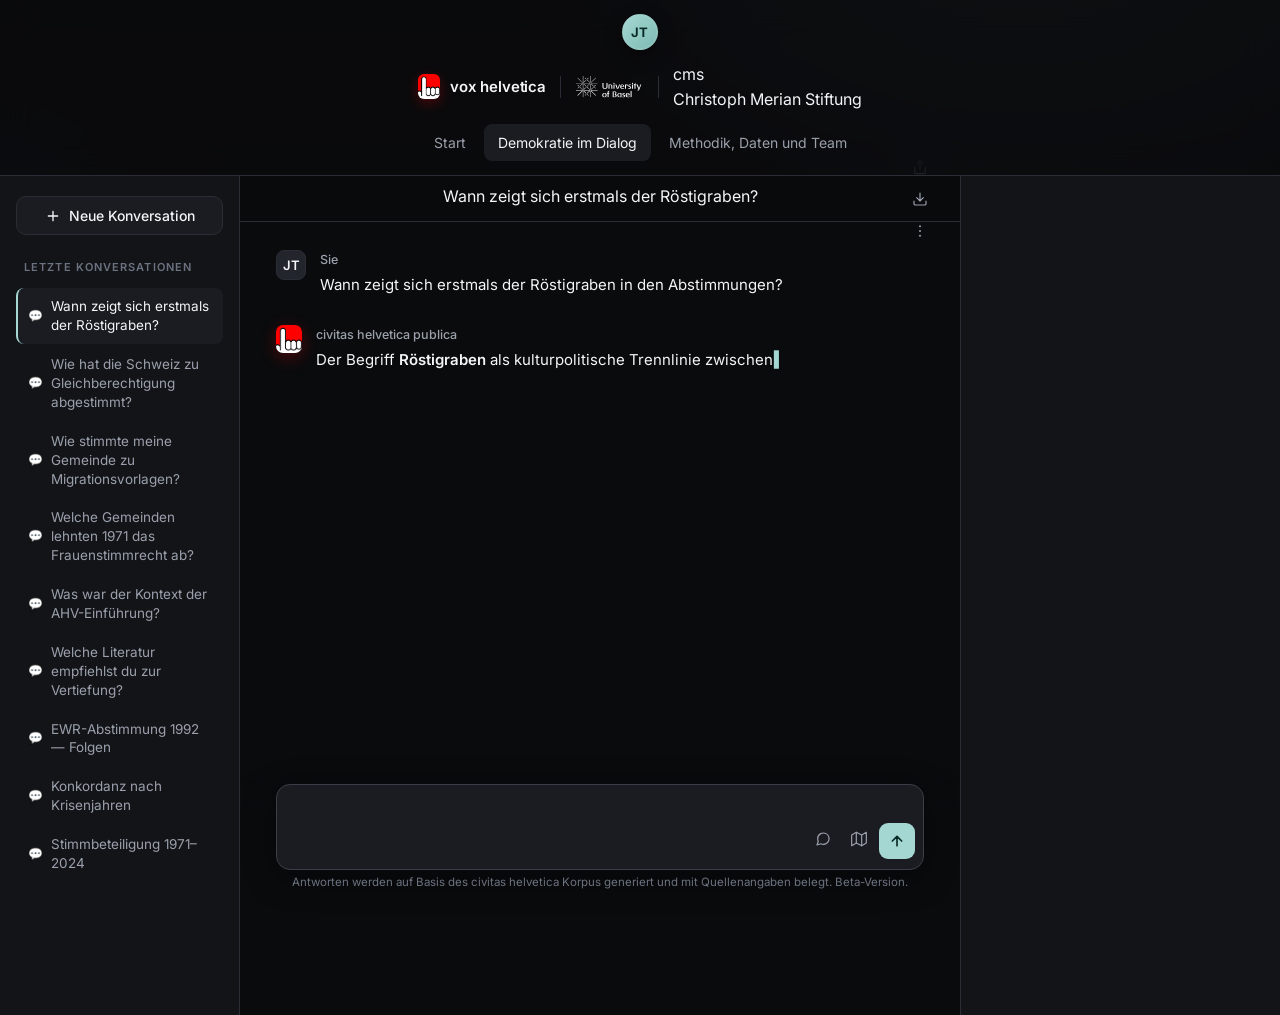
==== chat.html @ 7d69fc7d "reset header" ====
<!DOCTYPE html>
<html lang="de-CH">
<head>
<meta charset="UTF-8" />
<meta name="viewport" content="width=device-width, initial-scale=1.0" />
<title>Chat · civitas helvetica publica</title>
<link rel="preconnect" href="https://fonts.googleapis.com" />
<link rel="preconnect" href="https://fonts.gstatic.com" crossorigin />
<link href="https://fonts.googleapis.com/css2?family=Inter:wght@400;500;600;700&family=JetBrains+Mono:wght@400;500;600&display=swap" rel="stylesheet" />
<link rel="stylesheet" href="styles.css" />
</head>
<body>

<!-- ============================ NAV ============================ -->
<nav class="nav">
  <div class="nav-inner">
    <div class="brand-group">
      <a href="index.html" class="brand">
        <div class="brand-mark" aria-label="Vox Helvetica">
          <img src="vox-logo.png" alt="" aria-hidden="true" />
        </div>
        vox helvetica
      </a>
      <span class="brand-divider"></span>
      <a class="brand-unibas" href="https://soziologie.philhist.unibas.ch/de/personen/oliver-nachtwey/" target="_blank" rel="noopener" aria-label="Universität Basel">
        <img src="unibas-logo.svg" alt="Universität Basel" />
      </a>
      <span class="brand-divider"></span>
      <a class="brand-cms" href="https://www.cms-basel.ch/" target="_blank" rel="noopener" aria-label="Christoph Merian Stiftung">
        <span class="cms-logo">
          <p class="cms-mark">cms</p>
          <p class="cms-name">Christoph Merian Stiftung</p>
        </span>
      </a>
    </div>
    <div class="nav-links">
      <a href="index.html">Start</a>
      <a href="chat.html" class="active">Demokratie im Dialog</a>
      <a href="methodik.html">Methodik, Daten und Team</a>
    </div>
    <a href="#" class="nav-user" aria-label="Angemeldet als Johannes Truffer" title="Johannes Truffer">JT</a>
  </div>
</nav>

<!-- ============================ CHAT APP ============================ -->
<div class="chat-app">

  <!-- ============= LEFT: HISTORY ============= -->
  <aside class="chat-sidebar">
    <button class="new-chat-btn">
      <svg width="16" height="16" viewBox="0 0 24 24" fill="none" stroke="currentColor" stroke-width="2" stroke-linecap="round" stroke-linejoin="round"><path d="M12 5v14M5 12h14"/></svg>
      Neue Konversation
    </button>

    <div class="sidebar-section">
      <h4>Letzte Konversationen</h4>
      <div class="sidebar-item active"><span class="ico">💬</span>Wann zeigt sich erstmals der Röstigraben?</div>
      <div class="sidebar-item"><span class="ico">💬</span>Wie hat die Schweiz zu Gleichberechtigung abgestimmt?</div>
      <div class="sidebar-item"><span class="ico">💬</span>Wie stimmte meine Gemeinde zu Migrationsvorlagen?</div>
      <div class="sidebar-item"><span class="ico">💬</span>Welche Gemeinden lehnten 1971 das Frauenstimmrecht ab?</div>
      <div class="sidebar-item"><span class="ico">💬</span>Was war der Kontext der AHV-Einführung?</div>
      <div class="sidebar-item"><span class="ico">💬</span>Welche Literatur empfiehlst du zur Vertiefung?</div>
      <div class="sidebar-item"><span class="ico">💬</span>EWR-Abstimmung 1992 — Folgen</div>
      <div class="sidebar-item"><span class="ico">💬</span>Konkordanz nach Krisenjahren</div>
      <div class="sidebar-item"><span class="ico">💬</span>Stimmbeteiligung 1971–2024</div>
    </div>
  </aside>

  <!-- ============= MAIN: CHAT STREAM ============= -->
  <main class="chat-main">
    <div class="chat-header">
      <div>
        <div class="title">Wann zeigt sich erstmals der Röstigraben?</div>
      </div>
      <div class="actions">
        <button class="icon-btn" title="Teilen">
          <svg width="16" height="16" viewBox="0 0 24 24" fill="none" stroke="currentColor" stroke-width="1.8" stroke-linecap="round" stroke-linejoin="round"><path d="M4 12v8a2 2 0 0 0 2 2h12a2 2 0 0 0 2-2v-8M16 6l-4-4-4 4M12 2v13"/></svg>
        </button>
        <button class="icon-btn" title="Export">
          <svg width="16" height="16" viewBox="0 0 24 24" fill="none" stroke="currentColor" stroke-width="1.8" stroke-linecap="round" stroke-linejoin="round"><path d="M21 15v4a2 2 0 0 1-2 2H5a2 2 0 0 1-2-2v-4M7 10l5 5 5-5M12 15V3"/></svg>
        </button>
        <button class="icon-btn" title="Mehr">
          <svg width="16" height="16" viewBox="0 0 24 24" fill="currentColor"><circle cx="12" cy="5" r="1.5"/><circle cx="12" cy="12" r="1.5"/><circle cx="12" cy="19" r="1.5"/></svg>
        </button>
      </div>
    </div>

    <div class="chat-stream">
      <div class="chat-stream-inner" id="chatStream"><!-- populated by runFirstAnswer() --></div>
    </div>

    <!-- COMPOSER -->
    <div class="composer-wrap">
      <div class="composer">
        <textarea rows="1" readonly placeholder=""></textarea>
        <div class="composer-actions">
          <button class="icon-btn" title="Anhang">
            <svg width="16" height="16" viewBox="0 0 24 24" fill="none" stroke="currentColor" stroke-width="1.8" stroke-linecap="round" stroke-linejoin="round"><path d="M21 11.5a8.38 8.38 0 0 1-.9 3.8 8.5 8.5 0 0 1-7.6 4.7 8.38 8.38 0 0 1-3.8-.9L3 21l1.9-5.7a8.38 8.38 0 0 1-.9-3.8 8.5 8.5 0 0 1 4.7-7.6 8.38 8.38 0 0 1 3.8-.9h.5a8.48 8.48 0 0 1 8 8v.5z"/></svg>
          </button>
          <button class="icon-btn" title="Karte einbinden">
            <svg width="16" height="16" viewBox="0 0 24 24" fill="none" stroke="currentColor" stroke-width="1.8" stroke-linecap="round" stroke-linejoin="round"><polygon points="1 6 1 22 8 18 16 22 23 18 23 2 16 6 8 2 1 6"/><line x1="8" y1="2" x2="8" y2="18"/><line x1="16" y1="6" x2="16" y2="22"/></svg>
          </button>
          <button class="send-btn" title="Senden">
            <svg width="16" height="16" viewBox="0 0 24 24" fill="none" stroke="currentColor" stroke-width="2.5" stroke-linecap="round" stroke-linejoin="round"><path d="M12 19V5M5 12l7-7 7 7"/></svg>
          </button>
        </div>
      </div>
      <div class="composer-hint">
        Antworten werden auf Basis des civitas helvetica Korpus generiert und mit Quellenangaben belegt. Beta-Version.
      </div>
    </div>
  </main>

  <!-- ============= RIGHT: CONTEXT PANEL ============= -->
  <aside class="chat-context">

    <!-- Schweiz-Karte: inline Choropleth (offline-fähig, Geometrie generalisiert) -->
    <div class="ctx-card collapsed" id="mapCard">
      <h5>Kantonskarte: EWR 1992 <span class="ctx-tag">choropleth</span></h5>
      <div class="swiss-map-wrap" id="swissMap">
        <svg viewBox="0 0 1000 620" preserveAspectRatio="xMidYMid meet" xmlns="http://www.w3.org/2000/svg" aria-label="Schweizer Gemeindekarte EWR 1992">
  <defs><filter id="softShadow" x="-10%" y="-10%" width="120%" height="120%"><feGaussianBlur in="SourceAlpha" stdDeviation="2"/><feOffset dx="0" dy="2" result="off"/><feComponentTransfer><feFuncA type="linear" slope="0.30"/></feComponentTransfer><feMerge><feMergeNode/><feMergeNode in="SourceGraphic"/></feMerge></filter></defs>
  <path class="country-outline" d="M791,230L797,233L799,230L807,229L815,235L829,236L840,243L845,240L849,240L847,244L852,250L848,258L849,267L862,273L871,272L874,276L880,276L887,284L887,288L895,288L899,294L902,292L912,291L917,286L925,286L924,277L926,266L938,269L942,267L940,260L944,258L948,247L953,246L956,243L959,244L965,251L964,255L979,262L978,269L974,278L975,293L973,295L972,303L966,308L971,313L971,319L962,325L966,330L966,333L959,341L964,355L973,353L983,361L980,383L977,384L976,387L968,381L964,384L954,380L951,385L948,382L942,383L940,376L936,374L933,376L931,374L930,370L934,364L929,357L924,363L919,360L906,367L900,365L900,374L896,377L897,380L889,387L891,393L889,397L889,406L892,411L889,416L898,424L908,420L911,421L913,426L915,425L916,434L908,437L909,442L904,445L904,451L907,457L915,463L920,473L914,482L903,483L898,487L892,483L895,477L894,472L881,467L882,458L877,455L881,446L874,442L872,438L867,439L865,442L861,438L853,444L846,444L834,453L825,448L822,451L823,454L821,456L823,460L821,466L815,466L813,463L805,468L801,468L799,466L792,466L788,463L786,464L783,462L774,445L766,442L768,438L764,428L766,413L766,410L763,408L765,408L766,401L759,404L755,414L746,407L746,403L744,401L727,406L726,410L726,417L720,421L720,425L727,431L727,445L728,448L731,449L730,456L732,458L728,463L729,467L722,476L722,487L716,488L716,493L712,495L708,507L704,507L695,518L685,523L689,533L686,540L675,544L672,548L676,562L669,566L668,569L673,572L675,582L683,584L687,587L687,591L690,590L685,598L683,599L678,615L670,615L671,611L668,610L665,612L662,609L652,613L653,609L659,601L657,600L652,586L647,581L647,573L642,573L634,564L624,564L628,554L633,551L634,547L633,546L636,546L638,542L638,537L628,530L623,532L618,530L614,523L608,531L596,527L594,523L586,524L586,520L582,517L584,514L578,511L576,505L570,501L569,494L555,490L554,486L550,485L552,480L546,470L554,459L553,453L555,450L553,443L555,440L552,431L554,425L549,419L532,423L524,431L520,431L516,436L522,439L521,446L515,450L511,450L511,456L502,459L500,467L497,469L489,471L484,470L473,481L472,484L478,486L479,490L484,493L490,506L487,513L488,517L486,520L480,522L478,528L462,532L460,541L463,549L458,553L458,559L455,559L453,564L436,564L432,570L429,571L430,574L427,583L429,586L426,589L417,586L412,589L406,583L401,581L398,587L395,587L392,583L393,579L386,576L383,571L367,572L365,568L359,567L357,577L348,575L342,580L342,584L336,584L332,589L327,591L323,595L314,589L310,591L304,587L295,598L294,596L287,598L282,606L278,605L273,600L266,607L262,607L261,601L250,587L248,577L242,572L245,569L243,564L237,561L236,557L230,547L227,546L227,543L224,543L217,550L214,548L215,541L217,540L215,534L219,525L206,522L201,523L197,521L196,512L201,507L199,500L203,491L210,484L212,476L211,473L204,470L202,466L198,464L192,453L200,446L199,442L203,431L173,422L139,421L119,434L99,437L82,450L74,465L80,468L81,472L78,476L84,485L90,480L90,483L93,483L90,492L74,499L67,505L67,510L55,517L48,516L46,514L37,514L34,519L25,516L17,521L26,504L19,500L21,494L25,494L25,492L27,492L34,487L37,489L40,485L42,486L46,485L49,488L54,484L49,473L53,469L53,465L57,456L64,448L62,444L60,445L49,435L42,432L46,424L44,417L62,393L52,383L78,361L87,351L108,338L108,337L111,336L113,331L121,329L126,323L127,319L122,315L121,311L128,299L129,287L122,276L136,262L138,264L157,256L162,257L166,253L170,246L183,239L177,234L180,231L180,229L188,226L188,220L201,214L211,206L213,203L209,202L216,197L217,193L233,180L230,166L242,163L246,158L245,155L252,154L255,152L256,149L253,148L253,143L246,140L237,144L222,144L218,146L218,140L224,136L225,130L230,129L230,121L234,121L237,117L243,115L239,103L243,101L248,99L259,104L270,100L277,104L285,103L280,111L279,118L284,121L291,120L294,125L302,121L312,119L317,121L327,121L338,109L331,107L333,102L342,107L348,104L350,100L347,94L348,96L352,96L354,92L351,90L348,92L347,89L359,81L361,77L365,77L366,73L369,75L369,77L372,77L378,71L384,72L388,70L383,74L387,79L386,80L386,79L384,81L375,82L383,90L387,91L409,83L415,73L419,75L429,74L433,79L433,85L440,87L443,82L456,85L466,80L470,82L475,75L486,71L495,63L497,64L499,68L505,64L512,66L514,72L520,78L532,79L535,76L543,79L555,74L554,72L549,73L547,68L552,64L558,63L559,58L568,61L571,65L569,68L573,69L578,64L576,55L578,52L580,55L577,56L580,56L583,52L578,46L572,49L568,47L564,48L564,51L561,50L562,54L554,54L554,56L550,53L550,57L549,51L544,52L537,48L536,46L539,43L536,38L538,35L546,31L545,25L553,15L557,14L559,16L566,11L568,13L571,12L568,9L569,4L571,7L580,7L580,17L583,19L587,15L585,9L588,6L588,9L593,10L595,20L600,17L605,21L602,23L599,28L605,32L603,39L617,44L618,40L620,39L616,35L612,35L612,31L618,28L617,26L619,25L620,27L619,29L623,31L622,33L633,35L634,38L629,37L629,42L633,46L634,50L638,52L648,50L664,40L680,42L689,46L691,45L697,49L713,47L753,66L769,84L776,84L778,96L786,106L788,104L791,108L799,109L796,115L798,124L802,127L803,131L799,135L792,136L788,142L785,151L773,166L765,194L773,218L772,222L763,230L764,233L777,229L782,234ZM663,572L665,572L666,569L665,565L663,565L661,571ZM601,40L597,32L594,34L590,33L592,38L589,40L590,41L595,38Z" fill="#11151a" stroke="rgba(255,255,255,0.10)" stroke-width="0.6"/>
  <g class="communes">
<path class="commune" data-name="Aarau" data-ktkz="AG" data-yes="38.5" d="M475,129L466,133L466,140L458,140L458,132L467,128Z"/>
<path class="commune" data-name="Biberstein" data-ktkz="AG" data-yes="34.1" d="M473,124L474,127L467,128L466,122Z"/>
<path class="commune" data-name="Buchs (AG)" data-ktkz="AG" data-yes="29.3" d="M477,131L470,133L474,135L470,137L466,135L471,130Z"/>
<path class="commune" data-name="Densbüren" data-ktkz="AG" data-yes="41.9" d="M468,111L471,114L466,121L458,120L459,112Z"/>
<path class="commune" data-name="Erlinsbach (AG)" data-ktkz="AG" data-yes="45.3" d="M460,131L454,133L454,129L444,124L455,122Z"/>
<path class="commune" data-name="Gränichen" data-ktkz="AG" data-yes="25.5" d="M478,140L482,151L470,152L467,149L468,145L476,138Z"/>
<path class="commune" data-name="Hirschthal" data-ktkz="AG" data-yes="32.7" d="M470,155L470,159L461,156Z"/>
<path class="commune" data-name="Küttigen" data-ktkz="AG" data-yes="41.2" d="M466,121L467,128L459,130L455,122L459,120Z"/>
<path class="commune" data-name="Muhen" data-ktkz="AG" data-yes="44.8" d="M467,149L470,155L462,154L462,148Z"/>
<path class="commune" data-name="Oberentfelden" data-ktkz="AG" data-yes="45.3" d="M465,143L467,149L455,147L457,142Z"/>
<path class="commune" data-name="Suhr" data-ktkz="AG" data-yes="48.6" d="M476,134L476,138L467,147L464,142L466,140L465,136L470,137L474,135L470,133L477,131Z"/>
<path class="commune" data-name="Unterentfelden" data-ktkz="AG" data-yes="40.6" d="M464,140L465,143L457,142L460,138Z"/>
<path class="commune" data-name="Baden" data-ktkz="AG" data-yes="37.1" d="M510,119L507,120L509,117ZM506,101L510,105L518,106L516,117L511,116L508,106L504,103Z"/>
<path class="commune" data-name="Bellikon" data-ktkz="AG" data-yes="35.6" d="M527,129L529,136L526,138L522,131Z"/>
<path class="commune" data-name="Bergdietikon" data-ktkz="AG" data-yes="38.8" d="M528,130L535,132L536,139L529,137Z"/>
<path class="commune" data-name="Birmenstorf (AG)" data-ktkz="AG" data-yes="34.2" d="M508,110L511,116L505,121L506,116L499,112L501,109Z"/>
<path class="commune" data-name="Ennetbaden" data-ktkz="AG" data-yes="35.6" d="M520,104L523,106L517,108L517,104Z"/>
<path class="commune" data-name="Fislisbach" data-ktkz="AG" data-yes="46.1" d="M513,117L518,118L513,123L508,120Z"/>
<path class="commune" data-name="Freienwil" data-ktkz="AG" data-yes="47.0" d="M522,97L520,104L513,97Z"/>
<path class="commune" data-name="Gebenstorf" data-ktkz="AG" data-yes="39.0" d="M504,102L508,110L499,106L502,104L501,98Z"/>
<path class="commune" data-name="Killwangen" data-ktkz="AG" data-yes="39.5" d="M527,120L523,125L521,122Z"/>
<path class="commune" data-name="Künten" data-ktkz="AG" data-yes="38.8" d="M522,131L525,137L517,138L518,132Z"/>
<path class="commune" data-name="Mägenwil" data-ktkz="AG" data-yes="49.2" d="M502,123L504,129L501,130L497,127Z"/>
<path class="commune" data-name="Mellingen" data-ktkz="AG" data-yes="39.0" d="M507,120L513,125L509,129L505,121Z"/>
<path class="commune" data-name="Neuenhof" data-ktkz="AG" data-yes="31.8" d="M522,117L524,120L521,122L516,113L520,113Z"/>
<path class="commune" data-name="Niederrohrdorf" data-ktkz="AG" data-yes="41.5" d="M518,127L513,128L512,125L516,120Z"/>
<path class="commune" data-name="Oberrohrdorf" data-ktkz="AG" data-yes="33.9" d="M521,122L524,125L518,127L517,118Z"/>
<path class="commune" data-name="Obersiggenthal" data-ktkz="AG" data-yes="41.1" d="M512,96L520,104L508,105L510,96Z"/>
<path class="commune" data-name="Remetschwil" data-ktkz="AG" data-yes="37.2" d="M527,129L520,131L516,127L524,125Z"/>
<path class="commune" data-name="Spreitenbach" data-ktkz="AG" data-yes="39.1" d="M530,121L534,124L529,130L523,125Z"/>
<path class="commune" data-name="Stetten (AG)" data-ktkz="AG" data-yes="40.7" d="M516,127L520,131L517,135L511,127Z"/>
<path class="commune" data-name="Untersiggenthal" data-ktkz="AG" data-yes="38.1" d="M510,96L507,104L503,102L501,94Z"/>
<path class="commune" data-name="Wettingen" data-ktkz="AG" data-yes="47.2" d="M528,110L522,117L517,110L518,108L530,105Z"/>
<path class="commune" data-name="Wohlenschwil" data-ktkz="AG" data-yes="39.8" d="M507,126L507,130L502,123L507,122Z"/>
<path class="commune" data-name="Würenlingen" data-ktkz="AG" data-yes="30.5" d="M507,86L511,95L501,94L500,86Z"/>
<path class="commune" data-name="Würenlos" data-ktkz="AG" data-yes="25.1" d="M529,110L533,115L532,120L522,117Z"/>
<path class="commune" data-name="Ehrendingen" data-ktkz="AG" data-yes="37.6" d="M524,96L527,97L528,106L520,104Z"/>
<path class="commune" data-name="Arni (AG)" data-ktkz="AG" data-yes="35.0" d="M539,152L543,153L542,161L538,156Z"/>
<path class="commune" data-name="Berikon" data-ktkz="AG" data-yes="43.0" d="M529,141L537,141L538,144L531,149Z"/>
<path class="commune" data-name="Bremgarten (AG)" data-ktkz="AG" data-yes="40.8" d="M522,141L526,146L523,149L529,152L524,155L515,143L522,139Z"/>
<path class="commune" data-name="Büttikon" data-ktkz="AG" data-yes="36.6" d="M510,151L512,156L506,154L506,151Z"/>
<path class="commune" data-name="Dottikon" data-ktkz="AG" data-yes="39.4" d="M508,139L502,139L500,133Z"/>
<path class="commune" data-name="Eggenwil" data-ktkz="AG" data-yes="38.5" d="M525,137L525,144L520,140L521,137Z"/>
<path class="commune" data-name="Fischbach-Göslikon" data-ktkz="AG" data-yes="39.2" d="M521,138L521,141L514,143L515,137Z"/>
<path class="commune" data-name="Hägglingen" data-ktkz="AG" data-yes="25.4" d="M507,130L510,139L501,132L504,129Z"/>
<path class="commune" data-name="Jonen" data-ktkz="AG" data-yes="41.5" d="M542,161L536,165L531,161L540,158Z"/>
<path class="commune" data-name="Niederwil (AG)" data-ktkz="AG" data-yes="33.3" d="M515,140L514,142L510,139L514,131L516,134Z"/>
<path class="commune" data-name="Oberlunkhofen" data-ktkz="AG" data-yes="43.5" d="M540,158L532,158L533,155L538,154Z"/>
<path class="commune" data-name="Oberwil-Lieli" data-ktkz="AG" data-yes="63.5" d="M537,147L539,152L531,152L530,149Z"/>
<path class="commune" data-name="Rudolfstetten-Friedlisberg" data-ktkz="AG" data-yes="39.5" d="M536,139L535,143L531,143L529,137Z"/>
<path class="commune" data-name="Sarmenstorf" data-ktkz="AG" data-yes="33.9" d="M506,154L511,163L500,158L501,153Z"/>
<path class="commune" data-name="Tägerig" data-ktkz="AG" data-yes="44.0" d="M514,131L511,135L507,129L511,127Z"/>
<path class="commune" data-name="Uezwil" data-ktkz="AG" data-yes="38.1" d="M512,154L512,161L508,155Z"/>
<path class="commune" data-name="Unterlunkhofen" data-ktkz="AG" data-yes="36.7" d="M538,152L533,159L526,151Z"/>
<path class="commune" data-name="Villmergen" data-ktkz="AG" data-yes="43.9" d="M501,137L507,144L506,154L497,148L502,142Z"/>
<path class="commune" data-name="Widen" data-ktkz="AG" data-yes="38.7" d="M529,137L529,141L526,142L526,138Z"/>
<path class="commune" data-name="Wohlen (AG)" data-ktkz="AG" data-yes="44.3" d="M507,139L510,139L519,148L508,150L505,140Z"/>
<path class="commune" data-name="Zufikon" data-ktkz="AG" data-yes="39.2" d="M525,142L530,146L529,151L523,149L526,146Z"/>
<path class="commune" data-name="Islisberg" data-ktkz="AG" data-yes="43.1" d="M546,153L543,156L547,150Z"/>
<path class="commune" data-name="Auenstein" data-ktkz="AG" data-yes="40.8" d="M486,126L478,128L473,125L478,123Z"/>
<path class="commune" data-name="Birr" data-ktkz="AG" data-yes="33.1" d="M500,118L498,124L491,123L493,119Z"/>
<path class="commune" data-name="Birrhard" data-ktkz="AG" data-yes="29.3" d="M505,121L500,122L500,118L506,116Z"/>
<path class="commune" data-name="Brugg" data-ktkz="AG" data-yes="41.8" d="M486,112L480,109L482,106L493,104L501,98L501,102L488,112L488,118Z"/>
<path class="commune" data-name="Habsburg" data-ktkz="AG" data-yes="41.8" d="M493,115L488,113L494,109Z"/>
<path class="commune" data-name="Hausen (AG)" data-ktkz="AG" data-yes="46.0" d="M498,112L492,113L494,109Z"/>
<path class="commune" data-name="Lupfig" data-ktkz="AG" data-yes="50.2" d="M492,114L499,114L502,118L493,119L491,123L488,115Z"/>
<path class="commune" data-name="Mandach" data-ktkz="AG" data-yes="31.1" d="M495,82L495,86L488,88L489,80Z"/>
<path class="commune" data-name="Mönthal" data-ktkz="AG" data-yes="52.2" d="M484,96L475,95L484,92Z"/>
<path class="commune" data-name="Mülligen" data-ktkz="AG" data-yes="31.4" d="M506,116L499,117L498,112Z"/>
<path class="commune" data-name="Remigen" data-ktkz="AG" data-yes="39.0" d="M496,96L490,99L490,97L485,98L483,94L489,90L487,91Z"/>
<path class="commune" data-name="Riniken" data-ktkz="AG" data-yes="41.5" d="M492,98L495,103L487,104Z"/>
<path class="commune" data-name="Rüfenach" data-ktkz="AG" data-yes="43.3" d="M496,96L500,98L495,102L492,98Z"/>
<path class="commune" data-name="Thalheim (AG)" data-ktkz="AG" data-yes="42.3" d="M473,113L477,119L476,123L466,122L466,119Z"/>
<path class="commune" data-name="Veltheim (AG)" data-ktkz="AG" data-yes="53.7" d="M487,118L486,126L478,123L481,118Z"/>
<path class="commune" data-name="Villigen" data-ktkz="AG" data-yes="30.4" d="M499,90L500,98L487,91L497,86Z"/>
<path class="commune" data-name="Windisch" data-ktkz="AG" data-yes="44.7" d="M501,109L498,112L494,108L501,102L499,106Z"/>
<path class="commune" data-name="Bözberg" data-ktkz="AG" data-yes="44.6" d="M484,96L490,97L487,103L490,106L482,106L477,112L474,108L478,105L479,97Z"/>
<path class="commune" data-name="Schinznach" data-ktkz="AG" data-yes="40.0" d="M480,110L485,111L487,118L481,118L476,123L477,119L473,113Z"/>
<path class="commune" data-name="Beinwil am See" data-ktkz="AG" data-yes="43.1" d="M499,176L496,178L493,168L495,167Z"/>
<path class="commune" data-name="Birrwil" data-ktkz="AG" data-yes="37.7" d="M495,167L491,166L492,161L494,160Z"/>
<path class="commune" data-name="Dürrenäsch" data-ktkz="AG" data-yes="38.8" d="M487,153L489,156L485,162L480,156L483,152Z"/>
<path class="commune" data-name="Gontenschwil" data-ktkz="AG" data-yes="28.5" d="M486,169L487,173L480,179L478,167L483,166Z"/>
<path class="commune" data-name="Holziken" data-ktkz="AG" data-yes="32.6" d="M461,153L461,158L458,159L459,153Z"/>
<path class="commune" data-name="Leimbach (AG)" data-ktkz="AG" data-yes="34.7" d="M487,171L486,169L490,168Z"/>
<path class="commune" data-name="Leutwil" data-ktkz="AG" data-yes="23.3" d="M489,156L492,161L488,163L485,162Z"/>
<path class="commune" data-name="Menziken" data-ktkz="AG" data-yes="43.7" d="M495,179L495,185L492,186L485,181L496,177Z"/>
<path class="commune" data-name="Oberkulm" data-ktkz="AG" data-yes="48.3" d="M485,161L479,168L472,161L480,157Z"/>
<path class="commune" data-name="Reinach (AG)" data-ktkz="AG" data-yes="41.7" d="M493,168L496,177L482,178L491,166Z"/>
<path class="commune" data-name="Schlossrued" data-ktkz="AG" data-yes="27.7" d="M476,167L472,171L471,167L468,167L465,164L472,161Z"/>
<path class="commune" data-name="Schmiedrued" data-ktkz="AG" data-yes="45.1" d="M476,167L480,171L477,173L479,180L471,173Z"/>
<path class="commune" data-name="Schöftland" data-ktkz="AG" data-yes="36.9" d="M470,159L465,164L459,163L461,156Z"/>
<path class="commune" data-name="Teufenthal (AG)" data-ktkz="AG" data-yes="39.8" d="M482,151L481,156L475,152Z"/>
<path class="commune" data-name="Unterkulm" data-ktkz="AG" data-yes="39.3" d="M476,151L480,158L471,161L470,152Z"/>
<path class="commune" data-name="Zetzwil" data-ktkz="AG" data-yes="41.8" d="M485,162L490,163L491,168L486,169L481,165Z"/>
<path class="commune" data-name="Eiken" data-ktkz="AG" data-yes="46.8" d="M453,84L452,93L446,93L446,85Z"/>
<path class="commune" data-name="Frick" data-ktkz="AG" data-yes="42.8" d="M452,93L461,96L457,104L453,99L447,98L449,92Z"/>
<path class="commune" data-name="Gansingen" data-ktkz="AG" data-yes="30.9" d="M482,85L485,91L476,93L475,83Z"/>
<path class="commune" data-name="Gipf-Oberfrick" data-ktkz="AG" data-yes="40.4" d="M457,104L454,109L449,103L441,103L447,98L453,99Z"/>
<path class="commune" data-name="Kaisten" data-ktkz="AG" data-yes="34.3" d="M461,83L468,86L469,95L464,98L454,90L453,84Z"/>
<path class="commune" data-name="Laufenburg" data-ktkz="AG" data-yes="31.7" d="M467,81L475,83L477,95L469,95L468,86L461,83Z"/>
<path class="commune" data-name="Münchwilen (AG)" data-ktkz="AG" data-yes="41.3" d="M446,85L445,92L443,92Z"/>
<path class="commune" data-name="Oberhof" data-ktkz="AG" data-yes="41.6" d="M458,115L458,120L449,122L448,117L451,114Z"/>
<path class="commune" data-name="Oeschgen" data-ktkz="AG" data-yes="37.6" d="M459,94L455,96L452,93L456,89Z"/>
<path class="commune" data-name="Schwaderloch" data-ktkz="AG" data-yes="35.3" d="M485,71L482,76L478,75Z"/>
<path class="commune" data-name="Sisseln" data-ktkz="AG" data-yes="42.6" d="M447,83L453,84L451,86L444,85Z"/>
<path class="commune" data-name="Wittnau" data-ktkz="AG" data-yes="38.8" d="M451,106L447,113L439,112L441,103L449,103Z"/>
<path class="commune" data-name="Wölflinswil" data-ktkz="AG" data-yes="41.3" d="M456,109L458,115L451,114L448,117L447,113L449,107Z"/>
<path class="commune" data-name="Zeihen" data-ktkz="AG" data-yes="34.5" d="M471,106L477,112L471,114L468,111L467,104Z"/>
<path class="commune" data-name="Mettauertal" data-ktkz="AG" data-yes="41.3" d="M488,77L490,89L485,91L483,86L472,81L475,74L481,77L486,74Z"/>
<path class="commune" data-name="Böztal" data-ktkz="AG" data-yes="27.2" d="M475,95L480,100L474,109L460,101L461,96L464,98L470,94Z"/>
<path class="commune" data-name="Herznach-Ueken" data-ktkz="AG" data-yes="32.7" d="M462,101L468,108L458,114L455,107Z"/>
<path class="commune" data-name="Ammerswil" data-ktkz="AG" data-yes="42.2" d="M499,139L497,143L492,142L495,138Z"/>
<path class="commune" data-name="Boniswil" data-ktkz="AG" data-yes="51.5" d="M489,155L494,155L494,162Z"/>
<path class="commune" data-name="Brunegg" data-ktkz="AG" data-yes="38.9" d="M501,123L496,126L496,123Z"/>
<path class="commune" data-name="Dintikon" data-ktkz="AG" data-yes="25.9" d="M497,148L496,143L500,138L502,142Z"/>
<path class="commune" data-name="Egliswil" data-ktkz="AG" data-yes="36.5" d="M492,142L496,143L497,148L491,150L488,142Z"/>
<path class="commune" data-name="Fahrwangen" data-ktkz="AG" data-yes="42.6" d="M506,163L503,170L500,170L501,160Z"/>
<path class="commune" data-name="Hallwil" data-ktkz="AG" data-yes="31.3" d="M492,156L487,153L489,151Z"/>
<path class="commune" data-name="Hendschiken" data-ktkz="AG" data-yes="47.9" d="M501,137L495,138L494,133L500,133Z"/>
<path class="commune" data-name="Holderbank (AG)" data-ktkz="AG" data-yes="39.7" d="M488,118L491,123L488,124L486,121Z"/>
<path class="commune" data-name="Hunzenschwil" data-ktkz="AG" data-yes="37.2" d="M480,134L478,140L474,135Z"/>
<path class="commune" data-name="Lenzburg" data-ktkz="AG" data-yes="40.9" d="M494,130L495,138L492,142L486,142L489,136L483,131Z"/>
<path class="commune" data-name="Meisterschwanden" data-ktkz="AG" data-yes="26.3" d="M501,168L499,157L501,160Z"/>
<path class="commune" data-name="Möriken-Wildegg" data-ktkz="AG" data-yes="41.8" d="M491,123L496,125L494,130L485,128L486,124Z"/>
<path class="commune" data-name="Niederlenz" data-ktkz="AG" data-yes="50.4" d="M490,128L492,132L484,130L487,127Z"/>
<path class="commune" data-name="Othmarsingen" data-ktkz="AG" data-yes="30.5" d="M497,127L501,132L494,133L495,128Z"/>
<path class="commune" data-name="Rupperswil" data-ktkz="AG" data-yes="39.3" d="M485,128L478,134L474,127Z"/>
<path class="commune" data-name="Schafisheim" data-ktkz="AG" data-yes="40.4" d="M484,141L483,144L478,143L482,132Z"/>
<path class="commune" data-name="Seengen" data-ktkz="AG" data-yes="40.5" d="M501,151L500,158L497,158L492,156L489,151L497,148Z"/>
<path class="commune" data-name="Seon" data-ktkz="AG" data-yes="39.0" d="M484,141L488,142L491,150L487,153L483,152L481,147Z"/>
<path class="commune" data-name="Staufen" data-ktkz="AG" data-yes="51.6" d="M486,142L483,132L489,136Z"/>
<path class="commune" data-name="Abtwil" data-ktkz="AG" data-yes="48.6" d="M528,206L524,197L529,197Z"/>
<path class="commune" data-name="Aristau" data-ktkz="AG" data-yes="25.9" d="M531,161L535,165L528,169L523,162L527,159Z"/>
<path class="commune" data-name="Auw" data-ktkz="AG" data-yes="55.4" d="M534,186L531,192L522,192L521,189L528,186L528,182L531,182Z"/>
<path class="commune" data-name="Beinwil (Freiamt)" data-ktkz="AG" data-yes="42.2" d="M531,181L524,189L520,187L519,180L521,178Z"/>
<path class="commune" data-name="Besenbüren" data-ktkz="AG" data-yes="28.3" d="M527,158L524,161L523,155L526,155Z"/>
<path class="commune" data-name="Bettwil" data-ktkz="AG" data-yes="51.6" d="M511,163L515,170L507,167L506,163Z"/>
<path class="commune" data-name="Boswil" data-ktkz="AG" data-yes="44.2" d="M515,154L519,160L524,161L517,169L512,164L515,159L513,153Z"/>
<path class="commune" data-name="Bünzen" data-ktkz="AG" data-yes="42.7" d="M520,151L524,155L523,160L519,160L515,154Z"/>
<path class="commune" data-name="Buttwil" data-ktkz="AG" data-yes="41.9" d="M520,174L516,176L515,168L518,168Z"/>
<path class="commune" data-name="Dietwil" data-ktkz="AG" data-yes="45.4" d="M540,205L539,210L532,211L533,204Z"/>
<path class="commune" data-name="Geltwil" data-ktkz="AG" data-yes="41.7" d="M526,178L519,180L517,177L521,174Z"/>
<path class="commune" data-name="Kallern" data-ktkz="AG" data-yes="34.6" d="M512,164L513,154L515,159Z"/>
<path class="commune" data-name="Merenschwand" data-ktkz="AG" data-yes="40.1" d="M539,177L527,180L528,169L535,165Z"/>
<path class="commune" data-name="Mühlau" data-ktkz="AG" data-yes="39.2" d="M538,179L536,186L532,185L532,178Z"/>
<path class="commune" data-name="Muri (AG)" data-ktkz="AG" data-yes="41.6" d="M528,169L526,178L520,174L518,168L523,162Z"/>
<path class="commune" data-name="Oberrüti" data-ktkz="AG" data-yes="38.5" d="M540,205L532,204L537,197Z"/>
<path class="commune" data-name="Rottenschwil" data-ktkz="AG" data-yes="42.5" d="M532,160L527,159L526,155L529,152Z"/>
<path class="commune" data-name="Sins" data-ktkz="AG" data-yes="47.3" d="M537,197L533,200L532,210L529,209L530,199L524,197L522,192L531,192L536,186Z"/>
<path class="commune" data-name="Waltenschwil" data-ktkz="AG" data-yes="43.2" d="M519,148L515,154L510,152L516,147Z"/>
<path class="commune" data-name="Hellikon" data-ktkz="AG" data-yes="31.5" d="M440,96L431,102L431,95L437,93Z"/>
<path class="commune" data-name="Kaiseraugst" data-ktkz="AG" data-yes="37.9" d="M402,88L399,93L392,89Z"/>
<path class="commune" data-name="Magden" data-ktkz="AG" data-yes="43.2" d="M414,90L417,91L417,96L411,102L407,92L410,88Z"/>
<path class="commune" data-name="Möhlin" data-ktkz="AG" data-yes="35.9" d="M428,73L430,75L421,90L414,90L418,75Z"/>
<path class="commune" data-name="Mumpf" data-ktkz="AG" data-yes="44.5" d="M433,84L439,87L433,90L430,86Z"/>
<path class="commune" data-name="Obermumpf" data-ktkz="AG" data-yes="37.8" d="M438,87L443,92L440,96L434,89Z"/>
<path class="commune" data-name="Olsberg" data-ktkz="AG" data-yes="47.6" d="M410,101L408,103ZM404,89L409,93L408,99L408,95L400,93L402,88Z"/>
<path class="commune" data-name="Rheinfelden" data-ktkz="AG" data-yes="29.5" d="M418,75L414,90L406,90L400,87L409,83L414,74Z"/>
<path class="commune" data-name="Schupfart" data-ktkz="AG" data-yes="47.9" d="M445,92L449,96L441,103L440,96Z"/>
<path class="commune" data-name="Stein (AG)" data-ktkz="AG" data-yes="38.4" d="M444,83L442,90L438,87Z"/>
<path class="commune" data-name="Wallbach" data-ktkz="AG" data-yes="43.4" d="M433,83L430,84L426,79L430,75Z"/>
<path class="commune" data-name="Wegenstetten" data-ktkz="AG" data-yes="37.2" d="M441,103L438,106L432,105L440,97Z"/>
<path class="commune" data-name="Zeiningen" data-ktkz="AG" data-yes="41.2" d="M430,84L429,91L424,94L421,86L426,79Z"/>
<path class="commune" data-name="Zuzgen" data-ktkz="AG" data-yes="41.9" d="M434,89L437,93L431,95L430,99L426,96L431,88Z"/>
<path class="commune" data-name="Aarburg" data-ktkz="AG" data-yes="51.4" d="M435,151L437,153L433,160L430,157L433,149Z"/>
<path class="commune" data-name="Bottenwil" data-ktkz="AG" data-yes="43.8" d="M457,165L457,171L448,167L452,163Z"/>
<path class="commune" data-name="Brittnau" data-ktkz="AG" data-yes="38.1" d="M442,170L444,176L439,182L430,180L430,175Z"/>
<path class="commune" data-name="Kirchleerau" data-ktkz="AG" data-yes="41.0" d="M472,171L466,171L464,166L471,167Z"/>
<path class="commune" data-name="Kölliken" data-ktkz="AG" data-yes="40.9" d="M462,148L456,159L452,153L453,148Z"/>
<path class="commune" data-name="Moosleerau" data-ktkz="AG" data-yes="30.1" d="M471,173L464,176L464,169Z"/>
<path class="commune" data-name="Murgenthal" data-ktkz="AG" data-yes="31.0" d="M421,165L426,168L428,173L424,175L430,179L422,183L416,180L416,173Z"/>
<path class="commune" data-name="Oftringen" data-ktkz="AG" data-yes="34.5" d="M438,152L441,152L442,157L445,156L447,160L440,164L433,160L437,153L435,151Z"/>
<path class="commune" data-name="Reitnau" data-ktkz="AG" data-yes="30.4" d="M461,171L466,178L456,179L455,174Z"/>
<path class="commune" data-name="Rothrist" data-ktkz="AG" data-yes="38.8" d="M437,163L426,168L421,165L423,160L430,157Z"/>
<path class="commune" data-name="Safenwil" data-ktkz="AG" data-yes="30.8" d="M454,157L447,160L445,156L453,151Z"/>
<path class="commune" data-name="Staffelbach" data-ktkz="AG" data-yes="33.7" d="M459,163L466,166L463,172L457,171L455,166Z"/>
<path class="commune" data-name="Strengelbach" data-ktkz="AG" data-yes="36.2" d="M437,163L440,170L437,173L433,163Z"/>
<path class="commune" data-name="Uerkheim" data-ktkz="AG" data-yes="31.9" d="M454,157L460,159L457,165L449,165L449,160Z"/>
<path class="commune" data-name="Vordemwald" data-ktkz="AG" data-yes="36.0" d="M429,180L424,175L428,173L425,170L433,163L435,171L430,175Z"/>
<path class="commune" data-name="Wiliberg" data-ktkz="AG" data-yes="39.0" d="M457,171L456,174L453,171Z"/>
<path class="commune" data-name="Zofingen" data-ktkz="AG" data-yes="40.5" d="M449,162L448,167L452,168L440,170L437,163L440,164L447,160Z"/>
<path class="commune" data-name="Böttstein" data-ktkz="AG" data-yes="48.1" d="M504,77L504,81L499,83L500,87L495,86L499,76Z"/>
<path class="commune" data-name="Döttingen" data-ktkz="AG" data-yes="35.1" d="M509,76L507,85L500,86L499,83L504,81L504,77Z"/>
<path class="commune" data-name="Endingen" data-ktkz="AG" data-yes="40.9" d="M515,84L519,86L512,96L508,92L507,86Z"/>
<path class="commune" data-name="Fisibach" data-ktkz="AG" data-yes="31.5" d="M536,76L539,79L536,89L534,76Z"/>
<path class="commune" data-name="Full-Reuenthal" data-ktkz="AG" data-yes="43.5" d="M498,64L493,72L490,68L492,64Z"/>
<path class="commune" data-name="Klingnau" data-ktkz="AG" data-yes="44.5" d="M507,70L509,76L504,77L498,70Z"/>
<path class="commune" data-name="Koblenz" data-ktkz="AG" data-yes="42.8" d="M506,65L506,70L498,70L501,65Z"/>
<path class="commune" data-name="Leibstadt" data-ktkz="AG" data-yes="46.4" d="M493,70L488,78L484,71L490,68Z"/>
<path class="commune" data-name="Lengnau (AG)" data-ktkz="AG" data-yes="39.0" d="M526,85L522,97L512,96L519,85Z"/>
<path class="commune" data-name="Leuggern" data-ktkz="AG" data-yes="40.2" d="M498,67L502,75L499,76L498,81L491,82L488,78L496,65Z"/>
<path class="commune" data-name="Mellikon" data-ktkz="AG" data-yes="34.6" d="M526,78L526,83L522,82L522,78Z"/>
<path class="commune" data-name="Schneisingen" data-ktkz="AG" data-yes="43.4" d="M528,87L528,89L533,90L531,95L524,96L524,90Z"/>
<path class="commune" data-name="Siglistorf" data-ktkz="AG" data-yes="38.6" d="M536,89L534,92L528,89L528,87L534,82Z"/>
<path class="commune" data-name="Tegerfelden" data-ktkz="AG" data-yes="41.0" d="M516,78L515,84L507,86L510,77Z"/>
<path class="commune" data-name="Zurzach" data-ktkz="AG" data-yes="40.0" d="M541,79L538,79ZM507,66L513,67L514,72L522,78L522,82L526,83L527,78L532,79L534,76L534,82L528,87L515,85L516,78L509,76L504,66Z"/>
<path class="commune" data-name="Appenzell" data-ktkz="AI" data-yes="14.1" d="M755,140L762,142L748,147L747,154L742,156L740,150L746,142L751,138Z"/>
<path class="commune" data-name="Gonten" data-ktkz="AI" data-yes="33.3" d="M745,143L740,150L742,156L730,163L727,150L734,144Z"/>
<path class="commune" data-name="Schlatt-Haslen" data-ktkz="AI" data-yes="32.8" d="M741,131L748,136L752,135L753,139L734,144L734,142L738,140L735,132Z"/>
<path class="commune" data-name="Oberegg" data-ktkz="AI" data-yes="33.8" d="M778,119L782,121L781,124L775,123L777,127L768,128L773,123L771,119L774,116ZM780,114L791,114L784,118L788,121L783,122L783,120L778,116Z"/>
<path class="commune" data-name="Schwende-Rüte" data-ktkz="AI" data-yes="27.8" d="M767,142L761,166L743,178L734,173L731,160L747,154L748,147Z"/>
<path class="commune" data-name="Herisau" data-ktkz="AR" data-yes="38.2" d="M729,135L717,140L712,135L708,136L707,132L710,128L730,127Z"/>
<path class="commune" data-name="Hundwil" data-ktkz="AR" data-yes="27.1" d="M729,135L735,141L727,151L728,160L734,173L730,174L727,172L727,168L729,168L726,167L729,163L723,148L724,140Z"/>
<path class="commune" data-name="Schönengrund" data-ktkz="AR" data-yes="35.2" d="M715,149L714,152L708,156L706,152L711,148Z"/>
<path class="commune" data-name="Schwellbrunn" data-ktkz="AR" data-yes="27.6" d="M717,140L718,146L713,150L709,145L705,146L705,141L702,139L712,135Z"/>
<path class="commune" data-name="Stein (AR)" data-ktkz="AR" data-yes="38.0" d="M733,127L738,140L735,141L729,136L730,127Z"/>
<path class="commune" data-name="Urnäsch" data-ktkz="AR" data-yes="34.6" d="M727,170L706,166L709,160L708,156L714,152L718,145L724,143L726,161L729,163Z"/>
<path class="commune" data-name="Waldstatt" data-ktkz="AR" data-yes="29.2" d="M726,137L724,143L718,145L717,140L723,136Z"/>
<path class="commune" data-name="Bühler" data-ktkz="AR" data-yes="40.8" d="M757,131L750,136L746,133L752,129Z"/>
<path class="commune" data-name="Gais" data-ktkz="AR" data-yes="37.1" d="M767,140L767,142L759,143L751,135L759,129L768,128Z"/>
<path class="commune" data-name="Speicher" data-ktkz="AR" data-yes="35.6" d="M756,117L758,121L754,129L751,124L752,116Z"/>
<path class="commune" data-name="Teufen (AR)" data-ktkz="AR" data-yes="24.8" d="M752,129L742,134L741,131L735,132L733,127L751,124Z"/>
<path class="commune" data-name="Trogen" data-ktkz="AR" data-yes="40.9" d="M768,125L768,128L757,131L758,121Z"/>
<path class="commune" data-name="Grub (AR)" data-ktkz="AR" data-yes="32.8" d="M771,110L769,117L759,114Z"/>
<path class="commune" data-name="Heiden" data-ktkz="AR" data-yes="30.2" d="M778,115L770,119L771,107L777,106L774,112Z"/>
<path class="commune" data-name="Lutzenberg" data-ktkz="AR" data-yes="36.8" d="M784,108L778,108ZM774,106L771,107L775,105Z"/>
<path class="commune" data-name="Rehetobel" data-ktkz="AR" data-yes="24.9" d="M769,117L758,121L756,117L759,114Z"/>
<path class="commune" data-name="Reute (AR)" data-ktkz="AR" data-yes="34.2" d="M778,116L784,122L778,127L775,123L781,124L782,121L778,119L776,117Z"/>
<path class="commune" data-name="Wald (AR)" data-ktkz="AR" data-yes="39.3" d="M771,119L773,123L768,125L760,121Z"/>
<path class="commune" data-name="Walzenhausen" data-ktkz="AR" data-yes="40.1" d="M793,113L782,115L779,112L784,112L786,107Z"/>
<path class="commune" data-name="Wolfhalden" data-ktkz="AR" data-yes="31.7" d="M779,106L784,109L784,112L777,115L774,112L775,107Z"/>
<path class="commune" data-name="Aarberg" data-ktkz="BE" data-yes="42.1" d="M307,238L301,247L298,247L297,239L303,236Z"/>
<path class="commune" data-name="Bargen (BE)" data-ktkz="BE" data-yes="49.9" d="M296,240L299,242L296,249L290,244L287,246L290,241Z"/>
<path class="commune" data-name="Grossaffoltern" data-ktkz="BE" data-yes="31.6" d="M320,227L324,232L323,237L312,240L312,231Z"/>
<path class="commune" data-name="Kallnach" data-ktkz="BE" data-yes="39.5" d="M290,244L297,251L293,254L297,261L291,261L288,253L280,257L278,255Z"/>
<path class="commune" data-name="Kappelen" data-ktkz="BE" data-yes="37.1" d="M307,226L303,236L295,239L301,226Z"/>
<path class="commune" data-name="Lyss" data-ktkz="BE" data-yes="46.3" d="M309,221L316,227L311,236L306,238L303,235Z"/>
<path class="commune" data-name="Meikirch" data-ktkz="BE" data-yes="49.2" d="M325,249L324,255L329,259L322,254L308,254L314,250Z"/>
<path class="commune" data-name="Radelfingen" data-ktkz="BE" data-yes="43.8" d="M301,247L305,253L298,264L293,254L297,252L296,248Z"/>
<path class="commune" data-name="Rapperswil (BE)" data-ktkz="BE" data-yes="24.4" d="M334,224L335,234L339,237L333,245L321,238L324,232L331,230L330,225Z"/>
<path class="commune" data-name="Schüpfen" data-ktkz="BE" data-yes="42.0" d="M333,245L318,250L311,244L316,238L321,238Z"/>
<path class="commune" data-name="Seedorf (BE)" data-ktkz="BE" data-yes="38.5" d="M314,241L311,244L318,250L304,254L301,259L305,253L300,245L308,236L311,236Z"/>
<path class="commune" data-name="Aarwangen" data-ktkz="BE" data-yes="36.5" d="M402,178L407,177L409,182L404,186L397,187L397,183Z"/>
<path class="commune" data-name="Auswil" data-ktkz="BE" data-yes="34.4" d="M421,215L417,217L416,212L411,211L420,209Z"/>
<path class="commune" data-name="Bannwil" data-ktkz="BE" data-yes="40.8" d="M402,178L396,185L391,183L395,179Z"/>
<path class="commune" data-name="Bleienbach" data-ktkz="BE" data-yes="40.6" d="M407,194L403,196L405,198L400,204L398,199Z"/>
<path class="commune" data-name="Busswil bei Melchnau" data-ktkz="BE" data-yes="33.7" d="M418,194L421,197L413,198Z"/>
<path class="commune" data-name="Gondiswil" data-ktkz="BE" data-yes="46.4" d="M427,204L429,214L426,216L421,215L420,207Z"/>
<path class="commune" data-name="Langenthal" data-ktkz="BE" data-yes="30.6" d="M410,183L417,188L419,186L422,193L415,197L411,193L403,194L403,188Z"/>
<path class="commune" data-name="Lotzwil" data-ktkz="BE" data-yes="45.0" d="M409,199L408,201L403,196L407,193L413,193L415,197Z"/>
<path class="commune" data-name="Madiswil" data-ktkz="BE" data-yes="40.4" d="M414,199L418,200L420,209L412,210L409,215L406,209L400,213L409,198Z"/>
<path class="commune" data-name="Melchnau" data-ktkz="BE" data-yes="44.7" d="M418,203L417,199L422,193L428,201L422,207L422,203Z"/>
<path class="commune" data-name="Oeschenbach" data-ktkz="BE" data-yes="50.7" d="M403,221L401,224L395,223L398,218Z"/>
<path class="commune" data-name="Reisiswil" data-ktkz="BE" data-yes="36.7" d="M418,203L422,203L421,208Z"/>
<path class="commune" data-name="Roggwil (BE)" data-ktkz="BE" data-yes="35.2" d="M409,179L416,177L418,188L409,183Z"/>
<path class="commune" data-name="Rohrbach" data-ktkz="BE" data-yes="33.0" d="M417,217L410,216L409,213L416,212Z"/>
<path class="commune" data-name="Rohrbachgraben" data-ktkz="BE" data-yes="46.5" d="M416,217L413,225L408,225L408,215Z"/>
<path class="commune" data-name="Rütschelen" data-ktkz="BE" data-yes="40.5" d="M405,198L408,201L402,207Z"/>
<path class="commune" data-name="Schwarzhäusern" data-ktkz="BE" data-yes="44.7" d="M402,178L399,178L405,172L408,176Z"/>
<path class="commune" data-name="Thunstetten" data-ktkz="BE" data-yes="35.3" d="M397,187L404,186L403,194L398,199L394,190Z"/>
<path class="commune" data-name="Ursenbach" data-ktkz="BE" data-yes="42.4" d="M407,209L409,218L404,218L402,221L398,218L398,213Z"/>
<path class="commune" data-name="Wynau" data-ktkz="BE" data-yes="37.5" d="M408,176L411,172L417,175L409,179Z"/>
<path class="commune" data-name="Bern" data-ktkz="BE" data-yes="38.1" d="M338,260L341,265L344,264L343,269L347,274L341,278L339,275L330,274L327,279L322,276L314,280L304,279L307,273L323,265L334,265L337,258Z"/>
<path class="commune" data-name="Bolligen" data-ktkz="BE" data-yes="41.4" d="M353,254L355,256L354,262L358,260L357,266L347,266L343,256Z"/>
<path class="commune" data-name="Bremgarten bei Bern" data-ktkz="BE" data-yes="43.2" d="M336,261L334,265L331,263L335,259Z"/>
<path class="commune" data-name="Kirchlindach" data-ktkz="BE" data-yes="41.1" d="M327,249L335,254L332,263L329,264L329,259L324,255Z"/>
<path class="commune" data-name="Köniz" data-ktkz="BE" data-yes="44.6" d="M341,278L333,289L334,293L324,291L323,298L318,297L312,281L314,278L322,276L327,279L330,274L339,275Z"/>
<path class="commune" data-name="Muri bei Bern" data-ktkz="BE" data-yes="51.0" d="M350,271L353,275L348,281L342,278L343,274Z"/>
<path class="commune" data-name="Oberbalm" data-ktkz="BE" data-yes="29.9" d="M334,292L334,298L329,302L322,298L324,291L333,294Z"/>
<path class="commune" data-name="Stettlen" data-ktkz="BE" data-yes="40.4" d="M356,266L353,273L350,271L350,264Z"/>
<path class="commune" data-name="Vechigen" data-ktkz="BE" data-yes="35.1" d="M363,257L372,263L370,269L363,273L352,274L350,271L353,273L357,266L358,256L361,259Z"/>
<path class="commune" data-name="Wohlen bei Bern" data-ktkz="BE" data-yes="58.3" d="M308,254L322,254L329,259L329,264L322,267L302,265L301,259L304,254Z"/>
<path class="commune" data-name="Zollikofen" data-ktkz="BE" data-yes="55.6" d="M342,255L340,260L334,259L335,253Z"/>
<path class="commune" data-name="Ittigen" data-ktkz="BE" data-yes="47.8" d="M343,256L346,261L341,265L338,260Z"/>
<path class="commune" data-name="Ostermundigen" data-ktkz="BE" data-yes="51.8" d="M349,265L350,270L346,273L343,266L344,264Z"/>
<path class="commune" data-name="Biel/Bienne" data-ktkz="BE" data-yes="44.2" d="M304,202L308,205L297,217L285,214L293,209L295,207L290,207L292,205Z"/>
<path class="commune" data-name="Evilard" data-ktkz="BE" data-yes="46.9" d="M288,212L282,213L295,207Z"/>
<path class="commune" data-name="Arch" data-ktkz="BE" data-yes="36.6" d="M335,200L338,207L335,209L329,205L333,198Z"/>
<path class="commune" data-name="Büetigen" data-ktkz="BE" data-yes="49.4" d="M316,220L316,226L309,221Z"/>
<path class="commune" data-name="Büren an der Aare" data-ktkz="BE" data-yes="43.8" d="M323,205L327,212L323,217L317,217L317,210L315,212L313,209Z"/>
<path class="commune" data-name="Diessbach bei Büren" data-ktkz="BE" data-yes="42.8" d="M320,217L323,225L316,227L316,220Z"/>
<path class="commune" data-name="Dotzigen" data-ktkz="BE" data-yes="39.9" d="M320,217L315,220L312,218L316,210L316,216Z"/>
<path class="commune" data-name="Lengnau (BE)" data-ktkz="BE" data-yes="42.7" d="M323,205L314,196L315,191L317,196L322,198L325,204Z"/>
<path class="commune" data-name="Leuzigen" data-ktkz="BE" data-yes="34.1" d="M347,202L341,208L335,200L337,197L342,196L343,201Z"/>
<path class="commune" data-name="Meienried" data-ktkz="BE" data-yes="45.2" d="M315,212L314,215L313,211Z"/>
<path class="commune" data-name="Meinisberg" data-ktkz="BE" data-yes="31.3" d="M322,205L314,208L311,204L318,202Z"/>
<path class="commune" data-name="Oberwil bei Büren" data-ktkz="BE" data-yes="37.4" d="M332,211L335,217L324,218L328,210Z"/>
<path class="commune" data-name="Pieterlen" data-ktkz="BE" data-yes="45.7" d="M318,202L306,205L304,202L316,197Z"/>
<path class="commune" data-name="Rüti bei Büren" data-ktkz="BE" data-yes="55.5" d="M329,205L335,211L325,211L324,207Z"/>
<path class="commune" data-name="Wengi" data-ktkz="BE" data-yes="43.2" d="M331,230L324,232L319,229L322,225L330,225Z"/>
<path class="commune" data-name="Aefligen" data-ktkz="BE" data-yes="45.9" d="M361,225L359,228L355,221Z"/>
<path class="commune" data-name="Alchenstorf" data-ktkz="BE" data-yes="37.4" d="M379,213L383,216L380,221L373,217L374,214Z"/>
<path class="commune" data-name="Bäriswil" data-ktkz="BE" data-yes="40.9" d="M356,248L355,254L351,249L354,246Z"/>
<path class="commune" data-name="Burgdorf" data-ktkz="BE" data-yes="49.2" d="M378,229L378,233L380,234L378,246L372,241L364,246L364,241L369,239L367,238L368,234L374,235L376,229Z"/>
<path class="commune" data-name="Ersigen" data-ktkz="BE" data-yes="42.2" d="M370,216L376,219L374,228L368,229L363,224L366,217Z"/>
<path class="commune" data-name="Hasle bei Burgdorf" data-ktkz="BE" data-yes="26.9" d="M378,247L386,254L387,260L375,259L369,262L367,259L370,258L373,250Z"/>
<path class="commune" data-name="Heimiswil" data-ktkz="BE" data-yes="40.5" d="M394,231L392,231L393,227ZM385,228L391,234L385,243L378,247L377,238L380,234L378,233L378,229L380,227Z"/>
<path class="commune" data-name="Hellsau" data-ktkz="BE" data-yes="47.2" d="M378,209L381,210L379,213Z"/>
<path class="commune" data-name="Hindelbank" data-ktkz="BE" data-yes="39.7" d="M360,238L365,239L364,244L358,244L355,248L352,243L354,239Z"/>
<path class="commune" data-name="Höchstetten" data-ktkz="BE" data-yes="41.3" d="M378,209L378,214L374,214L373,208Z"/>
<path class="commune" data-name="Kernenried" data-ktkz="BE" data-yes="38.5" d="M361,233L355,238L358,230Z"/>
<path class="commune" data-name="Kirchberg (BE)" data-ktkz="BE" data-yes="55.4" d="M363,223L368,229L374,228L377,225L374,235L361,225Z"/>
<path class="commune" data-name="Koppigen" data-ktkz="BE" data-yes="42.9" d="M374,211L373,217L366,217L366,208L370,208L370,213Z"/>
<path class="commune" data-name="Krauchthal" data-ktkz="BE" data-yes="42.4" d="M364,244L368,253L362,259L358,256L354,262L357,245L362,242Z"/>
<path class="commune" data-name="Lyssach" data-ktkz="BE" data-yes="40.1" d="M369,233L367,238L359,237L365,229Z"/>
<path class="commune" data-name="Oberburg" data-ktkz="BE" data-yes="42.0" d="M367,259L363,257L365,255ZM375,243L376,249L370,256L364,246L372,241ZM367,242L365,240L369,238Z"/>
<path class="commune" data-name="Rüdtligen-Alchenflüh" data-ktkz="BE" data-yes="30.9" d="M365,229L362,232L359,228L361,225Z"/>
<path class="commune" data-name="Rumendingen" data-ktkz="BE" data-yes="32.0" d="M380,221L377,226L375,222Z"/>
<path class="commune" data-name="Rüti bei Lyssach" data-ktkz="BE" data-yes="42.0" d="M367,238L365,240L362,237Z"/>
<path class="commune" data-name="Willadingen" data-ktkz="BE" data-yes="46.9" d="M373,208L374,211L370,213L370,208Z"/>
<path class="commune" data-name="Wynigen" data-ktkz="BE" data-yes="39.0" d="M394,219L396,220L395,223L398,222L396,230L393,227L392,231L390,230L389,232L382,227L376,229L380,224L380,219L387,214L390,213Z"/>
<path class="commune" data-name="Corgémont" data-ktkz="BE" data-yes="37.5" d="M275,188L277,204L272,207L267,193L263,191Z"/>
<path class="commune" data-name="Cormoret" data-ktkz="BE" data-yes="46.5" d="M258,212L254,214L246,195L255,199Z"/>
<path class="commune" data-name="Cortébert" data-ktkz="BE" data-yes="31.7" d="M263,191L267,193L272,207L264,210L262,208L265,203L260,192Z"/>
<path class="commune" data-name="Courtelary" data-ktkz="BE" data-yes="42.5" d="M261,192L265,203L262,208L264,210L258,212L255,199L248,194L250,190L251,193Z"/>
<path class="commune" data-name="La Ferrière" data-ktkz="BE" data-yes="42.9" d="M225,204L228,213L224,217L218,216L213,203L215,202L218,208Z"/>
<path class="commune" data-name="Mont-Tramelan" data-ktkz="BE" data-yes="37.8" d="M252,189L263,190L251,193L252,186Z"/>
<path class="commune" data-name="Orvin" data-ktkz="BE" data-yes="34.8" d="M291,201L296,203L278,215L273,206L280,202Z"/>
<path class="commune" data-name="Renan (BE)" data-ktkz="BE" data-yes="45.6" d="M230,221L214,228L218,216L224,217L228,213Z"/>
<path class="commune" data-name="Romont (BE)" data-ktkz="BE" data-yes="33.5" d="M315,191L316,198L306,200L311,198L310,189L314,188Z"/>
<path class="commune" data-name="Saint-Imier" data-ktkz="BE" data-yes="46.9" d="M239,200L243,202L245,211L250,216L239,219L239,211L230,198Z"/>
<path class="commune" data-name="Sonceboz-Sombeval" data-ktkz="BE" data-yes="40.4" d="M286,193L285,201L277,204L275,188Z"/>
<path class="commune" data-name="Sonvilier" data-ktkz="BE" data-yes="40.5" d="M239,219L229,220L230,214L225,204L230,199L239,211Z"/>
<path class="commune" data-name="Tramelan" data-ktkz="BE" data-yes="41.8" d="M259,178L261,182L274,179L272,188L257,191L253,189L255,180Z"/>
<path class="commune" data-name="Villeret" data-ktkz="BE" data-yes="41.9" d="M254,214L251,216L245,211L243,202L239,200L242,195L246,195Z"/>
<path class="commune" data-name="Sauge" data-ktkz="BE" data-yes="38.6" d="M309,196L304,202L296,203L296,197L304,192L310,191Z"/>
<path class="commune" data-name="Péry-La Heutte" data-ktkz="BE" data-yes="45.3" d="M310,189L296,197L296,202L285,201L284,195L288,191Z"/>
<path class="commune" data-name="Brüttelen" data-ktkz="BE" data-yes="38.2" d="M279,242L279,246L271,253L268,249Z"/>
<path class="commune" data-name="Erlach" data-ktkz="BE" data-yes="37.8" d="M256,247L258,245ZM261,242L263,240L265,243L261,250ZM264,240L267,237Z"/>
<path class="commune" data-name="Finsterhennen" data-ktkz="BE" data-yes="39.0" d="M284,250L281,253L275,249L280,244Z"/>
<path class="commune" data-name="Gals" data-ktkz="BE" data-yes="28.4" d="M259,240L261,240L260,244L249,248L250,244Z"/>
<path class="commune" data-name="Gampelen" data-ktkz="BE" data-yes="41.8" d="M253,248L257,248L260,252L252,260L248,253L249,248Z"/>
<path class="commune" data-name="Ins" data-ktkz="BE" data-yes="42.4" d="M271,246L268,249L271,251L269,254L271,260L250,261L259,255L262,248Z"/>
<path class="commune" data-name="Lüscherz" data-ktkz="BE" data-yes="47.3" d="M280,239L279,245L277,242L270,245L279,236Z"/>
<path class="commune" data-name="Müntschemier" data-ktkz="BE" data-yes="29.6" d="M278,258L271,260L269,254L273,253Z"/>
<path class="commune" data-name="Siselen" data-ktkz="BE" data-yes="35.6" d="M287,243L284,250L281,248L280,242Z"/>
<path class="commune" data-name="Treiten" data-ktkz="BE" data-yes="45.1" d="M280,252L278,258L273,253L277,248Z"/>
<path class="commune" data-name="Tschugg" data-ktkz="BE" data-yes="49.7" d="M258,245L262,246L260,251L253,248Z"/>
<path class="commune" data-name="Vinelz" data-ktkz="BE" data-yes="54.9" d="M273,243L271,246L262,248L265,243L273,241Z"/>
<path class="commune" data-name="Bätterkinden" data-ktkz="BE" data-yes="44.9" d="M359,204L355,222L353,218L351,220L348,217L354,209L352,206Z"/>
<path class="commune" data-name="Deisswil bei Münchenbuchsee" data-ktkz="BE" data-yes="41.0" d="M340,243L339,246L335,244L337,241Z"/>
<path class="commune" data-name="Fraubrunnen" data-ktkz="BE" data-yes="40.1" d="M350,219L353,218L361,233L358,230L354,237L345,231L340,231L342,228L339,222L348,217Z"/>
<path class="commune" data-name="Jegenstorf" data-ktkz="BE" data-yes="52.8" d="M351,235L356,237L352,243L340,243L344,241L346,235ZM339,235L335,234L340,229Z"/>
<path class="commune" data-name="Iffwil" data-ktkz="BE" data-yes="39.7" d="M347,234L345,238L338,237L341,232L345,231Z"/>
<path class="commune" data-name="Mattstetten" data-ktkz="BE" data-yes="42.4" d="M352,243L354,246L351,249L355,251L354,254L349,246Z"/>
<path class="commune" data-name="Moosseedorf" data-ktkz="BE" data-yes="42.5" d="M350,255L343,256L339,251L341,247L346,249Z"/>
<path class="commune" data-name="Münchenbuchsee" data-ktkz="BE" data-yes="40.5" d="M336,245L340,246L343,256L327,250L329,245Z"/>
<path class="commune" data-name="Urtenen-Schönbühl" data-ktkz="BE" data-yes="38.7" d="M349,244L353,254L350,255L346,249L341,247L344,243Z"/>
<path class="commune" data-name="Utzenstorf" data-ktkz="BE" data-yes="40.6" d="M366,209L367,219L365,219L361,225L355,219L357,209L361,212L364,208Z"/>
<path class="commune" data-name="Wiggiswil" data-ktkz="BE" data-yes="41.5" d="M344,243L340,247L341,244Z"/>
<path class="commune" data-name="Wiler bei Utzenstorf" data-ktkz="BE" data-yes="35.2" d="M363,209L359,211L357,206L361,204Z"/>
<path class="commune" data-name="Zielebach" data-ktkz="BE" data-yes="57.2" d="M363,204L366,209L359,204Z"/>
<path class="commune" data-name="Zuzwil (BE)" data-ktkz="BE" data-yes="46.0" d="M345,238L340,243L336,240L339,237Z"/>
<path class="commune" data-name="Adelboden" data-ktkz="BE" data-yes="51.2" d="M363,402L374,409L375,415L369,421L365,435L361,436L347,426L345,411L356,401Z"/>
<path class="commune" data-name="Aeschi bei Spiez" data-ktkz="BE" data-yes="48.3" d="M393,360L410,371L415,380L409,383L405,379L400,382L400,369L394,365L384,366L387,362L384,358Z"/>
<path class="commune" data-name="Frutigen" data-ktkz="BE" data-yes="44.4" d="M377,375L386,381L389,388L379,389L377,393L379,404L375,409L367,402L356,400L363,391L371,373Z"/>
<path class="commune" data-name="Kandergrund" data-ktkz="BE" data-yes="41.3" d="M389,388L397,403L390,403L388,407L378,406L379,390Z"/>
<path class="commune" data-name="Kandersteg" data-ktkz="BE" data-yes="38.3" d="M414,410L421,416L394,435L375,426L368,436L365,435L369,421L378,406L388,407L390,403L397,403Z"/>
<path class="commune" data-name="Krattigen" data-ktkz="BE" data-yes="41.0" d="M400,360L404,368L393,361L395,358Z"/>
<path class="commune" data-name="Reichenbach im Kandertal" data-ktkz="BE" data-yes="31.3" d="M384,364L386,367L394,365L400,369L400,382L405,379L409,383L416,381L416,391L413,396L417,405L415,410L410,410L404,404L397,403L386,381L379,375L371,373L380,364Z"/>
<path class="commune" data-name="Beatenberg" data-ktkz="BE" data-yes="42.7" d="M420,342L415,351L402,353L400,350L412,338L416,329L423,329L418,334Z"/>
<path class="commune" data-name="Bönigen" data-ktkz="BE" data-yes="44.0" d="M446,352L434,361L433,355L428,357L430,350L436,351L443,348Z"/>
<path class="commune" data-name="Brienz (BE)" data-ktkz="BE" data-yes="47.1" d="M463,320L464,330L469,334L473,333L473,335L472,341L465,345L466,349L470,351L461,356L456,354L460,348L456,341L456,337L464,335L464,332L447,327L458,320Z"/>
<path class="commune" data-name="Brienzwiler" data-ktkz="BE" data-yes="42.2" d="M479,340L476,346L466,349L466,344L472,340ZM479,325L480,333L472,333L474,325Z"/>
<path class="commune" data-name="Därligen" data-ktkz="BE" data-yes="41.1" d="M421,358L413,367L410,364L410,360Z"/>
<path class="commune" data-name="Grindelwald" data-ktkz="BE" data-yes="38.4" d="M469,349L478,352L484,360L480,367L484,369L484,374L478,379L481,382L479,385L482,392L478,394L460,389L453,391L455,385L448,385L441,372L445,371L444,367L448,365L449,361L445,360L448,357L459,354L461,356Z"/>
<path class="commune" data-name="Gsteigwiler" data-ktkz="BE" data-yes="39.7" d="M433,358L435,362L432,368L426,360L427,357Z"/>
<path class="commune" data-name="Gündlischwand" data-ktkz="BE" data-yes="46.7" d="M449,355L438,365L440,372L434,374L434,361L451,351Z"/>
<path class="commune" data-name="Habkern" data-ktkz="BE" data-yes="34.2" d="M444,318L435,338L429,342L425,340L422,344L417,339L418,334L422,331L425,321Z"/>
<path class="commune" data-name="Hofstetten bei Brienz" data-ktkz="BE" data-yes="33.0" d="M473,320L475,324L469,334L468,320Z"/>
<path class="commune" data-name="Interlaken" data-ktkz="BE" data-yes="41.8" d="M429,349L430,352L425,352L417,358L424,350L424,346Z"/>
<path class="commune" data-name="Iseltwald" data-ktkz="BE" data-yes="37.2" d="M456,354L449,357L451,351L446,352L441,348L456,337L460,348Z"/>
<path class="commune" data-name="Lauterbrunnen" data-ktkz="BE" data-yes="36.4" d="M433,370L432,374L441,372L448,385L455,385L455,387L446,397L447,405L432,414L421,416L414,410L417,405L413,396L417,388L415,379L420,378L423,371Z"/>
<path class="commune" data-name="Leissigen" data-ktkz="BE" data-yes="37.8" d="M413,367L407,371L400,360L410,360Z"/>
<path class="commune" data-name="Lütschental" data-ktkz="BE" data-yes="39.5" d="M449,355L445,360L449,361L448,365L444,367L445,371L440,372L438,365Z"/>
<path class="commune" data-name="Matten bei Interlaken" data-ktkz="BE" data-yes="43.5" d="M434,356L430,360L427,357ZM426,352L430,352L428,356L419,358Z"/>
<path class="commune" data-name="Niederried bei Interlaken" data-ktkz="BE" data-yes="39.9" d="M442,339L437,344L434,340L437,336Z"/>
<path class="commune" data-name="Oberried am Brienzersee" data-ktkz="BE" data-yes="39.0" d="M447,327L451,327L453,330L442,339L437,333L444,319L450,324Z"/>
<path class="commune" data-name="Ringgenberg (BE)" data-ktkz="BE" data-yes="43.6" d="M429,349L424,346L435,340L437,344Z"/>
<path class="commune" data-name="Saxeten" data-ktkz="BE" data-yes="41.8" d="M423,371L420,378L415,379L410,371L418,362L423,364Z"/>
<path class="commune" data-name="Schwanden bei Brienz" data-ktkz="BE" data-yes="46.9" d="M468,331L462,327L464,320L468,320Z"/>
<path class="commune" data-name="Unterseen" data-ktkz="BE" data-yes="40.5" d="M429,342L418,357L411,352L415,351L420,342L422,344L425,340Z"/>
<path class="commune" data-name="Wilderswil" data-ktkz="BE" data-yes="43.6" d="M428,356L426,360L434,370L432,374L432,369L423,371L423,364L418,362L421,358Z"/>
<path class="commune" data-name="Arni (BE)" data-ktkz="BE" data-yes="41.7" d="M389,273L376,281L377,274L374,275L378,269Z"/>
<path class="commune" data-name="Biglen" data-ktkz="BE" data-yes="38.4" d="M374,273L377,274L376,281L371,279Z"/>
<path class="commune" data-name="Bowil" data-ktkz="BE" data-yes="37.6" d="M392,282L397,288L392,292L394,296L388,298L384,283Z"/>
<path class="commune" data-name="Brenzikofen" data-ktkz="BE" data-yes="53.1" d="M375,310L374,315L370,314L370,310Z"/>
<path class="commune" data-name="Freimettigen" data-ktkz="BE" data-yes="37.4" d="M378,299L372,299L374,295L378,295Z"/>
<path class="commune" data-name="Grosshöchstetten" data-ktkz="BE" data-yes="51.2" d="M372,280L377,281L378,286L373,288L369,285L368,281L371,282Z"/>
<path class="commune" data-name="Häutligen" data-ktkz="BE" data-yes="38.6" d="M370,296L373,297L372,303L366,297Z"/>
<path class="commune" data-name="Herbligen" data-ktkz="BE" data-yes="52.8" d="M369,306L376,310L370,310L367,307Z"/>
<path class="commune" data-name="Kiesen" data-ktkz="BE" data-yes="48.1" d="M367,316L363,317L362,309L365,308Z"/>
<path class="commune" data-name="Konolfingen" data-ktkz="BE" data-yes="37.6" d="M370,285L378,289L373,297L364,289L368,283Z"/>
<path class="commune" data-name="Landiswil" data-ktkz="BE" data-yes="48.6" d="M390,268L390,274L378,270L386,263L390,264Z"/>
<path class="commune" data-name="Linden" data-ktkz="BE" data-yes="40.7" d="M394,298L392,305L385,308L377,300Z"/>
<path class="commune" data-name="Mirchel" data-ktkz="BE" data-yes="38.0" d="M378,286L381,291L378,289Z"/>
<path class="commune" data-name="Münsingen" data-ktkz="BE" data-yes="35.5" d="M363,282L368,282L364,289L370,296L359,300L356,292Z"/>
<path class="commune" data-name="Niederhünigen" data-ktkz="BE" data-yes="38.8" d="M379,291L384,298L379,300L374,293L378,289Z"/>
<path class="commune" data-name="Oberdiessbach" data-ktkz="BE" data-yes="39.7" d="M374,299L385,306L376,315L374,313L377,309L369,305Z"/>
<path class="commune" data-name="Oberthal" data-ktkz="BE" data-yes="49.1" d="M389,274L391,283L377,283L379,279Z"/>
<path class="commune" data-name="Oppligen" data-ktkz="BE" data-yes="54.7" d="M370,310L367,316L366,307Z"/>
<path class="commune" data-name="Rubigen" data-ktkz="BE" data-yes="51.0" d="M361,283L362,287L356,292L351,283Z"/>
<path class="commune" data-name="Walkringen" data-ktkz="BE" data-yes="42.4" d="M381,261L381,266L377,271L372,276L367,274L372,266L372,263L369,262L375,259Z"/>
<path class="commune" data-name="Worb" data-ktkz="BE" data-yes="32.5" d="M368,270L367,273L372,276L371,282L357,283L352,278L352,274L363,273Z"/>
<path class="commune" data-name="Zäziwil" data-ktkz="BE" data-yes="45.5" d="M384,283L384,287L387,289L385,292L378,286Z"/>
<path class="commune" data-name="Oberhünigen" data-ktkz="BE" data-yes="43.3" d="M387,291L388,298L384,300L379,291Z"/>
<path class="commune" data-name="Allmendingen" data-ktkz="BE" data-yes="34.5" d="M352,278L356,282L348,281Z"/>
<path class="commune" data-name="Wichtrach" data-ktkz="BE" data-yes="50.5" d="M365,297L370,303L362,309L359,300Z"/>
<path class="commune" data-name="Ferenbalm" data-ktkz="BE" data-yes="53.5" d="M291,278L290,281L288,278ZM290,266L293,267L291,270L294,273L293,276L291,274L287,277L287,268L284,267Z"/>
<path class="commune" data-name="Frauenkappelen" data-ktkz="BE" data-yes="40.5" d="M320,267L307,273L307,266Z"/>
<path class="commune" data-name="Gurbrü" data-ktkz="BE" data-yes="50.5" d="M290,266L283,267L289,263Z"/>
<path class="commune" data-name="Kriechenwil" data-ktkz="BE" data-yes="40.6" d="M288,278L291,285L282,286Z"/>
<path class="commune" data-name="Laupen" data-ktkz="BE" data-yes="36.5" d="M293,276L296,286L291,285Z"/>
<path class="commune" data-name="Mühleberg" data-ktkz="BE" data-yes="34.5" d="M301,263L307,266L307,276L293,280L294,273L291,270L295,262Z"/>
<path class="commune" data-name="Münchenwiler" data-ktkz="BE" data-yes="39.5" d="M271,280L267,286L266,281Z"/>
<path class="commune" data-name="Neuenegg" data-ktkz="BE" data-yes="45.3" d="M312,280L317,290L298,288L293,280Z"/>
<path class="commune" data-name="Wileroltigen" data-ktkz="BE" data-yes="36.0" d="M296,261L293,267L290,266L291,261Z"/>
<path class="commune" data-name="Belprahon" data-ktkz="BE" data-yes="34.8" d="M329,169L326,169L324,165L330,162Z"/>
<path class="commune" data-name="Champoz" data-ktkz="BE" data-yes="47.6" d="M304,172L314,174L304,178L302,173Z"/>
<path class="commune" data-name="Corcelles (BE)" data-ktkz="BE" data-yes="42.1" d="M342,160L346,162L346,167L342,169L337,167Z"/>
<path class="commune" data-name="Court" data-ktkz="BE" data-yes="52.7" d="M325,176L331,180L311,188L307,177Z"/>
<path class="commune" data-name="Crémines" data-ktkz="BE" data-yes="42.5" d="M335,160L342,160L337,167L343,169L340,173L336,174L334,169Z"/>
<path class="commune" data-name="Eschert" data-ktkz="BE" data-yes="44.9" d="M329,169L334,175L327,177L324,170L325,168Z"/>
<path class="commune" data-name="Grandval" data-ktkz="BE" data-yes="47.8" d="M331,160L336,161L333,167L336,174L333,175L329,169Z"/>
<path class="commune" data-name="Loveresse" data-ktkz="BE" data-yes="43.8" d="M295,183L295,188L290,181L291,176L294,175Z"/>
<path class="commune" data-name="Perrefitte" data-ktkz="BE" data-yes="47.3" d="M314,172L304,172L301,167L313,166L317,171Z"/>
<path class="commune" data-name="Reconvilier" data-ktkz="BE" data-yes="45.9" d="M290,181L295,189L291,191L287,184L280,182Z"/>
<path class="commune" data-name="Roches (BE)" data-ktkz="BE" data-yes="46.4" d="M325,158L329,158L331,162L314,164L316,161Z"/>
<path class="commune" data-name="Saicourt" data-ktkz="BE" data-yes="46.1" d="M284,176L286,175L288,181L279,183L275,182L273,176L278,170Z"/>
<path class="commune" data-name="Saules (BE)" data-ktkz="BE" data-yes="46.6" d="M293,175L290,181L287,181L286,175Z"/>
<path class="commune" data-name="Schelten" data-ktkz="BE" data-yes="45.5" d="M363,154L353,155L358,148Z"/>
<path class="commune" data-name="Seehof" data-ktkz="BE" data-yes="46.2" d="M360,156L354,164L345,165L346,162Z"/>
<path class="commune" data-name="Sorvilier" data-ktkz="BE" data-yes="39.3" d="M311,188L304,187L304,178L307,177Z"/>
<path class="commune" data-name="Tavannes" data-ktkz="BE" data-yes="43.0" d="M290,191L286,193L272,188L274,182L284,183Z"/>
<path class="commune" data-name="Rebévelier" data-ktkz="BE" data-yes="46.2" d="M287,166L278,168L277,165Z"/>
<path class="commune" data-name="Petit-Val" data-ktkz="BE" data-yes="43.7" d="M291,166L304,169L304,172L281,176L278,168Z"/>
<path class="commune" data-name="Valbirse" data-ktkz="BE" data-yes="43.2" d="M302,173L305,188L295,189L294,175Z"/>
<path class="commune" data-name="La Neuveville" data-ktkz="BE" data-yes="38.1" d="M270,229L265,234L259,235L261,230Z"/>
<path class="commune" data-name="Nods" data-ktkz="BE" data-yes="42.6" d="M275,210L262,217L263,225L260,228L247,220L254,214L273,206Z"/>
<path class="commune" data-name="Plateau de Diesse" data-ktkz="BE" data-yes="45.1" d="M275,210L278,215L285,214L275,218L267,229L261,230L262,217Z"/>
<path class="commune" data-name="Aegerten" data-ktkz="BE" data-yes="40.2" d="M305,218L301,221L299,219Z"/>
<path class="commune" data-name="Bellmund" data-ktkz="BE" data-yes="41.2" d="M299,222L290,227L290,221Z"/>
<path class="commune" data-name="Brügg" data-ktkz="BE" data-yes="38.8" d="M306,215L296,218L300,212Z"/>
<path class="commune" data-name="Bühl" data-ktkz="BE" data-yes="34.9" d="M297,233L295,238L293,237L293,232Z"/>
<path class="commune" data-name="Epsach" data-ktkz="BE" data-yes="43.5" d="M293,232L286,236L285,233L290,230Z"/>
<path class="commune" data-name="Hagneck" data-ktkz="BE" data-yes="40.6" d="M281,236L285,241L280,242Z"/>
<path class="commune" data-name="Hermrigen" data-ktkz="BE" data-yes="35.0" d="M297,232L292,232L290,227Z"/>
<path class="commune" data-name="Jens" data-ktkz="BE" data-yes="49.9" d="M303,222L299,229L296,226L296,223Z"/>
<path class="commune" data-name="Ipsach" data-ktkz="BE" data-yes="28.7" d="M292,218L294,220L290,222L291,216Z"/>
<path class="commune" data-name="Ligerz" data-ktkz="BE" data-yes="45.6" d="M273,225L270,229L269,228L272,221Z"/>
<path class="commune" data-name="Merzligen" data-ktkz="BE" data-yes="54.8" d="M295,225L299,229L297,232L292,226Z"/>
<path class="commune" data-name="Mörigen" data-ktkz="BE" data-yes="28.8" d="M287,232L284,229L287,226L290,230Z"/>
<path class="commune" data-name="Nidau" data-ktkz="BE" data-yes="33.0" d="M293,215L295,217L292,219L291,216Z"/>
<path class="commune" data-name="Orpund" data-ktkz="BE" data-yes="39.7" d="M311,213L306,215L302,211L306,208Z"/>
<path class="commune" data-name="Port" data-ktkz="BE" data-yes="43.8" d="M295,217L301,221L295,221Z"/>
<path class="commune" data-name="Safnern" data-ktkz="BE" data-yes="52.0" d="M311,204L314,208L312,214L305,206Z"/>
<path class="commune" data-name="Scheuren" data-ktkz="BE" data-yes="39.8" d="M314,215L311,217L308,213L313,212Z"/>
<path class="commune" data-name="Schwadernau" data-ktkz="BE" data-yes="51.3" d="M314,215L310,220L305,216L308,213L311,217Z"/>
<path class="commune" data-name="Studen (BE)" data-ktkz="BE" data-yes="39.5" d="M310,220L308,223L302,221L306,217Z"/>
<path class="commune" data-name="Sutz-Lattrigen" data-ktkz="BE" data-yes="51.0" d="M291,224L290,229L285,227L289,219Z"/>
<path class="commune" data-name="Täuffelen" data-ktkz="BE" data-yes="34.0" d="M286,231L287,236L284,240L280,235L284,229Z"/>
<path class="commune" data-name="Walperswil" data-ktkz="BE" data-yes="41.5" d="M295,238L295,241L289,243L284,240L291,234Z"/>
<path class="commune" data-name="Worben" data-ktkz="BE" data-yes="40.7" d="M308,223L307,226L301,224L304,221Z"/>
<path class="commune" data-name="Twann-Tüscherz" data-ktkz="BE" data-yes="41.2" d="M273,234L268,238L272,231ZM288,216L275,227L272,224L278,217L285,214Z"/>
<path class="commune" data-name="Därstetten" data-ktkz="BE" data-yes="36.8" d="M354,347L356,349L349,351L351,364L346,369L342,369L341,374L339,366L343,360L336,348L339,346Z"/>
<path class="commune" data-name="Diemtigen" data-ktkz="BE" data-yes="46.7" d="M375,368L354,404L336,398L335,393L339,386L333,379L338,375L353,372L356,363L370,357Z"/>
<path class="commune" data-name="Erlenbach im Simmental" data-ktkz="BE" data-yes="42.2" d="M359,350L372,354L372,357L356,363L353,372L342,373L342,369L346,369L351,364L349,351Z"/>
<path class="commune" data-name="Oberwil im Simmental" data-ktkz="BE" data-yes="34.6" d="M336,348L343,360L339,366L341,374L334,379L330,364L327,362L320,365L322,363L320,361L321,355L327,356L330,348Z"/>
<path class="commune" data-name="Reutigen" data-ktkz="BE" data-yes="49.3" d="M376,345L373,354L363,352L371,342Z"/>
<path class="commune" data-name="Spiez" data-ktkz="BE" data-yes="42.2" d="M395,358L393,360L384,358L382,353L376,350L374,341L377,341Z"/>
<path class="commune" data-name="Wimmis" data-ktkz="BE" data-yes="35.5" d="M384,358L387,362L375,368L371,363L372,354L377,350Z"/>
<path class="commune" data-name="Stocken-Höfen" data-ktkz="BE" data-yes="48.0" d="M369,344L364,351L354,347L358,344L357,339L362,336L364,342Z"/>
<path class="commune" data-name="Guttannen" data-ktkz="BE" data-yes="52.0" d="M520,349L533,367L531,383L527,388L509,399L493,402L491,399L481,397L478,394L482,392L479,385L481,382L478,379L484,374L493,382L505,382L509,367L503,361L503,356L511,352L514,348Z"/>
<path class="commune" data-name="Hasliberg" data-ktkz="BE" data-yes="31.9" d="M501,341L484,329L494,325L502,328L504,325L514,330L522,325L509,339Z"/>
<path class="commune" data-name="Innertkirchen" data-ktkz="BE" data-yes="33.4" d="M537,324L546,324L549,327L547,330L550,349L539,348L541,361L533,367L520,349L514,348L511,352L503,356L503,361L509,367L505,382L493,382L484,374L484,369L480,367L484,360L490,361L493,353L499,349L499,341L503,342L509,339L524,322L532,319Z"/>
<path class="commune" data-name="Meiringen" data-ktkz="BE" data-yes="37.1" d="M489,333L501,341L486,340L483,346L478,348L485,353L486,357L482,360L478,352L469,349L476,346L479,340L472,340L473,333L480,333L479,325Z"/>
<path class="commune" data-name="Schattenhalb" data-ktkz="BE" data-yes="35.3" d="M499,341L499,349L493,353L489,362L484,360L485,353L478,348L483,346L486,340Z"/>
<path class="commune" data-name="Boltigen" data-ktkz="BE" data-yes="42.3" d="M334,379L331,383L329,379L323,381L310,397L306,392L302,395L304,386L309,381L310,361L315,361L317,366L322,361L320,365L327,362L330,364Z"/>
<path class="commune" data-name="Lenk" data-ktkz="BE" data-yes="42.0" d="M345,411L347,426L359,436L354,440L360,443L349,449L345,449L343,445L340,447L335,444L323,451L321,445L325,444L321,440L323,435L321,431L329,420L328,415L335,411Z"/>
<path class="commune" data-name="St. Stephan" data-ktkz="BE" data-yes="38.0" d="M340,398L353,405L348,410L340,412L335,411L328,415L329,420L324,425L317,412L319,404L323,399L330,402Z"/>
<path class="commune" data-name="Zweisimmen" data-ktkz="BE" data-yes="32.5" d="M333,379L339,386L335,393L337,397L330,402L323,399L317,412L313,412L310,402L301,397L301,392L303,396L306,392L310,397L323,381L329,379L331,383Z"/>
<path class="commune" data-name="Gsteig" data-ktkz="BE" data-yes="36.3" d="M305,432L307,448L297,453L295,461L288,462L288,453L290,452L282,446L286,435L295,431Z"/>
<path class="commune" data-name="Lauenen" data-ktkz="BE" data-yes="43.5" d="M321,431L323,435L321,440L325,444L321,445L323,451L308,457L304,427L309,424Z"/>
<path class="commune" data-name="Saanen" data-ktkz="BE" data-yes="44.1" d="M305,385L301,397L310,402L313,412L319,413L324,425L322,430L319,431L307,424L304,427L305,432L295,431L286,435L282,429L291,423L289,413L291,413L294,403L292,392L301,383Z"/>
<path class="commune" data-name="Guggisberg" data-ktkz="BE" data-yes="41.3" d="M317,321L317,330L322,343L325,343L324,350L328,351L327,356L321,355L322,350L315,348L316,344L305,339L306,329L303,325L306,320L312,321L315,317Z"/>
<path class="commune" data-name="Rüschegg" data-ktkz="BE" data-yes="31.6" d="M328,314L328,319L332,321L337,333L335,339L337,346L326,352L325,343L322,343L317,330L317,321L326,318Z"/>
<path class="commune" data-name="Schwarzenburg" data-ktkz="BE" data-yes="43.8" d="M319,297L324,300L321,305L326,307L327,316L318,322L315,317L312,321L306,320L312,307L306,301L309,297L313,301Z"/>
<path class="commune" data-name="Belp" data-ktkz="BE" data-yes="38.5" d="M355,288L357,296L353,300L349,299L344,292L344,279Z"/>
<path class="commune" data-name="Burgistein" data-ktkz="BE" data-yes="33.6" d="M353,316L349,324L343,318Z"/>
<path class="commune" data-name="Gerzensee" data-ktkz="BE" data-yes="47.0" d="M359,300L361,306L357,308L352,300L357,296Z"/>
<path class="commune" data-name="Gurzelen" data-ktkz="BE" data-yes="45.9" d="M352,321L359,322L359,327L354,329Z"/>
<path class="commune" data-name="Jaberg" data-ktkz="BE" data-yes="43.2" d="M362,309L362,314L361,308Z"/>
<path class="commune" data-name="Kaufdorf" data-ktkz="BE" data-yes="32.9" d="M348,303L350,306L344,305Z"/>
<path class="commune" data-name="Kehrsatz" data-ktkz="BE" data-yes="47.1" d="M345,278L343,286L337,284L340,279Z"/>
<path class="commune" data-name="Kirchdorf (BE)" data-ktkz="BE" data-yes="41.9" d="M352,302L357,308L361,307L360,319L353,317L348,300Z"/>
<path class="commune" data-name="Niedermuhlern" data-ktkz="BE" data-yes="25.0" d="M344,296L344,302L333,300L337,296Z"/>
<path class="commune" data-name="Riggisberg" data-ktkz="BE" data-yes="44.8" d="M344,305L351,307L346,309L348,316L343,318L346,323L339,329L343,336L340,339L337,337L332,317L333,312L343,311L341,308Z"/>
<path class="commune" data-name="Rüeggisberg" data-ktkz="BE" data-yes="47.2" d="M337,336L340,339L338,346L335,339ZM333,300L343,301L344,303L342,312L333,312L333,322L328,319L326,307L321,305L324,300L329,302Z"/>
<path class="commune" data-name="Seftigen" data-ktkz="BE" data-yes="26.2" d="M358,318L359,322L352,321L353,317Z"/>
<path class="commune" data-name="Toffen" data-ktkz="BE" data-yes="18.7" d="M349,299L349,302L344,303L345,292Z"/>
<path class="commune" data-name="Uttigen" data-ktkz="BE" data-yes="47.9" d="M367,319L361,319L359,315L362,314Z"/>
<path class="commune" data-name="Wattenwil" data-ktkz="BE" data-yes="43.7" d="M352,324L352,331L343,337L339,329L346,323L351,322Z"/>
<path class="commune" data-name="Wald (BE)" data-ktkz="BE" data-yes="51.3" d="M339,284L345,292L344,296L337,296L333,300L335,293L333,290Z"/>
<path class="commune" data-name="Thurnen" data-ktkz="BE" data-yes="34.9" d="M353,315L348,316L346,309L351,307Z"/>
<path class="commune" data-name="Eggiwil" data-ktkz="BE" data-yes="41.7" d="M412,284L416,290L422,288L426,297L426,302L414,313L407,304L406,296L399,292L403,289L402,282L405,279Z"/>
<path class="commune" data-name="Langnau im Emmental" data-ktkz="BE" data-yes="50.0" d="M426,256L420,263L419,270L422,274L420,276L412,284L409,280L404,280L401,270L406,267L410,257L416,254Z"/>
<path class="commune" data-name="Lauperswil" data-ktkz="BE" data-yes="43.0" d="M410,257L406,267L401,270L398,276L389,276L390,268L393,268L396,263L404,262L406,257Z"/>
<path class="commune" data-name="Röthenbach im Emmental" data-ktkz="BE" data-yes="41.5" d="M399,291L400,294L406,296L408,307L416,315L406,316L401,309L392,305L395,302L392,292L396,289Z"/>
<path class="commune" data-name="Rüderswil" data-ktkz="BE" data-yes="43.5" d="M403,256L406,261L396,263L393,268L387,263L388,256L400,260Z"/>
<path class="commune" data-name="Schangnau" data-ktkz="BE" data-yes="33.5" d="M443,316L425,321L415,313L426,302Z"/>
<path class="commune" data-name="Signau" data-ktkz="BE" data-yes="54.0" d="M401,270L404,288L399,291L389,276L398,276Z"/>
<path class="commune" data-name="Trub" data-ktkz="BE" data-yes="47.3" d="M441,253L444,254L442,264L435,275L426,278L428,286L423,290L425,278L419,270L421,259L425,259L427,254Z"/>
<path class="commune" data-name="Trubschachen" data-ktkz="BE" data-yes="43.0" d="M422,288L416,290L412,284L421,275L425,278Z"/>
<path class="commune" data-name="Amsoldingen" data-ktkz="BE" data-yes="33.9" d="M366,337L370,340L369,343L364,342L362,334Z"/>
<path class="commune" data-name="Blumenstein" data-ktkz="BE" data-yes="39.8" d="M352,331L356,334L345,343L346,346L339,346L339,340Z"/>
<path class="commune" data-name="Buchholterberg" data-ktkz="BE" data-yes="43.1" d="M396,308L394,310L396,314L378,314L385,307L393,305Z"/>
<path class="commune" data-name="Eriz" data-ktkz="BE" data-yes="51.3" d="M425,321L423,329L418,330L416,329L420,325L416,321L396,322L405,316L419,314Z"/>
<path class="commune" data-name="Fahrni" data-ktkz="BE" data-yes="36.7" d="M385,316L386,320L380,322L384,319L378,319L373,315Z"/>
<path class="commune" data-name="Heiligenschwendi" data-ktkz="BE" data-yes="41.8" d="M390,329L391,334L380,332Z"/>
<path class="commune" data-name="Heimberg" data-ktkz="BE" data-yes="32.2" d="M373,315L370,326L365,317Z"/>
<path class="commune" data-name="Hilterfingen" data-ktkz="BE" data-yes="45.6" d="M385,334L382,337L377,333Z"/>
<path class="commune" data-name="Homberg" data-ktkz="BE" data-yes="40.8" d="M389,320L390,329L380,322Z"/>
<path class="commune" data-name="Horrenbach-Buchen" data-ktkz="BE" data-yes="34.1" d="M416,321L420,325L413,332L412,329L396,323ZM396,322L391,325L389,320Z"/>
<path class="commune" data-name="Oberhofen am Thunersee" data-ktkz="BE" data-yes="47.8" d="M387,334L388,342L382,337Z"/>
<path class="commune" data-name="Oberlangenegg" data-ktkz="BE" data-yes="40.2" d="M406,316L396,322L393,320L398,311L402,311Z"/>
<path class="commune" data-name="Pohlern" data-ktkz="BE" data-yes="37.2" d="M357,339L357,346L346,346L345,343L351,338Z"/>
<path class="commune" data-name="Sigriswil" data-ktkz="BE" data-yes="42.6" d="M413,332L412,338L401,350L402,353L395,345L387,341L387,334L393,332L396,325L403,325L412,329Z"/>
<path class="commune" data-name="Steffisburg" data-ktkz="BE" data-yes="33.8" d="M375,317L384,319L380,322L383,321L380,322L383,327L372,328L371,316Z"/>
<path class="commune" data-name="Teuffenthal (BE)" data-ktkz="BE" data-yes="33.8" d="M396,322L392,333L389,328Z"/>
<path class="commune" data-name="Thierachern" data-ktkz="BE" data-yes="36.9" d="M367,328L365,338L356,331L359,328Z"/>
<path class="commune" data-name="Thun" data-ktkz="BE" data-yes="43.7" d="M369,325L372,328L384,326L388,328L375,334L375,345L366,337Z"/>
<path class="commune" data-name="Uebeschi" data-ktkz="BE" data-yes="41.9" d="M362,334L357,339L354,337L356,331Z"/>
<path class="commune" data-name="Uetendorf" data-ktkz="BE" data-yes="37.8" d="M361,319L368,321L370,326L367,328L359,328Z"/>
<path class="commune" data-name="Unterlangenegg" data-ktkz="BE" data-yes="52.4" d="M396,314L393,320L386,320L385,316Z"/>
<path class="commune" data-name="Wachseldorn" data-ktkz="BE" data-yes="44.2" d="M402,311L396,314L394,310L399,308Z"/>
<path class="commune" data-name="Forst-Längenbühl" data-ktkz="BE" data-yes="42.9" d="M352,324L354,329L359,327L355,333L351,329Z"/>
<path class="commune" data-name="Affoltern im Emmental" data-ktkz="BE" data-yes="47.7" d="M404,235L399,239L396,238L389,232L399,228Z"/>
<path class="commune" data-name="Dürrenroth" data-ktkz="BE" data-yes="47.0" d="M413,225L410,236L404,235L397,228Z"/>
<path class="commune" data-name="Eriswil" data-ktkz="BE" data-yes="28.7" d="M428,227L425,240L419,238L420,227Z"/>
<path class="commune" data-name="Huttwil" data-ktkz="BE" data-yes="40.9" d="M426,216L427,228L413,226L416,217L424,214Z"/>
<path class="commune" data-name="Lützelflüh" data-ktkz="BE" data-yes="38.2" d="M382,261L388,261L381,267ZM370,258L365,255L368,253ZM393,243L396,244L395,250L397,248L403,256L400,260L395,256L386,258L386,254L382,251L390,247L392,241Z"/>
<path class="commune" data-name="Rüegsau" data-ktkz="BE" data-yes="52.2" d="M396,238L396,243L392,241L389,248L382,251L379,248L391,234Z"/>
<path class="commune" data-name="Sumiswald" data-ktkz="BE" data-yes="47.6" d="M410,236L425,240L432,253L426,256L415,255L410,246L395,250L395,239Z"/>
<path class="commune" data-name="Trachselwald" data-ktkz="BE" data-yes="38.4" d="M415,255L404,257L397,248L402,250L410,246Z"/>
<path class="commune" data-name="Walterswil (BE)" data-ktkz="BE" data-yes="48.3" d="M409,218L407,226L397,228L404,218Z"/>
<path class="commune" data-name="Wyssachen" data-ktkz="BE" data-yes="53.3" d="M420,227L419,238L413,238L410,236L412,234L411,229L413,226Z"/>
<path class="commune" data-name="Attiswil" data-ktkz="BE" data-yes="43.9" d="M374,175L372,183L365,171L369,170L369,174Z"/>
<path class="commune" data-name="Berken" data-ktkz="BE" data-yes="37.7" d="M388,186L390,183L393,185L391,188Z"/>
<path class="commune" data-name="Bettenhausen" data-ktkz="BE" data-yes="52.9" d="M394,201L393,205L388,205L389,201L393,199Z"/>
<path class="commune" data-name="Farnern" data-ktkz="BE" data-yes="53.7" d="M364,170L370,169L376,173L369,174L369,170Z"/>
<path class="commune" data-name="Graben" data-ktkz="BE" data-yes="38.5" d="M393,185L396,184L397,187L391,191Z"/>
<path class="commune" data-name="Heimenhausen" data-ktkz="BE" data-yes="39.8" d="M392,189L386,195L384,189L388,186Z"/>
<path class="commune" data-name="Herzogenbuchsee" data-ktkz="BE" data-yes="41.3" d="M394,190L396,191L395,198L385,205L384,202L389,198L389,194Z"/>
<path class="commune" data-name="Inkwil" data-ktkz="BE" data-yes="50.4" d="M386,195L379,193L379,190L384,189Z"/>
<path class="commune" data-name="Niederbipp" data-ktkz="BE" data-yes="36.9" d="M390,167L396,175L402,176L392,181L378,169L386,164Z"/>
<path class="commune" data-name="Niederönz" data-ktkz="BE" data-yes="35.6" d="M386,195L389,198L385,202L383,198Z"/>
<path class="commune" data-name="Oberbipp" data-ktkz="BE" data-yes="38.4" d="M380,172L383,171L393,182L381,178L378,174Z"/>
<path class="commune" data-name="Ochlenberg" data-ktkz="BE" data-yes="45.2" d="M401,204L396,220L390,209L394,204L395,207Z"/>
<path class="commune" data-name="Rumisberg" data-ktkz="BE" data-yes="46.4" d="M371,168L379,168L378,175L374,175L376,173Z"/>
<path class="commune" data-name="Seeberg" data-ktkz="BE" data-yes="55.0" d="M385,205L384,208L391,206L390,209L396,220L390,213L383,216L379,214L380,205Z"/>
<path class="commune" data-name="Thörigen" data-ktkz="BE" data-yes="40.4" d="M398,199L400,203L395,207L393,199L396,195Z"/>
<path class="commune" data-name="Walliswil bei Niederbipp" data-ktkz="BE" data-yes="45.1" d="M385,182L389,180L393,184Z"/>
<path class="commune" data-name="Walliswil bei Wangen" data-ktkz="BE" data-yes="48.2" d="M388,186L385,189L384,182L390,183Z"/>
<path class="commune" data-name="Wangen an der Aare" data-ktkz="BE" data-yes="49.3" d="M379,181L384,182L385,189L379,190L377,184L372,183Z"/>
<path class="commune" data-name="Wiedlisbach" data-ktkz="BE" data-yes="47.5" d="M385,182L374,183L373,177L378,175L388,180Z"/>
<path class="commune" data-name="Aesch (BL)" data-ktkz="BL" data-yes="46.5" d="M369,110L368,113L360,111L361,105L370,104Z"/>
<path class="commune" data-name="Allschwil" data-ktkz="BL" data-yes="48.3" d="M359,87L354,92L348,87L359,81L361,83Z"/>
<path class="commune" data-name="Arlesheim" data-ktkz="BL" data-yes="56.2" d="M378,101L380,105L377,106L370,104L371,98Z"/>
<path class="commune" data-name="Biel-Benken" data-ktkz="BL" data-yes="46.9" d="M348,96L355,97L354,102L350,101L347,94Z"/>
<path class="commune" data-name="Binningen" data-ktkz="BL" data-yes="51.9" d="M365,91L357,90L361,87L365,88Z"/>
<path class="commune" data-name="Birsfelden" data-ktkz="BL" data-yes="48.8" d="M375,82L378,85L374,88L372,83Z"/>
<path class="commune" data-name="Bottmingen" data-ktkz="BL" data-yes="49.9" d="M366,94L364,97L360,92L365,91Z"/>
<path class="commune" data-name="Ettingen" data-ktkz="BL" data-yes="60.2" d="M361,105L360,112L354,113L355,105Z"/>
<path class="commune" data-name="Münchenstein" data-ktkz="BL" data-yes="58.0" d="M373,88L373,94L378,101L367,96Z"/>
<path class="commune" data-name="Muttenz" data-ktkz="BL" data-yes="46.1" d="M384,90L384,98L379,102L373,94L373,88L378,85Z"/>
<path class="commune" data-name="Oberwil (BL)" data-ktkz="BL" data-yes="55.1" d="M360,92L365,98L355,99L352,96L354,92L357,90Z"/>
<path class="commune" data-name="Pfeffingen" data-ktkz="BL" data-yes="49.2" d="M369,112L368,118L364,118L359,113L360,111Z"/>
<path class="commune" data-name="Reinach (BL)" data-ktkz="BL" data-yes="57.8" d="M367,95L370,104L364,107L362,105Z"/>
<path class="commune" data-name="Schönenbuch" data-ktkz="BL" data-yes="56.7" d="M349,89L351,91L348,92L347,89Z"/>
<path class="commune" data-name="Therwil" data-ktkz="BL" data-yes="46.2" d="M362,105L355,105L354,100L367,99Z"/>
<path class="commune" data-name="Blauen" data-ktkz="BL" data-yes="56.7" d="M359,113L357,117L351,119L344,114Z"/>
<path class="commune" data-name="Brislach" data-ktkz="BL" data-yes="60.0" d="M362,120L364,127L353,128L350,126L358,118Z"/>
<path class="commune" data-name="Burg im Leimental" data-ktkz="BL" data-yes="41.4" d="M338,116L331,118L336,113Z"/>
<path class="commune" data-name="Dittingen" data-ktkz="BL" data-yes="54.3" d="M349,118L350,124L344,123L343,116L340,116L346,114Z"/>
<path class="commune" data-name="Duggingen" data-ktkz="BL" data-yes="46.0" d="M374,112L372,122L367,121L369,110Z"/>
<path class="commune" data-name="Grellingen" data-ktkz="BL" data-yes="39.7" d="M368,118L367,121L370,122L365,123L362,120L365,116Z"/>
<path class="commune" data-name="Laufen" data-ktkz="BL" data-yes="43.0" d="M352,127L346,136L338,127L344,128L344,123L352,124L350,126Z"/>
<path class="commune" data-name="Liesberg" data-ktkz="BL" data-yes="45.8" d="M338,127L339,131L336,131L333,138L329,138L330,133L321,127Z"/>
<path class="commune" data-name="Nenzlingen" data-ktkz="BL" data-yes="45.2" d="M364,118L362,120L358,118L357,114Z"/>
<path class="commune" data-name="Roggenburg" data-ktkz="BL" data-yes="53.0" d="M323,122L321,127L318,127L311,119Z"/>
<path class="commune" data-name="Röschenz" data-ktkz="BL" data-yes="46.7" d="M344,123L344,128L336,127L338,123L334,117L343,116Z"/>
<path class="commune" data-name="Wahlen" data-ktkz="BL" data-yes="59.5" d="M353,128L351,135L346,136L347,131Z"/>
<path class="commune" data-name="Zwingen" data-ktkz="BL" data-yes="44.3" d="M358,118L352,124L350,124L349,118Z"/>
<path class="commune" data-name="Arisdorf" data-ktkz="BL" data-yes="53.9" d="M407,101L402,103L398,99L399,93L408,95Z"/>
<path class="commune" data-name="Augst" data-ktkz="BL" data-yes="53.5" d="M393,90L396,91L393,94L392,90L386,91Z"/>
<path class="commune" data-name="Bubendorf" data-ktkz="BL" data-yes="52.9" d="M400,112L402,119L395,125L391,117L396,111Z"/>
<path class="commune" data-name="Frenkendorf" data-ktkz="BL" data-yes="48.4" d="M394,101L382,104L393,95Z"/>
<path class="commune" data-name="Füllinsdorf" data-ktkz="BL" data-yes="54.4" d="M399,95L399,101L394,101L394,93Z"/>
<path class="commune" data-name="Giebenach" data-ktkz="BL" data-yes="55.6" d="M399,93L397,95L395,92Z"/>
<path class="commune" data-name="Hersberg" data-ktkz="BL" data-yes="49.8" d="M408,103L409,106L404,104L408,100Z"/>
<path class="commune" data-name="Lausen" data-ktkz="BL" data-yes="38.3" d="M406,106L406,114L402,114L400,107Z"/>
<path class="commune" data-name="Liestal" data-ktkz="BL" data-yes="46.3" d="M404,104L407,105L400,107L400,112L383,105L388,101L400,100Z"/>
<path class="commune" data-name="Lupsingen" data-ktkz="BL" data-yes="49.2" d="M393,116L386,123L387,115Z"/>
<path class="commune" data-name="Pratteln" data-ktkz="BL" data-yes="56.5" d="M393,94L382,102L384,90L392,90Z"/>
<path class="commune" data-name="Ramlinsburg" data-ktkz="BL" data-yes="45.8" d="M406,114L405,118L402,119L402,114Z"/>
<path class="commune" data-name="Seltisberg" data-ktkz="BL" data-yes="40.8" d="M397,111L393,116L389,114L391,110Z"/>
<path class="commune" data-name="Ziefen" data-ktkz="BL" data-yes="56.8" d="M394,123L389,128L384,127L391,117Z"/>
<path class="commune" data-name="Anwil" data-ktkz="BL" data-yes="52.8" d="M443,114L438,119L436,116L439,112Z"/>
<path class="commune" data-name="Böckten" data-ktkz="BL" data-yes="45.4" d="M418,108L419,114L415,112Z"/>
<path class="commune" data-name="Buckten" data-ktkz="BL" data-yes="54.1" d="M421,125L423,129L418,130Z"/>
<path class="commune" data-name="Buus" data-ktkz="BL" data-yes="52.5" d="M426,94L430,100L422,104L419,98Z"/>
<path class="commune" data-name="Diepflingen" data-ktkz="BL" data-yes="46.4" d="M420,119L417,119L417,117L419,116Z"/>
<path class="commune" data-name="Gelterkinden" data-ktkz="BL" data-yes="51.5" d="M428,113L423,121L418,108L423,107Z"/>
<path class="commune" data-name="Häfelfingen" data-ktkz="BL" data-yes="54.5" d="M427,127L428,131L421,125L425,123Z"/>
<path class="commune" data-name="Hemmiken" data-ktkz="BL" data-yes="58.3" d="M432,103L430,107L425,103L430,100Z"/>
<path class="commune" data-name="Itingen" data-ktkz="BL" data-yes="53.8" d="M407,116L407,107L410,111Z"/>
<path class="commune" data-name="Känerkinden" data-ktkz="BL" data-yes="56.2" d="M419,126L416,131L416,125Z"/>
<path class="commune" data-name="Kilchberg (BL)" data-ktkz="BL" data-yes="47.9" d="M432,123L429,125L431,120Z"/>
<path class="commune" data-name="Läufelfingen" data-ktkz="BL" data-yes="47.7" d="M427,131L425,133L427,136L419,139L416,131L423,129Z"/>
<path class="commune" data-name="Maisprach" data-ktkz="BL" data-yes="46.6" d="M423,93L417,98L417,90L421,90Z"/>
<path class="commune" data-name="Nusshof" data-ktkz="BL" data-yes="50.6" d="M412,102L411,104L407,105Z"/>
<path class="commune" data-name="Oltingen" data-ktkz="BL" data-yes="58.7" d="M441,118L443,126L435,125L436,116Z"/>
<path class="commune" data-name="Ormalingen" data-ktkz="BL" data-yes="58.6" d="M430,107L429,116L423,107L425,103Z"/>
<path class="commune" data-name="Rickenbach (BL)" data-ktkz="BL" data-yes="57.4" d="M424,104L423,107L417,107L420,102Z"/>
<path class="commune" data-name="Rothenfluh" data-ktkz="BL" data-yes="51.4" d="M439,112L436,116L429,109L431,105L441,105Z"/>
<path class="commune" data-name="Rümlingen" data-ktkz="BL" data-yes="51.1" d="M423,121L425,124L420,125L421,119Z"/>
<path class="commune" data-name="Rünenberg" data-ktkz="BL" data-yes="57.3" d="M431,120L427,127L423,121L427,117Z"/>
<path class="commune" data-name="Sissach" data-ktkz="BL" data-yes="55.5" d="M417,106L415,114L407,116L410,111L405,108L407,106Z"/>
<path class="commune" data-name="Tecknau" data-ktkz="BL" data-yes="44.9" d="M429,116L432,123L426,114Z"/>
<path class="commune" data-name="Tenniken" data-ktkz="BL" data-yes="44.3" d="M416,119L416,124L408,123L413,118Z"/>
<path class="commune" data-name="Thürnen" data-ktkz="BL" data-yes="47.6" d="M419,114L417,119L413,115L415,112Z"/>
<path class="commune" data-name="Wenslingen" data-ktkz="BL" data-yes="61.1" d="M436,116L434,124L430,118L432,118L429,116L430,112Z"/>
<path class="commune" data-name="Wintersingen" data-ktkz="BL" data-yes="58.4" d="M419,99L417,106L411,104L416,96Z"/>
<path class="commune" data-name="Wittinsburg" data-ktkz="BL" data-yes="36.2" d="M421,119L420,125L416,125L417,119Z"/>
<path class="commune" data-name="Zeglingen" data-ktkz="BL" data-yes="52.9" d="M434,124L440,126L433,132L427,127Z"/>
<path class="commune" data-name="Zunzgen" data-ktkz="BL" data-yes="63.5" d="M413,115L416,119L413,118L408,123L405,117L409,113Z"/>
<path class="commune" data-name="Arboldswil" data-ktkz="BL" data-yes="40.5" d="M395,125L396,130L388,129L394,123Z"/>
<path class="commune" data-name="Bennwil" data-ktkz="BL" data-yes="45.3" d="M408,135L408,138L406,139L404,128L408,127Z"/>
<path class="commune" data-name="Bretzwil" data-ktkz="BL" data-yes="52.3" d="M377,138L375,128L382,129L382,136Z"/>
<path class="commune" data-name="Diegten" data-ktkz="BL" data-yes="49.5" d="M416,124L418,134L408,135L408,123Z"/>
<path class="commune" data-name="Eptingen" data-ktkz="BL" data-yes="42.0" d="M408,135L416,133L420,137L417,142L412,143Z"/>
<path class="commune" data-name="Hölstein" data-ktkz="BL" data-yes="51.7" d="M405,118L408,128L401,126L404,123L401,119Z"/>
<path class="commune" data-name="Lampenberg" data-ktkz="BL" data-yes="49.4" d="M401,126L397,126L401,119L404,123Z"/>
<path class="commune" data-name="Langenbruck" data-ktkz="BL" data-yes="58.6" d="M408,151L400,149L395,142L405,139L411,140Z"/>
<path class="commune" data-name="Lauwil" data-ktkz="BL" data-yes="46.3" d="M377,138L382,136L382,132L386,134L387,140L378,142Z"/>
<path class="commune" data-name="Liedertswil" data-ktkz="BL" data-yes="57.8" d="M392,138L391,134L395,132Z"/>
<path class="commune" data-name="Niederdorf" data-ktkz="BL" data-yes="50.7" d="M398,124L397,127L404,127L403,132L402,129L396,131L395,125Z"/>
<path class="commune" data-name="Oberdorf (BL)" data-ktkz="BL" data-yes="50.9" d="M395,132L403,130L402,132L406,139L400,135L395,136Z"/>
<path class="commune" data-name="Reigoldswil" data-ktkz="BL" data-yes="49.5" d="M392,138L387,140L386,134L382,129L389,128Z"/>
<path class="commune" data-name="Titterten" data-ktkz="BL" data-yes="52.0" d="M395,132L391,134L388,129L396,130Z"/>
<path class="commune" data-name="Waldenburg" data-ktkz="BL" data-yes="54.1" d="M392,138L400,135L405,139L395,142L389,140Z"/>
<path class="commune" data-name="Basel" data-ktkz="BS" data-yes="64.1" d="M369,77L374,76L375,82L372,83L373,88L367,95L365,88L359,87L361,83L359,81L361,77L365,77L366,73Z"/>
<path class="commune" data-name="Bettingen" data-ktkz="BS" data-yes="51.7" d="M379,82L385,76L386,80Z"/>
<path class="commune" data-name="Riehen" data-ktkz="BS" data-yes="58.5" d="M385,76L378,82L373,78L378,71L384,72L388,70L383,74Z"/>
<path class="commune" data-name="Châtillon (FR)" data-ktkz="FR" data-yes="74.6" d="M205,309L204,306L208,306Z"/>
<path class="commune" data-name="Cugy (FR)" data-ktkz="FR" data-yes="63.1" d="M219,308L222,309L222,315L220,318L214,318L211,315Z"/>
<path class="commune" data-name="Gletterens" data-ktkz="FR" data-yes="62.6" d="M229,289L226,287L228,282L231,285Z"/>
<path class="commune" data-name="Lully (FR)" data-ktkz="FR" data-yes="75.6" d="M212,305L212,309L205,315L203,311L209,309L207,305Z"/>
<path class="commune" data-name="Montagny (FR)" data-ktkz="FR" data-yes="75.5" d="M241,307L247,312L237,324L233,319L235,316L233,312L234,308L239,310Z"/>
<path class="commune" data-name="Nuvilly" data-ktkz="FR" data-yes="51.0" d="M211,321L205,324L202,323L208,316Z"/>
<path class="commune" data-name="Prévondavaux" data-ktkz="FR" data-yes="65.2" d="M203,337L197,338Z"/>
<path class="commune" data-name="Saint-Aubin (FR)" data-ktkz="FR" data-yes="51.7" d="M239,283L244,289L239,293L233,287Z"/>
<path class="commune" data-name="Sévaz" data-ktkz="FR" data-yes="57.1" d="M217,302L216,308L212,304Z"/>
<path class="commune" data-name="Surpierre" data-ktkz="FR" data-yes="70.9" d="M212,327L217,332L214,338L202,337L210,324Z"/>
<path class="commune" data-name="Vallon" data-ktkz="FR" data-yes="51.0" d="M233,287L234,296L229,289L231,285Z"/>
<path class="commune" data-name="Les Montets" data-ktkz="FR" data-yes="75.6" d="M211,315L215,321L211,321L206,315L214,305L217,311Z"/>
<path class="commune" data-name="Delley-Portalban" data-ktkz="FR" data-yes="54.0" d="M234,277L239,280L233,287L228,282Z"/>
<path class="commune" data-name="Belmont-Broye" data-ktkz="FR" data-yes="67.0" d="M245,292L249,294L248,301L254,300L253,306L245,311L239,306L240,301L237,302L236,300L239,293Z"/>
<path class="commune" data-name="Estavayer" data-ktkz="FR" data-yes="57.2" d="M194,331L196,332L196,336L191,341L188,337ZM203,313L208,316L202,323L196,318ZM220,291L225,294L219,296L227,300L222,309L216,308L217,301L214,305L208,304L209,309L205,310L208,306L201,305L211,299L219,289Z"/>
<path class="commune" data-name="Cheyres-Châbles" data-ktkz="FR" data-yes="63.6" d="M204,307L204,313L194,319L197,316L192,313L201,305Z"/>
<path class="commune" data-name="Fétigny-Ménières" data-ktkz="FR" data-yes="69.2" d="M220,318L225,313L227,315L223,323L213,322L215,318Z"/>
<path class="commune" data-name="Billens-Hennens" data-ktkz="FR" data-yes="68.0" d="M222,349L217,355L213,354L219,347Z"/>
<path class="commune" data-name="Le Châtelard" data-ktkz="FR" data-yes="50.7" d="M240,351L246,354L242,360L235,354Z"/>
<path class="commune" data-name="Châtonnaye" data-ktkz="FR" data-yes="61.4" d="M232,329L234,331L230,337L228,332L222,329L227,326Z"/>
<path class="commune" data-name="Grangettes" data-ktkz="FR" data-yes="73.8" d="M235,352L235,354L242,360L232,354Z"/>
<path class="commune" data-name="Massonnens" data-ktkz="FR" data-yes="71.0" d="M239,347L240,351L234,350L234,346L238,344Z"/>
<path class="commune" data-name="Mézières (FR)" data-ktkz="FR" data-yes="65.2" d="M234,347L229,356L222,357L226,349L228,350L233,345Z"/>
<path class="commune" data-name="Romont (FR)" data-ktkz="FR" data-yes="73.5" d="M227,344L229,346L233,344L222,355L219,355L222,349L219,347L220,345L225,340Z"/>
<path class="commune" data-name="Rue" data-ktkz="FR" data-yes="85.0" d="M201,369L204,368L210,373L206,385L202,382L198,385L200,364Z"/>
<path class="commune" data-name="Siviriez" data-ktkz="FR" data-yes="66.8" d="M219,355L226,357L225,362L218,366L219,369L213,371L210,362L215,355Z"/>
<path class="commune" data-name="Ursy" data-ktkz="FR" data-yes="68.5" d="M203,367L201,369L199,363L203,363L207,359L213,365L213,371L216,370L209,377L210,373Z"/>
<path class="commune" data-name="Vuisternens-devant-Romont" data-ktkz="FR" data-yes="64.4" d="M232,354L240,361L231,361L230,373L222,373L218,371L233,349Z"/>
<path class="commune" data-name="Villorsonnens" data-ktkz="FR" data-yes="64.7" d="M240,336L244,338L244,346L250,352L246,354L240,351L235,341Z"/>
<path class="commune" data-name="Torny" data-ktkz="FR" data-yes="73.7" d="M235,320L237,329L234,331L227,326L229,322Z"/>
<path class="commune" data-name="Villaz" data-ktkz="FR" data-yes="63.2" d="M236,330L240,336L235,339L238,344L229,346L225,340Z"/>
<path class="commune" data-name="Haut-Intyamon" data-ktkz="FR" data-yes="62.3" d="M246,395L261,402L261,407L265,411L263,413L255,412L245,425L238,428L239,425L236,417L242,407L241,398Z"/>
<path class="commune" data-name="Pont-en-Ogoz" data-ktkz="FR" data-yes="74.2" d="M262,346L260,349L264,350L257,358L251,352L259,345Z"/>
<path class="commune" data-name="Botterens" data-ktkz="FR" data-yes="57.9" d="M266,375L264,375L264,367L270,368Z"/>
<path class="commune" data-name="Broc" data-ktkz="FR" data-yes="66.7" d="M262,374L270,374L274,378L264,383Z"/>
<path class="commune" data-name="Bulle" data-ktkz="FR" data-yes="71.3" d="M251,367L259,368L258,372L261,374L261,377L256,380L253,377L251,379L251,375L248,376L251,381L250,385L245,387L246,378L242,386L241,381L248,375L248,367Z"/>
<path class="commune" data-name="Châtel-sur-Montsalvens" data-ktkz="FR" data-yes="57.2" d="M270,369L271,373L267,376Z"/>
<path class="commune" data-name="Corbières" data-ktkz="FR" data-yes="65.6" d="M265,359L273,362L270,368L263,367L262,359ZM261,360L262,358Z"/>
<path class="commune" data-name="Crésuz" data-ktkz="FR" data-yes="55.7" d="M274,370L270,374L270,369Z"/>
<path class="commune" data-name="Echarlens" data-ktkz="FR" data-yes="70.0" d="M249,369L246,368ZM262,361L259,368L255,363L259,360Z"/>
<path class="commune" data-name="Grandvillard" data-ktkz="FR" data-yes="63.0" d="M273,398L270,407L265,411L261,407L261,402L256,400L260,391Z"/>
<path class="commune" data-name="Gruyères" data-ktkz="FR" data-yes="70.1" d="M274,378L276,381L251,388L247,396L237,392L246,378L247,387L259,378L261,377L264,383Z"/>
<path class="commune" data-name="Hauteville" data-ktkz="FR" data-yes="73.1" d="M279,357L277,361L273,362L263,356L267,352Z"/>
<path class="commune" data-name="Jaun" data-ktkz="FR" data-yes="67.3" d="M308,367L309,381L307,384L301,383L297,390L290,385L283,389L285,377L287,378L292,371L299,369L302,357L309,362L306,366Z"/>
<path class="commune" data-name="Marsens" data-ktkz="FR" data-yes="65.7" d="M262,358L255,363L241,360Z"/>
<path class="commune" data-name="Morlon" data-ktkz="FR" data-yes="63.8" d="M262,374L258,372L261,367Z"/>
<path class="commune" data-name="Le Pâquier (FR)" data-ktkz="FR" data-yes="56.0" d="M256,380L249,385L251,381L249,375Z"/>
<path class="commune" data-name="Pont-la-Ville" data-ktkz="FR" data-yes="49.9" d="M269,343L265,351L262,345L266,341Z"/>
<path class="commune" data-name="Riaz" data-ktkz="FR" data-yes="68.4" d="M255,363L257,369L249,366L246,370L244,362Z"/>
<path class="commune" data-name="La Roche" data-ktkz="FR" data-yes="69.9" d="M282,347L287,350L279,357L267,352L269,343Z"/>
<path class="commune" data-name="Sâles" data-ktkz="FR" data-yes="71.6" d="M236,359L243,361L245,364L235,371L231,378L230,362Z"/>
<path class="commune" data-name="Sorens" data-ktkz="FR" data-yes="78.3" d="M257,358L244,358L251,352Z"/>
<path class="commune" data-name="Vaulruz" data-ktkz="FR" data-yes="70.8" d="M246,369L237,375L241,386L232,375L244,365Z"/>
<path class="commune" data-name="Vuadens" data-ktkz="FR" data-yes="72.7" d="M248,369L248,375L241,381L241,386L238,382L237,375Z"/>
<path class="commune" data-name="Bas-Intyamon" data-ktkz="FR" data-yes="54.4" d="M276,383L273,390L277,394L273,398L260,391L256,398L249,395L254,387L276,381Z"/>
<path class="commune" data-name="Val-de-Charmey" data-ktkz="FR" data-yes="59.2" d="M297,358L302,363L297,370L292,371L287,378L285,377L283,384L283,389L290,385L297,390L286,399L282,395L273,400L277,394L273,390L276,381L271,375L274,370L270,369L273,362L277,361L292,344Z"/>
<path class="commune" data-name="Autigny" data-ktkz="FR" data-yes="61.4" d="M245,330L246,334L254,332L253,336L243,339L242,331Z"/>
<path class="commune" data-name="Avry" data-ktkz="FR" data-yes="78.3" d="M259,316L256,323L251,323L250,318Z"/>
<path class="commune" data-name="Belfaux" data-ktkz="FR" data-yes="59.4" d="M262,303L267,310L256,314L260,307L257,303Z"/>
<path class="commune" data-name="Chénens" data-ktkz="FR" data-yes="52.2" d="M242,331L244,337L242,338L237,333Z"/>
<path class="commune" data-name="Corminboeuf" data-ktkz="FR" data-yes="59.5" d="M266,312L264,319L259,320L259,316L256,317L256,314Z"/>
<path class="commune" data-name="Cottens (FR)" data-ktkz="FR" data-yes="66.2" d="M251,328L254,332L246,334L246,328Z"/>
<path class="commune" data-name="Ferpicloz" data-ktkz="FR" data-yes="70.0" d="M278,334L274,334L277,331Z"/>
<path class="commune" data-name="Fribourg" data-ktkz="FR" data-yes="54.1" d="M278,310L280,317L275,321L271,314Z"/>
<path class="commune" data-name="Givisiez" data-ktkz="FR" data-yes="75.7" d="M271,313L266,316L268,309Z"/>
<path class="commune" data-name="Granges-Paccot" data-ktkz="FR" data-yes="57.6" d="M278,310L271,313L268,309L273,306Z"/>
<path class="commune" data-name="Marly" data-ktkz="FR" data-yes="68.5" d="M275,319L279,328L273,326L269,328L269,321Z"/>
<path class="commune" data-name="Matran" data-ktkz="FR" data-yes="62.2" d="M264,319L261,324L256,323Z"/>
<path class="commune" data-name="Neyruz (FR)" data-ktkz="FR" data-yes="78.6" d="M261,324L254,330L251,329L254,324Z"/>
<path class="commune" data-name="Pierrafortscha" data-ktkz="FR" data-yes="65.2" d="M284,323L279,328L277,319L283,319Z"/>
<path class="commune" data-name="Le Mouret" data-ktkz="FR" data-yes="59.3" d="M286,335L288,336L287,342L282,347L273,335L278,334L277,330L280,329Z"/>
<path class="commune" data-name="Treyvaux" data-ktkz="FR" data-yes="63.1" d="M278,340L282,347L267,343L265,337L273,335Z"/>
<path class="commune" data-name="Villars-sur-Glâne" data-ktkz="FR" data-yes="57.7" d="M272,320L266,322L264,320L265,316L271,314Z"/>
<path class="commune" data-name="Villarsel-sur-Marly" data-ktkz="FR" data-yes="67.9" d="M279,328L282,330L276,327Z"/>
<path class="commune" data-name="Hauterive (FR)" data-ktkz="FR" data-yes="66.2" d="M266,322L270,322L266,330L256,334L256,328Z"/>
<path class="commune" data-name="La Brillaz" data-ktkz="FR" data-yes="57.0" d="M249,321L254,324L252,326L237,332Z"/>
<path class="commune" data-name="La Sonnaz" data-ktkz="FR" data-yes="61.8" d="M268,303L269,305L272,302L273,306L267,310L262,305L265,301Z"/>
<path class="commune" data-name="Gibloux" data-ktkz="FR" data-yes="57.0" d="M266,333L265,342L254,350L250,352L244,346L243,339L252,337L254,331L256,334L262,331Z"/>
<path class="commune" data-name="Prez" data-ktkz="FR" data-yes="70.7" d="M249,312L256,314L256,317L250,318L249,322L237,329L238,323L244,318L243,315Z"/>
<path class="commune" data-name="Bois-d'Amont" data-ktkz="FR" data-yes="60.9" d="M268,326L269,328L276,327L277,331L273,335L264,336L266,333L262,330L266,330Z"/>
<path class="commune" data-name="Grolley-Ponthaux" data-ktkz="FR" data-yes="71.7" d="M252,307L254,301L260,307L255,312L256,314L250,315L247,311Z"/>
<path class="commune" data-name="Courgevaux" data-ktkz="FR" data-yes="57.8" d="M266,281L267,285L261,289L264,286L261,283Z"/>
<path class="commune" data-name="Courtepin" data-ktkz="FR" data-yes="72.8" d="M262,290L268,290L272,298L280,291L282,294L269,305L264,295L256,295L258,287Z"/>
<path class="commune" data-name="Cressier (FR)" data-ktkz="FR" data-yes="63.5" d="M275,285L274,288L266,290L269,284Z"/>
<path class="commune" data-name="Fräschels" data-ktkz="FR" data-yes="74.3" d="M289,257L282,256L288,253Z"/>
<path class="commune" data-name="Greng" data-ktkz="FR" data-yes="63.1" d="M263,282L260,282L261,279Z"/>
<path class="commune" data-name="Gurmels" data-ktkz="FR" data-yes="70.4" d="M283,279L282,274L285,274L286,283L282,286L283,291L272,298L268,290L279,286ZM291,276L288,278L291,274Z"/>
<path class="commune" data-name="Kerzers" data-ktkz="FR" data-yes="71.8" d="M289,257L292,260L286,266L280,265L276,259L282,256Z"/>
<path class="commune" data-name="Kleinbösingen" data-ktkz="FR" data-yes="58.6" d="M288,287L284,292L283,286Z"/>
<path class="commune" data-name="Meyriez" data-ktkz="FR" data-yes="65.3" d="M264,280L265,277Z"/>
<path class="commune" data-name="Misery-Courtion" data-ktkz="FR" data-yes="61.0" d="M260,293L267,300L257,304L252,300Z"/>
<path class="commune" data-name="Muntelier" data-ktkz="FR" data-yes="59.7" d="M273,270L268,275Z"/>
<path class="commune" data-name="Murten" data-ktkz="FR" data-yes="65.3" d="M267,285L269,288L266,291L262,290ZM262,285L264,286L260,288ZM274,259L279,271L286,271L276,281L280,282L279,286L276,286L270,280L265,279L263,282L262,279L273,272L267,268Z"/>
<path class="commune" data-name="Ried bei Kerzers" data-ktkz="FR" data-yes="69.4" d="M281,265L286,267L286,271L279,271L274,259Z"/>
<path class="commune" data-name="Mont-Vully" data-ktkz="FR" data-yes="54.2" d="M273,260L274,262L267,268L255,274L255,264L250,261Z"/>
<path class="commune" data-name="Brünisried" data-ktkz="FR" data-yes="69.4" d="M299,326L304,328L301,333L298,331Z"/>
<path class="commune" data-name="Düdingen" data-ktkz="FR" data-yes="63.3" d="M284,291L289,295L291,308L280,314L272,306L272,302Z"/>
<path class="commune" data-name="Giffers" data-ktkz="FR" data-yes="66.4" d="M289,326L295,332L292,336L284,329Z"/>
<path class="commune" data-name="Bösingen" data-ktkz="FR" data-yes="61.6" d="M296,286L301,289L297,290L294,297L286,294L284,291L289,285Z"/>
<path class="commune" data-name="Heitenried" data-ktkz="FR" data-yes="70.1" d="M306,301L312,307L305,311L300,303Z"/>
<path class="commune" data-name="Plaffeien" data-ktkz="FR" data-yes="56.0" d="M306,333L305,340L316,344L315,348L322,350L322,361L317,366L315,361L310,361L311,366L307,367L309,362L304,357L301,359L295,356L299,346L295,332L301,333L305,327Z"/>
<path class="commune" data-name="Plasselb" data-ktkz="FR" data-yes="62.7" d="M298,343L295,356L292,344L288,349L283,347L290,342L295,332Z"/>
<path class="commune" data-name="Rechthalten" data-ktkz="FR" data-yes="67.9" d="M299,326L298,331L292,331L289,327L293,324Z"/>
<path class="commune" data-name="St. Silvester" data-ktkz="FR" data-yes="69.1" d="M292,336L287,342L288,336L283,331L289,332Z"/>
<path class="commune" data-name="St. Ursen" data-ktkz="FR" data-yes="72.1" d="M287,315L290,320L297,319L299,326L289,326L282,321L283,319L279,320L280,316Z"/>
<path class="commune" data-name="Schmitten (FR)" data-ktkz="FR" data-yes="63.3" d="M290,295L302,300L296,308L289,306Z"/>
<path class="commune" data-name="Tafers" data-ktkz="FR" data-yes="66.8" d="M302,307L305,311L309,309L304,328L299,326L297,319L290,320L285,314L280,316L286,309L296,308L303,299L300,303Z"/>
<path class="commune" data-name="Tentlingen" data-ktkz="FR" data-yes="67.1" d="M289,326L282,330L282,325Z"/>
<path class="commune" data-name="Ueberstorf" data-ktkz="FR" data-yes="57.5" d="M317,290L316,300L311,301L309,297L304,302L306,292Z"/>
<path class="commune" data-name="Wünnewil-Flamatt" data-ktkz="FR" data-yes="69.0" d="M316,289L308,290L303,299L295,296L297,290L303,288Z"/>
<path class="commune" data-name="Attalens" data-ktkz="FR" data-yes="64.6" d="M216,405L211,411L205,405L212,403L213,396Z"/>
<path class="commune" data-name="Bossonnens" data-ktkz="FR" data-yes="61.5" d="M212,399L212,403L207,403L206,397L211,396Z"/>
<path class="commune" data-name="Châtel-Saint-Denis" data-ktkz="FR" data-yes="67.1" d="M241,398L242,407L237,416L231,408L222,405L219,406L219,403L216,405L219,390L222,389L233,395L239,394Z"/>
<path class="commune" data-name="Granges (Veveyse)" data-ktkz="FR" data-yes="71.4" d="M206,397L207,404L204,405L201,401L205,395Z"/>
<path class="commune" data-name="Remaufens" data-ktkz="FR" data-yes="67.8" d="M216,405L213,396L219,390Z"/>
<path class="commune" data-name="Saint-Martin (FR)" data-ktkz="FR" data-yes="73.2" d="M219,379L222,381L219,384L221,386L217,389L210,383Z"/>
<path class="commune" data-name="Semsales" data-ktkz="FR" data-yes="72.8" d="M233,377L241,386L237,392L244,395L241,398L239,394L233,395L220,389Z"/>
<path class="commune" data-name="Le Flon" data-ktkz="FR" data-yes="67.9" d="M218,370L222,373L220,377L208,383L209,377Z"/>
<path class="commune" data-name="La Verrerie" data-ktkz="FR" data-yes="71.2" d="M226,372L229,373L231,378L221,386L219,384L222,381L218,376Z"/>
<path class="commune" data-name="Staatswald Galm" data-ktkz="FR" data-yes="57.6" d="M283,279L280,285L276,281L281,276Z"/>
<path class="commune" data-name="Aire-la-Ville" data-ktkz="GE" data-yes="87.2" d="M39,501L38,504L33,503L33,499Z"/>
<path class="commune" data-name="Anières" data-ktkz="GE" data-yes="82.7" d="M79,473L80,481L73,477L78,472Z"/>
<path class="commune" data-name="Avully" data-ktkz="GE" data-yes="74.7" d="M29,506L31,510L21,511L23,507Z"/>
<path class="commune" data-name="Avusy" data-ktkz="GE" data-yes="80.5" d="M34,515L23,517L31,510L30,513Z"/>
<path class="commune" data-name="Bardonnex" data-ktkz="GE" data-yes="77.5" d="M52,513L58,515L53,518L46,514Z"/>
<path class="commune" data-name="Bellevue" data-ktkz="GE" data-yes="85.3" d="M60,482L60,485L54,485L53,480L57,477Z"/>
<path class="commune" data-name="Bernex" data-ktkz="GE" data-yes="77.3" d="M46,501L42,515L40,512L37,514L35,508L46,496Z"/>
<path class="commune" data-name="Carouge (GE)" data-ktkz="GE" data-yes="78.2" d="M59,506L57,509L54,503Z"/>
<path class="commune" data-name="Cartigny" data-ktkz="GE" data-yes="79.2" d="M37,504L31,510L29,506L33,503Z"/>
<path class="commune" data-name="Céligny" data-ktkz="GE" data-yes="78.4" d="M65,453L67,454L64,456ZM72,454L72,457L65,449L70,450Z"/>
<path class="commune" data-name="Chancy" data-ktkz="GE" data-yes="79.3" d="M27,510L22,518L17,521L21,511Z"/>
<path class="commune" data-name="Chêne-Bougeries" data-ktkz="GE" data-yes="81.8" d="M67,503L63,507L65,498L70,497Z"/>
<path class="commune" data-name="Chêne-Bourg" data-ktkz="GE" data-yes="82.5" d="M67,503L70,497L69,502Z"/>
<path class="commune" data-name="Choulex" data-ktkz="GE" data-yes="92.5" d="M77,491L73,496L73,492L70,489L76,489Z"/>
<path class="commune" data-name="Collex-Bossy" data-ktkz="GE" data-yes="84.2" d="M57,477L53,480L49,473L53,469Z"/>
<path class="commune" data-name="Collonge-Bellerive" data-ktkz="GE" data-yes="87.7" d="M76,483L72,488L68,488L70,480Z"/>
<path class="commune" data-name="Cologny" data-ktkz="GE" data-yes="74.4" d="M68,497L63,497L68,488Z"/>
<path class="commune" data-name="Confignon" data-ktkz="GE" data-yes="77.0" d="M46,503L49,508L45,510L43,508Z"/>
<path class="commune" data-name="Corsier (GE)" data-ktkz="GE" data-yes="79.2" d="M80,480L76,483L72,479L73,477Z"/>
<path class="commune" data-name="Dardagny" data-ktkz="GE" data-yes="72.2" d="M27,492L27,506L19,500L21,494Z"/>
<path class="commune" data-name="Genève" data-ktkz="GE" data-yes="88.6" d="M55,490L59,491L59,498L64,498L60,506L51,500L51,493Z"/>
<path class="commune" data-name="Genthod" data-ktkz="GE" data-yes="91.1" d="M63,478L60,482L58,481L59,476Z"/>
<path class="commune" data-name="Le Grand-Saconnex" data-ktkz="GE" data-yes="84.3" d="M54,485L56,488L52,492L49,488Z"/>
<path class="commune" data-name="Gy" data-ktkz="GE" data-yes="70.6" d="M90,483L85,487L79,482L80,480L84,485L90,480Z"/>
<path class="commune" data-name="Hermance" data-ktkz="GE" data-yes="77.3" d="M79,468L81,472L79,473Z"/>
<path class="commune" data-name="Jussy" data-ktkz="GE" data-yes="80.7" d="M90,492L81,493L78,489L93,483Z"/>
<path class="commune" data-name="Laconnex" data-ktkz="GE" data-yes="83.5" d="M37,512L34,515L30,513L35,508Z"/>
<path class="commune" data-name="Lancy" data-ktkz="GE" data-yes="75.3" d="M50,498L54,500L57,509L50,507Z"/>
<path class="commune" data-name="Meinier" data-ktkz="GE" data-yes="72.2" d="M79,482L82,486L79,488L80,491L76,489L73,490L74,484Z"/>
<path class="commune" data-name="Meyrin" data-ktkz="GE" data-yes="88.4" d="M46,485L51,492L49,493L42,494L37,489L40,485Z"/>
<path class="commune" data-name="Onex" data-ktkz="GE" data-yes="85.7" d="M50,507L47,507L46,501L49,500Z"/>
<path class="commune" data-name="Perly-Certoux" data-ktkz="GE" data-yes="76.2" d="M47,510L47,513L42,515L43,511Z"/>
<path class="commune" data-name="Plan-les-Ouates" data-ktkz="GE" data-yes="76.8" d="M57,509L56,513L48,512L48,507Z"/>
<path class="commune" data-name="Pregny-Chambésy" data-ktkz="GE" data-yes="89.5" d="M60,485L59,491L56,491L54,485Z"/>
<path class="commune" data-name="Presinge" data-ktkz="GE" data-yes="87.4" d="M90,492L80,498L77,494L80,491Z"/>
<path class="commune" data-name="Puplinge" data-ktkz="GE" data-yes="75.9" d="M79,498L75,499L73,496L79,494Z"/>
<path class="commune" data-name="Russin" data-ktkz="GE" data-yes="69.7" d="M33,499L29,506L25,496Z"/>
<path class="commune" data-name="Satigny" data-ktkz="GE" data-yes="77.2" d="M36,489L43,495L41,501L26,496L30,489L34,487Z"/>
<path class="commune" data-name="Soral" data-ktkz="GE" data-yes="74.6" d="M42,515L37,514L34,519L32,517L40,512Z"/>
<path class="commune" data-name="Thônex" data-ktkz="GE" data-yes="88.7" d="M73,496L74,500L65,506L70,497Z"/>
<path class="commune" data-name="Troinex" data-ktkz="GE" data-yes="90.7" d="M60,511L64,512L58,516L57,509Z"/>
<path class="commune" data-name="Vandoeuvres" data-ktkz="GE" data-yes="78.2" d="M73,496L68,497L67,494L70,489L73,492Z"/>
<path class="commune" data-name="Vernier" data-ktkz="GE" data-yes="86.4" d="M52,492L47,501L46,496L42,498L43,493Z"/>
<path class="commune" data-name="Versoix" data-ktkz="GE" data-yes="79.8" d="M57,467L64,470L63,478L55,474L54,463Z"/>
<path class="commune" data-name="Veyrier" data-ktkz="GE" data-yes="72.7" d="M62,503L63,507L66,506L64,512L56,508Z"/>
<path class="commune" data-name="Glarus Nord" data-ktkz="GL" data-yes="45.2" d="M677,211L703,215L702,232L693,239L691,232L677,230L675,226L658,237L653,237L658,225L654,224L657,220L656,210L664,198Z"/>
<path class="commune" data-name="Glarus Süd" data-ktkz="GL" data-yes="54.7" d="M697,242L702,243L708,240L715,245L717,252L714,268L718,273L715,279L704,289L697,288L688,297L685,291L678,290L667,310L650,315L647,310L639,310L638,301L655,290L651,277L657,274L655,271L658,264L654,261L672,245L680,242L682,246L687,247L692,239Z"/>
<path class="commune" data-name="Glarus" data-ktkz="GL" data-yes="40.5" d="M675,226L677,230L691,232L690,244L687,247L682,246L680,242L672,245L653,262L650,258L652,256L641,245L643,240L658,237Z"/>
<path class="commune" data-name="Vaz/Obervaz" data-ktkz="GR" data-yes="56.1" d="M793,323L788,335L784,336L778,348L773,350L775,346L770,341L773,339L769,338L774,335L774,325L780,324L780,321L787,326L791,319Z"/>
<path class="commune" data-name="Lantsch/Lenz" data-ktkz="GR" data-yes="47.4" d="M793,328L795,336L787,350L781,344L784,336L788,335Z"/>
<path class="commune" data-name="Schmitten (GR)" data-ktkz="GR" data-yes="47.4" d="M815,344L809,347L807,345L808,341L804,334L806,332L813,338Z"/>
<path class="commune" data-name="Albula/Alvra" data-ktkz="GR" data-yes="50.5" d="M811,321L804,334L809,347L803,351L804,366L793,359L789,361L780,358L772,365L770,358L775,354L774,350L781,344L789,349L792,338L795,336L796,329Z"/>
<path class="commune" data-name="Surses" data-ktkz="GR" data-yes="50.3" d="M789,360L794,359L804,368L816,370L821,384L819,389L814,390L815,398L822,400L823,417L804,432L797,431L794,414L789,414L786,408L778,405L780,402L778,399L772,395L774,386L772,365L780,358Z"/>
<path class="commune" data-name="Bergün Filisur" data-ktkz="GR" data-yes="44.4" d="M821,340L825,347L830,349L840,345L842,347L848,342L853,344L850,354L855,363L851,364L850,369L842,372L843,379L821,387L816,370L810,370L804,367L803,351L817,344L818,349L817,342Z"/>
<path class="commune" data-name="Brusio" data-ktkz="GR" data-yes="42.1" d="M920,475L911,484L903,483L898,487L892,483L895,478L900,477L905,464L911,461Z"/>
<path class="commune" data-name="Poschiavo" data-ktkz="GR" data-yes="43.2" d="M911,461L905,464L906,467L897,479L894,472L881,467L882,458L877,455L881,446L872,439L885,427L886,421L889,422L889,418L898,424L911,421L916,428L916,434L908,437L909,442L904,445L904,451Z"/>
<path class="commune" data-name="Falera" data-ktkz="GR" data-yes="32.3" d="M717,315L713,314L705,307L700,290L714,301L717,307Z"/>
<path class="commune" data-name="Laax" data-ktkz="GR" data-yes="51.7" d="M727,307L717,315L717,307L714,301L697,288L704,289L710,284L718,299Z"/>
<path class="commune" data-name="Sagogn" data-ktkz="GR" data-yes="48.9" d="M730,310L728,314L717,317L727,307Z"/>
<path class="commune" data-name="Schluein" data-ktkz="GR" data-yes="57.0" d="M717,315L717,317L710,320L709,310L713,314Z"/>
<path class="commune" data-name="Vals" data-ktkz="GR" data-yes="33.1" d="M710,349L715,352L718,362L715,367L718,370L716,384L689,403L677,403L676,408L670,396L674,380L684,381L692,368L696,366L699,355L705,354L704,350Z"/>
<path class="commune" data-name="Lumnezia" data-ktkz="GR" data-yes="44.0" d="M712,329L708,338L718,349L716,357L710,349L704,350L705,354L699,355L696,366L692,368L682,382L678,382L667,372L658,374L657,366L667,367L672,362L670,351L684,348L699,330Z"/>
<path class="commune" data-name="Ilanz/Glion" data-ktkz="GR" data-yes="42.3" d="M687,297L700,290L704,305L709,310L709,318L720,317L723,326L727,329L727,341L717,356L718,349L708,338L712,329L702,328L702,323L706,323L693,322L695,319L691,317L689,306L679,290L685,291Z"/>
<path class="commune" data-name="Fürstenau" data-ktkz="GR" data-yes="45.7" d="M761,339L759,334L763,333Z"/>
<path class="commune" data-name="Rothenbrunnen" data-ktkz="GR" data-yes="44.6" d="M756,317L757,320L755,324L751,313Z"/>
<path class="commune" data-name="Scharans" data-ktkz="GR" data-yes="30.3" d="M771,344L761,339L762,334L768,330L773,330L774,333L769,338L773,339Z"/>
<path class="commune" data-name="Sils im Domleschg" data-ktkz="GR" data-yes="37.9" d="M761,339L772,345L765,348L767,351L762,350L760,345Z"/>
<path class="commune" data-name="Cazis" data-ktkz="GR" data-yes="46.1" d="M750,321L754,321L760,337L758,341L755,338L754,340L741,341L746,323Z"/>
<path class="commune" data-name="Flerden" data-ktkz="GR" data-yes="34.1" d="M751,354L750,348ZM746,339L754,340L754,344L741,341Z"/>
<path class="commune" data-name="Masein" data-ktkz="GR" data-yes="46.2" d="M756,338L758,343L753,349Z"/>
<path class="commune" data-name="Thusis" data-ktkz="GR" data-yes="44.4" d="M775,354L770,358L765,348L775,346ZM760,345L762,348L753,353L757,338L760,337Z"/>
<path class="commune" data-name="Tschappina" data-ktkz="GR" data-yes="42.3" d="M746,343L750,348L750,355L743,356L738,361L739,353L733,349L741,341Z"/>
<path class="commune" data-name="Urmein" data-ktkz="GR" data-yes="54.6" d="M754,344L751,354L746,342Z"/>
<path class="commune" data-name="Safiental" data-ktkz="GR" data-yes="38.9" d="M733,309L738,312L740,318L743,317L746,323L742,340L733,349L739,353L739,361L731,364L732,378L716,382L718,370L715,367L718,362L715,357L723,350L728,333L720,317Z"/>
<path class="commune" data-name="Domleschg" data-ktkz="GR" data-yes="44.9" d="M764,310L770,311L770,318L774,325L773,330L759,334L755,323L757,320L753,312L762,307Z"/>
<path class="commune" data-name="Avers" data-ktkz="GR" data-yes="41.8" d="M766,410L766,401L786,408L787,413L794,414L798,429L789,433L785,439L780,436L775,423L765,430Z"/>
<path class="commune" data-name="Sufers" data-ktkz="GR" data-yes="42.6" d="M737,375L754,383L751,400L746,403L743,397L746,390L740,382L735,381L732,378L733,374Z"/>
<path class="commune" data-name="Andeer" data-ktkz="GR" data-yes="41.1" d="M760,366L767,367L773,375L770,380L761,379L753,391L754,383L737,375L747,374L751,369Z"/>
<path class="commune" data-name="Rongellen" data-ktkz="GR" data-yes="49.3" d="M762,348L761,352L756,352Z"/>
<path class="commune" data-name="Zillis-Reischen" data-ktkz="GR" data-yes="32.7" d="M767,351L772,360L772,372L759,366L762,350Z"/>
<path class="commune" data-name="Ferrera" data-ktkz="GR" data-yes="42.4" d="M763,410L765,408ZM772,378L774,386L772,395L778,399L780,404L777,406L765,401L759,404L755,414L750,412L745,406L751,400L753,391L761,379Z"/>
<path class="commune" data-name="Rheinwald" data-ktkz="GR" data-yes="50.1" d="M735,381L740,382L746,390L743,403L727,406L725,397L711,404L701,404L684,412L677,411L677,403L689,403L716,382L732,378Z"/>
<path class="commune" data-name="Muntogna da Schons" data-ktkz="GR" data-yes="50.1" d="M760,351L758,366L747,374L733,374L731,364L737,363L743,356Z"/>
<path class="commune" data-name="Bonaduz" data-ktkz="GR" data-yes="41.9" d="M751,304L753,309L743,310L745,318L740,318L735,310L743,305Z"/>
<path class="commune" data-name="Domat/Ems" data-ktkz="GR" data-yes="44.8" d="M767,297L770,311L766,312L762,307L751,313L753,302Z"/>
<path class="commune" data-name="Rhäzüns" data-ktkz="GR" data-yes="31.8" d="M753,309L754,321L746,323L743,310Z"/>
<path class="commune" data-name="Felsberg" data-ktkz="GR" data-yes="44.9" d="M769,294L762,299L756,295L761,294L758,290L761,285Z"/>
<path class="commune" data-name="Flims" data-ktkz="GR" data-yes="40.3" d="M721,280L719,286L728,288L737,299L733,302L733,310L723,306L710,286L717,276Z"/>
<path class="commune" data-name="Tamins" data-ktkz="GR" data-yes="45.6" d="M760,289L761,294L756,295L757,301L745,305L746,299L742,289L737,286L737,281L752,283Z"/>
<path class="commune" data-name="Trin" data-ktkz="GR" data-yes="36.6" d="M737,281L737,286L742,289L747,302L734,311L733,302L737,300L736,297L728,288L719,286L723,279Z"/>
<path class="commune" data-name="Zernez" data-ktkz="GR" data-yes="37.6" d="M899,294L902,309L906,310L909,330L919,338L934,342L937,349L929,355L931,361L929,357L924,363L918,360L903,366L899,361L891,361L892,359L869,344L869,334L863,324L870,322L883,304L890,303L894,294L897,292Z"/>
<path class="commune" data-name="Samnaun" data-ktkz="GR" data-yes="44.1" d="M960,246L967,256L958,260L956,274L948,273L942,267L941,259L944,258L948,247L957,243Z"/>
<path class="commune" data-name="Scuol" data-ktkz="GR" data-yes="43.7" d="M932,266L938,268L937,272L945,279L949,292L961,299L971,313L971,319L962,326L966,330L959,340L960,351L948,351L937,339L933,342L919,338L908,328L906,310L902,309L898,296L902,292L912,291L917,286L928,284L931,278L930,266Z"/>
<path class="commune" data-name="Valsot" data-ktkz="GR" data-yes="45.6" d="M928,283L925,284L924,277L927,265L930,266L931,273ZM967,256L979,262L974,278L975,293L972,303L966,308L961,299L949,292L945,279L936,270L942,267L948,273L955,275L958,260Z"/>
<path class="commune" data-name="Bever" data-ktkz="GR" data-yes="40.9" d="M825,385L830,388L827,399L816,399L815,389ZM857,378L865,391L858,386L839,388L843,379Z"/>
<path class="commune" data-name="Celerina/Schlarigna" data-ktkz="GR" data-yes="34.7" d="M855,399L858,403L851,410L850,401L844,398L835,400L834,394L839,390L845,391L851,393Z"/>
<path class="commune" data-name="Madulain" data-ktkz="GR" data-yes="37.9" d="M882,406L876,407L877,401L884,393ZM863,371L870,375L872,379L857,371L861,371L858,362Z"/>
<path class="commune" data-name="Pontresina" data-ktkz="GR" data-yes="54.6" d="M868,402L873,407L890,407L892,411L889,422L886,421L885,427L875,438L865,442L861,438L858,424L860,413L852,410L858,403L855,399L857,397Z"/>
<path class="commune" data-name="La Punt Chamues-ch" data-ktkz="GR" data-yes="51.8" d="M857,371L869,380L876,381L876,407L873,407L868,402L870,396L860,381L857,378L843,379L842,377L842,372L848,370Z"/>
<path class="commune" data-name="Samedan" data-ktkz="GR" data-yes="51.3" d="M861,434L861,438L853,444L845,444L842,441L842,427L852,410L860,413L858,424ZM842,382L839,388L858,386L870,396L868,402L839,390L834,394L834,399L828,397L830,392L827,384L843,379Z"/>
<path class="commune" data-name="St. Moritz" data-ktkz="GR" data-yes="39.3" d="M834,399L844,398L850,401L849,414L838,406L832,407L826,400L828,397Z"/>
<path class="commune" data-name="S-chanf" data-ktkz="GR" data-yes="43.4" d="M868,341L871,346L892,359L891,361L899,361L901,373L896,377L897,379L892,386L878,382L881,372L877,368L873,368L872,364L866,362L855,363L850,354L853,344Z"/>
<path class="commune" data-name="Sils im Engadin/Segl" data-ktkz="GR" data-yes="41.0" d="M834,418L842,428L842,441L845,444L835,451L827,427L817,429L811,426L828,414Z"/>
<path class="commune" data-name="Silvaplana" data-ktkz="GR" data-yes="47.9" d="M826,400L832,407L838,406L848,414L842,428L837,419L828,414L823,417L821,402L822,400Z"/>
<path class="commune" data-name="Zuoz" data-ktkz="GR" data-yes="50.7" d="M866,362L880,371L878,382L889,386L890,407L882,406L881,398L885,395L884,393L877,398L876,381L863,371L859,363ZM857,363L859,372L850,369L852,364Z"/>
<path class="commune" data-name="Bregaglia" data-ktkz="GR" data-yes="55.3" d="M778,424L780,436L785,439L795,430L804,432L811,426L817,429L827,427L835,451L832,452L827,448L823,450L820,466L813,463L804,469L786,464L774,445L766,442L768,438L765,430L770,425Z"/>
<path class="commune" data-name="Buseno" data-ktkz="GR" data-yes="44.1" d="M694,471L698,471L692,478L695,481L694,483L685,476L683,468L689,472Z"/>
<path class="commune" data-name="Castaneda" data-ktkz="GR" data-yes="52.6" d="M701,480L695,482L692,478L696,474L695,478Z"/>
<path class="commune" data-name="Rossa" data-ktkz="GR" data-yes="35.3" d="M701,452L702,454L683,454L688,450L687,434L690,432L686,425L693,420L696,421L705,441Z"/>
<path class="commune" data-name="Santa Maria in Calanca" data-ktkz="GR" data-yes="44.4" d="M701,480L695,477L701,461L704,470Z"/>
<path class="commune" data-name="Lostallo" data-ktkz="GR" data-yes="30.8" d="M729,462L729,467L723,476L720,477L717,472L705,469L702,457L708,457L712,454L716,457L726,456Z"/>
<path class="commune" data-name="Mesocco" data-ktkz="GR" data-yes="32.6" d="M727,402L726,417L720,421L728,434L727,445L723,448L720,448L717,443L703,440L696,421L693,420L686,425L687,418L684,412L701,404L711,404L725,397Z"/>
<path class="commune" data-name="Soazza" data-ktkz="GR" data-yes="44.8" d="M727,445L731,450L730,461L726,456L716,457L712,454L708,457L702,454L705,441L717,443L720,448Z"/>
<path class="commune" data-name="Cama" data-ktkz="GR" data-yes="40.3" d="M714,473L709,473L708,477L715,477L722,483L721,487L716,488L713,481L703,477L707,469Z"/>
<path class="commune" data-name="Grono" data-ktkz="GR" data-yes="32.9" d="M717,472L722,476L722,483L715,477L708,477L709,473L712,475ZM713,481L716,490L712,495L708,489L701,488L697,483L701,481L704,471L701,461L707,469L703,477Z"/>
<path class="commune" data-name="Roveredo (GR)" data-ktkz="GR" data-yes="43.6" d="M697,482L701,488L708,489L712,495L708,507L703,495L705,506L703,507L688,494L693,493L690,489Z"/>
<path class="commune" data-name="San Vittore" data-ktkz="GR" data-yes="40.4" d="M705,501L706,506L703,502L703,495ZM685,475L695,482L690,489L693,491L691,494L688,494L684,487L685,479L680,469L683,465Z"/>
<path class="commune" data-name="Calanca" data-ktkz="GR" data-yes="47.3" d="M694,453L703,455L699,470L691,472L685,470L683,454Z"/>
<path class="commune" data-name="Val Müstair" data-ktkz="GR" data-yes="41.1" d="M950,351L962,350L964,355L973,353L983,361L980,383L976,387L968,381L964,384L954,380L951,385L948,382L945,384L942,383L940,376L931,375L930,370L934,364L929,355L937,349L934,342L937,339Z"/>
<path class="commune" data-name="Davos" data-ktkz="GR" data-yes="45.1" d="M840,291L849,293L853,302L866,304L870,321L863,324L869,334L868,341L863,340L854,345L848,342L842,347L840,345L830,349L825,347L821,340L817,342L820,346L818,349L807,332L817,326L821,320L819,317L835,303L837,292Z"/>
<path class="commune" data-name="Fideris" data-ktkz="GR" data-yes="50.4" d="M823,272L827,276L827,289L818,294L813,291L820,283L815,277L818,271Z"/>
<path class="commune" data-name="Furna" data-ktkz="GR" data-yes="47.0" d="M808,262L806,265L811,268L808,271L809,286L807,290L800,290L798,288L803,282L797,264Z"/>
<path class="commune" data-name="Jenaz" data-ktkz="GR" data-yes="35.6" d="M813,263L819,271L815,277L820,283L813,291L808,289L810,279L808,271L811,268L806,265Z"/>
<path class="commune" data-name="Klosters" data-ktkz="GR" data-yes="32.8" d="M845,268L850,267L862,273L871,272L874,276L881,278L888,288L896,289L897,292L890,303L883,304L870,319L866,304L853,302L849,293L840,291L835,299L833,298L837,279L831,275L832,272Z"/>
<path class="commune" data-name="Conters im Prättigau" data-ktkz="GR" data-yes="50.2" d="M837,283L831,293L825,281L827,276L837,277Z"/>
<path class="commune" data-name="Küblis" data-ktkz="GR" data-yes="47.3" d="M834,266L841,268L827,276L828,271Z"/>
<path class="commune" data-name="Luzein" data-ktkz="GR" data-yes="37.3" d="M845,240L849,241L847,244L852,250L848,258L848,268L833,266L827,276L815,268L813,263L816,264L824,258L826,253L836,251L836,246Z"/>
<path class="commune" data-name="Chur" data-ktkz="GR" data-yes="53.8" d="M784,301L780,300L769,305L769,294L761,285L763,285L763,281L774,279L779,281L778,283L788,293L790,291L789,300L795,302L801,312L797,322L793,323L790,319Z"/>
<path class="commune" data-name="Churwalden" data-ktkz="GR" data-yes="48.7" d="M780,300L784,301L792,318L787,326L781,320L779,325L774,325L770,318L771,316L769,307Z"/>
<path class="commune" data-name="Arosa" data-ktkz="GR" data-yes="48.8" d="M798,288L818,294L827,289L835,294L833,298L835,303L819,317L821,320L817,326L807,332L806,330L811,321L801,327L792,328L801,312L795,302L788,299L790,290Z"/>
<path class="commune" data-name="Trimmis" data-ktkz="GR" data-yes="50.5" d="M795,272L801,275L803,283L788,293L778,283L779,278L782,274L792,275L794,270Z"/>
<path class="commune" data-name="Untervaz" data-ktkz="GR" data-yes="48.6" d="M782,274L779,281L774,279L763,281L769,266L779,265Z"/>
<path class="commune" data-name="Zizers" data-ktkz="GR" data-yes="43.1" d="M790,267L792,269L790,273L782,274L779,265L780,259L784,267Z"/>
<path class="commune" data-name="Fläsch" data-ktkz="GR" data-yes="36.9" d="M787,232L793,240L781,236L781,234ZM775,230L773,235L776,238L779,235L779,239L771,246L764,232L766,234Z"/>
<path class="commune" data-name="Jenins" data-ktkz="GR" data-yes="49.8" d="M794,240L796,241L789,244L781,253L778,249L782,241L785,240L785,245Z"/>
<path class="commune" data-name="Maienfeld" data-ktkz="GR" data-yes="50.8" d="M781,234L781,236L793,240L787,232L791,230L798,233L798,237L785,245L785,240L782,241L778,249L783,255L783,258L780,259L771,246L779,239L779,235L776,238L773,235L775,230L778,229Z"/>
<path class="commune" data-name="Malans" data-ktkz="GR" data-yes="53.0" d="M791,245L789,253L793,257L781,258L784,248L789,244Z"/>
<path class="commune" data-name="Landquart" data-ktkz="GR" data-yes="34.4" d="M780,259L793,257L790,267L784,267ZM780,259L779,265L769,266L775,258L779,256Z"/>
<path class="commune" data-name="Grüsch" data-ktkz="GR" data-yes="38.6" d="M820,240L817,246L804,255L805,261L797,264L799,272L794,270L795,273L792,275L790,265L792,259L800,254L803,243L808,240Z"/>
<path class="commune" data-name="Schiers" data-ktkz="GR" data-yes="44.7" d="M832,238L839,243L836,251L826,253L816,264L805,261L804,255L817,246L822,238L829,236Z"/>
<path class="commune" data-name="Seewis im Prättigau" data-ktkz="GR" data-yes="47.2" d="M829,236L803,243L798,256L789,253L790,246L796,241L793,239L798,237L799,230L807,229L815,235Z"/>
<path class="commune" data-name="Breil/Brigels" data-ktkz="GR" data-yes="38.4" d="M692,317L695,319L693,323L676,329L672,334L669,323L663,318L658,318L656,312L669,308L674,293L678,290L689,306Z"/>
<path class="commune" data-name="Disentis/Mustér" data-ktkz="GR" data-yes="39.3" d="M647,310L642,314L639,325L644,332L646,348L625,353L617,340L626,333L627,326L630,324L629,317L639,310Z"/>
<path class="commune" data-name="Medel (Lucmagn)" data-ktkz="GR" data-yes="46.6" d="M646,348L647,358L656,357L660,365L647,371L649,378L633,387L614,383L621,371L625,353Z"/>
<path class="commune" data-name="Sumvitg" data-ktkz="GR" data-yes="38.2" d="M650,315L659,334L658,346L666,347L670,351L672,362L667,367L660,365L656,357L647,357L644,332L639,325L642,314L647,310Z"/>
<path class="commune" data-name="Tujetsch" data-ktkz="GR" data-yes="57.7" d="M619,336L617,342L625,353L621,371L612,385L599,383L598,371L592,366L598,356L597,348L612,340L612,334L616,331Z"/>
<path class="commune" data-name="Trun" data-ktkz="GR" data-yes="55.2" d="M658,318L663,318L673,330L668,337L668,349L658,346L659,334L650,315L656,312Z"/>
<path class="commune" data-name="Obersaxen Mundaun" data-ktkz="GR" data-yes="53.8" d="M699,322L706,323L701,326L703,329L692,336L684,348L670,351L668,337L675,329Z"/>
<path class="commune" data-name="Boécourt" data-ktkz="JU" data-yes="75.0" d="M296,139L290,150L283,147L289,137Z"/>
<path class="commune" data-name="Bourrignon" data-ktkz="JU" data-yes="77.4" d="M305,134L304,138L296,139L290,137L289,130L295,128Z"/>
<path class="commune" data-name="Châtillon (JU)" data-ktkz="JU" data-yes="81.3" d="M317,151L317,159L313,161L313,151Z"/>
<path class="commune" data-name="Courchapoix" data-ktkz="JU" data-yes="75.9" d="M340,152L337,154L334,148L338,140Z"/>
<path class="commune" data-name="Courrendlin" data-ktkz="JU" data-yes="84.3" d="M319,145L324,147L326,153L335,154L335,160L322,158L316,161Z"/>
<path class="commune" data-name="Courroux" data-ktkz="JU" data-yes="72.3" d="M329,135L329,138L334,138L327,146L328,152L326,153L324,147L319,145L318,138L320,135Z"/>
<path class="commune" data-name="Courtételle" data-ktkz="JU" data-yes="76.2" d="M313,148L313,161L305,159L305,147L309,144Z"/>
<path class="commune" data-name="Delémont" data-ktkz="JU" data-yes="75.3" d="M318,133L319,145L313,148L304,137L307,133Z"/>
<path class="commune" data-name="Develier" data-ktkz="JU" data-yes="79.4" d="M309,144L302,148L294,139L304,138Z"/>
<path class="commune" data-name="Ederswiler" data-ktkz="JU" data-yes="74.2" d="M318,127L308,125L311,122Z"/>
<path class="commune" data-name="Mervelier" data-ktkz="JU" data-yes="79.0" d="M358,148L353,155L345,151L345,148L348,146Z"/>
<path class="commune" data-name="Mettembert" data-ktkz="JU" data-yes="88.6" d="M316,132L318,133L305,134L306,131Z"/>
<path class="commune" data-name="Movelier" data-ktkz="JU" data-yes="68.9" d="M318,127L316,132L306,131L307,125Z"/>
<path class="commune" data-name="Pleigne" data-ktkz="JU" data-yes="77.5" d="M311,119L305,128L305,134L292,128L302,121Z"/>
<path class="commune" data-name="Rossemaison" data-ktkz="JU" data-yes="69.6" d="M317,148L317,151L313,151L313,148Z"/>
<path class="commune" data-name="Saulcy" data-ktkz="JU" data-yes="86.0" d="M283,159L275,167L273,164L269,165L278,157Z"/>
<path class="commune" data-name="Soyhières" data-ktkz="JU" data-yes="72.1" d="M321,127L329,135L318,135L320,134L316,131Z"/>
<path class="commune" data-name="Haute-Sorne" data-ktkz="JU" data-yes="73.4" d="M300,147L305,147L305,159L313,161L309,165L294,167L279,164L283,159L278,157L271,162L272,158L283,147L289,150L295,142Z"/>
<path class="commune" data-name="Val Terbi" data-ktkz="JU" data-yes="73.4" d="M334,148L337,154L340,152L339,141L353,140L355,147L345,147L345,151L360,156L347,162L335,160L335,154L327,150L327,146L335,138L338,140Z"/>
<path class="commune" data-name="Le Bémont (JU)" data-ktkz="JU" data-yes="83.4" d="M251,168L249,171L256,176L254,181L243,173L244,170Z"/>
<path class="commune" data-name="Les Bois" data-ktkz="JU" data-yes="76.0" d="M231,197L218,208L215,202L209,203L219,191L225,192Z"/>
<path class="commune" data-name="Les Breuleux" data-ktkz="JU" data-yes="67.0" d="M248,182L252,185L248,194L239,196L236,191L244,188Z"/>
<path class="commune" data-name="Les Enfers" data-ktkz="JU" data-yes="69.4" d="M245,163L259,165L252,168L247,166L243,167L241,164Z"/>
<path class="commune" data-name="Les Genevez (JU)" data-ktkz="JU" data-yes="84.4" d="M264,172L274,172L273,176L275,179L261,182L259,175Z"/>
<path class="commune" data-name="Lajoux (JU)" data-ktkz="JU" data-yes="71.4" d="M277,165L278,170L266,174L264,172L264,166Z"/>
<path class="commune" data-name="Montfaucon" data-ktkz="JU" data-yes="77.1" d="M263,162L259,167L263,165L265,169L259,175L259,178L255,180L255,174L249,171L259,165L256,163L259,158L263,158Z"/>
<path class="commune" data-name="Muriaux" data-ktkz="JU" data-yes="71.6" d="M239,196L241,196L238,201L233,199L232,193L236,191ZM240,177L247,183L244,188L238,188L237,182L233,182Z"/>
<path class="commune" data-name="Le Noirmont" data-ktkz="JU" data-yes="72.2" d="M233,182L237,182L239,187L239,190L232,193L233,196L219,191Z"/>
<path class="commune" data-name="Saignelégier" data-ktkz="JU" data-yes="67.3" d="M245,162L242,166L248,168L244,170L243,174L254,179L255,183L248,183L239,176L230,182L233,180L230,166Z"/>
<path class="commune" data-name="Saint-Brais" data-ktkz="JU" data-yes="77.0" d="M274,152L271,162L259,168L264,161L263,158L266,157L265,155Z"/>
<path class="commune" data-name="Soubey" data-ktkz="JU" data-yes="64.3" d="M259,158L256,163L244,163L245,155L250,154Z"/>
<path class="commune" data-name="Alle" data-ktkz="JU" data-yes="74.3" d="M275,119L272,128L265,127L265,119Z"/>
<path class="commune" data-name="Boncourt" data-ktkz="JU" data-yes="69.9" d="M251,101L241,111L239,102L246,99Z"/>
<path class="commune" data-name="Bure" data-ktkz="JU" data-yes="77.3" d="M246,114L248,122L238,126L235,120L237,117L242,116L243,112Z"/>
<path class="commune" data-name="Coeuve" data-ktkz="JU" data-yes="65.5" d="M267,112L269,118L263,121L257,119L257,112Z"/>
<path class="commune" data-name="Cornol" data-ktkz="JU" data-yes="84.5" d="M280,127L282,135L278,137L272,128L275,124Z"/>
<path class="commune" data-name="Courchavon" data-ktkz="JU" data-yes="81.9" d="M257,119L251,123L248,117L257,116Z"/>
<path class="commune" data-name="Courgenay" data-ktkz="JU" data-yes="68.8" d="M272,128L278,137L261,141L262,128Z"/>
<path class="commune" data-name="Courtedoux" data-ktkz="JU" data-yes="74.9" d="M255,131L249,133L243,124L248,122Z"/>
<path class="commune" data-name="Fahy" data-ktkz="JU" data-yes="69.6" d="M238,126L235,130L230,129L230,121L235,120Z"/>
<path class="commune" data-name="Fontenais" data-ktkz="JU" data-yes="70.4" d="M263,131L261,141L245,140L247,133L262,128Z"/>
<path class="commune" data-name="Grandfontaine" data-ktkz="JU" data-yes="74.0" d="M226,129L234,130L233,140L230,137L223,137Z"/>
<path class="commune" data-name="Porrentruy" data-ktkz="JU" data-yes="73.9" d="M264,121L265,127L256,131L248,122L256,122L257,119Z"/>
<path class="commune" data-name="Vendlincourt" data-ktkz="JU" data-yes="72.5" d="M280,112L278,118L269,118L268,111Z"/>
<path class="commune" data-name="Basse-Allaine" data-ktkz="JU" data-yes="69.7" d="M257,112L257,116L249,118L243,112L252,101L259,104Z"/>
<path class="commune" data-name="Clos du Doubs" data-ktkz="JU" data-yes="71.3" d="M280,136L287,141L275,155L271,151L265,155L266,157L259,158L250,154L256,149L250,141Z"/>
<path class="commune" data-name="Haute-Ajoie" data-ktkz="JU" data-yes="76.0" d="M243,125L249,133L244,141L218,146L221,137L230,137L233,140L234,130Z"/>
<path class="commune" data-name="La Baroche" data-ktkz="JU" data-yes="69.0" d="M281,119L291,120L294,124L287,140L280,138L281,131L275,124L275,119Z"/>
<path class="commune" data-name="Damphreux-Lugnez" data-ktkz="JU" data-yes="90.6" d="M263,102L266,102L270,108L267,112L257,112L259,104Z"/>
<path class="commune" data-name="Basse-Vendline" data-ktkz="JU" data-yes="75.0" d="M277,104L285,103L280,112L267,111L270,108L266,102L270,100Z"/>
<path class="commune" data-name="Moutier" data-ktkz="JU" data-yes="69.7" d="M316,161L316,165L326,163L324,176L320,175L315,179L313,172L317,171L315,168L307,166Z"/>
<path class="commune" data-name="Doppleschwand" data-ktkz="LU" data-yes="45.7" d="M466,256L460,255L460,252L467,244Z"/>
<path class="commune" data-name="Entlebuch" data-ktkz="LU" data-yes="46.6" d="M458,262L455,261ZM475,245L478,246L477,252L480,250L483,254L488,273L477,287L476,283L470,283L482,272L478,266L467,263L465,253L467,244Z"/>
<path class="commune" data-name="Flühli" data-ktkz="LU" data-yes="45.1" d="M466,282L468,293L462,305L467,315L464,320L458,320L450,324L443,316L443,311L448,302L443,290L452,281L459,279Z"/>
<path class="commune" data-name="Hasle (LU)" data-ktkz="LU" data-yes="37.1" d="M466,256L467,263L478,266L482,272L471,280L471,285L468,287L467,275L463,274L463,266L457,260L460,255Z"/>
<path class="commune" data-name="Romoos" data-ktkz="LU" data-yes="41.4" d="M465,246L460,250L460,257L453,262L445,263L443,249L447,245L456,247L460,243Z"/>
<path class="commune" data-name="Schüpfheim" data-ktkz="LU" data-yes="50.9" d="M458,262L463,266L463,274L467,275L466,282L456,281L456,278L453,280L442,264Z"/>
<path class="commune" data-name="Werthenstein" data-ktkz="LU" data-yes="41.1" d="M469,237L485,242L480,250L477,252L478,246L467,244Z"/>
<path class="commune" data-name="Escholzmatt-Marbach" data-ktkz="LU" data-yes="44.4" d="M447,273L450,273L453,280L456,278L456,280L452,281L443,290L448,302L443,311L443,316L427,305L423,291L428,286L426,278L435,275L443,260L445,263L442,264L446,266L443,268Z"/>
<path class="commune" data-name="Aesch (LU)" data-ktkz="LU" data-yes="48.3" d="M503,170L508,176L501,179L500,170Z"/>
<path class="commune" data-name="Ballwil" data-ktkz="LU" data-yes="44.5" d="M528,207L528,212L523,214L518,206Z"/>
<path class="commune" data-name="Emmen" data-ktkz="LU" data-yes="44.5" d="M524,220L524,224L514,233L504,233L500,226L507,228Z"/>
<path class="commune" data-name="Ermensee" data-ktkz="LU" data-yes="47.0" d="M506,183L500,189L498,182Z"/>
<path class="commune" data-name="Eschenbach (LU)" data-ktkz="LU" data-yes="44.1" d="M523,214L525,220L512,219L513,210L520,209Z"/>
<path class="commune" data-name="Hitzkirch" data-ktkz="LU" data-yes="34.9" d="M517,177L519,185L509,193L508,189L504,187L507,195L503,197L500,189L506,183L503,180L498,182L498,178Z"/>
<path class="commune" data-name="Hochdorf" data-ktkz="LU" data-yes="48.7" d="M518,205L519,210L512,212L510,195Z"/>
<path class="commune" data-name="Hohenrain" data-ktkz="LU" data-yes="47.6" d="M519,185L528,207L518,205L509,193Z"/>
<path class="commune" data-name="Inwil" data-ktkz="LU" data-yes="47.7" d="M532,210L538,211L536,216L525,218L523,214L528,212L529,209Z"/>
<path class="commune" data-name="Rain" data-ktkz="LU" data-yes="46.6" d="M512,210L514,212L511,218L501,214L507,208Z"/>
<path class="commune" data-name="Römerswil" data-ktkz="LU" data-yes="50.1" d="M500,189L503,197L507,195L512,201L512,210L507,208L506,210L505,206L502,205Z"/>
<path class="commune" data-name="Rothenburg" data-ktkz="LU" data-yes="44.4" d="M513,217L512,219L517,218L518,221L507,228L501,225L503,216Z"/>
<path class="commune" data-name="Schongau" data-ktkz="LU" data-yes="43.8" d="M515,170L513,178L505,175L503,168L507,166Z"/>
<path class="commune" data-name="Adligenswil" data-ktkz="LU" data-yes="53.1" d="M535,232L528,236L525,233L532,227L536,230Z"/>
<path class="commune" data-name="Buchrain" data-ktkz="LU" data-yes="44.2" d="M528,219L530,223L526,227L522,226L524,220Z"/>
<path class="commune" data-name="Dierikon" data-ktkz="LU" data-yes="47.4" d="M535,224L530,228L528,224L531,222Z"/>
<path class="commune" data-name="Ebikon" data-ktkz="LU" data-yes="36.3" d="M530,228L525,233L514,235L522,226L528,224Z"/>
<path class="commune" data-name="Gisikon" data-ktkz="LU" data-yes="58.0" d="M540,215L536,216L537,213Z"/>
<path class="commune" data-name="Greppen" data-ktkz="LU" data-yes="45.3" d="M550,238L542,238L544,233Z"/>
<path class="commune" data-name="Horw" data-ktkz="LU" data-yes="41.6" d="M523,243L525,252L522,254L520,250L519,254L508,255L516,250L518,244Z"/>
<path class="commune" data-name="Kriens" data-ktkz="LU" data-yes="50.8" d="M517,246L516,250L505,258L498,245L512,240Z"/>
<path class="commune" data-name="Luzern" data-ktkz="LU" data-yes="45.7" d="M543,253L534,254ZM502,230L508,234L510,232L514,235L526,233L528,241L520,237L518,238L523,244L519,243L517,246L512,240L503,242L505,238L496,232Z"/>
<path class="commune" data-name="Malters" data-ktkz="LU" data-yes="55.9" d="M503,242L480,250L485,242L482,239L489,239L496,232L505,238Z"/>
<path class="commune" data-name="Meggen" data-ktkz="LU" data-yes="42.6" d="M537,235L527,243L528,236L535,233Z"/>
<path class="commune" data-name="Meierskappel" data-ktkz="LU" data-yes="39.2" d="M551,217L555,220L540,221L540,216L546,214L548,218Z"/>
<path class="commune" data-name="Root" data-ktkz="LU" data-yes="44.1" d="M540,215L537,213L539,210L541,216L536,223L528,222L528,218Z"/>
<path class="commune" data-name="Schwarzenberg" data-ktkz="LU" data-yes="35.7" d="M503,257L499,260L501,264L487,266L484,263L483,254L480,251L498,245Z"/>
<path class="commune" data-name="Udligenswil" data-ktkz="LU" data-yes="34.6" d="M541,222L535,232L534,225L540,219Z"/>
<path class="commune" data-name="Vitznau" data-ktkz="LU" data-yes="48.0" d="M561,247L560,252L553,255L555,253L552,247L553,240Z"/>
<path class="commune" data-name="Weggis" data-ktkz="LU" data-yes="42.6" d="M551,239L554,243L552,247L545,244L537,245L542,238Z"/>
<path class="commune" data-name="Beromünster" data-ktkz="LU" data-yes="55.0" d="M498,182L502,206L487,203L481,194L487,187L495,185L499,176Z"/>
<path class="commune" data-name="Büron" data-ktkz="LU" data-yes="44.5" d="M477,188L471,194L468,186L473,184Z"/>
<path class="commune" data-name="Buttisholz" data-ktkz="LU" data-yes="46.6" d="M474,212L480,220L470,228L464,221L471,212Z"/>
<path class="commune" data-name="Eich" data-ktkz="LU" data-yes="36.8" d="M492,202L494,204L489,209L483,204Z"/>
<path class="commune" data-name="Geuensee" data-ktkz="LU" data-yes="32.3" d="M482,190L481,194L472,195L477,188Z"/>
<path class="commune" data-name="Grosswangen" data-ktkz="LU" data-yes="34.5" d="M469,206L473,211L464,223L456,215L463,206Z"/>
<path class="commune" data-name="Hildisrieden" data-ktkz="LU" data-yes="49.8" d="M505,210L501,213L495,206L505,206Z"/>
<path class="commune" data-name="Knutwil" data-ktkz="LU" data-yes="48.9" d="M471,194L472,197L467,201L466,197L463,196L464,189L469,187Z"/>
<path class="commune" data-name="Mauensee" data-ktkz="LU" data-yes="48.4" d="M470,199L472,202L469,206L465,206L464,201L460,200L460,196L466,197L467,201Z"/>
<path class="commune" data-name="Neuenkirch" data-ktkz="LU" data-yes="52.9" d="M501,213L502,226L494,233L486,220L488,217L497,217L498,210Z"/>
<path class="commune" data-name="Nottwil" data-ktkz="LU" data-yes="48.7" d="M488,217L485,221L481,219L474,212L480,209Z"/>
<path class="commune" data-name="Oberkirch" data-ktkz="LU" data-yes="47.7" d="M478,203L480,209L472,211L470,203Z"/>
<path class="commune" data-name="Rickenbach (LU)" data-ktkz="LU" data-yes="46.8" d="M490,179L485,180L490,186L483,192L479,180L489,176Z"/>
<path class="commune" data-name="Ruswil" data-ktkz="LU" data-yes="41.7" d="M486,220L494,233L489,239L481,241L471,238L472,224L480,219Z"/>
<path class="commune" data-name="Schenkon" data-ktkz="LU" data-yes="43.7" d="M481,194L486,201L483,204L476,198Z"/>
<path class="commune" data-name="Schlierbach" data-ktkz="LU" data-yes="41.5" d="M479,180L482,191L473,184L474,180Z"/>
<path class="commune" data-name="Sempach" data-ktkz="LU" data-yes="48.8" d="M497,206L498,215L494,217L489,209L494,204Z"/>
<path class="commune" data-name="Sursee" data-ktkz="LU" data-yes="50.8" d="M476,196L479,202L475,204L470,199L472,195Z"/>
<path class="commune" data-name="Triengen" data-ktkz="LU" data-yes="38.9" d="M473,174L474,183L467,189L455,182L456,179Z"/>
<path class="commune" data-name="Wolhusen" data-ktkz="LU" data-yes="37.4" d="M470,230L472,236L468,237L467,244L456,242L459,237L466,236L467,229Z"/>
<path class="commune" data-name="Alberswil" data-ktkz="LU" data-yes="37.0" d="M453,212L450,214L448,209L452,205Z"/>
<path class="commune" data-name="Altbüron" data-ktkz="LU" data-yes="41.2" d="M425,192L435,198L428,200L423,195Z"/>
<path class="commune" data-name="Altishofen" data-ktkz="LU" data-yes="39.9" d="M438,204L437,206ZM447,189L447,196L443,197L446,198L445,202L435,202L435,198L439,196L435,194Z"/>
<path class="commune" data-name="Dagmersellen" data-ktkz="LU" data-yes="43.8" d="M459,183L464,189L462,196L443,189L448,182Z"/>
<path class="commune" data-name="Egolzwil" data-ktkz="LU" data-yes="44.6" d="M457,195L455,201L448,198Z"/>
<path class="commune" data-name="Ettiswil" data-ktkz="LU" data-yes="47.8" d="M466,204L456,215L453,212L453,205L456,205L457,201L462,200Z"/>
<path class="commune" data-name="Fischbach" data-ktkz="LU" data-yes="39.9" d="M435,202L437,209L429,215L428,209Z"/>
<path class="commune" data-name="Grossdietwil" data-ktkz="LU" data-yes="46.7" d="M435,202L428,209L428,200L434,198ZM435,194L439,196L437,198L428,193Z"/>
<path class="commune" data-name="Hergiswil bei Willisau" data-ktkz="LU" data-yes="46.0" d="M451,241L441,253L437,230L438,224L448,225Z"/>
<path class="commune" data-name="Luthern" data-ktkz="LU" data-yes="39.2" d="M437,224L438,237L441,244L439,253L432,253L425,240L427,230L434,222Z"/>
<path class="commune" data-name="Menznau" data-ktkz="LU" data-yes="49.0" d="M464,222L471,228L466,230L466,236L456,239L460,243L456,247L447,245L457,233L456,227L459,223Z"/>
<path class="commune" data-name="Nebikon" data-ktkz="LU" data-yes="47.1" d="M453,195L447,199L443,197L447,192Z"/>
<path class="commune" data-name="Pfaffnau" data-ktkz="LU" data-yes="47.5" d="M425,192L422,193L419,182L434,179L436,181L434,192L429,193L433,189L425,184L423,188Z"/>
<path class="commune" data-name="Reiden" data-ktkz="LU" data-yes="36.7" d="M455,174L455,182L448,182L440,194L434,193L436,181Z"/>
<path class="commune" data-name="Roggliswil" data-ktkz="LU" data-yes="50.3" d="M425,192L423,188L425,184L433,189L429,193Z"/>
<path class="commune" data-name="Schötz" data-ktkz="LU" data-yes="54.2" d="M448,198L453,201L457,200L456,205L444,209L437,204L437,202L445,202L444,199Z"/>
<path class="commune" data-name="Ufhusen" data-ktkz="LU" data-yes="52.2" d="M430,215L438,221L437,224L434,222L427,230L425,219Z"/>
<path class="commune" data-name="Wauwil" data-ktkz="LU" data-yes="37.7" d="M460,196L460,200L457,201L457,195Z"/>
<path class="commune" data-name="Wikon" data-ktkz="LU" data-yes="45.4" d="M452,168L455,174L444,176L442,170Z"/>
<path class="commune" data-name="Zell (LU)" data-ktkz="LU" data-yes="37.2" d="M444,209L441,210L441,216L436,221L430,215L437,206Z"/>
<path class="commune" data-name="Willisau" data-ktkz="LU" data-yes="47.2" d="M447,208L450,214L455,213L461,221L456,227L457,233L451,241L447,224L438,224L437,230L437,218L441,216L441,210Z"/>
<path class="commune" data-name="Boudry" data-ktkz="NE" data-yes="79.9" d="M206,265L213,267L215,271L210,269L199,273L196,270L190,273L187,269Z"/>
<path class="commune" data-name="Cortaillod" data-ktkz="NE" data-yes="80.1" d="M214,272L208,275L206,272L210,269Z"/>
<path class="commune" data-name="Rochefort" data-ktkz="NE" data-yes="83.3" d="M202,252L210,261L190,270L187,269L195,262L192,257L199,250Z"/>
<path class="commune" data-name="Milvignes" data-ktkz="NE" data-yes="75.8" d="M211,259L220,260L215,264L215,268L207,267L204,263Z"/>
<path class="commune" data-name="La Grande Béroche" data-ktkz="NE" data-yes="88.0" d="M197,271L206,272L208,277L201,281L190,294L185,295L187,287L182,283L183,273Z"/>
<path class="commune" data-name="La Chaux-de-Fonds" data-ktkz="NE" data-yes="74.9" d="M213,203L219,214L214,228L210,234L206,229L197,235L193,226L201,220L199,215Z"/>
<path class="commune" data-name="Les Planchettes" data-ktkz="NE" data-yes="91.6" d="M200,221L192,227L187,227L188,221L193,217L199,215Z"/>
<path class="commune" data-name="La Sagne" data-ktkz="NE" data-yes="80.4" d="M210,234L199,250L190,246L199,233L206,229Z"/>
<path class="commune" data-name="La Brévine" data-ktkz="NE" data-yes="71.7" d="M170,258L171,263L158,269L144,271L134,264L156,257L161,260L169,254Z"/>
<path class="commune" data-name="Brot-Plamboz" data-ktkz="NE" data-yes="77.1" d="M197,253L192,257L195,262L186,267L182,264L196,249L199,250Z"/>
<path class="commune" data-name="Le Cerneux-Péquignot" data-ktkz="NE" data-yes="93.3" d="M181,245L185,246L161,260L156,257L165,255L174,243Z"/>
<path class="commune" data-name="La Chaux-du-Milieu" data-ktkz="NE" data-yes="74.6" d="M188,247L172,262L169,254L185,246L181,245Z"/>
<path class="commune" data-name="Le Locle" data-ktkz="NE" data-yes="86.9" d="M186,227L193,227L197,233L196,240L188,247L179,242L183,238L177,234L180,229Z"/>
<path class="commune" data-name="Les Ponts-de-Martel" data-ktkz="NE" data-yes="78.0" d="M196,249L182,264L177,261L171,263L190,246Z"/>
<path class="commune" data-name="Cornaux" data-ktkz="NE" data-yes="88.6" d="M250,244L249,247L248,245L244,248L242,247L245,241Z"/>
<path class="commune" data-name="Cressier (NE)" data-ktkz="NE" data-yes="75.7" d="M251,235L253,241L250,244L240,239L242,236L245,239L248,234Z"/>
<path class="commune" data-name="Le Landeron" data-ktkz="NE" data-yes="73.7" d="M250,229L259,232L261,236L256,241L253,241L253,237L248,233Z"/>
<path class="commune" data-name="Lignières" data-ktkz="NE" data-yes="93.7" d="M260,228L261,230L254,232L245,226L247,220Z"/>
<path class="commune" data-name="Neuchâtel" data-ktkz="NE" data-yes="78.6" d="M235,252L233,256L223,261L210,259L223,245L224,252L235,244L239,235L240,239L233,247Z"/>
<path class="commune" data-name="Val-de-Ruz" data-ktkz="NE" data-yes="85.4" d="M251,216L235,244L224,252L223,245L222,249L217,250L217,253L209,258L199,250L214,228L227,220Z"/>
<path class="commune" data-name="La Côte-aux-Fées" data-ktkz="NE" data-yes="81.2" d="M142,297L130,301L128,292L135,290Z"/>
<path class="commune" data-name="Les Verrières" data-ktkz="NE" data-yes="69.3" d="M139,285L135,290L128,292L129,287L122,276L130,267L134,270Z"/>
<path class="commune" data-name="Val-de-Travers" data-ktkz="NE" data-yes="66.5" d="M177,261L187,267L189,271L171,280L163,288L155,290L142,297L138,294L135,290L139,285L134,270L130,267L134,264L144,271L166,267Z"/>
<path class="commune" data-name="Laténa" data-ktkz="NE" data-yes="88.5" d="M250,229L247,237L244,239L242,236L240,239L239,235L245,226ZM241,252L236,253L233,247L240,239L245,241L242,247L248,245L249,248L246,255Z"/>
<path class="commune" data-name="Beckenried" data-ktkz="NW" data-yes="30.4" d="M564,263L556,270L557,279L551,283L544,270L548,262L558,265Z"/>
<path class="commune" data-name="Buochs" data-ktkz="NW" data-yes="25.8" d="M548,262L544,270L537,264L535,265L541,260Z"/>
<path class="commune" data-name="Dallenwil" data-ktkz="NW" data-yes="33.0" d="M536,275L537,282L525,288L525,276L532,273Z"/>
<path class="commune" data-name="Emmetten" data-ktkz="NW" data-yes="20.8" d="M568,276L560,280L557,279L556,270L574,258Z"/>
<path class="commune" data-name="Ennetbürgen" data-ktkz="NW" data-yes="27.7" d="M541,260L535,262L535,256L532,255L551,254Z"/>
<path class="commune" data-name="Ennetmoos" data-ktkz="NW" data-yes="20.6" d="M525,264L526,275L519,277L514,274L518,268Z"/>
<path class="commune" data-name="Hergiswil (NW)" data-ktkz="NW" data-yes="36.1" d="M523,260L501,262L499,260L501,256L505,258L509,255L519,254L519,260Z"/>
<path class="commune" data-name="Oberdorf (NW)" data-ktkz="NW" data-yes="30.2" d="M544,270L549,277L544,278L536,273L531,273L531,270L537,264Z"/>
<path class="commune" data-name="Stans" data-ktkz="NW" data-yes="34.8" d="M535,262L531,273L526,275L526,263L534,259Z"/>
<path class="commune" data-name="Stansstad" data-ktkz="NW" data-yes="27.0" d="M523,260L519,264L518,261ZM527,262L523,264L531,253L534,253L532,255L534,259Z"/>
<path class="commune" data-name="Wolfenschiessen" data-ktkz="NW" data-yes="21.3" d="M548,277L554,290L552,292L553,298L542,299L541,294L533,301L534,293L530,296L533,310L544,322L537,324L522,309L524,305L523,292L532,282L537,282L536,275Z"/>
<path class="commune" data-name="Alpnach" data-ktkz="OW" data-yes="25.7" d="M518,261L519,264L512,268L518,269L512,278L507,276L502,278L499,276L489,278L486,275L485,267L493,263Z"/>
<path class="commune" data-name="Engelberg" data-ktkz="OW" data-yes="21.3" d="M553,298L561,301L556,305L556,314L552,315L555,316L558,324L549,327L542,323L538,326L544,322L533,310L530,295L534,293L533,301L541,294L542,299Z"/>
<path class="commune" data-name="Giswil" data-ktkz="OW" data-yes="15.7" d="M493,299L499,312L487,310L482,316L464,320L467,314L462,305L468,292L474,294L481,289Z"/>
<path class="commune" data-name="Kerns" data-ktkz="OW" data-yes="19.8" d="M525,276L524,305L522,309L532,319L511,330L503,322L513,314L516,300L511,295L508,286L514,274L519,277Z"/>
<path class="commune" data-name="Lungern" data-ktkz="OW" data-yes="22.2" d="M499,312L498,319L503,322L502,328L494,325L485,330L473,321L475,317L482,316L487,310Z"/>
<path class="commune" data-name="Sachseln" data-ktkz="OW" data-yes="25.9" d="M503,322L498,319L499,311L493,302L496,302L509,288L516,301L513,314Z"/>
<path class="commune" data-name="Sarnen" data-ktkz="OW" data-yes="20.2" d="M512,278L509,288L505,291L503,288L493,299L481,289L474,294L468,292L468,287L471,283L476,283L477,287L486,275L489,278L499,276L502,278L507,276Z"/>
<path class="commune" data-name="Häggenschwil" data-ktkz="SG" data-yes="49.6" d="M732,94L739,96L735,98L738,100L735,100L734,104L725,97L726,94Z"/>
<path class="commune" data-name="Muolen" data-ktkz="SG" data-yes="46.4" d="M732,94L717,93L732,86L735,90Z"/>
<path class="commune" data-name="St. Gallen" data-ktkz="SG" data-yes="47.7" d="M751,111L751,124L723,128L723,121L734,118L739,111L744,114L744,111Z"/>
<path class="commune" data-name="Wittenbach" data-ktkz="SG" data-yes="32.4" d="M736,100L747,103L744,114L741,110L737,113L738,109L734,102ZM738,98L735,98Z"/>
<path class="commune" data-name="Berg (SG)" data-ktkz="SG" data-yes="41.0" d="M742,101L743,104L738,102L739,100ZM749,97L750,100L745,103L746,98Z"/>
<path class="commune" data-name="Eggersriet" data-ktkz="SG" data-yes="44.1" d="M772,106L772,109L765,113L756,117L751,115Z"/>
<path class="commune" data-name="Goldach" data-ktkz="SG" data-yes="40.5" d="M762,101L761,107L754,106L758,100L760,99Z"/>
<path class="commune" data-name="Mörschwil" data-ktkz="SG" data-yes="39.3" d="M756,104L751,111L745,110L750,100L754,100Z"/>
<path class="commune" data-name="Rorschach" data-ktkz="SG" data-yes="48.8" d="M768,101L764,104L761,102Z"/>
<path class="commune" data-name="Rorschacherberg" data-ktkz="SG" data-yes="38.1" d="M772,105L765,110L761,110L762,103L772,101Z"/>
<path class="commune" data-name="Steinach" data-ktkz="SG" data-yes="34.5" d="M755,95L753,100L748,98L752,93Z"/>
<path class="commune" data-name="Tübach" data-ktkz="SG" data-yes="44.8" d="M758,100L755,104L755,98Z"/>
<path class="commune" data-name="Untereggen" data-ktkz="SG" data-yes="45.3" d="M761,107L762,110L751,114L754,106Z"/>
<path class="commune" data-name="Au (SG)" data-ktkz="SG" data-yes="44.9" d="M797,112L798,120L791,123L792,113Z"/>
<path class="commune" data-name="Balgach" data-ktkz="SG" data-yes="34.0" d="M792,121L789,132L783,123Z"/>
<path class="commune" data-name="Berneck" data-ktkz="SG" data-yes="42.0" d="M792,121L784,118L792,113Z"/>
<path class="commune" data-name="Diepoldsau" data-ktkz="SG" data-yes="37.2" d="M794,136L791,126L792,125L795,128L798,124L803,131Z"/>
<path class="commune" data-name="Rheineck" data-ktkz="SG" data-yes="36.3" d="M784,104L784,107L781,105L781,99Z"/>
<path class="commune" data-name="St. Margrethen" data-ktkz="SG" data-yes="42.4" d="M790,106L799,110L793,113L784,108L788,104Z"/>
<path class="commune" data-name="Thal" data-ktkz="SG" data-yes="53.6" d="M778,95L783,101L782,106L772,105L772,100Z"/>
<path class="commune" data-name="Widnau" data-ktkz="SG" data-yes="51.2" d="M798,120L795,128L792,124Z"/>
<path class="commune" data-name="Altstätten" data-ktkz="SG" data-yes="51.0" d="M771,163L776,163L771,166L764,162L767,154L772,160ZM776,128L786,135L776,148L771,145L775,144L772,141L774,139L768,141L766,135L768,128L775,126Z"/>
<path class="commune" data-name="Eichberg" data-ktkz="SG" data-yes="46.3" d="M772,145L767,145L767,140L772,138L775,144Z"/>
<path class="commune" data-name="Marbach (SG)" data-ktkz="SG" data-yes="37.2" d="M788,133L786,135L778,127L784,128Z"/>
<path class="commune" data-name="Oberriet (SG)" data-ktkz="SG" data-yes="49.9" d="M792,136L784,153L766,155L767,145L776,148L792,128L791,131L795,133Z"/>
<path class="commune" data-name="Rebstein" data-ktkz="SG" data-yes="40.5" d="M789,132L780,125L783,123Z"/>
<path class="commune" data-name="Rüthi (SG)" data-ktkz="SG" data-yes="38.0" d="M781,155L774,164L767,155Z"/>
<path class="commune" data-name="Buchs (SG)" data-ktkz="SG" data-yes="46.7" d="M766,188L769,204L762,205L762,201L747,208L747,205L759,199L763,187Z"/>
<path class="commune" data-name="Gams" data-ktkz="SG" data-yes="59.7" d="M763,187L753,190L744,189L744,181L748,177L757,183L765,183Z"/>
<path class="commune" data-name="Grabs" data-ktkz="SG" data-yes="45.3" d="M747,208L738,209L730,202L731,198L743,189L763,189L759,199L747,205Z"/>
<path class="commune" data-name="Sennwald" data-ktkz="SG" data-yes="41.6" d="M770,166L773,168L766,188L763,187L765,183L747,178L764,162Z"/>
<path class="commune" data-name="Sevelen" data-ktkz="SG" data-yes="37.5" d="M768,204L772,214L766,216L757,213L749,216L746,209L762,201L762,205Z"/>
<path class="commune" data-name="Wartau" data-ktkz="SG" data-yes="41.8" d="M772,214L772,222L764,229L754,230L742,218L747,218L757,213L766,216Z"/>
<path class="commune" data-name="Bad Ragaz" data-ktkz="SG" data-yes="45.5" d="M771,246L778,257L775,258L776,254L769,250L755,257L755,262L749,260L756,256L763,241L767,239Z"/>
<path class="commune" data-name="Flums" data-ktkz="SG" data-yes="33.0" d="M744,220L748,225L746,227L740,229L735,235L730,234L726,246L716,250L709,236L711,232L720,228L727,218L739,219L742,223Z"/>
<path class="commune" data-name="Mels" data-ktkz="SG" data-yes="30.5" d="M754,230L752,232L756,237L763,234L766,237L761,240L754,238L751,242L748,240L743,248L749,260L744,267L732,266L718,273L714,268L716,250L726,246L727,237L748,225Z"/>
<path class="commune" data-name="Pfäfers" data-ktkz="SG" data-yes="47.5" d="M775,258L760,289L752,283L721,280L717,276L718,273L730,266L742,268L749,260L755,262L755,257L769,250L776,254Z"/>
<path class="commune" data-name="Quarten" data-ktkz="SG" data-yes="34.0" d="M717,215L725,215L727,218L720,228L711,232L710,241L699,243L693,239L702,232L703,215ZM714,206L716,210L703,210L703,207Z"/>
<path class="commune" data-name="Sargans" data-ktkz="SG" data-yes="44.9" d="M764,229L764,234L759,237L752,232L756,228Z"/>
<path class="commune" data-name="Vilters-Wangs" data-ktkz="SG" data-yes="34.3" d="M767,239L763,241L756,256L748,259L743,248L748,240L751,242L756,237Z"/>
<path class="commune" data-name="Walenstadt" data-ktkz="SG" data-yes="40.3" d="M732,205L736,205L738,209L744,208L749,214L748,218L742,218L744,220L742,223L739,219L728,219L725,215L726,211L716,210L713,205L729,203Z"/>
<path class="commune" data-name="Amden" data-ktkz="SG" data-yes="37.1" d="M704,194L711,194L713,197L710,200L709,206L703,207L703,210L686,209L689,194Z"/>
<path class="commune" data-name="Benken (SG)" data-ktkz="SG" data-yes="41.3" d="M659,187L670,191L668,197L655,196L654,191L656,187Z"/>
<path class="commune" data-name="Kaltbrunn" data-ktkz="SG" data-yes="43.1" d="M672,181L673,185L676,183L685,187L686,193L683,194L676,186L669,191L659,187L665,181Z"/>
<path class="commune" data-name="Schänis" data-ktkz="SG" data-yes="38.4" d="M687,190L687,200L678,211L665,199L676,186L683,194Z"/>
<path class="commune" data-name="Weesen" data-ktkz="SG" data-yes="52.2" d="M686,202L686,209L678,211Z"/>
<path class="commune" data-name="Schmerikon" data-ktkz="SG" data-yes="42.1" d="M655,185L645,181L653,179Z"/>
<path class="commune" data-name="Uznach" data-ktkz="SG" data-yes="35.2" d="M663,180L664,183L658,187L653,179L658,177Z"/>
<path class="commune" data-name="Rapperswil-Jona" data-ktkz="SG" data-yes="36.5" d="M628,176L641,178L645,183L637,186L622,185L624,180L620,178Z"/>
<path class="commune" data-name="Gommiswald" data-ktkz="SG" data-yes="43.6" d="M671,169L684,179L684,187L676,183L673,185L670,180L669,183L659,180L664,170Z"/>
<path class="commune" data-name="Eschenbach (SG)" data-ktkz="SG" data-yes="50.5" d="M670,163L672,163L671,169L664,170L658,177L645,181L635,177L649,172L651,165L648,163L659,153Z"/>
<path class="commune" data-name="Ebnat-Kappel" data-ktkz="SG" data-yes="46.7" d="M693,164L702,165L702,168L693,180L694,186L689,194L684,179L678,174L684,166Z"/>
<path class="commune" data-name="Wildhaus-Alt St. Johann" data-ktkz="SG" data-yes="58.5" d="M740,176L747,177L744,181L746,185L742,192L731,198L732,205L724,203L709,206L710,200L713,197L711,194L717,183L725,181L732,173Z"/>
<path class="commune" data-name="Nesslau" data-ktkz="SG" data-yes="29.8" d="M711,169L720,167L730,174L725,181L717,183L712,194L689,195L694,186L693,180L699,169L705,165Z"/>
<path class="commune" data-name="Lichtensteig" data-ktkz="SG" data-yes="31.1" d="M681,149L686,154L682,154L679,151Z"/>
<path class="commune" data-name="Wattwil" data-ktkz="SG" data-yes="43.3" d="M672,150L674,152L679,149L682,155L692,155L694,163L684,166L678,174L671,169L672,163L666,160L673,147Z"/>
<path class="commune" data-name="Kirchberg (SG)" data-ktkz="SG" data-yes="33.1" d="M678,124L673,134L656,135L656,127L661,118L672,115L679,121Z"/>
<path class="commune" data-name="Lütisburg" data-ktkz="SG" data-yes="30.1" d="M687,126L693,130L688,131L689,135L679,130L677,133L674,132L679,123Z"/>
<path class="commune" data-name="Mosnang" data-ktkz="SG" data-yes="39.9" d="M675,133L669,156L664,159L650,135L656,131L660,136L664,133L669,135L675,131Z"/>
<path class="commune" data-name="Bütschwil-Ganterschwil" data-ktkz="SG" data-yes="35.7" d="M681,130L688,135L680,143L682,148L674,152L671,145L675,142L673,134Z"/>
<path class="commune" data-name="Neckertal" data-ktkz="SG" data-yes="40.4" d="M695,131L700,133L702,142L711,148L706,152L709,160L706,166L695,166L692,155L680,147L684,136L686,137L689,135L688,131Z"/>
<path class="commune" data-name="Degersheim" data-ktkz="SG" data-yes="40.0" d="M705,141L702,142ZM695,125L707,131L706,139L702,139L700,133L692,128L691,126Z"/>
<path class="commune" data-name="Flawil" data-ktkz="SG" data-yes="36.6" d="M706,124L710,128L707,132L694,125L700,119Z"/>
<path class="commune" data-name="Jonschwil" data-ktkz="SG" data-yes="51.3" d="M683,117L682,119L685,120L687,126L678,124L679,121L672,115L678,113Z"/>
<path class="commune" data-name="Oberuzwil" data-ktkz="SG" data-yes="26.1" d="M700,119L690,128L682,119L688,116L694,120L692,117L694,116Z"/>
<path class="commune" data-name="Uzwil" data-ktkz="SG" data-yes="42.5" d="M686,108L693,111L694,120L675,113Z"/>
<path class="commune" data-name="Niederbüren" data-ktkz="SG" data-yes="41.3" d="M711,102L711,115L707,112L701,113L699,107L706,102Z"/>
<path class="commune" data-name="Niederhelfenschwil" data-ktkz="SG" data-yes="44.2" d="M698,98L705,100L704,104L696,108L693,106L692,110L686,108L688,102L694,100L696,96Z"/>
<path class="commune" data-name="Oberbüren" data-ktkz="SG" data-yes="42.6" d="M699,107L701,113L708,113L706,124L702,119L695,118L693,111L686,108L692,110L693,106Z"/>
<path class="commune" data-name="Zuzwil (SG)" data-ktkz="SG" data-yes="38.7" d="M688,102L689,105L684,109L678,110L674,107L682,102Z"/>
<path class="commune" data-name="Wil (SG)" data-ktkz="SG" data-yes="49.1" d="M671,100L678,99L681,103L674,107L678,110L674,114L667,110L662,103Z"/>
<path class="commune" data-name="Andwil (SG)" data-ktkz="SG" data-yes="48.3" d="M722,111L725,116L718,118L716,112Z"/>
<path class="commune" data-name="Gaiserwald" data-ktkz="SG" data-yes="48.6" d="M736,110L736,118L725,122L723,117L726,118L728,112Z"/>
<path class="commune" data-name="Gossau (SG)" data-ktkz="SG" data-yes="44.4" d="M716,114L718,118L725,120L723,128L707,127L706,115L708,113L711,115L713,111Z"/>
<path class="commune" data-name="Waldkirch" data-ktkz="SG" data-yes="51.6" d="M734,102L738,109L728,112L726,118L721,110L718,112L711,110L711,102L724,103L728,99Z"/>
<path class="commune" data-name="Gächlingen" data-ktkz="SH" data-yes="28.9" d="M560,27L555,29L559,37L554,39L551,30L557,25Z"/>
<path class="commune" data-name="Löhningen" data-ktkz="SH" data-yes="40.1" d="M568,40L562,40L565,31L569,34Z"/>
<path class="commune" data-name="Neunkirch" data-ktkz="SH" data-yes="32.8" d="M561,36L562,40L565,40L564,51L548,43Z"/>
<path class="commune" data-name="Büttenhardt" data-ktkz="SH" data-yes="38.7" d="M588,17L584,25L583,19Z"/>
<path class="commune" data-name="Dörflingen" data-ktkz="SH" data-yes="36.1" d="M598,30L605,32L603,39L601,40L596,32Z"/>
<path class="commune" data-name="Lohn (SH)" data-ktkz="SH" data-yes="29.9" d="M591,16L595,20L593,24L587,23Z"/>
<path class="commune" data-name="Stetten (SH)" data-ktkz="SH" data-yes="43.4" d="M593,24L585,29L585,24Z"/>
<path class="commune" data-name="Thayngen" data-ktkz="SH" data-yes="41.1" d="M588,9L593,10L595,20L600,17L605,21L600,25L601,30L593,27L595,20L591,16L586,17L586,7Z"/>
<path class="commune" data-name="Bargen (SH)" data-ktkz="SH" data-yes="45.9" d="M580,12L571,12L568,5L579,6Z"/>
<path class="commune" data-name="Beringen" data-ktkz="SH" data-yes="39.9" d="M567,27L573,29L578,40L573,41L572,46L566,48L564,41L569,37L565,31Z"/>
<path class="commune" data-name="Buchberg" data-ktkz="SH" data-yes="44.4" d="M569,83L563,72L570,76ZM569,72L566,71L568,69Z"/>
<path class="commune" data-name="Merishausen" data-ktkz="SH" data-yes="43.7" d="M580,13L584,20L582,24L577,25L570,21L569,13Z"/>
<path class="commune" data-name="Neuhausen am Rheinfall" data-ktkz="SH" data-yes="41.9" d="M582,40L581,45L569,48L573,41Z"/>
<path class="commune" data-name="Rüdlingen" data-ktkz="SH" data-yes="30.9" d="M576,66L569,81L570,76L564,72Z"/>
<path class="commune" data-name="Schaffhausen" data-ktkz="SH" data-yes="34.2" d="M570,21L577,25L582,24L585,29L593,25L598,30L595,34L590,33L592,38L590,41L577,39L573,29L564,26Z"/>
<path class="commune" data-name="Beggingen" data-ktkz="SH" data-yes="43.0" d="M568,13L568,23L558,19L561,13L566,11Z"/>
<path class="commune" data-name="Schleitheim" data-ktkz="SH" data-yes="39.5" d="M559,15L558,19L565,24L560,27L557,25L551,30L546,28L550,18Z"/>
<path class="commune" data-name="Siblingen" data-ktkz="SH" data-yes="59.7" d="M567,27L562,36L555,30L563,25Z"/>
<path class="commune" data-name="Buch (SH)" data-ktkz="SH" data-yes="38.3" d="M618,28L617,35L612,35L612,31Z"/>
<path class="commune" data-name="Hemishofen" data-ktkz="SH" data-yes="33.7" d="M632,35L634,38L629,37L627,45L619,43L621,40L626,40L626,36Z"/>
<path class="commune" data-name="Ramsen" data-ktkz="SH" data-yes="32.3" d="M619,29L628,35L617,44L620,39L616,34L619,25Z"/>
<path class="commune" data-name="Stein am Rhein" data-ktkz="SH" data-yes="40.1" d="M630,43L634,49L630,52L626,45Z"/>
<path class="commune" data-name="Hallau" data-ktkz="SH" data-yes="37.2" d="M546,31L551,40L547,44L544,41L539,43L536,38Z"/>
<path class="commune" data-name="Oberhallau" data-ktkz="SH" data-yes="42.6" d="M551,30L553,38L551,39L546,30Z"/>
<path class="commune" data-name="Trasadingen" data-ktkz="SH" data-yes="44.5" d="M539,43L545,52L537,48L536,46Z"/>
<path class="commune" data-name="Wilchingen" data-ktkz="SH" data-yes="31.2" d="M545,42L561,48L562,54L554,56L551,53L550,56L549,51L545,52L540,44Z"/>
<path class="commune" data-name="Egerkingen" data-ktkz="SO" data-yes="53.6" d="M408,151L411,150L414,155L410,159L406,156Z"/>
<path class="commune" data-name="Härkingen" data-ktkz="SO" data-yes="51.6" d="M419,164L415,167L411,158L414,155Z"/>
<path class="commune" data-name="Kestenholz" data-ktkz="SO" data-yes="32.2" d="M400,164L405,170L399,176L397,168Z"/>
<path class="commune" data-name="Neuendorf" data-ktkz="SO" data-yes="43.6" d="M410,168L407,163L407,158L411,158L415,167Z"/>
<path class="commune" data-name="Niederbuchsiten" data-ktkz="SO" data-yes="52.3" d="M410,168L405,170L401,163L405,162Z"/>
<path class="commune" data-name="Oberbuchsiten" data-ktkz="SO" data-yes="56.5" d="M400,164L396,160L405,153L407,163Z"/>
<path class="commune" data-name="Oensingen" data-ktkz="SO" data-yes="51.6" d="M400,164L398,165L396,175L386,164L396,160Z"/>
<path class="commune" data-name="Wolfwil" data-ktkz="SO" data-yes="45.5" d="M408,176L403,173L410,168L416,173L411,172Z"/>
<path class="commune" data-name="Aedermannsdorf" data-ktkz="SO" data-yes="49.3" d="M363,154L370,152L373,160L371,168L362,156L358,158Z"/>
<path class="commune" data-name="Balsthal" data-ktkz="SO" data-yes="45.0" d="M384,152L391,154L394,151L397,157L399,156L385,166Z"/>
<path class="commune" data-name="Herbetswil" data-ktkz="SO" data-yes="57.7" d="M364,170L360,171L357,165L351,165L362,156L368,162L370,169Z"/>
<path class="commune" data-name="Holderbank (SO)" data-ktkz="SO" data-yes="47.7" d="M400,149L408,151L397,157L394,151Z"/>
<path class="commune" data-name="Laupersdorf" data-ktkz="SO" data-yes="43.0" d="M384,152L385,166L379,168L374,152Z"/>
<path class="commune" data-name="Matzendorf" data-ktkz="SO" data-yes="46.0" d="M370,152L374,152L379,168L371,168Z"/>
<path class="commune" data-name="Mümliswil-Ramiswil" data-ktkz="SO" data-yes="43.2" d="M384,152L365,154L364,152L376,146L378,142L389,140L395,141L400,149L391,154Z"/>
<path class="commune" data-name="Welschenrohr-Gänsbrunnen" data-ktkz="SO" data-yes="50.7" d="M357,165L360,171L331,180L330,177L340,173L346,166Z"/>
<path class="commune" data-name="Biezwil" data-ktkz="SO" data-yes="49.8" d="M332,217L334,221L329,225L328,218Z"/>
<path class="commune" data-name="Lüterkofen-Ichertswil" data-ktkz="SO" data-yes="54.5" d="M352,206L343,207L349,201Z"/>
<path class="commune" data-name="Messen" data-ktkz="SO" data-yes="48.5" d="M339,222L342,228L335,232L334,224L329,225L341,218L342,220Z"/>
<path class="commune" data-name="Schnottwil" data-ktkz="SO" data-yes="40.0" d="M328,218L329,226L324,227L320,217Z"/>
<path class="commune" data-name="Unterramsern" data-ktkz="SO" data-yes="54.8" d="M346,219L342,220L341,218L345,216Z"/>
<path class="commune" data-name="Lüsslingen-Nennigkofen" data-ktkz="SO" data-yes="58.4" d="M351,200L343,201L344,193L350,194Z"/>
<path class="commune" data-name="Buchegg" data-ktkz="SO" data-yes="49.9" d="M352,206L354,209L348,217L342,217L334,221L332,217L335,217L331,213L335,209Z"/>
<path class="commune" data-name="Bättwil" data-ktkz="SO" data-yes="54.4" d="M351,102L350,106L347,104L349,100Z"/>
<path class="commune" data-name="Büren (SO)" data-ktkz="SO" data-yes="41.3" d="M387,115L386,123L379,117L384,111Z"/>
<path class="commune" data-name="Dornach" data-ktkz="SO" data-yes="39.4" d="M377,106L378,110L374,112L369,110L370,104Z"/>
<path class="commune" data-name="Gempen" data-ktkz="SO" data-yes="57.8" d="M383,105L384,111L379,111L379,102L382,102Z"/>
<path class="commune" data-name="Hochwald" data-ktkz="SO" data-yes="45.1" d="M383,111L378,118L372,120L375,111Z"/>
<path class="commune" data-name="Hofstetten-Flüh" data-ktkz="SO" data-yes="51.6" d="M350,106L354,108L354,113L346,113L345,106L347,104Z"/>
<path class="commune" data-name="Metzerlen-Mariastein" data-ktkz="SO" data-yes="55.0" d="M346,107L346,113L338,116L337,111L341,107Z"/>
<path class="commune" data-name="Nuglar-St. Pantaleon" data-ktkz="SO" data-yes="37.2" d="M383,105L391,110L387,115Z"/>
<path class="commune" data-name="Rodersdorf" data-ktkz="SO" data-yes="53.0" d="M338,104L341,107L338,110L331,107L334,101Z"/>
<path class="commune" data-name="Seewen" data-ktkz="SO" data-yes="42.5" d="M386,123L382,129L368,127L372,120L379,117Z"/>
<path class="commune" data-name="Witterswil" data-ktkz="SO" data-yes="49.5" d="M355,105L354,108L350,106L351,102L354,102Z"/>
<path class="commune" data-name="Hauenstein-Ifenthal" data-ktkz="SO" data-yes="49.3" d="M427,136L426,140L422,140L425,141L424,144L417,142Z"/>
<path class="commune" data-name="Kienberg" data-ktkz="SO" data-yes="52.1" d="M447,113L449,122L444,125L441,118Z"/>
<path class="commune" data-name="Lostorf" data-ktkz="SO" data-yes="53.8" d="M442,130L445,140L430,136L439,129Z"/>
<path class="commune" data-name="Niedergösgen" data-ktkz="SO" data-yes="50.5" d="M452,138L451,143L445,141L449,135Z"/>
<path class="commune" data-name="Obergösgen" data-ktkz="SO" data-yes="44.9" d="M445,140L444,146L440,144L440,139Z"/>
<path class="commune" data-name="Stüsslingen" data-ktkz="SO" data-yes="44.2" d="M444,126L449,131L446,138L439,128Z"/>
<path class="commune" data-name="Trimbach" data-ktkz="SO" data-yes="45.0" d="M430,136L435,141L433,145L424,144L425,141L422,140Z"/>
<path class="commune" data-name="Winznau" data-ktkz="SO" data-yes="50.5" d="M439,140L440,144L437,144L430,137Z"/>
<path class="commune" data-name="Wisen (SO)" data-ktkz="SO" data-yes="40.5" d="M433,132L427,136L425,133L429,129Z"/>
<path class="commune" data-name="Erlinsbach (SO)" data-ktkz="SO" data-yes="41.3" d="M447,125L454,129L454,133L458,133L456,136L450,136L449,131L443,125Z"/>
<path class="commune" data-name="Aeschi (SO)" data-ktkz="SO" data-yes="52.2" d="M388,204L390,205L388,208L384,208ZM381,203L380,205L378,202L380,198L385,199L384,203Z"/>
<path class="commune" data-name="Biberist" data-ktkz="SO" data-yes="50.3" d="M364,195L364,200L357,205L356,200L352,197L352,199L350,199L350,194L354,193Z"/>
<path class="commune" data-name="Bolken" data-ktkz="SO" data-yes="47.1" d="M378,193L382,193L383,198Z"/>
<path class="commune" data-name="Deitingen" data-ktkz="SO" data-yes="47.8" d="M379,190L369,191L369,186L366,185L377,184Z"/>
<path class="commune" data-name="Derendingen" data-ktkz="SO" data-yes="73.8" d="M369,191L370,196L366,201L364,193L369,189Z"/>
<path class="commune" data-name="Etziken" data-ktkz="SO" data-yes="41.8" d="M376,197L378,193L380,195L379,201Z"/>
<path class="commune" data-name="Gerlafingen" data-ktkz="SO" data-yes="44.6" d="M366,201L362,205L360,203L361,201Z"/>
<path class="commune" data-name="Horriwil" data-ktkz="SO" data-yes="35.8" d="M371,197L375,197L378,202L371,200Z"/>
<path class="commune" data-name="Hüniken" data-ktkz="SO" data-yes="54.9" d="M376,197L377,201Z"/>
<path class="commune" data-name="Kriegstetten" data-ktkz="SO" data-yes="53.8" d="M368,203L366,201L370,196L371,200L376,202L374,205Z"/>
<path class="commune" data-name="Lohn-Ammannsegg" data-ktkz="SO" data-yes="53.1" d="M354,197L357,203L352,205L350,201Z"/>
<path class="commune" data-name="Luterbach" data-ktkz="SO" data-yes="49.5" d="M366,185L369,187L364,193L362,187Z"/>
<path class="commune" data-name="Obergerlafingen" data-ktkz="SO" data-yes="51.0" d="M366,202L366,209L363,204Z"/>
<path class="commune" data-name="Recherswil" data-ktkz="SO" data-yes="47.6" d="M366,208L366,202L374,207Z"/>
<path class="commune" data-name="Subingen" data-ktkz="SO" data-yes="46.9" d="M376,197L371,197L369,191L379,190Z"/>
<path class="commune" data-name="Zuchwil" data-ktkz="SO" data-yes="44.3" d="M364,193L364,195L357,193L362,187Z"/>
<path class="commune" data-name="Drei Höfe" data-ktkz="SO" data-yes="39.9" d="M378,202L379,209L373,207L374,202Z"/>
<path class="commune" data-name="Balm bei Günsberg" data-ktkz="SO" data-yes="47.5" d="M360,171L362,171L358,173L362,177L360,179L352,176L354,172Z"/>
<path class="commune" data-name="Bellach" data-ktkz="SO" data-yes="45.8" d="M348,187L351,189L350,194L343,192L345,186Z"/>
<path class="commune" data-name="Bettlach" data-ktkz="SO" data-yes="48.9" d="M337,198L332,199L324,187L325,185L333,186L334,196Z"/>
<path class="commune" data-name="Feldbrunnen-St. Niklaus" data-ktkz="SO" data-yes="47.4" d="M357,187L358,181L361,188L359,190Z"/>
<path class="commune" data-name="Flumenthal" data-ktkz="SO" data-yes="48.1" d="M365,181L368,179L373,184L366,184Z"/>
<path class="commune" data-name="Grenchen" data-ktkz="SO" data-yes="51.4" d="M328,183L324,187L333,201L324,206L322,198L317,196L314,188L329,181Z"/>
<path class="commune" data-name="Günsberg" data-ktkz="SO" data-yes="51.6" d="M366,178L358,173L364,170L367,174Z"/>
<path class="commune" data-name="Hubersdorf" data-ktkz="SO" data-yes="46.8" d="M366,178L368,180L365,181Z"/>
<path class="commune" data-name="Kammersrohr" data-ktkz="SO" data-yes="44.0" d="M366,178L367,174Z"/>
<path class="commune" data-name="Langendorf" data-ktkz="SO" data-yes="38.9" d="M353,187L351,189L348,187L353,184Z"/>
<path class="commune" data-name="Lommiswil" data-ktkz="SO" data-yes="39.3" d="M345,186L339,188L337,181L341,180Z"/>
<path class="commune" data-name="Oberdorf (SO)" data-ktkz="SO" data-yes="51.2" d="M353,184L348,187L343,185L338,177L351,176Z"/>
<path class="commune" data-name="Riedholz" data-ktkz="SO" data-yes="56.4" d="M364,177L367,184L361,188L358,181L361,176Z"/>
<path class="commune" data-name="Rüttenen" data-ktkz="SO" data-yes="42.6" d="M357,187L353,187L351,175L359,179Z"/>
<path class="commune" data-name="Selzach" data-ktkz="SO" data-yes="47.5" d="M340,180L337,181L339,188L342,189L344,195L336,198L335,188L329,185L329,181L338,177Z"/>
<path class="commune" data-name="Boningen" data-ktkz="SO" data-yes="42.8" d="M419,164L421,158L427,158L421,166Z"/>
<path class="commune" data-name="Däniken" data-ktkz="SO" data-yes="38.5" d="M450,148L445,150L445,141Z"/>
<path class="commune" data-name="Dulliken" data-ktkz="SO" data-yes="52.0" d="M444,146L444,152L438,152L437,144Z"/>
<path class="commune" data-name="Eppenberg-Wöschnau" data-ktkz="SO" data-yes="36.3" d="M458,140L456,138L458,133Z"/>
<path class="commune" data-name="Fulenbach" data-ktkz="SO" data-yes="47.9" d="M419,164L421,166L416,173L413,168Z"/>
<path class="commune" data-name="Gretzenbach" data-ktkz="SO" data-yes="46.7" d="M446,141L456,142L453,151L449,150L450,146Z"/>
<path class="commune" data-name="Gunzgen" data-ktkz="SO" data-yes="45.7" d="M419,164L414,155L417,154L421,158Z"/>
<path class="commune" data-name="Hägendorf" data-ktkz="SO" data-yes="37.5" d="M420,144L419,148L422,152L414,155L409,150L411,144L417,141Z"/>
<path class="commune" data-name="Kappel (SO)" data-ktkz="SO" data-yes="51.8" d="M425,155L427,158L423,159L417,154L423,152Z"/>
<path class="commune" data-name="Olten" data-ktkz="SO" data-yes="65.5" d="M437,144L436,150L433,149L427,159L429,155L426,144L433,145L435,141Z"/>
<path class="commune" data-name="Rickenbach (SO)" data-ktkz="SO" data-yes="31.8" d="M425,155L419,148L420,144Z"/>
<path class="commune" data-name="Schönenwerd" data-ktkz="SO" data-yes="53.3" d="M456,136L457,142L452,143L454,135Z"/>
<path class="commune" data-name="Starrkirch-Wil" data-ktkz="SO" data-yes="47.3" d="M438,152L435,151L437,145Z"/>
<path class="commune" data-name="Walterswil (SO)" data-ktkz="SO" data-yes="44.4" d="M449,150L450,153L442,157L441,152Z"/>
<path class="commune" data-name="Wangen bei Olten" data-ktkz="SO" data-yes="36.6" d="M426,144L429,155L427,157L421,144Z"/>
<path class="commune" data-name="Solothurn" data-ktkz="SO" data-yes="45.5" d="M359,190L356,194L350,194L351,188L357,187Z"/>
<path class="commune" data-name="Bärschwil" data-ktkz="SO" data-yes="46.2" d="M339,131L343,131L346,141L334,138L336,131Z"/>
<path class="commune" data-name="Beinwil (SO)" data-ktkz="SO" data-yes="39.1" d="M363,154L356,148L356,144L359,144L361,140L371,142L377,138L376,146Z"/>
<path class="commune" data-name="Breitenbach" data-ktkz="SO" data-yes="42.4" d="M365,128L362,133L354,131L353,128Z"/>
<path class="commune" data-name="Büsserach" data-ktkz="SO" data-yes="58.9" d="M362,133L364,134L361,137L351,137L354,131Z"/>
<path class="commune" data-name="Erschwil" data-ktkz="SO" data-yes="58.3" d="M362,140L358,145L351,139L362,136Z"/>
<path class="commune" data-name="Fehren" data-ktkz="SO" data-yes="63.2" d="M365,130L366,133L363,135L363,131Z"/>
<path class="commune" data-name="Grindel" data-ktkz="SO" data-yes="53.3" d="M351,135L351,140L346,141L346,136Z"/>
<path class="commune" data-name="Himmelried" data-ktkz="SO" data-yes="41.6" d="M370,122L372,124L366,128L362,125L362,120L365,123Z"/>
<path class="commune" data-name="Kleinlützel" data-ktkz="SO" data-yes="46.5" d="M335,118L338,123L336,127L321,127L323,122Z"/>
<path class="commune" data-name="Meltingen" data-ktkz="SO" data-yes="50.2" d="M364,134L366,133L372,141L362,140Z"/>
<path class="commune" data-name="Nunningen" data-ktkz="SO" data-yes="48.3" d="M375,128L377,138L372,141L371,136L365,128Z"/>
<path class="commune" data-name="Zullwil" data-ktkz="SO" data-yes="48.0" d="M365,130L370,132L372,140Z"/>
<path class="commune" data-name="Einsiedeln" data-ktkz="SZ" data-yes="34.9" d="M615,199L621,200L630,209L628,211L631,213L630,216L636,221L639,230L614,228L610,233L608,228L602,225L602,213L597,211L597,208L604,206L613,198ZM615,207L612,209L624,226L625,224L621,221L619,206Z"/>
<path class="commune" data-name="Gersau" data-ktkz="SZ" data-yes="42.0" d="M569,246L571,256L553,255L560,252L562,245Z"/>
<path class="commune" data-name="Feusisberg" data-ktkz="SZ" data-yes="25.9" d="M615,199L606,201L604,206L600,206L598,202L600,196L610,193L618,196Z"/>
<path class="commune" data-name="Freienbach" data-ktkz="SZ" data-yes="18.9" d="M622,185L619,189L622,191L620,199L615,199L618,196L614,193L605,195L607,188L619,189Z"/>
<path class="commune" data-name="Wollerau" data-ktkz="SZ" data-yes="37.8" d="M605,191L605,195L600,196L598,201L596,196L601,190Z"/>
<path class="commune" data-name="Küssnacht (SZ)" data-ktkz="SZ" data-yes="30.6" d="M553,221L550,224L555,229L555,236L551,239L544,233L545,228L540,234L535,235L541,222L548,218Z"/>
<path class="commune" data-name="Altendorf" data-ktkz="SZ" data-yes="38.6" d="M630,193L633,195L632,208L629,212L630,209L620,199L622,190Z"/>
<path class="commune" data-name="Galgenen" data-ktkz="SZ" data-yes="39.6" d="M641,198L641,206L632,208L633,195L636,193Z"/>
<path class="commune" data-name="Innerthal" data-ktkz="SZ" data-yes="35.7" d="M658,216L654,224L658,225L653,237L643,240L642,246L637,244L640,234L636,223L637,219Z"/>
<path class="commune" data-name="Lachen" data-ktkz="SZ" data-yes="33.3" d="M636,193L633,195L630,193L634,189Z"/>
<path class="commune" data-name="Reichenburg" data-ktkz="SZ" data-yes="31.1" d="M664,198L656,210L652,207L657,196Z"/>
<path class="commune" data-name="Schübelbach" data-ktkz="SZ" data-yes="27.2" d="M655,195L657,197L652,207L657,210L658,216L654,218L651,212L642,208L640,201L645,194Z"/>
<path class="commune" data-name="Tuggen" data-ktkz="SZ" data-yes="28.8" d="M655,185L655,195L644,195L644,188Z"/>
<path class="commune" data-name="Vorderthal" data-ktkz="SZ" data-yes="40.7" d="M641,206L652,215L650,219L639,218L635,221L630,216L631,209Z"/>
<path class="commune" data-name="Wangen (SZ)" data-ktkz="SZ" data-yes="34.1" d="M644,188L641,198L634,189Z"/>
<path class="commune" data-name="Alpthal" data-ktkz="SZ" data-yes="30.2" d="M610,233L606,245L599,244L599,225L608,228Z"/>
<path class="commune" data-name="Arth" data-ktkz="SZ" data-yes="36.9" d="M571,225L575,239L572,246L559,246L551,239L555,236L555,229L562,234L563,226Z"/>
<path class="commune" data-name="Illgau" data-ktkz="SZ" data-yes="35.4" d="M617,253L611,258L599,254L612,249Z"/>
<path class="commune" data-name="Ingenbohl" data-ktkz="SZ" data-yes="37.1" d="M587,254L582,258L577,253L571,256L569,254L571,250L582,247L588,252Z"/>
<path class="commune" data-name="Lauerz" data-ktkz="SZ" data-yes="43.9" d="M581,245L575,250L571,250L569,246L572,246L575,239Z"/>
<path class="commune" data-name="Morschach" data-ktkz="SZ" data-yes="27.7" d="M594,258L597,261L600,260L599,266L590,265L588,268L584,268L583,256L587,254Z"/>
<path class="commune" data-name="Muotathal" data-ktkz="SZ" data-yes="34.9" d="M642,246L652,256L650,258L653,262L658,264L655,271L657,274L634,288L633,279L630,281L628,272L624,271L620,274L616,271L607,275L604,274L604,268L599,266L600,260L597,261L594,258L599,254L614,257L621,253L634,251L637,244Z"/>
<path class="commune" data-name="Oberiberg" data-ktkz="SZ" data-yes="31.7" d="M630,250L617,254L607,241L610,233L613,231L617,236L621,236L621,251L627,242L631,242Z"/>
<path class="commune" data-name="Riemenstalden" data-ktkz="SZ" data-yes="31.5" d="M596,266L604,268L604,274L607,275L605,278L601,276L599,269L588,269L590,265Z"/>
<path class="commune" data-name="Rothenthurm" data-ktkz="SZ" data-yes="34.2" d="M602,225L595,235L589,221L597,211L602,213Z"/>
<path class="commune" data-name="Sattel" data-ktkz="SZ" data-yes="37.2" d="M594,235L579,232L577,227L589,221Z"/>
<path class="commune" data-name="Schwyz" data-ktkz="SZ" data-yes="22.6" d="M594,235L598,235L599,244L606,245L607,241L617,253L612,249L589,257L588,251L580,246L588,234L590,233Z"/>
<path class="commune" data-name="Steinen" data-ktkz="SZ" data-yes="38.6" d="M588,234L581,245L575,239L579,236L578,230Z"/>
<path class="commune" data-name="Steinerberg" data-ktkz="SZ" data-yes="25.3" d="M578,230L579,236L575,239L572,228L577,227Z"/>
<path class="commune" data-name="Unteriberg" data-ktkz="SZ" data-yes="33.3" d="M639,230L639,241L634,251L630,250L631,242L627,242L621,251L621,236L617,236L613,231L614,228Z"/>
<path class="commune" data-name="Arbon" data-ktkz="TG" data-yes="35.2" d="M750,89L753,92L749,97L745,86Z"/>
<path class="commune" data-name="Dozwil" data-ktkz="TG" data-yes="35.5" d="M729,71L724,75Z"/>
<path class="commune" data-name="Egnach" data-ktkz="TG" data-yes="43.1" d="M741,82L745,85L742,92L731,96L735,90L728,83L740,80Z"/>
<path class="commune" data-name="Hefenhofen" data-ktkz="TG" data-yes="49.1" d="M725,74L728,75L728,83L722,78L723,72Z"/>
<path class="commune" data-name="Horn" data-ktkz="TG" data-yes="38.5" d="M760,99L758,100L755,95Z"/>
<path class="commune" data-name="Kesswil" data-ktkz="TG" data-yes="43.3" d="M729,68L726,73L722,72L724,66Z"/>
<path class="commune" data-name="Roggwil (TG)" data-ktkz="TG" data-yes="24.7" d="M744,87L747,90L746,95L749,95L744,103L738,100L737,95Z"/>
<path class="commune" data-name="Romanshorn" data-ktkz="TG" data-yes="42.8" d="M740,78L730,81L729,77L735,71L741,74Z"/>
<path class="commune" data-name="Salmsach" data-ktkz="TG" data-yes="51.1" d="M740,80L728,83Z"/>
<path class="commune" data-name="Sommeri" data-ktkz="TG" data-yes="29.9" d="M718,71L723,72L722,78L716,75Z"/>
<path class="commune" data-name="Uttwil" data-ktkz="TG" data-yes="34.2" d="M735,71L728,77L729,68Z"/>
<path class="commune" data-name="Amriswil" data-ktkz="TG" data-yes="25.6" d="M718,76L725,79L731,87L721,90L713,87L712,81L715,76Z"/>
<path class="commune" data-name="Bischofszell" data-ktkz="TG" data-yes="28.0" d="M703,93L708,98L713,95L715,98L713,102L705,103L705,100L698,98L701,92Z"/>
<path class="commune" data-name="Erlen" data-ktkz="TG" data-yes="46.0" d="M713,74L716,75L712,81L713,87L702,84L704,79Z"/>
<path class="commune" data-name="Hauptwil-Gottshaus" data-ktkz="TG" data-yes="45.8" d="M720,96L727,96L728,99L724,103L711,102L715,98L714,95Z"/>
<path class="commune" data-name="Hohentannen" data-ktkz="TG" data-yes="37.3" d="M710,86L711,94L708,98L704,94L705,88Z"/>
<path class="commune" data-name="Kradolf-Schönenberg" data-ktkz="TG" data-yes="41.7" d="M697,87L706,90L704,94L701,92L699,95L698,98L692,96L695,92L694,87Z"/>
<path class="commune" data-name="Sulgen" data-ktkz="TG" data-yes="45.0" d="M704,79L702,84L708,86L698,89L696,81L702,78Z"/>
<path class="commune" data-name="Zihlschlacht-Sitterdorf" data-ktkz="TG" data-yes="37.7" d="M719,88L721,90L718,94L724,91L727,93L724,97L720,94L712,97L710,95L712,87Z"/>
<path class="commune" data-name="Basadingen-Schlattingen" data-ktkz="TG" data-yes="39.0" d="M607,43L618,47L607,56L604,54L602,47Z"/>
<path class="commune" data-name="Diessenhofen" data-ktkz="TG" data-yes="41.1" d="M603,39L618,44L619,47L607,43L602,47L598,40Z"/>
<path class="commune" data-name="Schlatt (TG)" data-ktkz="TG" data-yes="32.2" d="M598,41L604,55L595,53L591,45L595,38Z"/>
<path class="commune" data-name="Aadorf" data-ktkz="TG" data-yes="48.2" d="M642,87L642,94L649,98L645,101L648,106L646,110L639,109L636,106L640,103L638,88Z"/>
<path class="commune" data-name="Felben-Wellhausen" data-ktkz="TG" data-yes="35.9" d="M652,74L653,78L648,79L643,71L650,70Z"/>
<path class="commune" data-name="Frauenfeld" data-ktkz="TG" data-yes="47.7" d="M644,75L649,81L645,89L641,85L637,89L633,89L636,84L632,77L627,78L627,75L643,71Z"/>
<path class="commune" data-name="Gachnang" data-ktkz="TG" data-yes="34.2" d="M633,79L636,84L634,88L627,88L625,81L630,77Z"/>
<path class="commune" data-name="Hüttlingen" data-ktkz="TG" data-yes="35.5" d="M662,76L663,79L653,78L650,70L664,72Z"/>
<path class="commune" data-name="Matzingen" data-ktkz="TG" data-yes="32.5" d="M647,82L650,92L646,96L642,94L641,89L645,89Z"/>
<path class="commune" data-name="Neunforn" data-ktkz="TG" data-yes="43.6" d="M608,61L616,67L619,65L618,72L608,70Z"/>
<path class="commune" data-name="Stettfurt" data-ktkz="TG" data-yes="43.9" d="M657,88L654,90L656,93L648,94L648,85Z"/>
<path class="commune" data-name="Thundorf" data-ktkz="TG" data-yes="37.7" d="M660,77L663,87L657,88L648,85L648,79Z"/>
<path class="commune" data-name="Uesslingen-Buch" data-ktkz="TG" data-yes="42.0" d="M626,64L632,68L631,72L627,76L621,76L619,69Z"/>
<path class="commune" data-name="Warth-Weiningen" data-ktkz="TG" data-yes="28.7" d="M636,67L643,71L629,75L632,68Z"/>
<path class="commune" data-name="Altnau" data-ktkz="TG" data-yes="39.6" d="M719,60L714,70L710,61L715,58Z"/>
<path class="commune" data-name="Bottighofen" data-ktkz="TG" data-yes="30.1" d="M706,54L706,58L702,58L703,52Z"/>
<path class="commune" data-name="Ermatingen" data-ktkz="TG" data-yes="37.4" d="M678,44L685,47L682,55L675,53L676,48L673,45Z"/>
<path class="commune" data-name="Gottlieben" data-ktkz="TG" data-yes="45.2" d="M689,47L684,46Z"/>
<path class="commune" data-name="Güttingen" data-ktkz="TG" data-yes="36.4" d="M726,65L722,72L715,71L719,60Z"/>
<path class="commune" data-name="Kemmental" data-ktkz="TG" data-yes="29.7" d="M697,59L697,69L686,71L681,68L686,56L694,59L695,55Z"/>
<path class="commune" data-name="Kreuzlingen" data-ktkz="TG" data-yes="37.1" d="M695,49L703,52L698,59L695,55L694,59L689,56Z"/>
<path class="commune" data-name="Langrickenbach" data-ktkz="TG" data-yes="41.9" d="M709,60L715,71L718,72L716,75L705,68L705,61Z"/>
<path class="commune" data-name="Lengwil" data-ktkz="TG" data-yes="40.0" d="M701,56L706,61L705,68L696,60Z"/>
<path class="commune" data-name="Münsterlingen" data-ktkz="TG" data-yes="36.5" d="M706,54L715,58L706,61Z"/>
<path class="commune" data-name="Tägerwilen" data-ktkz="TG" data-yes="43.8" d="M693,46L693,50L683,59L683,50L685,47Z"/>
<path class="commune" data-name="Wäldi" data-ktkz="TG" data-yes="41.7" d="M682,55L685,59L681,64L670,62L676,53Z"/>
<path class="commune" data-name="Affeltrangen" data-ktkz="TG" data-yes="38.0" d="M670,82L669,84L677,84L678,92L671,90L664,93L663,84Z"/>
<path class="commune" data-name="Bettwiesen" data-ktkz="TG" data-yes="37.5" d="M670,99L664,101L659,97Z"/>
<path class="commune" data-name="Bichelsee-Balterswil" data-ktkz="TG" data-yes="39.8" d="M644,119L642,120ZM648,106L651,109L651,119L642,117L639,109L646,110Z"/>
<path class="commune" data-name="Braunau" data-ktkz="TG" data-yes="32.5" d="M678,92L682,95L671,101L671,94L677,94L675,91Z"/>
<path class="commune" data-name="Eschlikon" data-ktkz="TG" data-yes="36.7" d="M653,107L658,107L658,110L655,111L656,114L650,115L650,107Z"/>
<path class="commune" data-name="Fischingen" data-ktkz="TG" data-yes="37.7" d="M657,114L661,118L659,119L659,125L657,125L654,133L650,136L649,133L641,128L643,120L651,119L650,114Z"/>
<path class="commune" data-name="Lommis" data-ktkz="TG" data-yes="31.1" d="M664,93L659,97L654,90L663,87Z"/>
<path class="commune" data-name="Münchwilen (TG)" data-ktkz="TG" data-yes="35.4" d="M663,98L662,103L667,109L653,107L654,103Z"/>
<path class="commune" data-name="Rickenbach (TG)" data-ktkz="TG" data-yes="50.0" d="M674,114L669,115L670,112Z"/>
<path class="commune" data-name="Schönholzerswilen" data-ktkz="TG" data-yes="37.5" d="M690,87L694,87L695,92L691,98L688,94L684,96L685,93L681,95L682,89L688,90Z"/>
<path class="commune" data-name="Sirnach" data-ktkz="TG" data-yes="45.5" d="M660,106L667,110L664,118L655,112Z"/>
<path class="commune" data-name="Tobel-Tägerschen" data-ktkz="TG" data-yes="41.0" d="M671,90L677,94L671,94L670,99L663,97L667,91Z"/>
<path class="commune" data-name="Wängi" data-ktkz="TG" data-yes="30.8" d="M653,93L660,98L650,108L645,101L649,98L646,95Z"/>
<path class="commune" data-name="Wilen (TG)" data-ktkz="TG" data-yes="29.7" d="M670,112L667,117L667,110Z"/>
<path class="commune" data-name="Wuppenau" data-ktkz="TG" data-yes="38.1" d="M684,96L688,94L690,99L696,96L694,100L680,103L678,99L684,93Z"/>
<path class="commune" data-name="Berlingen" data-ktkz="TG" data-yes="37.2" d="M669,44L668,50L661,45Z"/>
<path class="commune" data-name="Eschenz" data-ktkz="TG" data-yes="34.7" d="M638,54L639,60L636,62L626,57L631,50Z"/>
<path class="commune" data-name="Herdern" data-ktkz="TG" data-yes="45.4" d="M649,57L652,58L645,68L636,67L642,60L640,58L645,55Z"/>
<path class="commune" data-name="Homburg" data-ktkz="TG" data-yes="32.8" d="M668,50L664,60L659,64L653,63L653,59L645,56L649,52Z"/>
<path class="commune" data-name="Hüttwilen" data-ktkz="TG" data-yes="38.3" d="M626,57L636,62L640,58L642,60L637,63L639,65L636,68L626,64L621,68L621,59Z"/>
<path class="commune" data-name="Mammern" data-ktkz="TG" data-yes="38.7" d="M649,52L642,58L638,57L638,54Z"/>
<path class="commune" data-name="Müllheim" data-ktkz="TG" data-yes="25.1" d="M663,68L664,72L657,70L658,62L665,61Z"/>
<path class="commune" data-name="Pfyn" data-ktkz="TG" data-yes="36.7" d="M653,59L657,70L643,71L645,64Z"/>
<path class="commune" data-name="Raperswilen" data-ktkz="TG" data-yes="45.1" d="M668,50L675,53L675,55L672,56L671,59L664,60Z"/>
<path class="commune" data-name="Salenstein" data-ktkz="TG" data-yes="40.8" d="M673,44L676,50L671,53L667,45Z"/>
<path class="commune" data-name="Steckborn" data-ktkz="TG" data-yes="46.7" d="M667,49L653,53L649,51L661,45Z"/>
<path class="commune" data-name="Wagenhausen" data-ktkz="TG" data-yes="35.1" d="M619,43L630,49L629,56L624,56L624,53L619,51Z"/>
<path class="commune" data-name="Amlikon-Bissegg" data-ktkz="TG" data-yes="37.7" d="M671,74L676,75L672,82L660,83L664,72Z"/>
<path class="commune" data-name="Berg (TG)" data-ktkz="TG" data-yes="38.3" d="M699,69L701,76L690,78L691,69L697,69L699,64L703,66Z"/>
<path class="commune" data-name="Birwinken" data-ktkz="TG" data-yes="38.2" d="M703,68L709,69L711,73L707,79L702,78L700,72L699,69Z"/>
<path class="commune" data-name="Bürglen (TG)" data-ktkz="TG" data-yes="32.1" d="M702,74L700,80L696,81L697,87L691,88L688,84L689,78L695,79Z"/>
<path class="commune" data-name="Bussnang" data-ktkz="TG" data-yes="35.5" d="M687,82L690,88L682,89L682,94L678,91L677,84L669,84L675,77Z"/>
<path class="commune" data-name="Märstetten" data-ktkz="TG" data-yes="41.6" d="M681,66L683,71L676,75L671,74L672,67Z"/>
<path class="commune" data-name="Weinfelden" data-ktkz="TG" data-yes="33.3" d="M691,71L687,82L675,77L680,71Z"/>
<path class="commune" data-name="Wigoltingen" data-ktkz="TG" data-yes="35.1" d="M670,62L682,65L672,67L671,74L662,71L666,65L664,60L671,59Z"/>
<path class="commune" data-name="Arbedo-Castione" data-ktkz="TI" data-yes="39.6" d="M688,494L699,504L683,502L681,497L677,496L675,487L680,486L680,491Z"/>
<path class="commune" data-name="Bellinzona" data-ktkz="TI" data-yes="46.5" d="M682,475L680,486L675,487L677,496L681,497L683,502L703,507L695,518L686,522L681,514L669,515L665,510L653,510L656,490L651,487L652,482L658,477L667,475L668,470L670,476L671,472L679,468Z"/>
<path class="commune" data-name="Cadenazzo" data-ktkz="TI" data-yes="41.2" d="M655,510L665,518L659,520L654,517L656,513L652,510Z"/>
<path class="commune" data-name="Isone" data-ktkz="TI" data-yes="40.4" d="M676,515L682,519L680,522L670,520L666,524L663,522L663,518Z"/>
<path class="commune" data-name="Lumino" data-ktkz="TI" data-yes="45.3" d="M688,494L679,490L682,475Z"/>
<path class="commune" data-name="Sant'Antonino" data-ktkz="TI" data-yes="45.9" d="M661,509L668,512L669,515L665,518L659,511L654,510Z"/>
<path class="commune" data-name="Acquarossa" data-ktkz="TI" data-yes="42.2" d="M647,409L655,407L654,413L665,415L668,423L665,429L655,428L649,431L639,416L638,406L645,405Z"/>
<path class="commune" data-name="Blenio" data-ktkz="TI" data-yes="33.8" d="M658,369L658,374L667,372L676,378L670,396L675,408L671,408L662,416L654,413L655,407L648,410L645,405L638,406L617,399L620,386L630,385L633,387L649,378L646,372L650,368L654,370L656,365Z"/>
<path class="commune" data-name="Serravalle" data-ktkz="TI" data-yes="44.1" d="M679,413L683,412L687,418L686,423L690,432L686,440L671,436L665,439L667,444L659,440L657,444L650,432L655,428L665,429L668,423L665,415L671,408L675,408Z"/>
<path class="commune" data-name="Airolo" data-ktkz="TI" data-yes="35.4" d="M585,383L590,387L600,382L604,384L601,385L589,410L582,407L573,410L570,399L565,396L565,384L569,381L580,385Z"/>
<path class="commune" data-name="Bedretto" data-ktkz="TI" data-yes="35.3" d="M572,408L573,414L569,418L566,415L553,423L548,419L536,423L538,410L548,409L557,398L568,396Z"/>
<path class="commune" data-name="Dalpe" data-ktkz="TI" data-yes="33.3" d="M619,412L624,416L619,420L622,424L620,427L605,421L617,419L617,413Z"/>
<path class="commune" data-name="Faido" data-ktkz="TI" data-yes="45.4" d="M620,401L624,400L638,406L641,421L652,435L648,441L636,430L637,434L633,439L634,442L631,444L613,436L612,429L605,425L605,421L620,427L622,424L619,420L624,416L612,408L614,399Z"/>
<path class="commune" data-name="Giornico" data-ktkz="TI" data-yes="34.6" d="M647,441L652,435L655,440L652,446L644,443L637,448L632,448L636,430Z"/>
<path class="commune" data-name="Personico" data-ktkz="TI" data-yes="26.7" d="M645,443L658,450L643,466L635,460L639,454L634,449Z"/>
<path class="commune" data-name="Pollegio" data-ktkz="TI" data-yes="46.0" d="M658,444L661,445L658,450L652,445L655,440Z"/>
<path class="commune" data-name="Quinto" data-ktkz="TI" data-yes="46.9" d="M601,414L589,410L601,385L609,383L621,386L612,408L618,411L617,419L606,419Z"/>
<path class="commune" data-name="Ascona" data-ktkz="TI" data-yes="33.7" d="M621,510L625,516L619,513L613,515L612,513L604,516Z"/>
<path class="commune" data-name="Brione sopra Minusio" data-ktkz="TI" data-yes="39.8" d="M632,500L634,504L629,505L629,500L624,497Z"/>
<path class="commune" data-name="Brissago" data-ktkz="TI" data-yes="37.0" d="M604,515L609,520L604,530L594,523L599,515Z"/>
<path class="commune" data-name="Gordola" data-ktkz="TI" data-yes="33.9" d="M643,500L643,506L639,509L636,503L637,498Z"/>
<path class="commune" data-name="Lavertezzo" data-ktkz="TI" data-yes="43.4" d="M647,505L643,506Z"/>
<path class="commune" data-name="Locarno" data-ktkz="TI" data-yes="36.4" d="M647,507L651,506L652,513L639,514L640,510L638,510L641,505ZM624,500L623,505L627,510L625,515L615,504Z"/>
<path class="commune" data-name="Losone" data-ktkz="TI" data-yes="45.2" d="M621,510L607,511L609,506L613,505Z"/>
<path class="commune" data-name="Mergoscia" data-ktkz="TI" data-yes="32.2" d="M637,492L636,499L624,496L628,490Z"/>
<path class="commune" data-name="Minusio" data-ktkz="TI" data-yes="41.7" d="M634,503L636,507L633,505L628,508L624,498L629,500L629,505Z"/>
<path class="commune" data-name="Muralto" data-ktkz="TI" data-yes="31.2" d="M628,508L625,507Z"/>
<path class="commune" data-name="Orselina" data-ktkz="TI" data-yes="41.5" d="M627,506L623,505L624,500Z"/>
<path class="commune" data-name="Ronco sopra Ascona" data-ktkz="TI" data-yes="40.9" d="M613,515L609,520L604,516L612,513Z"/>
<path class="commune" data-name="Tenero-Contra" data-ktkz="TI" data-yes="46.6" d="M636,499L637,510L636,504L632,501Z"/>
<path class="commune" data-name="Onsernone" data-ktkz="TI" data-yes="32.5" d="M574,479L588,483L592,490L604,493L606,497L603,503L584,506L577,504L577,507L569,494L555,490L556,484Z"/>
<path class="commune" data-name="Cugnasco-Gerra" data-ktkz="TI" data-yes="51.2" d="M655,497L654,508L651,510L651,506L643,504L643,498L652,495L654,488L656,490Z"/>
<path class="commune" data-name="Agno" data-ktkz="TI" data-yes="42.2" d="M651,558L650,562L646,564L649,556Z"/>
<path class="commune" data-name="Aranno" data-ktkz="TI" data-yes="37.5" d="M645,550L645,557L642,558L640,556Z"/>
<path class="commune" data-name="Arogno" data-ktkz="TI" data-yes="40.2" d="M668,567L673,572L673,577L665,578L665,566Z"/>
<path class="commune" data-name="Bedano" data-ktkz="TI" data-yes="46.8" d="M655,543L654,547L651,546L649,540Z"/>
<path class="commune" data-name="Bioggio" data-ktkz="TI" data-yes="33.4" d="M650,549L655,554L652,559L649,556L647,561L642,560L649,556Z"/>
<path class="commune" data-name="Bissone" data-ktkz="TI" data-yes="28.7" d="M664,572L666,573L663,579Z"/>
<path class="commune" data-name="Brusino Arsizio" data-ktkz="TI" data-yes="39.4" d="M660,580L661,586L653,588Z"/>
<path class="commune" data-name="Cademario" data-ktkz="TI" data-yes="44.4" d="M650,554L646,558L644,551L648,549Z"/>
<path class="commune" data-name="Cadempino" data-ktkz="TI" data-yes="38.8" d="M657,548L654,551Z"/>
<path class="commune" data-name="Canobbio" data-ktkz="TI" data-yes="52.7" d="M664,546L663,552Z"/>
<path class="commune" data-name="Caslano" data-ktkz="TI" data-yes="28.8" d="M647,568L646,572L642,572L643,570L641,569L644,566Z"/>
<path class="commune" data-name="Comano" data-ktkz="TI" data-yes="29.0" d="M663,546L659,551L659,546Z"/>
<path class="commune" data-name="Cureglia" data-ktkz="TI" data-yes="27.2" d="M659,551L657,547L659,546Z"/>
<path class="commune" data-name="Grancia" data-ktkz="TI" data-yes="32.9" d="M655,568L654,572Z"/>
<path class="commune" data-name="Gravesano" data-ktkz="TI" data-yes="48.6" d="M654,547L654,549L651,546Z"/>
<path class="commune" data-name="Lamone" data-ktkz="TI" data-yes="27.8" d="M656,543L657,548L654,550Z"/>
<path class="commune" data-name="Lugano" data-ktkz="TI" data-yes="43.5" d="M675,563L669,569L665,566L675,560ZM685,523L689,533L686,540L673,545L672,551L675,555L666,560L660,559L657,564L661,567L656,578L650,576L649,571L651,573L656,570L654,566L658,560L652,559L655,554L659,558L664,551L665,540L673,535L677,525Z"/>
<path class="commune" data-name="Magliaso" data-ktkz="TI" data-yes="41.4" d="M647,564L647,568L644,566Z"/>
<path class="commune" data-name="Manno" data-ktkz="TI" data-yes="34.5" d="M654,549L654,554L651,553L650,549Z"/>
<path class="commune" data-name="Massagno" data-ktkz="TI" data-yes="38.9" d="M656,557L659,555Z"/>
<path class="commune" data-name="Melide" data-ktkz="TI" data-yes="39.4" d="M661,567L659,573L661,574L657,579Z"/>
<path class="commune" data-name="Mezzovico-Vira" data-ktkz="TI" data-yes="36.8" d="M645,535L640,533ZM651,526L658,531L656,534L648,534L643,528Z"/>
<path class="commune" data-name="Morcote" data-ktkz="TI" data-yes="38.0" d="M652,583L655,582L652,584L649,581L650,576L653,578Z"/>
<path class="commune" data-name="Muzzano" data-ktkz="TI" data-yes="41.5" d="M652,559L655,562L651,563Z"/>
<path class="commune" data-name="Neggio" data-ktkz="TI" data-yes="40.6" d="M645,563L644,566L642,562Z"/>
<path class="commune" data-name="Origlio" data-ktkz="TI" data-yes="29.6" d="M660,543L661,545L657,547L656,542Z"/>
<path class="commune" data-name="Paradiso" data-ktkz="TI" data-yes="41.9" d="M661,565L657,563Z"/>
<path class="commune" data-name="Ponte Capriasca" data-ktkz="TI" data-yes="44.6" d="M660,540L660,543L656,542L655,536ZM684,518L685,523L675,524L675,521L680,522Z"/>
<path class="commune" data-name="Porza" data-ktkz="TI" data-yes="31.5" d="M663,552L657,554L659,551Z"/>
<path class="commune" data-name="Pura" data-ktkz="TI" data-yes="41.5" d="M642,563L644,566L641,569L638,564Z"/>
<path class="commune" data-name="Savosa" data-ktkz="TI" data-yes="23.0" d="M660,553L656,555Z"/>
<path class="commune" data-name="Sorengo" data-ktkz="TI" data-yes="36.2" d="M657,562L654,561L656,558Z"/>
<path class="commune" data-name="Capriasca" data-ktkz="TI" data-yes="42.9" d="M675,524L681,525L677,525L675,533L666,539L664,546L660,545L655,536L658,530L670,520Z"/>
<path class="commune" data-name="Torricella-Taverne" data-ktkz="TI" data-yes="39.9" d="M656,539L656,543L652,543L643,535Z"/>
<path class="commune" data-name="Vernate" data-ktkz="TI" data-yes="50.7" d="M645,560L645,564L642,561Z"/>
<path class="commune" data-name="Vezia" data-ktkz="TI" data-yes="31.9" d="M657,551L655,555L654,551Z"/>
<path class="commune" data-name="Vico Morcote" data-ktkz="TI" data-yes="26.6" d="M656,578L652,583L653,578Z"/>
<path class="commune" data-name="Collina d'Oro" data-ktkz="TI" data-yes="32.4" d="M654,562L657,563L651,573L648,570Z"/>
<path class="commune" data-name="Alto Malcantone" data-ktkz="TI" data-yes="39.5" d="M643,535L649,540L651,548L642,553L633,546L636,546L638,537Z"/>
<path class="commune" data-name="Monteceneri" data-ktkz="TI" data-yes="44.5" d="M658,519L664,519L666,524L660,531L651,526L643,528L648,534L657,533L656,539L647,537L640,533L647,515L656,516L654,517Z"/>
<path class="commune" data-name="Tresa" data-ktkz="TI" data-yes="41.1" d="M630,558L638,560L640,571L634,564L624,564L626,557Z"/>
<path class="commune" data-name="Val Mara" data-ktkz="TI" data-yes="32.1" d="M667,577L675,579L670,588L663,579Z"/>
<path class="commune" data-name="Balerna" data-ktkz="TI" data-yes="43.0" d="M673,605L675,612L670,607Z"/>
<path class="commune" data-name="Castel San Pietro" data-ktkz="TI" data-yes="39.9" d="M677,582L674,588L676,593L680,591L680,594L672,606L667,603L673,597L674,582Z"/>
<path class="commune" data-name="Chiasso" data-ktkz="TI" data-yes="32.2" d="M676,609L679,610L678,615L670,615L671,611Z"/>
<path class="commune" data-name="Coldrerio" data-ktkz="TI" data-yes="39.8" d="M667,603L671,604L670,607L665,605Z"/>
<path class="commune" data-name="Mendrisio" data-ktkz="TI" data-yes="33.5" d="M674,585L671,601L660,609L661,605L657,600L653,588L660,587L664,596L667,587Z"/>
<path class="commune" data-name="Morbio Inferiore" data-ktkz="TI" data-yes="37.8" d="M678,604L676,609L673,605Z"/>
<path class="commune" data-name="Novazzano" data-ktkz="TI" data-yes="42.9" d="M666,606L672,608L671,611L663,611L663,606L664,604Z"/>
<path class="commune" data-name="Riva San Vitale" data-ktkz="TI" data-yes="35.6" d="M666,589L664,596L660,580Z"/>
<path class="commune" data-name="Stabio" data-ktkz="TI" data-yes="39.5" d="M661,605L652,613L657,603Z"/>
<path class="commune" data-name="Vacallo" data-ktkz="TI" data-yes="38.8" d="M682,605L676,609L678,605Z"/>
<path class="commune" data-name="Breggia" data-ktkz="TI" data-yes="33.5" d="M680,582L687,587L687,591L690,590L680,605L674,604L680,591L676,593L674,588L675,583Z"/>
<path class="commune" data-name="Biasca" data-ktkz="TI" data-yes="45.6" d="M686,440L688,450L683,454L672,453L669,458L664,460L659,453L659,440L667,444L665,439L671,436Z"/>
<path class="commune" data-name="Riviera" data-ktkz="TI" data-yes="32.5" d="M661,454L664,460L669,458L672,453L683,454L684,463L681,468L671,472L670,476L668,470L667,475L651,482L648,463L658,450Z"/>
<path class="commune" data-name="Bosco/Gurin" data-ktkz="TI" data-yes="36.8" d="M566,458L566,467L553,470L548,468L554,456Z"/>
<path class="commune" data-name="Campo (Vallemaggia)" data-ktkz="TI" data-yes="31.7" d="M562,468L577,476L576,479L554,486L550,485L552,480L546,470Z"/>
<path class="commune" data-name="Cerentino" data-ktkz="TI" data-yes="40.5" d="M574,459L577,468L574,476L562,468L566,467L566,458L569,456Z"/>
<path class="commune" data-name="Cevio" data-ktkz="TI" data-yes="38.6" d="M569,418L571,431L577,437L577,441L586,444L583,451L586,454L590,452L600,461L587,463L588,469L580,476L574,474L581,469L577,459L569,456L565,458L555,457L553,453L555,440L552,431L553,423L566,415Z"/>
<path class="commune" data-name="Linescio" data-ktkz="TI" data-yes="36.2" d="M575,472L577,468L574,459L577,459L581,469Z"/>
<path class="commune" data-name="Maggia" data-ktkz="TI" data-yes="53.8" d="M602,462L621,478L613,486L611,491L614,494L613,498L606,498L604,493L592,490L588,483L576,479L588,469L587,463Z"/>
<path class="commune" data-name="Lavizzara" data-ktkz="TI" data-yes="36.5" d="M589,410L604,415L605,425L612,429L611,445L603,454L600,461L590,452L586,454L583,451L586,444L577,441L570,428L571,423L568,420L573,410L578,408Z"/>
<path class="commune" data-name="Avegno Gordevio" data-ktkz="TI" data-yes="47.5" d="M620,481L626,492L624,500L617,502L611,491L615,483Z"/>
<path class="commune" data-name="C'za Cadenazzo/Monteceneri" data-ktkz="TI" data-yes="30.6" d="M684,518L681,519L676,515L681,514Z"/>
<path class="commune" data-name="C'za Capriasca/Lugano" data-ktkz="TI" data-yes="29.4" d="M675,532L675,529Z"/>
<path class="commune" data-name="Lema" data-ktkz="TI" data-yes="35.5" d="M633,550L634,547L640,549L642,563L638,564L638,560L626,557Z"/>
<path class="commune" data-name="Terre di Pedemonte" data-ktkz="TI" data-yes="37.6" d="M614,498L616,505L603,505L606,498Z"/>
<path class="commune" data-name="Centovalli" data-ktkz="TI" data-yes="37.4" d="M603,505L609,506L608,513L599,515L596,523L588,524L582,517L584,514L578,511L577,507L577,504L584,506Z"/>
<path class="commune" data-name="Gambarogno" data-ktkz="TI" data-yes="47.6" d="M650,512L655,512L656,516L647,515L639,538L628,530L623,532L617,529L629,518Z"/>
<path class="commune" data-name="Verzasca" data-ktkz="TI" data-yes="37.7" d="M619,438L628,441L638,453L637,462L649,467L648,475L653,483L651,487L654,488L652,495L644,497L643,500L638,498L637,492L625,491L618,475L600,461L603,454L611,445L613,436Z"/>
<path class="commune" data-name="Altdorf (UR)" data-ktkz="UR" data-yes="28.6" d="M594,285L592,291L587,295L583,286L590,281Z"/>
<path class="commune" data-name="Andermatt" data-ktkz="UR" data-yes="32.0" d="M598,383L588,387L576,367L570,364L581,361L590,353L597,353L598,356L592,366L598,371Z"/>
<path class="commune" data-name="Attinghausen" data-ktkz="UR" data-yes="42.7" d="M587,295L587,300L583,303L569,304L565,319L558,324L555,316L552,315L556,314L557,304L562,301L566,303L574,299L581,291L585,291Z"/>
<path class="commune" data-name="Bürglen (UR)" data-ktkz="UR" data-yes="26.8" d="M628,276L613,286L604,280L605,288L602,293L604,300L592,292L587,295L592,291L597,278L602,279L616,271L620,274L624,271L628,272Z"/>
<path class="commune" data-name="Erstfeld" data-ktkz="UR" data-yes="33.2" d="M598,305L593,311L594,315L587,319L583,317L567,322L563,321L571,303L583,303L588,300Z"/>
<path class="commune" data-name="Flüelen" data-ktkz="UR" data-yes="38.1" d="M597,278L594,285L590,281L583,286L585,282L582,275L588,274Z"/>
<path class="commune" data-name="Göschenen" data-ktkz="UR" data-yes="29.3" d="M589,351L590,353L585,359L556,371L544,369L538,351L539,348L550,349L550,343L557,341L565,350L577,353Z"/>
<path class="commune" data-name="Gurtnellen" data-ktkz="UR" data-yes="38.6" d="M601,345L597,348L597,353L590,353L589,342L579,339L570,331L567,322L583,317L587,319L594,315L595,324L590,330L598,334Z"/>
<path class="commune" data-name="Hospental" data-ktkz="UR" data-yes="40.8" d="M585,383L571,382L561,369L570,364L576,367Z"/>
<path class="commune" data-name="Isenthal" data-ktkz="UR" data-yes="38.7" d="M570,277L579,279L573,285L575,290L570,300L566,303L553,298L552,292L554,290L551,283L556,279Z"/>
<path class="commune" data-name="Realp" data-ktkz="UR" data-yes="34.3" d="M561,369L569,381L563,390L565,396L556,399L545,394L541,377L544,369L556,371Z"/>
<path class="commune" data-name="Schattdorf" data-ktkz="UR" data-yes="34.1" d="M604,300L604,304L598,305L587,300L587,295L592,292Z"/>
<path class="commune" data-name="Seedorf (UR)" data-ktkz="UR" data-yes="36.1" d="M579,285L581,287L582,284L585,291L570,300L575,290L573,285L578,280ZM577,271L576,275L579,279L570,277L571,273Z"/>
<path class="commune" data-name="Seelisberg" data-ktkz="UR" data-yes="31.7" d="M577,271L571,273L570,277L568,276L568,272L571,272L570,265L577,257Z"/>
<path class="commune" data-name="Silenen" data-ktkz="UR" data-yes="39.0" d="M638,301L639,310L629,317L630,324L627,326L626,333L619,336L616,331L612,334L612,340L604,346L601,345L598,334L590,330L595,324L593,311L597,305L603,305L613,312Z"/>
<path class="commune" data-name="Sisikon" data-ktkz="UR" data-yes="34.5" d="M588,269L599,269L603,278L582,275L584,268Z"/>
<path class="commune" data-name="Spiringen" data-ktkz="UR" data-yes="39.3" d="M610,284L618,285L612,299L606,302L602,293L605,288L604,280ZM651,277L655,290L633,301L633,290L635,285Z"/>
<path class="commune" data-name="Unterschächen" data-ktkz="UR" data-yes="36.5" d="M634,288L635,296L630,306L626,305L613,312L603,307L604,301L612,299L620,280L628,276L630,281L633,279Z"/>
<path class="commune" data-name="Wassen" data-ktkz="UR" data-yes="42.4" d="M567,322L570,331L579,339L589,342L589,351L570,352L557,341L549,342L549,327L561,321Z"/>
<path class="commune" data-name="Aigle" data-ktkz="VD" data-yes="70.1" d="M248,459L249,461L230,473L227,471L226,463L236,461L238,464Z"/>
<path class="commune" data-name="Bex" data-ktkz="VD" data-yes="77.1" d="M281,470L281,480L267,490L260,501L256,501L253,494L242,495L234,482L250,475L253,476L252,480L255,481L267,476L271,470Z"/>
<path class="commune" data-name="Chessel" data-ktkz="VD" data-yes="72.1" d="M220,451L222,456L219,458L216,453L217,450Z"/>
<path class="commune" data-name="Corbeyrier" data-ktkz="VD" data-yes="73.1" d="M244,444L240,449L240,455L231,459L231,451L228,449L244,438Z"/>
<path class="commune" data-name="Gryon" data-ktkz="VD" data-yes="77.7" d="M272,469L267,476L255,481L252,480L262,468Z"/>
<path class="commune" data-name="Lavey-Morcles" data-ktkz="VD" data-yes="60.1" d="M248,493L253,494L256,501L248,505L242,495Z"/>
<path class="commune" data-name="Leysin" data-ktkz="VD" data-yes="80.7" d="M248,458L236,464L244,444L250,447Z"/>
<path class="commune" data-name="Noville" data-ktkz="VD" data-yes="83.6" d="M224,440L226,444L220,452L211,441L215,443L217,440Z"/>
<path class="commune" data-name="Ollon" data-ktkz="VD" data-yes="90.9" d="M267,459L272,463L272,469L262,468L253,476L250,475L234,482L233,480L230,473L249,461L249,458L260,461L262,463Z"/>
<path class="commune" data-name="Ormont-Dessous" data-ktkz="VD" data-yes="77.9" d="M270,446L262,448L261,455L264,459L267,459L262,463L260,461L248,458L250,447L244,444L244,438L250,432L255,432L258,438L262,435L266,436Z"/>
<path class="commune" data-name="Ormont-Dessus" data-ktkz="VD" data-yes="75.0" d="M282,446L290,452L288,453L288,462L281,470L273,470L272,463L261,455L262,448L274,445Z"/>
<path class="commune" data-name="Rennaz" data-ktkz="VD" data-yes="80.3" d="M225,448L221,450L221,447L226,444Z"/>
<path class="commune" data-name="Roche (VD)" data-ktkz="VD" data-yes="89.8" d="M228,449L231,451L227,455L221,455L220,451Z"/>
<path class="commune" data-name="Villeneuve (VD)" data-ktkz="VD" data-yes="73.3" d="M246,427L245,433L250,432L237,443L225,448L224,440L226,437L236,430Z"/>
<path class="commune" data-name="Yvorne" data-ktkz="VD" data-yes="86.0" d="M238,456L233,463L219,458L230,452L231,459Z"/>
<path class="commune" data-name="Aubonne" data-ktkz="VD" data-yes="84.6" d="M105,402L114,409L114,415L98,409Z"/>
<path class="commune" data-name="Ballens" data-ktkz="VD" data-yes="78.8" d="M114,395L111,393L108,396L104,393L104,389L112,386Z"/>
<path class="commune" data-name="Berolle" data-ktkz="VD" data-yes="70.3" d="M105,388L105,391L101,393L95,384L91,383L94,381Z"/>
<path class="commune" data-name="Bière" data-ktkz="VD" data-yes="72.5" d="M91,382L108,396L105,402L99,401L85,389Z"/>
<path class="commune" data-name="Bougy-Villars" data-ktkz="VD" data-yes="80.2" d="M105,411L103,416L100,409L102,412Z"/>
<path class="commune" data-name="Féchy" data-ktkz="VD" data-yes="66.2" d="M111,415L107,417L106,410Z"/>
<path class="commune" data-name="Gimel" data-ktkz="VD" data-yes="80.3" d="M95,397L96,402L100,406L91,406L90,409L87,405L89,399L79,394L85,389Z"/>
<path class="commune" data-name="Longirod" data-ktkz="VD" data-yes="72.6" d="M87,405L90,409L85,413L76,400L79,398L84,408Z"/>
<path class="commune" data-name="Marchissy" data-ktkz="VD" data-yes="75.8" d="M76,400L85,413L74,412L70,405L74,399Z"/>
<path class="commune" data-name="Mollens (VD)" data-ktkz="VD" data-yes="76.1" d="M111,383L105,388L94,381L105,380Z"/>
<path class="commune" data-name="Saint-George" data-ktkz="VD" data-yes="88.4" d="M87,405L82,406L77,398L79,394L89,399Z"/>
<path class="commune" data-name="Saint-Livres" data-ktkz="VD" data-yes="84.8" d="M114,404L113,409L111,408L105,402L105,398L109,397Z"/>
<path class="commune" data-name="Saint-Oyens" data-ktkz="VD" data-yes="84.0" d="M96,408L93,411L87,411L91,406Z"/>
<path class="commune" data-name="Saubraz" data-ktkz="VD" data-yes="72.5" d="M103,402L100,406L94,399L95,397Z"/>
<path class="commune" data-name="Avenches" data-ktkz="VD" data-yes="73.3" d="M254,285L259,288L255,291L257,294L249,302L249,293L241,292L250,283Z"/>
<path class="commune" data-name="Cudrefin" data-ktkz="VD" data-yes="75.8" d="M254,266L255,270L247,276L242,276L238,272L247,267L250,261L255,264Z"/>
<path class="commune" data-name="Faoug" data-ktkz="VD" data-yes="83.8" d="M262,284L256,287L253,284L260,282Z"/>
<path class="commune" data-name="Vully-les-Lacs" data-ktkz="VD" data-yes="64.2" d="M252,276L249,279L250,283L244,289L238,283L239,280L234,277L238,272L242,276L247,276L255,270Z"/>
<path class="commune" data-name="Bettens" data-ktkz="VD" data-yes="74.3" d="M153,368L153,374L148,372L149,367Z"/>
<path class="commune" data-name="Bournens" data-ktkz="VD" data-yes="82.7" d="M152,373L146,378L146,373L150,371Z"/>
<path class="commune" data-name="Boussens" data-ktkz="VD" data-yes="66.6" d="M156,374L155,378L152,379L151,376L154,372Z"/>
<path class="commune" data-name="La Chaux (Cossonay)" data-ktkz="VD" data-yes="73.3" d="M127,375L126,364L132,369L132,374Z"/>
<path class="commune" data-name="Chavannes-le-Veyron" data-ktkz="VD" data-yes="79.5" d="M127,375L124,378L120,374L126,371Z"/>
<path class="commune" data-name="Chevilly" data-ktkz="VD" data-yes="74.2" d="M134,360L130,368L126,366Z"/>
<path class="commune" data-name="Cossonay" data-ktkz="VD" data-yes="78.5" d="M139,371L140,378L135,379L132,374L132,369L138,367Z"/>
<path class="commune" data-name="Cuarnens" data-ktkz="VD" data-yes="77.2" d="M124,365L124,373L117,367L120,361Z"/>
<path class="commune" data-name="Daillens" data-ktkz="VD" data-yes="74.8" d="M149,367L145,374L142,369L146,363Z"/>
<path class="commune" data-name="Dizy" data-ktkz="VD" data-yes="72.8" d="M138,366L135,369L131,366L132,364Z"/>
<path class="commune" data-name="Eclépens" data-ktkz="VD" data-yes="76.9" d="M150,358L145,365L139,364L140,360Z"/>
<path class="commune" data-name="Ferreyres" data-ktkz="VD" data-yes="84.8" d="M129,356L135,360L130,362Z"/>
<path class="commune" data-name="Gollion" data-ktkz="VD" data-yes="68.7" d="M141,381L141,385L134,385L134,380L141,377Z"/>
<path class="commune" data-name="Grancy" data-ktkz="VD" data-yes="85.0" d="M131,380L125,383L123,377L128,374Z"/>
<path class="commune" data-name="L'Isle" data-ktkz="VD" data-yes="86.6" d="M117,366L122,374L116,376L111,370L99,369L105,364Z"/>
<path class="commune" data-name="Lussery-Villars" data-ktkz="VD" data-yes="80.1" d="M142,364L143,369L138,370L138,366Z"/>
<path class="commune" data-name="Mauraz" data-ktkz="VD" data-yes="73.1" d="M119,375L116,376Z"/>
<path class="commune" data-name="Mex (VD)" data-ktkz="VD" data-yes="70.1" d="M151,383L145,388L146,382Z"/>
<path class="commune" data-name="Moiry" data-ktkz="VD" data-yes="88.5" d="M128,355L130,362L123,365L120,361Z"/>
<path class="commune" data-name="Mont-la-Ville" data-ktkz="VD" data-yes="76.8" d="M121,359L117,366L103,366L105,355L114,355Z"/>
<path class="commune" data-name="Montricher" data-ktkz="VD" data-yes="79.5" d="M116,376L111,383L105,380L92,381L99,369L111,370Z"/>
<path class="commune" data-name="Orny" data-ktkz="VD" data-yes="81.8" d="M146,352L147,358L139,358L142,351Z"/>
<path class="commune" data-name="Penthalaz" data-ktkz="VD" data-yes="63.3" d="M145,373L140,378L139,371L142,369Z"/>
<path class="commune" data-name="Penthaz" data-ktkz="VD" data-yes="62.3" d="M145,374L147,381L141,381L142,376Z"/>
<path class="commune" data-name="Pompaples" data-ktkz="VD" data-yes="76.3" d="M146,350L139,358L134,355L141,350Z"/>
<path class="commune" data-name="La Sarraz" data-ktkz="VD" data-yes="93.8" d="M133,355L144,359L140,360L139,366L133,364L136,359L130,356Z"/>
<path class="commune" data-name="Senarclens" data-ktkz="VD" data-yes="69.7" d="M132,374L134,375L134,382L128,374Z"/>
<path class="commune" data-name="Sullens" data-ktkz="VD" data-yes="72.2" d="M153,380L151,383L146,382L146,378L151,377Z"/>
<path class="commune" data-name="Vufflens-la-Ville" data-ktkz="VD" data-yes="72.0" d="M141,381L146,381L145,389L141,389Z"/>
<path class="commune" data-name="Assens" data-ktkz="VD" data-yes="78.7" d="M159,369L167,370L165,375L162,376L154,372L154,369Z"/>
<path class="commune" data-name="Bercher" data-ktkz="VD" data-yes="85.2" d="M182,347L179,355L176,351L178,345L180,344Z"/>
<path class="commune" data-name="Bottens" data-ktkz="VD" data-yes="79.4" d="M172,370L175,375L167,377L165,373L167,368Z"/>
<path class="commune" data-name="Bretigny-sur-Morrens" data-ktkz="VD" data-yes="78.9" d="M169,378L164,379L165,373Z"/>
<path class="commune" data-name="Cugy (VD)" data-ktkz="VD" data-yes="81.5" d="M168,385L165,387L164,381L168,379Z"/>
<path class="commune" data-name="Echallens" data-ktkz="VD" data-yes="82.6" d="M162,362L169,363L167,370L160,369Z"/>
<path class="commune" data-name="Essertines-sur-Yverdon" data-ktkz="VD" data-yes="82.2" d="M169,337L171,340L169,346L162,347L166,333Z"/>
<path class="commune" data-name="Etagnières" data-ktkz="VD" data-yes="79.9" d="M159,374L162,376L159,380L155,378L156,374Z"/>
<path class="commune" data-name="Fey" data-ktkz="VD" data-yes="77.7" d="M176,351L179,355L175,360L169,359L171,351Z"/>
<path class="commune" data-name="Froideville" data-ktkz="VD" data-yes="78.4" d="M175,374L180,378L179,383L171,378Z"/>
<path class="commune" data-name="Morrens (VD)" data-ktkz="VD" data-yes="71.4" d="M165,375L165,380L160,383L160,379Z"/>
<path class="commune" data-name="Oulens-sous-Echallens" data-ktkz="VD" data-yes="83.3" d="M152,358L153,368L147,365L147,361Z"/>
<path class="commune" data-name="Pailly" data-ktkz="VD" data-yes="86.7" d="M173,343L176,347L171,351L169,346Z"/>
<path class="commune" data-name="Penthéréaz" data-ktkz="VD" data-yes="77.8" d="M162,350L158,356L153,352L154,349Z"/>
<path class="commune" data-name="Poliez-Pittet" data-ktkz="VD" data-yes="87.7" d="M174,366L178,368L179,376L172,371Z"/>
<path class="commune" data-name="Rueyres" data-ktkz="VD" data-yes="74.1" d="M178,345L176,351L177,343Z"/>
<path class="commune" data-name="Saint-Barthélemy (VD)" data-ktkz="VD" data-yes="83.5" d="M159,364L159,370L153,369L155,364Z"/>
<path class="commune" data-name="Villars-le-Terroir" data-ktkz="VD" data-yes="77.2" d="M170,354L169,362L162,362L162,352L166,356Z"/>
<path class="commune" data-name="Vuarrens" data-ktkz="VD" data-yes="73.3" d="M169,346L171,352L166,356L162,350L165,345Z"/>
<path class="commune" data-name="Montilliez" data-ktkz="VD" data-yes="81.9" d="M178,360L180,361L178,368L173,366L171,370L167,368L171,358L175,360L177,357Z"/>
<path class="commune" data-name="Goumoëns" data-ktkz="VD" data-yes="74.3" d="M155,355L164,357L162,362L154,366L154,353Z"/>
<path class="commune" data-name="Bonvillars" data-ktkz="VD" data-yes="84.2" d="M173,294L175,308L170,305L171,296L167,294L173,292Z"/>
<path class="commune" data-name="Bullet" data-ktkz="VD" data-yes="70.7" d="M153,296L156,302L145,310L142,301L153,294Z"/>
<path class="commune" data-name="Champagne" data-ktkz="VD" data-yes="76.4" d="M169,302L172,308L166,308L166,301Z"/>
<path class="commune" data-name="Concise" data-ktkz="VD" data-yes="69.7" d="M180,290L183,293L187,292L185,295L190,294L182,301L174,292Z"/>
<path class="commune" data-name="Corcelles-près-Concise" data-ktkz="VD" data-yes="75.3" d="M179,298L182,301L179,305L175,294Z"/>
<path class="commune" data-name="Fiez" data-ktkz="VD" data-yes="80.9" d="M166,308L159,308L164,305ZM149,292L153,294L147,299L142,297Z"/>
<path class="commune" data-name="Fontaines-sur-Grandson" data-ktkz="VD" data-yes="77.8" d="M161,300L165,305L158,308L161,303L149,292L155,290L158,294L156,297Z"/>
<path class="commune" data-name="Giez" data-ktkz="VD" data-yes="73.0" d="M158,308L164,309L161,315L156,313L156,308Z"/>
<path class="commune" data-name="Grandevent" data-ktkz="VD" data-yes="77.0" d="M158,305L153,296L161,303Z"/>
<path class="commune" data-name="Grandson" data-ktkz="VD" data-yes="78.3" d="M174,308L162,317L163,309Z"/>
<path class="commune" data-name="Mauborget" data-ktkz="VD" data-yes="78.4" d="M158,290L160,295L163,295L159,300L155,290Z"/>
<path class="commune" data-name="Mutrux" data-ktkz="VD" data-yes="92.6" d="M187,290L183,293L176,290Z"/>
<path class="commune" data-name="Novalles" data-ktkz="VD" data-yes="83.8" d="M158,305L158,308L155,308L153,305Z"/>
<path class="commune" data-name="Onnens (VD)" data-ktkz="VD" data-yes="76.9" d="M176,307L173,294L176,295L179,305Z"/>
<path class="commune" data-name="Provence" data-ktkz="VD" data-yes="62.1" d="M184,276L182,283L187,287L187,290L167,292L164,288L167,282Z"/>
<path class="commune" data-name="Sainte-Croix" data-ktkz="VD" data-yes="81.5" d="M142,297L141,304L145,310L148,310L146,313L129,318L124,312L122,315L128,299L132,301Z"/>
<path class="commune" data-name="Tévenon" data-ktkz="VD" data-yes="76.8" d="M167,294L171,296L170,300L161,303L163,295L160,295L159,289L164,288L170,293Z"/>
<path class="commune" data-name="Belmont-sur-Lausanne" data-ktkz="VD" data-yes="70.6" d="M180,397L172,404L172,401Z"/>
<path class="commune" data-name="Cheseaux-sur-Lausanne" data-ktkz="VD" data-yes="73.3" d="M159,380L160,383L151,385L155,378Z"/>
<path class="commune" data-name="Crissier" data-ktkz="VD" data-yes="80.2" d="M152,382L151,385L155,386L151,396L149,390Z"/>
<path class="commune" data-name="Epalinges" data-ktkz="VD" data-yes="81.4" d="M166,394L171,388L174,391L172,397Z"/>
<path class="commune" data-name="Jouxtens-Mézery" data-ktkz="VD" data-yes="91.0" d="M157,393L154,394L156,389Z"/>
<path class="commune" data-name="Lausanne" data-ktkz="VD" data-yes="81.2" d="M160,383L162,386L156,387L153,392L155,386ZM170,377L182,384L181,386L177,395L165,407L162,407L153,402L158,399L159,393L162,396L166,394L172,397L174,391L171,388L168,389L166,381Z"/>
<path class="commune" data-name="Le Mont-sur-Lausanne" data-ktkz="VD" data-yes="80.6" d="M168,385L168,394L162,396L160,388L163,384L165,387Z"/>
<path class="commune" data-name="Paudex" data-ktkz="VD" data-yes="76.4" d="M172,407L172,404Z"/>
<path class="commune" data-name="Prilly" data-ktkz="VD" data-yes="84.6" d="M159,393L157,401L155,396Z"/>
<path class="commune" data-name="Pully" data-ktkz="VD" data-yes="69.6" d="M177,395L171,407L165,407Z"/>
<path class="commune" data-name="Renens (VD)" data-ktkz="VD" data-yes="73.6" d="M154,394L156,401L152,399Z"/>
<path class="commune" data-name="Romanel-sur-Lausanne" data-ktkz="VD" data-yes="82.7" d="M160,388L160,392L157,393L155,388Z"/>
<path class="commune" data-name="Chexbres" data-ktkz="VD" data-yes="80.8" d="M196,412L196,416L191,413Z"/>
<path class="commune" data-name="Forel (Lavaux)" data-ktkz="VD" data-yes="83.9" d="M190,388L199,394L189,407L182,402L189,395L187,388Z"/>
<path class="commune" data-name="Lutry" data-ktkz="VD" data-yes="82.6" d="M182,403L178,409L172,407L180,397Z"/>
<path class="commune" data-name="Puidoux" data-ktkz="VD" data-yes="85.7" d="M201,395L200,399L204,405L198,415L194,411L191,413L194,416L188,413L191,402L199,394Z"/>
<path class="commune" data-name="Rivaz" data-ktkz="VD" data-yes="77.2" d="M196,416L193,415Z"/>
<path class="commune" data-name="Saint-Saphorin (Lavaux)" data-ktkz="VD" data-yes="73.7" d="M198,415L198,417L196,417L196,412Z"/>
<path class="commune" data-name="Savigny" data-ktkz="VD" data-yes="83.4" d="M187,386L189,395L181,403L178,393L181,386Z"/>
<path class="commune" data-name="Bourg-en-Lavaux" data-ktkz="VD" data-yes="82.9" d="M189,411L182,413L178,409L182,402L189,407Z"/>
<path class="commune" data-name="Aclens" data-ktkz="VD" data-yes="65.1" d="M141,385L141,390L134,389L134,385Z"/>
<path class="commune" data-name="Bremblens" data-ktkz="VD" data-yes="84.3" d="M141,390L140,396L136,395Z"/>
<path class="commune" data-name="Buchillon" data-ktkz="VD" data-yes="84.6" d="M121,417L112,420L115,416Z"/>
<path class="commune" data-name="Bussigny" data-ktkz="VD" data-yes="91.5" d="M146,389L149,391L146,396L141,390Z"/>
<path class="commune" data-name="Chavannes-près-Renens" data-ktkz="VD" data-yes="70.5" d="M154,400L149,401L151,396Z"/>
<path class="commune" data-name="Chigny" data-ktkz="VD" data-yes="73.6" d="M131,401L132,404L129,405Z"/>
<path class="commune" data-name="Clarmont" data-ktkz="VD" data-yes="75.0" d="M126,394L124,395L124,390Z"/>
<path class="commune" data-name="Denens" data-ktkz="VD" data-yes="73.8" d="M128,403L123,405L121,401L125,399Z"/>
<path class="commune" data-name="Denges" data-ktkz="VD" data-yes="76.7" d="M145,399L144,404L141,399Z"/>
<path class="commune" data-name="Echandens" data-ktkz="VD" data-yes="70.5" d="M146,395L143,399L140,396L142,392Z"/>
<path class="commune" data-name="Echichens" data-ktkz="VD" data-yes="72.1" d="M129,388L136,391L136,401L131,401L129,394L125,392L124,389Z"/>
<path class="commune" data-name="Ecublens (VD)" data-ktkz="VD" data-yes="65.1" d="M151,396L149,401L153,402L144,404L146,395Z"/>
<path class="commune" data-name="Etoy" data-ktkz="VD" data-yes="81.6" d="M121,409L120,416L115,416L116,410Z"/>
<path class="commune" data-name="Lavigny" data-ktkz="VD" data-yes="82.9" d="M117,405L118,409L115,413L112,405Z"/>
<path class="commune" data-name="Lonay" data-ktkz="VD" data-yes="79.4" d="M140,396L142,400L138,402L136,398Z"/>
<path class="commune" data-name="Lully (VD)" data-ktkz="VD" data-yes="71.7" d="M128,404L129,410L125,406Z"/>
<path class="commune" data-name="Lussy-sur-Morges" data-ktkz="VD" data-yes="78.1" d="M125,405L127,408L123,410L122,406Z"/>
<path class="commune" data-name="Morges" data-ktkz="VD" data-yes="77.5" d="M131,401L138,403L132,407Z"/>
<path class="commune" data-name="Préverenges" data-ktkz="VD" data-yes="83.3" d="M144,404L138,402L141,401Z"/>
<path class="commune" data-name="Romanel-sur-Morges" data-ktkz="VD" data-yes="73.4" d="M141,389L136,393L135,391L135,389Z"/>
<path class="commune" data-name="Saint-Prex" data-ktkz="VD" data-yes="76.8" d="M130,410L127,414L119,416L121,408Z"/>
<path class="commune" data-name="Saint-Sulpice (VD)" data-ktkz="VD" data-yes="72.6" d="M153,403L143,406Z"/>
<path class="commune" data-name="Tolochenaz" data-ktkz="VD" data-yes="73.8" d="M131,406L130,411L128,406Z"/>
<path class="commune" data-name="Vaux-sur-Morges" data-ktkz="VD" data-yes="66.7" d="M129,394L129,399L124,396Z"/>
<path class="commune" data-name="Villars-Sainte-Croix" data-ktkz="VD" data-yes="81.8" d="M149,390L147,386L151,385Z"/>
<path class="commune" data-name="Villars-sous-Yens" data-ktkz="VD" data-yes="82.8" d="M123,405L120,409L117,406L122,402Z"/>
<path class="commune" data-name="Vufflens-le-Château" data-ktkz="VD" data-yes="76.0" d="M129,399L131,401L128,404L125,399Z"/>
<path class="commune" data-name="Vullierens" data-ktkz="VD" data-yes="82.9" d="M134,382L133,391L127,387L127,383L131,380Z"/>
<path class="commune" data-name="Yens" data-ktkz="VD" data-yes="81.1" d="M114,395L118,397L121,403L116,404L107,396L111,393Z"/>
<path class="commune" data-name="Hautemorges" data-ktkz="VD" data-yes="83.5" d="M122,376L127,386L124,389L125,399L121,401L114,395L111,383L116,376Z"/>
<path class="commune" data-name="Boulens" data-ktkz="VD" data-yes="70.3" d="M185,354L180,358L178,355L182,348Z"/>
<path class="commune" data-name="Bussy-sur-Moudon" data-ktkz="VD" data-yes="80.4" d="M205,349L201,352L197,351L202,347Z"/>
<path class="commune" data-name="Chavannes-sur-Moudon" data-ktkz="VD" data-yes="82.6" d="M208,357L203,363L199,363L204,355Z"/>
<path class="commune" data-name="Curtilles" data-ktkz="VD" data-yes="71.0" d="M213,342L208,353L205,350Z"/>
<path class="commune" data-name="Dompierre (VD)" data-ktkz="VD" data-yes="82.4" d="M217,342L219,346L213,346L214,341Z"/>
<path class="commune" data-name="Hermenches" data-ktkz="VD" data-yes="80.3" d="M192,362L192,368L186,370L186,366Z"/>
<path class="commune" data-name="Lovatens" data-ktkz="VD" data-yes="82.9" d="M212,353L210,348L215,346L214,350L216,350Z"/>
<path class="commune" data-name="Lucens" data-ktkz="VD" data-yes="73.4" d="M210,350L214,355L210,361L204,355ZM212,341L205,350L199,346L203,342L203,337Z"/>
<path class="commune" data-name="Moudon" data-ktkz="VD" data-yes="76.0" d="M197,351L201,352L205,349L207,352L199,363L194,359L191,362L188,354L194,352L195,349Z"/>
<path class="commune" data-name="Ogens" data-ktkz="VD" data-yes="87.6" d="M184,341L186,346L181,347L180,342Z"/>
<path class="commune" data-name="Prévonloup" data-ktkz="VD" data-yes="82.3" d="M216,350L214,350L215,345L219,347Z"/>
<path class="commune" data-name="Rossenges" data-ktkz="VD" data-yes="79.4" d="M195,360L192,362Z"/>
<path class="commune" data-name="Syens" data-ktkz="VD" data-yes="78.5" d="M197,363L192,368L195,360Z"/>
<path class="commune" data-name="Villars-le-Comte" data-ktkz="VD" data-yes="78.4" d="M203,342L196,346L201,339Z"/>
<path class="commune" data-name="Vucherens" data-ktkz="VD" data-yes="76.3" d="M195,373L190,369L196,366Z"/>
<path class="commune" data-name="Montanaire" data-ktkz="VD" data-yes="83.1" d="M189,338L191,341L198,336L197,338L201,339L196,346L200,348L188,354L191,360L183,358L180,361L177,357L185,354L182,348L186,345L185,338L188,336Z"/>
<path class="commune" data-name="Arnex-sur-Nyon" data-ktkz="VD" data-yes="85.4" d="M71,447L65,448L69,444Z"/>
<path class="commune" data-name="Arzier-Le Muids" data-ktkz="VD" data-yes="79.7" d="M65,397L70,397L61,407L68,415L76,418L76,425L74,423L68,426L67,421L53,418L50,415L54,402L62,393Z"/>
<path class="commune" data-name="Bassins" data-ktkz="VD" data-yes="87.0" d="M73,400L71,409L81,419L79,424L76,418L68,415L61,407L70,397Z"/>
<path class="commune" data-name="Begnins" data-ktkz="VD" data-yes="75.9" d="M85,420L85,426L80,428L79,424L81,419Z"/>
<path class="commune" data-name="Bogis-Bossey" data-ktkz="VD" data-yes="79.5" d="M65,449L69,455L61,453Z"/>
<path class="commune" data-name="Borex" data-ktkz="VD" data-yes="71.8" d="M65,441L69,444L66,447L63,443Z"/>
<path class="commune" data-name="Chavannes-de-Bogis" data-ktkz="VD" data-yes="62.9" d="M64,454L61,459L57,458L61,453Z"/>
<path class="commune" data-name="Chavannes-des-Bois" data-ktkz="VD" data-yes="78.7" d="M58,463L57,467L54,463L57,461Z"/>
<path class="commune" data-name="Chéserex" data-ktkz="VD" data-yes="77.6" d="M67,437L64,442L49,430L50,427Z"/>
<path class="commune" data-name="Coinsins" data-ktkz="VD" data-yes="91.2" d="M79,428L81,433L76,433L76,430Z"/>
<path class="commune" data-name="Commugny" data-ktkz="VD" data-yes="73.9" d="M62,458L67,461L66,464L55,461L57,458Z"/>
<path class="commune" data-name="Coppet" data-ktkz="VD" data-yes="78.1" d="M70,461L66,464L66,459Z"/>
<path class="commune" data-name="Crans (VD)" data-ktkz="VD" data-yes="95.1" d="M73,446L76,448L73,452L66,449Z"/>
<path class="commune" data-name="Crassier" data-ktkz="VD" data-yes="81.8" d="M63,442L65,449L61,444Z"/>
<path class="commune" data-name="Duillier" data-ktkz="VD" data-yes="76.4" d="M80,433L78,439L74,437L73,432Z"/>
<path class="commune" data-name="Eysins" data-ktkz="VD" data-yes="76.8" d="M73,442L75,444L72,447L68,443Z"/>
<path class="commune" data-name="Founex" data-ktkz="VD" data-yes="72.8" d="M67,454L72,457L70,461L62,458Z"/>
<path class="commune" data-name="Genolier" data-ktkz="VD" data-yes="67.7" d="M77,424L79,428L76,431L70,426Z"/>
<path class="commune" data-name="Gingins" data-ktkz="VD" data-yes="85.4" d="M66,431L69,437L64,437L62,432L50,427L49,430L44,428L49,423Z"/>
<path class="commune" data-name="Givrins" data-ktkz="VD" data-yes="82.6" d="M70,426L76,431L73,432L63,424Z"/>
<path class="commune" data-name="Gland" data-ktkz="VD" data-yes="77.0" d="M87,429L91,431L87,440L82,434L82,428L85,426Z"/>
<path class="commune" data-name="Grens" data-ktkz="VD" data-yes="74.1" d="M72,437L65,441L67,437Z"/>
<path class="commune" data-name="Mies" data-ktkz="VD" data-yes="79.4" d="M66,467L64,470L57,467L58,465Z"/>
<path class="commune" data-name="Nyon" data-ktkz="VD" data-yes="80.4" d="M78,439L80,443L76,448L72,437Z"/>
<path class="commune" data-name="Prangins" data-ktkz="VD" data-yes="73.0" d="M81,433L86,437L86,441L79,441Z"/>
<path class="commune" data-name="La Rippe" data-ktkz="VD" data-yes="85.5" d="M49,430L61,438L64,441L61,445L42,432L44,428Z"/>
<path class="commune" data-name="Saint-Cergue" data-ktkz="VD" data-yes="76.5" d="M53,418L67,421L63,424L66,431L49,423L46,425L44,417L49,412Z"/>
<path class="commune" data-name="Signy-Avenex" data-ktkz="VD" data-yes="79.7" d="M73,442L68,442L72,437Z"/>
<path class="commune" data-name="Tannay" data-ktkz="VD" data-yes="74.4" d="M66,464L66,467L58,465Z"/>
<path class="commune" data-name="Trélex" data-ktkz="VD" data-yes="71.9" d="M73,432L72,437L64,429L66,426Z"/>
<path class="commune" data-name="Le Vaud" data-ktkz="VD" data-yes="71.3" d="M81,414L81,419L72,407L74,412Z"/>
<path class="commune" data-name="Vich" data-ktkz="VD" data-yes="78.5" d="M79,424L83,429L82,434Z"/>
<path class="commune" data-name="L'Abergement" data-ktkz="VD" data-yes="83.2" d="M126,325L136,328L135,331L130,332L123,325L126,323Z"/>
<path class="commune" data-name="Agiez" data-ktkz="VD" data-yes="81.2" d="M140,338L141,344L138,345L133,339Z"/>
<path class="commune" data-name="Arnex-sur-Orbe" data-ktkz="VD" data-yes="71.4" d="M141,344L146,350L133,355Z"/>
<path class="commune" data-name="Ballaigues" data-ktkz="VD" data-yes="79.5" d="M118,330L122,337L116,340L111,336L113,331Z"/>
<path class="commune" data-name="Baulmes" data-ktkz="VD" data-yes="78.6" d="M142,313L146,320L138,325L130,323L126,325L127,319L122,315L124,312L129,318Z"/>
<path class="commune" data-name="Bavois" data-ktkz="VD" data-yes="77.1" d="M153,352L152,358L146,357L146,347L150,347Z"/>
<path class="commune" data-name="Bofflens" data-ktkz="VD" data-yes="79.7" d="M138,345L135,351L131,344L133,341Z"/>
<path class="commune" data-name="Bretonnières" data-ktkz="VD" data-yes="86.3" d="M133,341L128,346L125,338L133,338Z"/>
<path class="commune" data-name="Chavornay" data-ktkz="VD" data-yes="78.2" d="M154,341L164,346L163,349L154,349L153,352L150,347L144,347L152,334L156,335Z"/>
<path class="commune" data-name="Les Clées" data-ktkz="VD" data-yes="89.1" d="M134,333L136,334L134,337L121,339Z"/>
<path class="commune" data-name="Croy" data-ktkz="VD" data-yes="89.6" d="M130,354L128,355ZM135,348L133,355L129,348Z"/>
<path class="commune" data-name="Juriens" data-ktkz="VD" data-yes="78.3" d="M126,349L127,354L124,358L119,352L112,355L115,349Z"/>
<path class="commune" data-name="Lignerolle" data-ktkz="VD" data-yes="77.3" d="M131,332L130,336L122,337L118,330L123,325Z"/>
<path class="commune" data-name="Montcherand" data-ktkz="VD" data-yes="83.6" d="M141,335L139,338L134,337L136,333Z"/>
<path class="commune" data-name="Orbe" data-ktkz="VD" data-yes="77.1" d="M152,332L144,347L140,344L142,333L149,335Z"/>
<path class="commune" data-name="La Praz" data-ktkz="VD" data-yes="79.8" d="M123,358L121,359L114,355L119,352Z"/>
<path class="commune" data-name="Premier" data-ktkz="VD" data-yes="78.4" d="M125,338L128,346L115,345Z"/>
<path class="commune" data-name="Rances" data-ktkz="VD" data-yes="77.0" d="M143,323L146,327L144,330L126,326L130,323L138,325Z"/>
<path class="commune" data-name="Romainmôtier-Envy" data-ktkz="VD" data-yes="77.5" d="M131,345L129,348L132,354L128,354L124,358L128,351L120,347Z"/>
<path class="commune" data-name="Sergey" data-ktkz="VD" data-yes="85.7" d="M137,329L136,333L134,333Z"/>
<path class="commune" data-name="Valeyres-sous-Rances" data-ktkz="VD" data-yes="88.2" d="M145,329L152,332L136,333L137,329Z"/>
<path class="commune" data-name="Vallorbe" data-ktkz="VD" data-yes="71.1" d="M121,339L123,340L121,342L104,351L95,346L108,337L116,340Z"/>
<path class="commune" data-name="Vaulion" data-ktkz="VD" data-yes="69.6" d="M121,347L115,349L112,355L104,355L108,347L118,344Z"/>
<path class="commune" data-name="Vuiteboeuf" data-ktkz="VD" data-yes="82.2" d="M149,311L151,317L147,318L142,313Z"/>
<path class="commune" data-name="Corcelles-le-Jorat" data-ktkz="VD" data-yes="81.5" d="M187,381L183,383L180,379L188,370Z"/>
<path class="commune" data-name="Maracon" data-ktkz="VD" data-yes="78.1" d="M220,389L213,396L212,389Z"/>
<path class="commune" data-name="Montpreveyres" data-ktkz="VD" data-yes="81.3" d="M187,381L188,384L184,387L179,383L180,379L183,383Z"/>
<path class="commune" data-name="Ropraz" data-ktkz="VD" data-yes="79.1" d="M192,372L187,381L189,369Z"/>
<path class="commune" data-name="Servion" data-ktkz="VD" data-yes="86.2" d="M196,382L199,383L194,390L187,386Z"/>
<path class="commune" data-name="Vulliens" data-ktkz="VD" data-yes="84.4" d="M199,363L198,378L195,373Z"/>
<path class="commune" data-name="Jorat-Menthue" data-ktkz="VD" data-yes="80.6" d="M190,360L180,378L179,362L183,358Z"/>
<path class="commune" data-name="Oron" data-ktkz="VD" data-yes="87.7" d="M205,385L212,385L213,396L212,399L211,396L205,395L201,401L201,395L194,390L202,382Z"/>
<path class="commune" data-name="Jorat-Mézières" data-ktkz="VD" data-yes="81.1" d="M196,377L199,380L198,384L188,384L192,372Z"/>
<path class="commune" data-name="Champtauroz" data-ktkz="VD" data-yes="85.3" d="M199,328L196,332L194,331L197,325Z"/>
<path class="commune" data-name="Chevroux" data-ktkz="VD" data-yes="72.9" d="M227,285L223,291L219,289L220,286Z"/>
<path class="commune" data-name="Corcelles-près-Payerne" data-ktkz="VD" data-yes="65.9" d="M238,296L236,300L237,302L240,301L240,307L233,310L230,305L231,297Z"/>
<path class="commune" data-name="Grandcour" data-ktkz="VD" data-yes="72.2" d="M229,289L234,296L227,300L219,296L225,294L223,291L226,288Z"/>
<path class="commune" data-name="Henniez" data-ktkz="VD" data-yes="73.7" d="M218,331L220,335L213,337Z"/>
<path class="commune" data-name="Missy" data-ktkz="VD" data-yes="72.6" d="M239,293L237,296L233,291L236,290Z"/>
<path class="commune" data-name="Payerne" data-ktkz="VD" data-yes="73.4" d="M233,310L233,319L225,322L227,315L222,314L222,306L231,297L230,305Z"/>
<path class="commune" data-name="Trey" data-ktkz="VD" data-yes="70.8" d="M229,322L224,328L224,321Z"/>
<path class="commune" data-name="Treytorrens (Payerne)" data-ktkz="VD" data-yes="78.4" d="M202,322L199,328L198,323Z"/>
<path class="commune" data-name="Villarzel" data-ktkz="VD" data-yes="80.6" d="M220,330L227,330L229,333L225,340L220,335Z"/>
<path class="commune" data-name="Valbroye" data-ktkz="VD" data-yes="76.5" d="M218,335L225,339L220,345L212,341L213,337ZM213,322L220,324L223,321L223,331L217,332L210,324L203,335L196,336L203,323L206,324L212,320Z"/>
<path class="commune" data-name="Château-d'Oex" data-ktkz="VD" data-yes="67.1" d="M283,427L286,435L281,447L270,446L266,436L262,435L258,438L255,432L245,433L245,428L261,422L264,417L263,413L270,407L272,401L278,399L276,405L281,411Z"/>
<path class="commune" data-name="Rossinière" data-ktkz="VD" data-yes="81.2" d="M263,413L264,417L261,422L247,428L246,421L250,417L255,412Z"/>
<path class="commune" data-name="Rougemont" data-ktkz="VD" data-yes="74.4" d="M283,427L281,411L276,405L278,399L282,395L286,399L292,392L294,403L291,413L289,413L291,423L289,427Z"/>
<path class="commune" data-name="Allaman" data-ktkz="VD" data-yes="79.4" d="M115,416L112,420L109,418L115,414Z"/>
<path class="commune" data-name="Bursinel" data-ktkz="VD" data-yes="84.4" d="M96,424L94,428L92,427L93,423Z"/>
<path class="commune" data-name="Bursins" data-ktkz="VD" data-yes="65.1" d="M92,425L89,426L87,417Z"/>
<path class="commune" data-name="Burtigny" data-ktkz="VD" data-yes="74.4" d="M88,412L86,420L81,419L81,414Z"/>
<path class="commune" data-name="Dully" data-ktkz="VD" data-yes="77.4" d="M92,427L94,428L91,431L87,429Z"/>
<path class="commune" data-name="Essertines-sur-Rolle" data-ktkz="VD" data-yes="71.9" d="M99,408L97,419L93,414L88,413Z"/>
<path class="commune" data-name="Gilly" data-ktkz="VD" data-yes="74.8" d="M93,414L97,423L92,425L88,417L89,413Z"/>
<path class="commune" data-name="Luins" data-ktkz="VD" data-yes="76.6" d="M89,426L87,429L85,420Z"/>
<path class="commune" data-name="Mont-sur-Rolle" data-ktkz="VD" data-yes="73.9" d="M102,414L103,419L97,419L100,410Z"/>
<path class="commune" data-name="Perroy" data-ktkz="VD" data-yes="66.9" d="M106,414L109,419L103,420L101,414Z"/>
<path class="commune" data-name="Rolle" data-ktkz="VD" data-yes="83.4" d="M103,419L96,425L96,420Z"/>
<path class="commune" data-name="Tartegnin" data-ktkz="VD" data-yes="75.4" d="M97,419L94,418L93,414Z"/>
<path class="commune" data-name="Vinzel" data-ktkz="VD" data-yes="65.0" d="M89,426L85,420Z"/>
<path class="commune" data-name="L'Abbaye" data-ktkz="VD" data-yes="83.7" d="M104,351L103,366L92,381L90,380L83,372L98,361L99,357L97,355L101,350Z"/>
<path class="commune" data-name="Le Chenit" data-ktkz="VD" data-yes="74.0" d="M83,368L80,373L83,372L92,381L76,400L65,397L52,383L76,362Z"/>
<path class="commune" data-name="Le Lieu" data-ktkz="VD" data-yes="77.8" d="M101,350L98,357L83,368L76,362L89,349L95,346Z"/>
<path class="commune" data-name="Chardonne" data-ktkz="VD" data-yes="79.2" d="M206,407L207,417L198,417L202,406Z"/>
<path class="commune" data-name="Corseaux" data-ktkz="VD" data-yes="72.3" d="M207,417L201,418Z"/>
<path class="commune" data-name="Corsier-sur-Vevey" data-ktkz="VD" data-yes="80.1" d="M219,406L206,418L219,403Z"/>
<path class="commune" data-name="Jongny" data-ktkz="VD" data-yes="73.0" d="M211,411L207,416L206,407Z"/>
<path class="commune" data-name="Montreux" data-ktkz="VD" data-yes="79.7" d="M236,417L239,425L236,429L225,433L215,425L225,420L226,416L233,413Z"/>
<path class="commune" data-name="La Tour-de-Peilz" data-ktkz="VD" data-yes="82.3" d="M213,420L217,423L215,425L210,422Z"/>
<path class="commune" data-name="Vevey" data-ktkz="VD" data-yes="71.6" d="M212,420L210,422L206,419L211,415Z"/>
<path class="commune" data-name="Veytaux" data-ktkz="VD" data-yes="80.6" d="M246,426L226,437L225,433Z"/>
<path class="commune" data-name="Blonay - Saint-Légier" data-ktkz="VD" data-yes="75.4" d="M225,406L233,410L237,416L233,413L217,423L211,420L211,415L220,405Z"/>
<path class="commune" data-name="Belmont-sur-Yverdon" data-ktkz="VD" data-yes="71.2" d="M163,328L164,340L162,342L160,329Z"/>
<path class="commune" data-name="Bioley-Magnoux" data-ktkz="VD" data-yes="76.2" d="M183,336L185,340L180,342L177,336Z"/>
<path class="commune" data-name="Chamblon" data-ktkz="VD" data-yes="84.5" d="M160,322L154,325L155,321Z"/>
<path class="commune" data-name="Champvent" data-ktkz="VD" data-yes="86.2" d="M154,316L156,319L153,324L148,323L146,326L143,323L147,318L151,317L151,315Z"/>
<path class="commune" data-name="Chavannes-le-Chêne" data-ktkz="VD" data-yes="79.2" d="M198,320L196,326L191,323L196,318Z"/>
<path class="commune" data-name="Chêne-Pâquier" data-ktkz="VD" data-yes="95.9" d="M196,326L193,329L191,327L192,324Z"/>
<path class="commune" data-name="Cheseaux-Noréaz" data-ktkz="VD" data-yes="71.2" d="M182,314L171,324L170,320Z"/>
<path class="commune" data-name="Cronay" data-ktkz="VD" data-yes="83.7" d="M183,324L181,331L174,334L176,328Z"/>
<path class="commune" data-name="Cuarny" data-ktkz="VD" data-yes="74.2" d="M179,322L179,326L174,329L172,324Z"/>
<path class="commune" data-name="Démoret" data-ktkz="VD" data-yes="84.2" d="M194,329L188,337L188,331L191,327Z"/>
<path class="commune" data-name="Donneloye" data-ktkz="VD" data-yes="84.4" d="M186,332L185,339L176,335L181,331L183,324Z"/>
<path class="commune" data-name="Ependes (VD)" data-ktkz="VD" data-yes="76.6" d="M160,329L162,332L160,337L152,334Z"/>
<path class="commune" data-name="Mathod" data-ktkz="VD" data-yes="80.3" d="M152,324L155,332L145,330L148,323Z"/>
<path class="commune" data-name="Molondin" data-ktkz="VD" data-yes="79.0" d="M191,323L186,334L185,326Z"/>
<path class="commune" data-name="Montagny-près-Yverdon" data-ktkz="VD" data-yes="85.5" d="M159,317L165,317L161,322L155,320L155,317Z"/>
<path class="commune" data-name="Oppens" data-ktkz="VD" data-yes="79.6" d="M180,342L179,345L173,343L179,338Z"/>
<path class="commune" data-name="Orges" data-ktkz="VD" data-yes="83.0" d="M156,308L156,315L151,315L149,311Z"/>
<path class="commune" data-name="Orzens" data-ktkz="VD" data-yes="76.5" d="M176,335L179,338L171,343Z"/>
<path class="commune" data-name="Pomy" data-ktkz="VD" data-yes="87.3" d="M176,329L172,333L167,328L172,324Z"/>
<path class="commune" data-name="Rovray" data-ktkz="VD" data-yes="80.7" d="M196,315L191,323L188,322Z"/>
<path class="commune" data-name="Suchy" data-ktkz="VD" data-yes="76.1" d="M160,336L160,345L153,341L156,335Z"/>
<path class="commune" data-name="Suscévaz" data-ktkz="VD" data-yes="65.7" d="M154,322L157,332L151,328Z"/>
<path class="commune" data-name="Treycovagnes" data-ktkz="VD" data-yes="82.5" d="M161,322L157,329L155,326Z"/>
<path class="commune" data-name="Ursins" data-ktkz="VD" data-yes="62.0" d="M174,334L171,340L169,335L171,332Z"/>
<path class="commune" data-name="Valeyres-sous-Montagny" data-ktkz="VD" data-yes="83.0" d="M161,315L162,317L153,316Z"/>
<path class="commune" data-name="Valeyres-sous-Ursins" data-ktkz="VD" data-yes="78.9" d="M171,332L169,337L166,331L169,329Z"/>
<path class="commune" data-name="Villars-Epeney" data-ktkz="VD" data-yes="76.2" d="M179,322L176,321L179,319Z"/>
<path class="commune" data-name="Vugelles-La Mothe" data-ktkz="VD" data-yes="78.1" d="M156,308L148,310L153,305Z"/>
<path class="commune" data-name="Yverdon-les-Bains" data-ktkz="VD" data-yes="87.2" d="M165,318L172,324L164,335L165,330L162,327L159,329L158,327Z"/>
<path class="commune" data-name="Yvonand" data-ktkz="VD" data-yes="72.0" d="M194,315L186,325L179,322L183,314Z"/>
<path class="commune" data-name="Brig-Glis" data-ktkz="VS" data-yes="65.0" d="M456,468L462,480L453,484L451,481L445,482L443,476L440,476L435,470L455,463Z"/>
<path class="commune" data-name="Eggerberg" data-ktkz="VS" data-yes="53.9" d="M432,462L434,469L426,469L429,459Z"/>
<path class="commune" data-name="Naters" data-ktkz="VS" data-yes="59.0" d="M448,418L469,429L455,446L454,455L457,462L434,469L430,456L435,449L436,438L432,434Z"/>
<path class="commune" data-name="Ried-Brig" data-ktkz="VS" data-yes="48.9" d="M477,466L485,470L472,482L476,486L468,488L463,483L455,465L465,462L466,466L463,470L470,468L472,470Z"/>
<path class="commune" data-name="Simplon" data-ktkz="VS" data-yes="53.8" d="M473,488L472,491L479,502L471,506L460,526L458,523L451,498L451,483L455,484L462,480L468,488Z"/>
<path class="commune" data-name="Termen" data-ktkz="VS" data-yes="54.5" d="M474,461L476,468L472,470L470,468L463,470L466,466L465,462L455,463L461,456Z"/>
<path class="commune" data-name="Zwischbergen" data-ktkz="VS" data-yes="56.6" d="M478,486L490,506L487,513L488,517L480,522L478,528L462,532L458,524L463,525L463,518L471,506L479,502L472,491Z"/>
<path class="commune" data-name="Ardon" data-ktkz="VS" data-yes="58.6" d="M301,502L295,504L288,493L282,489L288,483L292,483L294,495Z"/>
<path class="commune" data-name="Chamoson" data-ktkz="VS" data-yes="59.0" d="M282,489L288,493L293,502L298,504L289,508L288,503L279,501L269,490L275,488L277,490Z"/>
<path class="commune" data-name="Conthey" data-ktkz="VS" data-yes="60.6" d="M288,466L305,467L312,473L307,487L308,499L305,500L303,492L296,496L292,480L282,489L277,490L273,488L281,480L281,470Z"/>
<path class="commune" data-name="Nendaz" data-ktkz="VS" data-yes="69.6" d="M314,500L311,504L317,504L319,508L314,523L319,537L316,545L300,533L303,515L294,510L294,507L308,499Z"/>
<path class="commune" data-name="Vétroz" data-ktkz="VS" data-yes="56.0" d="M305,500L301,502L294,495L292,483L287,483L293,481L296,496L303,492Z"/>
<path class="commune" data-name="Bourg-Saint-Pierre" data-ktkz="VS" data-yes="52.1" d="M287,572L297,575L300,583L305,583L300,594L295,598L287,598L281,607L273,600L270,590L274,586L277,576ZM284,576L284,573Z"/>
<path class="commune" data-name="Liddes" data-ktkz="VS" data-yes="54.2" d="M284,576L284,573ZM284,558L290,560L299,574L284,571L277,576L274,586L268,589L272,561L277,557Z"/>
<path class="commune" data-name="Orsières" data-ktkz="VS" data-yes="54.0" d="M280,547L284,558L274,558L267,586L273,600L262,607L250,587L248,577L242,571L250,567L249,556L262,545L265,547L272,545Z"/>
<path class="commune" data-name="Sembrancher" data-ktkz="VS" data-yes="60.6" d="M280,538L282,540L280,547L272,545L265,547L263,545L264,536L267,539Z"/>
<path class="commune" data-name="Val de Bagnes" data-ktkz="VS" data-yes="54.9" d="M293,528L316,545L320,558L326,565L341,568L345,577L342,580L342,583L336,584L322,595L314,589L305,589L305,583L300,583L297,579L297,568L292,566L290,560L284,558L280,545L281,537L267,539L260,536L273,528L289,525Z"/>
<path class="commune" data-name="Bellwald" data-ktkz="VS" data-yes="53.0" d="M489,417L492,429L486,437L487,432L483,420Z"/>
<path class="commune" data-name="Binn" data-ktkz="VS" data-yes="53.8" d="M516,436L522,439L521,446L511,450L511,456L502,459L499,468L491,457L492,452L488,449L508,436Z"/>
<path class="commune" data-name="Ernen" data-ktkz="VS" data-yes="58.7" d="M494,429L499,436L508,432L512,436L488,449L484,445L476,447Z"/>
<path class="commune" data-name="Fiesch" data-ktkz="VS" data-yes="61.6" d="M486,435L481,442L472,434L478,430Z"/>
<path class="commune" data-name="Fieschertal" data-ktkz="VS" data-yes="55.1" d="M478,394L481,397L491,399L495,404L490,409L488,416L483,420L486,435L480,430L474,431L459,416L452,419L441,414L440,408L447,405L446,397L453,391L460,389Z"/>
<path class="commune" data-name="Lax" data-ktkz="VS" data-yes="61.8" d="M481,442L477,446L472,434Z"/>
<path class="commune" data-name="Obergoms" data-ktkz="VS" data-yes="52.1" d="M543,366L541,384L545,394L556,400L548,409L538,410L536,423L520,431L523,424L521,419L530,414L527,409L517,409L509,399L531,383L533,367L539,360L543,361Z"/>
<path class="commune" data-name="Goms" data-ktkz="VS" data-yes="53.7" d="M511,401L517,409L527,409L530,414L521,419L523,424L516,436L508,432L499,436L494,429L491,430L490,409L495,401L509,399Z"/>
<path class="commune" data-name="Ayent" data-ktkz="VS" data-yes="53.8" d="M340,447L331,453L337,463L330,485L325,485L326,469L318,454L334,445Z"/>
<path class="commune" data-name="Evolène" data-ktkz="VS" data-yes="59.0" d="M341,519L342,522L351,519L353,521L363,539L372,547L370,563L358,568L356,577L352,575L345,577L341,568L333,567L335,564L332,551L332,528Z"/>
<path class="commune" data-name="Hérémence" data-ktkz="VS" data-yes="56.1" d="M329,505L333,511L330,516L332,551L335,564L329,566L320,558L316,543L319,537L314,523L325,505Z"/>
<path class="commune" data-name="Saint-Martin (VS)" data-ktkz="VS" data-yes="53.9" d="M345,508L348,513L351,512L352,518L342,522L342,518L339,519L332,528L330,516L333,511L329,505L337,504Z"/>
<path class="commune" data-name="Vex" data-ktkz="VS" data-yes="53.5" d="M328,495L329,505L325,505L319,514L322,497Z"/>
<path class="commune" data-name="Mont-Noble" data-ktkz="VS" data-yes="58.3" d="M350,501L354,498L355,503L352,511L348,513L345,508L337,504L329,505L328,495L332,490L338,488Z"/>
<path class="commune" data-name="Agarn" data-ktkz="VS" data-yes="54.3" d="M386,474L381,490L378,487L382,481L382,472L387,469Z"/>
<path class="commune" data-name="Albinen" data-ktkz="VS" data-yes="54.8" d="M384,447L384,457L375,462L373,452L380,447Z"/>
<path class="commune" data-name="Ergisch" data-ktkz="VS" data-yes="51.1" d="M400,475L398,479L401,487L399,491L404,495L402,500L392,498L393,484L390,473L397,470Z"/>
<path class="commune" data-name="Inden" data-ktkz="VS" data-yes="61.9" d="M373,452L374,462L363,447L369,445L371,454Z"/>
<path class="commune" data-name="Leuk" data-ktkz="VS" data-yes="60.3" d="M390,448L392,446L393,452L390,468L382,472L379,487L374,486L367,478L365,470L374,466L373,461L381,458L381,464L385,466L388,460L386,455Z"/>
<path class="commune" data-name="Leukerbad" data-ktkz="VS" data-yes="59.0" d="M391,435L388,446L378,448L372,455L369,445L361,445L354,440L359,436L368,436L375,426Z"/>
<path class="commune" data-name="Oberems" data-ktkz="VS" data-yes="52.0" d="M391,478L393,490L388,522L393,529L383,517L385,512L381,507L381,490L385,482L384,476L390,475Z"/>
<path class="commune" data-name="Salgesch" data-ktkz="VS" data-yes="53.4" d="M366,468L365,478L358,463L364,458L368,461Z"/>
<path class="commune" data-name="Varen" data-ktkz="VS" data-yes="51.3" d="M374,462L374,466L366,468L368,461L360,454L361,450L363,449Z"/>
<path class="commune" data-name="Guttet-Feschel" data-ktkz="VS" data-yes="51.2" d="M386,458L388,460L385,466L381,464L381,458L384,457L384,447L391,444Z"/>
<path class="commune" data-name="Gampel-Bratsch" data-ktkz="VS" data-yes="59.4" d="M397,450L402,450L400,469L390,468L391,455Z"/>
<path class="commune" data-name="Turtmann-Unterems" data-ktkz="VS" data-yes="50.8" d="M392,498L402,500L398,502L397,508L400,524L393,529L388,522ZM395,467L400,469L400,475L397,470L390,473L391,478L390,475L386,475L387,469Z"/>
<path class="commune" data-name="Bovernier" data-ktkz="VS" data-yes="58.2" d="M264,536L263,545L252,555L257,545L255,538Z"/>
<path class="commune" data-name="Fully" data-ktkz="VS" data-yes="57.3" d="M261,502L272,507L276,515L266,525L255,526L260,514L257,502Z"/>
<path class="commune" data-name="Isérables" data-ktkz="VS" data-yes="65.3" d="M300,528L290,511L294,507L297,512L303,515L303,524Z"/>
<path class="commune" data-name="Leytron" data-ktkz="VS" data-yes="54.9" d="M289,508L272,508L269,502L260,501L269,490L279,501L288,503Z"/>
<path class="commune" data-name="Martigny" data-ktkz="VS" data-yes="47.2" d="M274,525L270,531L254,540L252,540L255,531L247,530L252,521L255,526L266,525L271,520Z"/>
<path class="commune" data-name="Martigny-Combe" data-ktkz="VS" data-yes="58.9" d="M251,529L255,531L252,540L257,545L249,556L237,541L241,534Z"/>
<path class="commune" data-name="Riddes" data-ktkz="VS" data-yes="64.8" d="M294,507L290,511L299,525L300,533L289,525L283,513L285,509Z"/>
<path class="commune" data-name="Saillon" data-ktkz="VS" data-yes="50.6" d="M285,509L283,513L276,515L272,508ZM271,504L272,507L268,507L261,502Z"/>
<path class="commune" data-name="Saxon" data-ktkz="VS" data-yes="54.0" d="M289,525L273,528L274,525L271,520L283,513Z"/>
<path class="commune" data-name="Trient" data-ktkz="VS" data-yes="45.0" d="M249,556L250,567L245,569L242,563L237,561L230,547L235,539L239,537L237,541L241,542L242,549Z"/>
<path class="commune" data-name="Champéry" data-ktkz="VS" data-yes="56.3" d="M215,508L221,515L216,520L201,523L197,521L196,512L201,507L207,509L216,504Z"/>
<path class="commune" data-name="Collombey-Muraz" data-ktkz="VS" data-yes="69.1" d="M226,465L233,481L224,480L222,476L218,479L228,486L211,484L211,473L217,472L214,479L217,479L218,471L223,470L222,464L226,463ZM223,470L222,473Z"/>
<path class="commune" data-name="Monthey" data-ktkz="VS" data-yes="55.6" d="M205,492L203,497L207,501L199,502L202,492ZM222,477L232,482L233,477L236,484L234,494L229,500L226,490L228,485L218,479ZM218,477L214,479L218,471ZM224,472L222,473Z"/>
<path class="commune" data-name="Port-Valais" data-ktkz="VS" data-yes="54.1" d="M217,450L211,455L203,452L211,441Z"/>
<path class="commune" data-name="Saint-Gingolph" data-ktkz="VS" data-yes="64.2" d="M201,442L209,443L206,450L193,456L192,451L197,450Z"/>
<path class="commune" data-name="Troistorrents" data-ktkz="VS" data-yes="56.3" d="M211,484L228,486L229,502L220,495L211,496L207,501L203,497L205,492L202,492Z"/>
<path class="commune" data-name="Val-d'Illiez" data-ktkz="VS" data-yes="47.1" d="M221,496L229,502L230,510L224,514L221,515L215,508L216,504L207,509L201,507L199,502L206,502L211,496Z"/>
<path class="commune" data-name="Vionnaz" data-ktkz="VS" data-yes="60.6" d="M222,464L223,470L214,474L208,473L201,465L218,463Z"/>
<path class="commune" data-name="Vouvry" data-ktkz="VS" data-yes="59.7" d="M203,452L211,455L216,453L226,463L198,464L193,456Z"/>
<path class="commune" data-name="Bister" data-ktkz="VS" data-yes="47.2" d="M474,461L466,451L469,449L475,456Z"/>
<path class="commune" data-name="Bitsch" data-ktkz="VS" data-yes="53.6" d="M456,447L460,458L457,461L454,455Z"/>
<path class="commune" data-name="Grengiols" data-ktkz="VS" data-yes="62.0" d="M477,446L486,445L499,467L489,471L477,466L475,456L469,448L473,444Z"/>
<path class="commune" data-name="Riederalp" data-ktkz="VS" data-yes="54.5" d="M465,446L467,449L460,457L455,446L466,436L468,439Z"/>
<path class="commune" data-name="Ausserberg" data-ktkz="VS" data-yes="38.5" d="M428,466L421,468L416,466L425,453Z"/>
<path class="commune" data-name="Blatten" data-ktkz="VS" data-yes="59.8" d="M447,419L419,443L405,428L421,416L432,414L440,409Z"/>
<path class="commune" data-name="Bürchen" data-ktkz="VS" data-yes="47.0" d="M420,475L423,481L410,488L414,478L412,470Z"/>
<path class="commune" data-name="Eischoll" data-ktkz="VS" data-yes="48.3" d="M404,483L399,483L400,470L411,472Z"/>
<path class="commune" data-name="Ferden" data-ktkz="VS" data-yes="65.0" d="M410,449L409,452L397,450L393,452L388,443L391,435L398,432L399,438L404,442L402,444L405,448Z"/>
<path class="commune" data-name="Kippel" data-ktkz="VS" data-yes="62.1" d="M412,447L405,448L402,444L404,442L399,438L398,432L404,435Z"/>
<path class="commune" data-name="Niedergesteln" data-ktkz="VS" data-yes="59.4" d="M410,470L400,470L406,468L410,449L414,446L415,456Z"/>
<path class="commune" data-name="Raron" data-ktkz="VS" data-yes="46.5" d="M424,454L416,464L421,468L419,475L410,468L415,456L415,445L422,442Z"/>
<path class="commune" data-name="Unterbäch" data-ktkz="VS" data-yes="66.1" d="M412,471L414,478L409,494L406,495L399,491L400,484Z"/>
<path class="commune" data-name="Wiler (Lötschen)" data-ktkz="VS" data-yes="57.4" d="M405,428L418,443L414,446L400,431Z"/>
<path class="commune" data-name="Mörel-Filet" data-ktkz="VS" data-yes="62.4" d="M469,449L466,451L474,461L472,462L460,457L462,452Z"/>
<path class="commune" data-name="Steg-Hohtenn" data-ktkz="VS" data-yes="62.0" d="M405,466L406,468L400,469L402,452L407,451L408,461Z"/>
<path class="commune" data-name="Bettmeralp" data-ktkz="VS" data-yes="45.8" d="M464,422L473,427L474,431L471,436L477,442L467,449L465,446L468,439L466,436L469,429L452,419L459,416Z"/>
<path class="commune" data-name="Collonges" data-ktkz="VS" data-yes="47.9" d="M257,502L258,510L255,509L248,514L248,505Z"/>
<path class="commune" data-name="Dorénaz" data-ktkz="VS" data-yes="52.2" d="M258,510L260,514L255,526L248,514L255,509Z"/>
<path class="commune" data-name="Evionnaz" data-ktkz="VS" data-yes="53.4" d="M248,507L248,515L236,517L234,526L207,523L229,510L235,512Z"/>
<path class="commune" data-name="Finhaut" data-ktkz="VS" data-yes="48.0" d="M239,537L230,547L226,542L217,550L213,547L216,540L232,538L235,532Z"/>
<path class="commune" data-name="Massongex" data-ktkz="VS" data-yes="57.2" d="M241,493L234,495L231,499L236,484Z"/>
<path class="commune" data-name="Saint-Maurice" data-ktkz="VS" data-yes="50.2" d="M248,505L235,512L229,510L237,505L241,493Z"/>
<path class="commune" data-name="Salvan" data-ktkz="VS" data-yes="49.7" d="M247,529L239,537L235,532L232,538L219,541L215,534L219,525L234,526L236,517L239,516L246,519L249,524Z"/>
<path class="commune" data-name="Vernayaz" data-ktkz="VS" data-yes="48.4" d="M252,521L247,529L249,524L242,516L248,515Z"/>
<path class="commune" data-name="Vérossaz" data-ktkz="VS" data-yes="65.5" d="M241,494L237,505L230,510L229,500L234,495Z"/>
<path class="commune" data-name="Chalais" data-ktkz="VS" data-yes="48.6" d="M359,482L361,491L355,497L343,483L354,478Z"/>
<path class="commune" data-name="Chippis" data-ktkz="VS" data-yes="67.3" d="M360,477L358,479L359,482L354,478Z"/>
<path class="commune" data-name="Grône" data-ktkz="VS" data-yes="57.4" d="M343,483L355,497L350,501L338,488L331,489Z"/>
<path class="commune" data-name="Icogne" data-ktkz="VS" data-yes="63.3" d="M345,449L346,455L339,462L332,482L337,463L331,453L343,445Z"/>
<path class="commune" data-name="Lens" data-ktkz="VS" data-yes="62.2" d="M344,465L339,472L342,479L333,483L339,462L345,457Z"/>
<path class="commune" data-name="Saint-Léonard" data-ktkz="VS" data-yes="57.9" d="M332,482L336,484L331,489L329,483L332,480Z"/>
<path class="commune" data-name="Sierre" data-ktkz="VS" data-yes="65.6" d="M361,469L365,478L358,476L333,487L353,471Z"/>
<path class="commune" data-name="Anniviers" data-ktkz="VS" data-yes="63.1" d="M361,479L368,478L381,490L381,507L385,512L383,517L394,532L386,550L376,555L372,553L372,547L363,539L351,519L355,497L362,489L362,484L358,479Z"/>
<path class="commune" data-name="Crans-Montana" data-ktkz="VS" data-yes="59.7" d="M354,467L350,470L351,475L342,479L339,472L342,465L345,463L343,460L346,455L344,449L356,447L360,443L365,445L360,454L364,456L363,461L354,465Z"/>
<path class="commune" data-name="Noble-Contrée" data-ktkz="VS" data-yes="50.8" d="M355,465L360,464L360,469L352,473L350,470Z"/>
<path class="commune" data-name="Arbaz" data-ktkz="VS" data-yes="52.6" d="M324,481L320,482L316,472L318,458L323,462L326,469Z"/>
<path class="commune" data-name="Grimisuat" data-ktkz="VS" data-yes="43.1" d="M324,481L327,486L319,488L320,482Z"/>
<path class="commune" data-name="Savièse" data-ktkz="VS" data-yes="56.0" d="M318,454L316,472L320,483L319,488L307,492L311,471L305,467L284,467L288,462L295,461L297,453L307,448L308,457Z"/>
<path class="commune" data-name="Sion" data-ktkz="VS" data-yes="61.4" d="M330,485L332,490L328,495L322,497L319,508L313,498L309,500L306,496L309,491Z"/>
<path class="commune" data-name="Veysonnaz" data-ktkz="VS" data-yes="59.5" d="M315,503L311,504L314,500Z"/>
<path class="commune" data-name="Baltschieder" data-ktkz="VS" data-yes="54.3" d="M429,466L426,469L428,470L421,470ZM423,453L422,441L432,434L436,438L436,446L430,456L429,464L426,453Z"/>
<path class="commune" data-name="Eisten" data-ktkz="VS" data-yes="68.0" d="M442,502L454,508L440,509L437,511L438,514L432,516L429,521L425,516L428,499L430,496L438,502Z"/>
<path class="commune" data-name="Embd" data-ktkz="VS" data-yes="52.9" d="M409,491L415,491L421,496L418,500L414,497L402,500L404,495L408,495Z"/>
<path class="commune" data-name="Grächen" data-ktkz="VS" data-yes="61.5" d="M428,499L425,510L416,502L422,495Z"/>
<path class="commune" data-name="Lalden" data-ktkz="VS" data-yes="60.9" d="M431,470L436,471L428,470Z"/>
<path class="commune" data-name="Randa" data-ktkz="VS" data-yes="49.6" d="M422,526L427,531L424,537L417,541L408,537L389,543L394,527L400,524L413,528Z"/>
<path class="commune" data-name="Saas-Almagell" data-ktkz="VS" data-yes="47.3" d="M458,524L462,532L460,541L463,549L458,553L458,559L453,564L436,564L435,559L430,556L431,552L443,535L442,529Z"/>
<path class="commune" data-name="Saas-Balen" data-ktkz="VS" data-yes="62.9" d="M454,508L455,512L441,518L441,525L429,526L431,518L438,514L437,511L440,509Z"/>
<path class="commune" data-name="Saas-Fee" data-ktkz="VS" data-yes="50.7" d="M441,525L443,535L432,549L428,547L424,537L426,529L432,524Z"/>
<path class="commune" data-name="Saas-Grund" data-ktkz="VS" data-yes="59.4" d="M458,523L442,529L440,520L456,511Z"/>
<path class="commune" data-name="St. Niklaus" data-ktkz="VS" data-yes="63.5" d="M418,500L416,503L425,510L425,516L429,521L426,529L422,526L413,528L405,526L398,519L398,502L410,500L410,498Z"/>
<path class="commune" data-name="Stalden (VS)" data-ktkz="VS" data-yes="48.9" d="M437,491L428,490L428,499L422,495L426,490L425,484L429,484Z"/>
<path class="commune" data-name="Staldenried" data-ktkz="VS" data-yes="54.6" d="M437,491L442,494L441,502L432,499L427,492Z"/>
<path class="commune" data-name="Täsch" data-ktkz="VS" data-yes="59.5" d="M424,537L428,547L432,549L430,556L424,558L415,555L411,548L389,543L408,537L417,541Z"/>
<path class="commune" data-name="Törbel" data-ktkz="VS" data-yes="50.2" d="M425,484L426,490L421,496L411,491L410,488L414,488L422,479Z"/>
<path class="commune" data-name="Visp" data-ktkz="VS" data-yes="66.8" d="M428,470L439,471L440,476L433,474L429,476L429,480L427,475L418,473L421,470Z"/>
<path class="commune" data-name="Visperterminen" data-ktkz="VS" data-yes="56.9" d="M438,476L443,476L445,482L451,481L454,506L443,502L442,494L428,485L429,476Z"/>
<path class="commune" data-name="Zeneggen" data-ktkz="VS" data-yes="59.4" d="M429,480L429,484L425,484L419,476L427,475Z"/>
<path class="commune" data-name="Zermatt" data-ktkz="VS" data-yes="52.8" d="M430,556L435,559L436,564L429,571L429,586L426,589L417,586L412,589L401,581L398,587L395,587L393,579L386,576L384,571L367,572L364,567L370,563L372,553L376,555L383,552L389,543L411,548L420,558Z"/>
<path class="commune" data-name="Baar" data-ktkz="ZG" data-yes="44.7" d="M567,185L574,187L570,193L570,207L563,196L557,196L557,188Z"/>
<path class="commune" data-name="Cham" data-ktkz="ZG" data-yes="42.9" d="M546,185L553,189L553,198L548,200L542,195L540,182L541,185Z"/>
<path class="commune" data-name="Hünenberg" data-ktkz="ZG" data-yes="56.1" d="M539,179L542,195L549,202L540,206L535,184Z"/>
<path class="commune" data-name="Menzingen" data-ktkz="ZG" data-yes="38.7" d="M582,192L584,200L592,200L592,205L572,208L570,196L574,194L581,195L579,191Z"/>
<path class="commune" data-name="Neuheim" data-ktkz="ZG" data-yes="47.3" d="M579,191L581,195L574,194L570,196L574,186Z"/>
<path class="commune" data-name="Oberägeri" data-ktkz="ZG" data-yes="39.2" d="M581,218L579,216ZM599,203L600,206L594,217L587,224L581,225L582,218L586,221L588,218L585,213L579,211L578,207L591,206Z"/>
<path class="commune" data-name="Risch" data-ktkz="ZG" data-yes="40.1" d="M551,217L548,218L547,213L540,215L540,205L549,202L549,210L552,210Z"/>
<path class="commune" data-name="Steinhausen" data-ktkz="ZG" data-yes="39.7" d="M558,195L553,196L552,190L557,188Z"/>
<path class="commune" data-name="Unterägeri" data-ktkz="ZG" data-yes="40.1" d="M578,207L577,215L584,218L581,219L583,220L580,221L581,225L574,227L567,212L571,206Z"/>
<path class="commune" data-name="Walchwil" data-ktkz="ZG" data-yes="63.7" d="M567,215L572,224L563,226L558,218L562,214Z"/>
<path class="commune" data-name="Zug" data-ktkz="ZG" data-yes="52.8" d="M574,228L572,228L572,224ZM557,196L563,196L570,207L567,210L567,215L562,214L558,218L561,201L553,197Z"/>
<path class="commune" data-name="Aeugst am Albis" data-ktkz="ZH" data-yes="48.2" d="M559,165L558,173L552,173L552,165L555,163Z"/>
<path class="commune" data-name="Affoltern am Albis" data-ktkz="ZH" data-yes="55.6" d="M552,163L552,172L546,172L539,163L542,161L547,165Z"/>
<path class="commune" data-name="Bonstetten" data-ktkz="ZH" data-yes="56.7" d="M554,154L554,162L545,156L547,150Z"/>
<path class="commune" data-name="Hausen am Albis" data-ktkz="ZH" data-yes="40.1" d="M565,173L573,186L561,180L558,169Z"/>
<path class="commune" data-name="Hedingen" data-ktkz="ZH" data-yes="44.5" d="M554,162L545,164L543,158L546,157Z"/>
<path class="commune" data-name="Kappel am Albis" data-ktkz="ZH" data-yes="47.1" d="M567,185L555,189L554,180L560,183L562,180Z"/>
<path class="commune" data-name="Knonau" data-ktkz="ZH" data-yes="41.9" d="M555,186L555,189L552,189L547,186L544,179Z"/>
<path class="commune" data-name="Maschwanden" data-ktkz="ZH" data-yes="52.2" d="M544,179L546,185L541,185L540,177Z"/>
<path class="commune" data-name="Mettmenstetten" data-ktkz="ZH" data-yes="42.4" d="M552,172L558,173L556,176L552,176L555,186L543,175L546,171Z"/>
<path class="commune" data-name="Obfelden" data-ktkz="ZH" data-yes="58.0" d="M546,172L544,177L539,179L537,175L537,171L542,167Z"/>
<path class="commune" data-name="Ottenbach" data-ktkz="ZH" data-yes="52.0" d="M542,168L537,171L534,164L540,163Z"/>
<path class="commune" data-name="Rifferswil" data-ktkz="ZH" data-yes="57.9" d="M562,180L558,182L552,176L556,176L558,173Z"/>
<path class="commune" data-name="Stallikon" data-ktkz="ZH" data-yes="38.2" d="M555,145L559,165L553,164L555,157L550,146Z"/>
<path class="commune" data-name="Wettswil am Albis" data-ktkz="ZH" data-yes="43.6" d="M550,146L554,154L548,150Z"/>
<path class="commune" data-name="Benken (ZH)" data-ktkz="ZH" data-yes="30.0" d="M591,47L590,55L585,55L584,50Z"/>
<path class="commune" data-name="Berg am Irchel" data-ktkz="ZH" data-yes="47.1" d="M580,78L579,85L570,80L571,76Z"/>
<path class="commune" data-name="Buch am Irchel" data-ktkz="ZH" data-yes="42.5" d="M583,79L587,81L588,86L584,90L577,84Z"/>
<path class="commune" data-name="Dachsen" data-ktkz="ZH" data-yes="49.5" d="M580,46L585,50L584,54L578,48Z"/>
<path class="commune" data-name="Dorf" data-ktkz="ZH" data-yes="51.1" d="M590,73L590,80L585,80L585,74Z"/>
<path class="commune" data-name="Feuerthalen" data-ktkz="ZH" data-yes="54.8" d="M590,41L591,44L583,40Z"/>
<path class="commune" data-name="Flaach" data-ktkz="ZH" data-yes="50.3" d="M585,71L580,78L571,76L577,69Z"/>
<path class="commune" data-name="Flurlingen" data-ktkz="ZH" data-yes="43.0" d="M589,44L582,45L582,40Z"/>
<path class="commune" data-name="Henggart" data-ktkz="ZH" data-yes="53.5" d="M598,78L594,83L591,80L593,77Z"/>
<path class="commune" data-name="Kleinandelfingen" data-ktkz="ZH" data-yes="42.7" d="M595,60L598,64L597,69L590,66L587,71L581,69L590,64L591,59Z"/>
<path class="commune" data-name="Laufen-Uhwiesen" data-ktkz="ZH" data-yes="47.4" d="M591,44L593,48L584,50L579,46L579,49L578,47L579,44Z"/>
<path class="commune" data-name="Marthalen" data-ktkz="ZH" data-yes="46.7" d="M588,56L590,64L575,70L578,65L578,67L581,66L580,63L583,60L581,59L585,55Z"/>
<path class="commune" data-name="Ossingen" data-ktkz="ZH" data-yes="49.8" d="M600,57L603,61L609,59L606,71L601,69L601,66L597,69L598,64L595,61Z"/>
<path class="commune" data-name="Rheinau" data-ktkz="ZH" data-yes="43.9" d="M579,55L582,53L585,56L581,59L583,61L578,67L576,55L578,52Z"/>
<path class="commune" data-name="Thalheim an der Thur" data-ktkz="ZH" data-yes="67.7" d="M608,70L611,70L612,78L602,72L603,69Z"/>
<path class="commune" data-name="Trüllikon" data-ktkz="ZH" data-yes="44.0" d="M593,48L595,53L601,55L598,60L591,59L588,56Z"/>
<path class="commune" data-name="Truttikon" data-ktkz="ZH" data-yes="44.6" d="M607,56L604,61L600,59L601,55Z"/>
<path class="commune" data-name="Volken" data-ktkz="ZH" data-yes="51.2" d="M587,72L584,78L580,78L583,72Z"/>
<path class="commune" data-name="Bachenbülach" data-ktkz="ZH" data-yes="51.5" d="M569,96L570,99L562,102L561,99Z"/>
<path class="commune" data-name="Bassersdorf" data-ktkz="ZH" data-yes="41.7" d="M583,112L590,119L590,123L578,118L580,112Z"/>
<path class="commune" data-name="Bülach" data-ktkz="ZH" data-yes="42.5" d="M567,84L572,95L568,95L561,99L560,86L562,80Z"/>
<path class="commune" data-name="Dietlikon" data-ktkz="ZH" data-yes="43.9" d="M583,119L582,128L577,119Z"/>
<path class="commune" data-name="Eglisau" data-ktkz="ZH" data-yes="51.6" d="M566,71L563,76L566,76L567,84L552,76L560,74L559,70Z"/>
<path class="commune" data-name="Embrach" data-ktkz="ZH" data-yes="52.3" d="M578,92L582,93L583,99L572,102L573,91Z"/>
<path class="commune" data-name="Freienstein-Teufen" data-ktkz="ZH" data-yes="51.7" d="M577,84L580,88L578,92L567,84L570,80Z"/>
<path class="commune" data-name="Glattfelden" data-ktkz="ZH" data-yes="49.0" d="M553,76L560,78L562,84L557,87L550,81L547,82ZM557,75L553,75Z"/>
<path class="commune" data-name="Hochfelden" data-ktkz="ZH" data-yes="44.8" d="M560,95L555,93L556,86L561,87Z"/>
<path class="commune" data-name="Höri" data-ktkz="ZH" data-yes="49.9" d="M560,95L561,100L554,100L555,93Z"/>
<path class="commune" data-name="Hüntwangen" data-ktkz="ZH" data-yes="42.8" d="M559,70L560,74L555,74L552,69L555,67Z"/>
<path class="commune" data-name="Kloten" data-ktkz="ZH" data-yes="46.6" d="M581,105L583,111L578,118L566,115L569,107L573,105L577,109Z"/>
<path class="commune" data-name="Lufingen" data-ktkz="ZH" data-yes="51.9" d="M578,101L580,104L577,109L572,103Z"/>
<path class="commune" data-name="Nürensdorf" data-ktkz="ZH" data-yes="58.2" d="M586,107L593,112L590,119L583,112L583,106Z"/>
<path class="commune" data-name="Oberembrach" data-ktkz="ZH" data-yes="48.7" d="M589,100L587,108L585,105L581,107L578,101L585,96Z"/>
<path class="commune" data-name="Opfikon" data-ktkz="ZH" data-yes="53.1" d="M576,119L575,122L568,124L569,117Z"/>
<path class="commune" data-name="Rafz" data-ktkz="ZH" data-yes="34.6" d="M569,68L565,71L562,67L559,58L570,63Z"/>
<path class="commune" data-name="Rorbas" data-ktkz="ZH" data-yes="42.8" d="M574,90L570,92L567,84Z"/>
<path class="commune" data-name="Wallisellen" data-ktkz="ZH" data-yes="43.1" d="M578,122L582,128L572,126L576,119Z"/>
<path class="commune" data-name="Wasterkingen" data-ktkz="ZH" data-yes="45.8" d="M551,65L553,72L549,73L547,68Z"/>
<path class="commune" data-name="Wil (ZH)" data-ktkz="ZH" data-yes="45.3" d="M559,59L565,71L563,72L551,65L558,63Z"/>
<path class="commune" data-name="Winkel" data-ktkz="ZH" data-yes="49.9" d="M571,98L573,105L568,110L564,101L570,99L570,95Z"/>
<path class="commune" data-name="Bachs" data-ktkz="ZH" data-yes="62.9" d="M539,85L545,89L547,96L542,96L536,90Z"/>
<path class="commune" data-name="Boppelsen" data-ktkz="ZH" data-yes="44.7" d="M540,109L539,112L534,109L534,105L539,105Z"/>
<path class="commune" data-name="Buchs (ZH)" data-ktkz="ZH" data-yes="47.4" d="M541,109L549,112L545,115L540,115Z"/>
<path class="commune" data-name="Dällikon" data-ktkz="ZH" data-yes="50.2" d="M544,115L545,122L539,120L540,115Z"/>
<path class="commune" data-name="Dänikon" data-ktkz="ZH" data-yes="65.9" d="M539,115L539,120L534,115Z"/>
<path class="commune" data-name="Dielsdorf" data-ktkz="ZH" data-yes="51.8" d="M548,110L541,109L551,103Z"/>
<path class="commune" data-name="Hüttikon" data-ktkz="ZH" data-yes="45.5" d="M536,119L532,120L532,115Z"/>
<path class="commune" data-name="Neerach" data-ktkz="ZH" data-yes="54.4" d="M555,93L554,100L549,101L547,96L554,91Z"/>
<path class="commune" data-name="Niederglatt" data-ktkz="ZH" data-yes="53.2" d="M560,101L557,105L551,102L556,99Z"/>
<path class="commune" data-name="Niederhasli" data-ktkz="ZH" data-yes="42.1" d="M557,105L562,110L557,116L548,111L551,102Z"/>
<path class="commune" data-name="Niederweningen" data-ktkz="ZH" data-yes="39.6" d="M534,92L531,105L528,106L527,97Z"/>
<path class="commune" data-name="Oberglatt" data-ktkz="ZH" data-yes="49.5" d="M565,103L567,109L558,110L556,106L560,101Z"/>
<path class="commune" data-name="Oberweningen" data-ktkz="ZH" data-yes="36.0" d="M539,92L537,92L537,105L534,90Z"/>
<path class="commune" data-name="Otelfingen" data-ktkz="ZH" data-yes="49.1" d="M539,112L539,115L533,115L528,110L530,105L534,105L534,109Z"/>
<path class="commune" data-name="Regensberg" data-ktkz="ZH" data-yes="41.7" d="M545,104L541,109L537,105Z"/>
<path class="commune" data-name="Regensdorf" data-ktkz="ZH" data-yes="53.0" d="M557,116L554,123L549,124L545,122L544,115L549,112Z"/>
<path class="commune" data-name="Rümlang" data-ktkz="ZH" data-yes="55.9" d="M568,109L568,121L557,119L560,111Z"/>
<path class="commune" data-name="Schleinikon" data-ktkz="ZH" data-yes="54.4" d="M537,105L531,104L534,92Z"/>
<path class="commune" data-name="Schöfflisdorf" data-ktkz="ZH" data-yes="48.0" d="M539,92L542,100L538,104L537,92Z"/>
<path class="commune" data-name="Stadel" data-ktkz="ZH" data-yes="50.1" d="M550,93L547,94L544,88L550,81L556,86L554,92Z"/>
<path class="commune" data-name="Steinmaur" data-ktkz="ZH" data-yes="52.1" d="M547,96L551,103L538,105L542,100L540,94Z"/>
<path class="commune" data-name="Weiach" data-ktkz="ZH" data-yes="58.4" d="M548,77L550,80L545,87L539,85L539,79Z"/>
<path class="commune" data-name="Bäretswil" data-ktkz="ZH" data-yes="41.0" d="M642,144L644,154L637,155L630,153L624,146L628,146L632,140Z"/>
<path class="commune" data-name="Bubikon" data-ktkz="ZH" data-yes="57.2" d="M623,162L628,171L626,175L620,176L616,171Z"/>
<path class="commune" data-name="Dürnten" data-ktkz="ZH" data-yes="55.0" d="M639,166L639,169L631,172L625,168L628,163Z"/>
<path class="commune" data-name="Fischenthal" data-ktkz="ZH" data-yes="54.8" d="M659,153L657,157L639,155L644,154L643,142L650,136L656,143Z"/>
<path class="commune" data-name="Gossau (ZH)" data-ktkz="ZH" data-yes="52.6" d="M612,152L623,162L619,167L612,162L605,163L608,161L606,158L608,153Z"/>
<path class="commune" data-name="Grüningen" data-ktkz="ZH" data-yes="42.1" d="M619,167L616,171L609,170L606,166L607,163L612,162Z"/>
<path class="commune" data-name="Hinwil" data-ktkz="ZH" data-yes="58.4" d="M639,155L643,156L639,160L639,166L628,163L626,166L623,165L621,158L624,154L628,156L629,152Z"/>
<path class="commune" data-name="Rüti (ZH)" data-ktkz="ZH" data-yes="39.7" d="M638,174L633,177L626,174L634,169L642,169Z"/>
<path class="commune" data-name="Seegräben" data-ktkz="ZH" data-yes="48.0" d="M616,145L616,150L611,151L610,145Z"/>
<path class="commune" data-name="Wald (ZH)" data-ktkz="ZH" data-yes="57.6" d="M657,157L648,163L651,165L649,172L638,174L643,170L639,169L640,157L648,155Z"/>
<path class="commune" data-name="Wetzikon (ZH)" data-ktkz="ZH" data-yes="50.0" d="M626,148L629,154L628,156L624,154L621,157L622,161L612,152L616,149L616,145Z"/>
<path class="commune" data-name="Adliswil" data-ktkz="ZH" data-yes="49.6" d="M562,163L559,165L558,155L565,152L565,159Z"/>
<path class="commune" data-name="Kilchberg (ZH)" data-ktkz="ZH" data-yes="48.6" d="M569,156L566,158L566,150Z"/>
<path class="commune" data-name="Langnau am Albis" data-ktkz="ZH" data-yes="49.2" d="M566,163L568,170L566,173L558,169L563,161Z"/>
<path class="commune" data-name="Oberrieden" data-ktkz="ZH" data-yes="46.3" d="M576,170L573,172L569,169L574,166Z"/>
<path class="commune" data-name="Richterswil" data-ktkz="ZH" data-yes="54.5" d="M602,190L596,197L592,195L598,185Z"/>
<path class="commune" data-name="Rüschlikon" data-ktkz="ZH" data-yes="45.3" d="M570,160L566,163L564,161L569,156Z"/>
<path class="commune" data-name="Thalwil" data-ktkz="ZH" data-yes="41.4" d="M574,166L568,169L566,163L570,160Z"/>
<path class="commune" data-name="Erlenbach (ZH)" data-ktkz="ZH" data-yes="48.3" d="M585,158L578,163L575,159L584,156Z"/>
<path class="commune" data-name="Herrliberg" data-ktkz="ZH" data-yes="43.6" d="M590,157L591,160L587,165L580,166L578,163L581,159Z"/>
<path class="commune" data-name="Hombrechtikon" data-ktkz="ZH" data-yes="57.3" d="M616,171L622,176L618,180L613,180L606,172Z"/>
<path class="commune" data-name="Küsnacht (ZH)" data-ktkz="ZH" data-yes="46.2" d="M579,150L584,154L588,151L590,156L575,159L572,151Z"/>
<path class="commune" data-name="Männedorf" data-ktkz="ZH" data-yes="53.2" d="M602,171L601,177L595,173L599,169Z"/>
<path class="commune" data-name="Meilen" data-ktkz="ZH" data-yes="43.9" d="M591,160L596,165L593,172L580,166Z"/>
<path class="commune" data-name="Oetwil am See" data-ktkz="ZH" data-yes="54.8" d="M607,165L609,170L606,172L598,168Z"/>
<path class="commune" data-name="Stäfa" data-ktkz="ZH" data-yes="41.3" d="M606,172L615,180L603,179L602,171Z"/>
<path class="commune" data-name="Uetikon am See" data-ktkz="ZH" data-yes="49.4" d="M598,168L596,172L593,172L596,165Z"/>
<path class="commune" data-name="Zumikon" data-ktkz="ZH" data-yes="47.2" d="M588,151L584,154L579,150L583,145Z"/>
<path class="commune" data-name="Zollikon" data-ktkz="ZH" data-yes="57.7" d="M583,145L576,151L572,151L571,147Z"/>
<path class="commune" data-name="Fehraltorf" data-ktkz="ZH" data-yes="57.3" d="M610,128L615,134L610,140L605,134L605,129Z"/>
<path class="commune" data-name="Hittnau" data-ktkz="ZH" data-yes="36.4" d="M628,133L631,143L623,146L620,137Z"/>
<path class="commune" data-name="Lindau" data-ktkz="ZH" data-yes="46.2" d="M597,109L600,109L601,116L595,118L592,125L589,121L590,116Z"/>
<path class="commune" data-name="Pfäffikon" data-ktkz="ZH" data-yes="44.6" d="M628,130L620,138L626,148L610,145L613,136L622,134L623,129Z"/>
<path class="commune" data-name="Russikon" data-ktkz="ZH" data-yes="47.8" d="M623,129L622,134L617,135L609,126L620,121Z"/>
<path class="commune" data-name="Weisslingen" data-ktkz="ZH" data-yes="44.8" d="M620,119L613,126L609,125L608,117L614,115L614,112Z"/>
<path class="commune" data-name="Wila" data-ktkz="ZH" data-yes="60.1" d="M628,120L634,122L632,126L642,128L632,131L626,124Z"/>
<path class="commune" data-name="Wildberg" data-ktkz="ZH" data-yes="41.8" d="M628,120L626,122L631,130L624,130L620,117L624,119L628,117Z"/>
<path class="commune" data-name="Dübendorf" data-ktkz="ZH" data-yes="41.2" d="M589,131L587,135L582,136L581,140L574,134L577,128L581,127Z"/>
<path class="commune" data-name="Egg" data-ktkz="ZH" data-yes="59.1" d="M605,162L607,165L598,168L590,158L599,154L599,158Z"/>
<path class="commune" data-name="Fällanden" data-ktkz="ZH" data-yes="50.2" d="M587,135L590,143L581,142L582,136Z"/>
<path class="commune" data-name="Greifensee" data-ktkz="ZH" data-yes="46.8" d="M594,138L597,144L592,138L592,136Z"/>
<path class="commune" data-name="Maur" data-ktkz="ZH" data-yes="49.4" d="M590,143L599,154L590,158L582,143Z"/>
<path class="commune" data-name="Mönchaltorf" data-ktkz="ZH" data-yes="42.7" d="M606,152L607,162L599,158L598,154ZM612,151L610,150Z"/>
<path class="commune" data-name="Schwerzenbach" data-ktkz="ZH" data-yes="52.9" d="M592,136L592,138L587,135L589,132Z"/>
<path class="commune" data-name="Uster" data-ktkz="ZH" data-yes="49.6" d="M610,140L611,152L599,152L601,150L597,148L598,143L594,137L605,134Z"/>
<path class="commune" data-name="Volketswil" data-ktkz="ZH" data-yes="53.1" d="M605,131L604,136L597,135L594,138L589,132L593,125Z"/>
<path class="commune" data-name="Wangen-Brüttisellen" data-ktkz="ZH" data-yes="41.8" d="M590,123L593,127L589,131L582,122L584,120Z"/>
<path class="commune" data-name="Altikon" data-ktkz="ZH" data-yes="43.5" d="M618,72L621,76L619,79L612,78L611,70Z"/>
<path class="commune" data-name="Brütten" data-ktkz="ZH" data-yes="50.7" d="M594,103L598,108L593,111L588,108L588,104Z"/>
<path class="commune" data-name="Dägerlen" data-ktkz="ZH" data-yes="48.4" d="M605,75L608,80L606,85L597,79L600,74Z"/>
<path class="commune" data-name="Dättlikon" data-ktkz="ZH" data-yes="53.8" d="M584,90L585,93L578,92L582,87Z"/>
<path class="commune" data-name="Dinhard" data-ktkz="ZH" data-yes="48.0" d="M612,78L615,78L616,85L607,83L607,76Z"/>
<path class="commune" data-name="Ellikon an der Thur" data-ktkz="ZH" data-yes="48.1" d="M627,76L629,79L625,82L622,82L619,79Z"/>
<path class="commune" data-name="Elsau" data-ktkz="ZH" data-yes="47.5" d="M624,95L626,97L621,103L615,98L623,93Z"/>
<path class="commune" data-name="Hagenbuch" data-ktkz="ZH" data-yes="49.0" d="M637,89L639,97L629,95L629,90Z"/>
<path class="commune" data-name="Hettlingen" data-ktkz="ZH" data-yes="46.3" d="M604,84L598,89L595,83L599,80Z"/>
<path class="commune" data-name="Neftenbach" data-ktkz="ZH" data-yes="45.5" d="M591,80L598,89L591,94L584,90L588,86L587,81Z"/>
<path class="commune" data-name="Pfungen" data-ktkz="ZH" data-yes="42.7" d="M590,94L589,100L581,92Z"/>
<path class="commune" data-name="Rickenbach (ZH)" data-ktkz="ZH" data-yes="45.3" d="M619,79L621,85L616,88L614,79Z"/>
<path class="commune" data-name="Schlatt (ZH)" data-ktkz="ZH" data-yes="50.9" d="M632,110L631,112L618,107L623,102Z"/>
<path class="commune" data-name="Seuzach" data-ktkz="ZH" data-yes="47.0" d="M609,84L606,92L598,91L599,87Z"/>
<path class="commune" data-name="Turbenthal" data-ktkz="ZH" data-yes="53.7" d="M647,119L642,119L643,125L641,128L632,126L634,122L626,116L632,110L632,113L637,114L639,109L642,117Z"/>
<path class="commune" data-name="Winterthur" data-ktkz="ZH" data-yes="39.4" d="M614,85L616,88L611,92L618,94L615,98L621,101L621,106L613,111L610,108L602,111L600,114L594,103L590,102L590,94L598,88L598,92L604,92L609,84Z"/>
<path class="commune" data-name="Zell (ZH)" data-ktkz="ZH" data-yes="39.6" d="M629,112L624,119L621,117L620,119L616,117L617,114L611,111L618,108Z"/>
<path class="commune" data-name="Aesch (ZH)" data-ktkz="ZH" data-yes="38.8" d="M548,150L539,152L543,147Z"/>
<path class="commune" data-name="Birmensdorf (ZH)" data-ktkz="ZH" data-yes="40.2" d="M552,145L548,147L548,150L545,147L540,150L537,147L538,141L543,140Z"/>
<path class="commune" data-name="Dietikon" data-ktkz="ZH" data-yes="46.8" d="M536,124L538,130L543,130L537,132L536,138L535,132L528,130L532,129L533,122Z"/>
<path class="commune" data-name="Geroldswil" data-ktkz="ZH" data-yes="57.3" d="M539,121L538,127L536,124Z"/>
<path class="commune" data-name="Oberengstringen" data-ktkz="ZH" data-yes="52.4" d="M552,124L550,126L552,129L547,128Z"/>
<path class="commune" data-name="Oetwil an der Limmat" data-ktkz="ZH" data-yes="47.2" d="M539,120L536,124L530,121Z"/>
<path class="commune" data-name="Schlieren" data-ktkz="ZH" data-yes="53.8" d="M550,129L548,136L542,133L545,128Z"/>
<path class="commune" data-name="Uitikon" data-ktkz="ZH" data-yes="47.7" d="M551,138L550,140L555,145L543,140L546,136Z"/>
<path class="commune" data-name="Unterengstringen" data-ktkz="ZH" data-yes="48.6" d="M549,124L543,130L537,129Z"/>
<path class="commune" data-name="Urdorf" data-ktkz="ZH" data-yes="39.9" d="M541,131L546,136L539,141L536,138L537,132Z"/>
<path class="commune" data-name="Weiningen (ZH)" data-ktkz="ZH" data-yes="49.1" d="M545,122L545,126L538,128L540,120Z"/>
<path class="commune" data-name="Zürich" data-ktkz="ZH" data-yes="62.4" d="M557,119L568,121L568,124L577,128L574,134L583,144L571,147L565,141L566,150L558,155L555,143L546,136L552,129L550,125Z"/>
<path class="commune" data-name="Andelfingen" data-ktkz="ZH" data-yes="57.0" d="M592,66L599,69L601,66L602,72L605,75L600,74L598,78L595,77L590,80L590,73L585,71Z"/>
<path class="commune" data-name="Stammheim" data-ktkz="ZH" data-yes="56.2" d="M622,52L624,55L619,67L608,61L608,55L613,52L616,48L619,48Z"/>
<path class="commune" data-name="Wädenswil" data-ktkz="ZH" data-yes="53.0" d="M587,175L598,185L592,195L596,196L598,201L595,204L592,200L584,200L582,194L584,176Z"/>
<path class="commune" data-name="Elgg" data-ktkz="ZH" data-yes="47.8" d="M627,94L639,97L637,114L632,113L631,108L623,102Z"/>
<path class="commune" data-name="Horgen" data-ktkz="ZH" data-yes="54.2" d="M569,169L573,172L576,170L584,176L582,184L584,189L582,192L575,188L565,173Z"/>
<path class="commune" data-name="Illnau-Effretikon" data-ktkz="ZH" data-yes="48.7" d="M611,110L614,115L608,117L610,128L605,129L605,131L594,126L595,118L599,117L602,111L610,108Z"/>
<path class="commune" data-name="Bauma" data-ktkz="ZH" data-yes="45.4" d="M639,128L645,129L650,134L644,145L636,143L628,134L628,130L637,131Z"/>
<path class="commune" data-name="Wiesendangen" data-ktkz="ZH" data-yes="42.0" d="M623,82L627,88L634,89L629,90L629,95L625,95L625,93L616,95L611,92Z"/>
  </g>
  <g class="canton-borders">
<path class="canton-border" d="M622,185L618,184L601,190L596,196L598,202L593,204L592,200L584,200L585,198L582,192L580,190L578,191L577,188L575,188L575,186L566,185L552,189L545,184L541,185L534,164L536,165L542,161L548,151L540,154L540,150L537,147L538,141L535,136L535,132L528,130L532,129L532,125L534,124L530,121L532,120L532,116L533,115L528,110L530,108L530,105L528,106L527,97L531,96L532,92L534,92L536,89L536,87L539,85L539,79L555,74L554,72L549,73L547,68L549,67L552,64L558,63L559,58L568,61L571,64L563,74L569,83L573,75L573,71L576,69L578,64L576,55L578,52L580,55L577,56L580,56L583,53L578,47L579,44L580,45L582,43L582,40L586,39L591,42L593,50L599,55L607,54L607,56L613,52L616,48L619,48L619,51L624,53L619,67L608,61L606,65L608,70L620,73L621,76L625,76L629,79L625,81L627,88L639,91L640,103L636,106L642,114L641,115L642,117L647,118L642,119L643,125L641,128L649,133L649,135L658,148L659,153L657,157L653,158L651,162L648,163L650,166L651,165L649,172L636,175L633,177L631,175L621,176L620,179Z" fill="none"/>
<path class="canton-border" d="M360,156L353,155L358,148L363,154ZM266,281L270,280L271,283L267,286ZM288,462L288,453L290,452L287,452L285,446L282,446L286,435L282,429L283,427L289,427L291,423L289,413L291,413L291,411L293,408L294,403L292,392L297,390L301,383L307,384L309,381L308,371L308,367L311,366L310,361L315,361L317,366L322,361L320,361L322,350L318,348L315,348L316,344L305,340L306,329L303,325L306,322L306,319L310,312L310,308L312,307L306,301L309,297L312,299L311,301L316,300L318,297L317,290L311,288L301,289L291,285L288,287L286,285L282,286L286,283L287,276L285,274L287,268L283,266L287,265L292,260L288,253L271,260L261,262L250,261L248,253L249,245L261,236L258,231L261,230L260,228L251,221L248,223L247,220L251,216L249,216L229,221L227,220L214,228L219,214L213,203L215,202L218,208L228,202L230,198L232,197L233,199L236,199L238,201L242,195L248,194L252,185L255,183L255,180L259,178L261,182L263,182L264,180L275,179L273,175L274,172L278,170L277,165L286,164L287,166L294,167L313,166L317,171L313,172L315,179L320,175L325,176L324,165L326,163L316,165L314,164L316,163L316,161L322,158L329,158L331,160L347,162L360,156L354,164L346,166L340,173L330,177L330,181L319,187L314,188L317,196L319,195L322,198L325,204L323,204L324,206L329,205L333,201L333,198L337,199L337,197L342,196L343,201L347,202L343,207L341,208L337,207L335,211L332,211L331,213L335,217L327,219L324,218L324,216L320,217L323,225L324,227L334,224L334,230L336,232L340,229L341,230L342,228L339,222L350,215L354,209L352,205L357,205L361,203L365,206L366,209L372,207L378,209L381,203L384,203L385,199L383,198L384,195L379,193L377,184L373,184L368,179L367,174L364,170L379,168L386,164L399,176L401,175L403,173L405,172L408,176L411,172L413,174L416,173L419,186L428,201L427,207L430,211L429,215L425,219L428,227L425,240L430,245L432,253L437,251L439,253L444,254L442,257L443,260L441,262L442,264L439,266L439,270L435,275L427,277L425,281L428,282L428,286L423,290L423,294L426,297L425,301L427,305L437,310L448,323L450,324L460,319L473,320L475,324L479,325L485,330L494,325L502,328L504,325L511,330L514,330L524,322L532,319L536,322L538,326L542,323L548,325L548,328L547,330L550,343L550,349L545,350L539,348L538,354L541,361L539,360L535,367L533,367L531,383L527,388L522,390L518,394L509,399L493,402L491,399L481,397L478,394L470,391L467,393L457,389L446,397L448,401L447,405L442,406L438,411L432,414L421,416L394,435L375,426L371,429L368,436L365,435L355,437L354,440L360,443L356,447L345,449L343,445L340,447L335,444L326,447L316,455L308,457L307,455L307,448L305,450L297,453L297,459L295,461ZM291,276L291,274L287,276L288,278ZM388,204L385,205L384,208L388,208L390,205Z" fill="none"/>
<path class="canton-border" d="M419,182L422,183L434,179L439,182L444,176L442,170L451,168L455,174L456,179L459,180L466,178L464,176L468,176L471,173L473,174L475,179L479,180L489,176L489,180L485,181L490,186L492,186L495,185L496,178L499,176L500,170L503,170L505,166L513,168L515,171L515,175L519,180L520,187L529,209L532,211L539,210L541,216L547,213L548,218L553,215L557,218L557,223L552,219L546,219L539,225L539,229L535,233L535,235L537,235L546,234L561,247L560,252L553,255L552,251L543,248L543,254L534,254L534,248L531,248L524,257L520,254L514,256L509,255L505,258L501,256L499,260L501,264L496,264L493,263L485,267L488,273L482,278L477,287L476,283L473,282L468,287L468,297L462,305L467,314L465,318L463,320L458,320L450,324L448,323L437,310L427,305L425,301L426,297L423,294L423,290L428,286L428,282L425,281L426,278L432,275L435,275L439,270L439,266L442,264L444,254L439,253L437,251L432,253L430,245L425,240L428,227L425,219L429,215L430,211L427,207L428,201L423,195L419,186Z" fill="none"/>
<path class="canton-border" d="M556,399L545,394L541,384L541,377L543,372L543,362L541,361L538,351L539,348L545,350L550,349L550,343L547,330L551,325L558,324L555,318L555,316L553,317L552,315L556,314L555,311L556,305L561,301L559,299L553,298L552,292L554,290L553,286L550,285L551,283L555,282L556,279L560,280L568,276L568,272L571,272L570,265L574,258L574,256L576,255L580,257L581,268L595,270L599,269L601,276L603,278L616,271L620,274L624,271L628,272L630,281L633,279L634,288L635,285L651,277L655,282L655,290L638,301L640,305L639,310L633,316L629,317L630,324L627,326L626,333L619,336L616,331L612,334L612,340L604,346L602,344L597,348L598,356L593,361L592,366L598,371L598,383L590,387L588,387L587,384L580,385L576,382L571,382L569,381L565,384L563,390L565,396Z" fill="none"/>
<path class="canton-border" d="M574,256L568,260L558,261L551,258L552,255L560,252L561,247L546,234L535,235L535,232L539,229L541,222L548,218L552,219L553,221L563,226L571,224L572,228L582,224L587,224L592,218L594,217L597,208L600,206L596,196L601,190L620,184L629,188L656,185L654,191L655,196L659,195L664,198L656,210L657,220L654,224L658,225L655,228L653,237L647,240L643,240L643,244L641,245L645,247L647,251L652,256L650,258L653,262L658,264L655,271L657,274L635,285L634,288L633,279L630,281L628,272L624,271L620,274L616,271L603,278L601,276L599,269L595,270L581,268L580,257L576,255Z" fill="none"/>
<path class="canton-border" d="M549,327L548,325L542,323L538,326L537,324L544,322L542,319L537,317L535,314L536,312L533,310L532,297L530,296L532,293L535,295L533,301L541,294L542,299L555,298L561,301L556,305L555,311L556,314L552,315L553,317L555,316L555,318L558,324ZM464,320L467,314L462,305L468,297L468,287L473,282L476,283L477,287L482,278L488,273L485,267L493,263L496,264L501,264L507,260L518,261L518,269L514,274L519,277L525,276L526,280L523,292L524,307L522,309L532,319L524,322L514,330L511,330L504,325L502,328L494,325L485,330L479,325L475,324L473,320Z" fill="none"/>
<path class="canton-border" d="M553,298L542,299L541,294L533,301L534,293L532,293L530,295L533,310L536,312L535,314L537,317L542,319L544,322L537,324L526,316L522,309L524,307L523,292L526,280L525,276L519,277L514,274L518,269L518,261L507,260L501,262L499,260L501,256L505,258L509,255L514,256L520,254L524,257L531,248L534,248L534,254L543,254L543,248L552,251L551,258L558,261L568,260L574,256L574,258L570,265L571,272L568,272L568,276L560,280L556,279L555,282L550,285L553,286L554,290L552,292Z" fill="none"/>
<path class="canton-border" d="M639,310L640,305L638,301L655,290L655,282L651,277L657,274L655,271L658,264L653,262L650,258L652,256L647,251L645,247L641,245L643,244L643,240L647,240L653,237L655,228L658,225L654,224L657,220L656,210L661,202L665,199L677,211L688,210L701,212L703,213L704,228L699,236L693,239L699,243L708,240L714,243L717,252L716,263L714,265L714,268L717,271L717,276L712,280L708,287L704,289L697,288L698,290L694,294L688,297L685,291L678,290L674,293L675,298L667,310L655,312L650,315L647,314L647,310Z" fill="none"/>
<path class="canton-border" d="M557,223L557,218L555,216L548,218L547,213L543,216L540,215L540,203L537,199L538,193L535,184L539,177L541,185L545,184L552,189L566,185L575,186L575,188L577,188L578,191L580,190L582,192L585,198L584,200L592,200L593,204L599,203L600,206L597,210L596,214L587,224L582,224L572,228L571,224L563,226Z" fill="none"/>
<path class="canton-border" d="M188,337L194,331L196,332L193,340L191,341ZM291,276L288,278L287,276L291,274ZM195,300L214,282L225,294L219,296L223,296L227,300L222,306L222,314L223,315L225,313L227,315L223,323L223,321L220,324L216,323L212,320L205,324L200,321L199,321L196,318L194,319L196,315L195,316L187,308ZM220,278L227,269L236,279L239,280L238,283L244,289L241,292L242,293L245,292L249,294L248,296L250,298L248,301L250,302L257,294L255,291L262,284L254,274L255,264L250,261L261,262L271,260L288,253L292,260L287,265L283,266L287,268L285,274L287,276L286,283L282,286L286,285L288,287L291,285L301,289L311,288L316,289L318,297L313,301L311,301L312,299L309,297L306,301L312,307L310,308L310,312L306,319L306,322L303,325L306,329L305,340L316,344L315,348L318,348L322,350L320,361L322,361L317,366L315,361L310,361L311,366L308,367L309,381L307,384L301,383L297,390L289,394L286,399L282,395L275,401L273,400L270,407L264,412L255,412L246,421L245,425L238,428L239,425L237,422L235,412L233,410L231,408L227,408L222,405L219,406L219,403L212,411L209,411L201,401L205,395L204,397L206,397L211,396L212,399L218,391L221,390L220,387L217,389L210,383L209,383L206,385L202,382L202,384L198,385L199,377L199,363L203,363L205,359L207,359L210,361L213,359L214,355L212,353L218,348L229,333L227,330L225,331L222,329L224,328L225,329L229,322L233,319L235,316L233,312L234,308L239,310L240,307L238,304L240,301L237,302L236,300L240,294L236,290L234,290L234,296L229,289L226,288L227,286ZM266,281L267,286L271,283L270,280ZM203,337L201,339L197,338L198,336L203,335L210,324L212,328L217,332L214,338L212,339L205,336Z" fill="none"/>
<path class="canton-border" d="M360,156L363,154L360,149L356,148L356,144L352,142L353,140L341,141L334,138L336,131L343,131L343,135L348,136L351,135L354,131L353,128L364,127L362,125L362,120L365,123L372,122L374,112L369,110L370,104L377,106L380,105L379,102L382,102L383,105L389,107L391,110L386,117L385,126L382,129L375,128L375,137L377,138L378,142L389,140L395,141L400,149L409,150L411,144L417,142L419,139L427,136L425,133L428,130L433,132L443,126L444,125L441,118L445,112L449,122L449,124L449,123L444,124L454,129L454,133L458,133L459,136L453,151L442,157L441,152L435,151L433,149L429,159L423,160L419,170L413,174L411,172L408,176L405,172L403,173L401,175L396,175L386,164L379,168L364,170L367,174L368,179L373,184L377,184L379,193L384,195L383,198L385,199L384,203L381,203L378,209L372,207L366,209L365,206L361,203L357,205L352,205L354,209L350,215L339,222L342,228L341,230L340,229L338,232L335,232L334,224L324,227L323,225L320,217L324,216L324,218L327,219L335,217L331,213L332,211L335,211L337,207L341,208L343,207L347,202L343,201L342,196L337,197L337,199L333,198L333,201L329,205L324,206L323,204L325,204L322,198L319,195L317,196L314,188L319,187L330,181L330,177L340,173L346,166L354,164ZM321,127L323,122L327,121L331,117L334,117L338,123L336,127L334,128ZM336,113L338,109L333,106L331,107L334,101L342,107L348,104L349,100L354,102L354,113L346,113L338,116ZM388,204L390,205L388,208L384,208L385,205Z" fill="none"/>
<path class="canton-border" d="M359,81L361,77L365,77L366,73L369,75L369,77L372,77L378,71L384,72L388,70L383,74L387,79L386,80L386,79L384,81L378,82L376,81L372,83L373,88L371,89L367,95L365,91L365,88L359,87L361,83Z" fill="none"/>
<path class="canton-border" d="M321,127L336,127L338,123L337,120L334,117L331,118L333,113L336,113L338,116L346,113L354,113L353,109L355,104L354,102L350,101L347,94L348,96L352,96L354,92L351,90L348,92L347,90L359,81L361,83L359,87L365,88L365,91L366,94L373,88L372,83L375,82L384,90L388,91L392,89L397,92L408,95L408,103L410,101L412,102L417,96L417,90L421,90L424,94L426,94L426,96L430,99L432,105L441,105L439,112L443,113L441,118L444,125L433,132L428,130L425,133L427,136L419,139L417,142L411,144L408,151L400,149L395,141L389,140L378,142L377,138L375,137L375,128L382,129L385,126L386,117L391,110L389,107L383,105L382,102L379,102L380,105L377,106L370,104L369,110L374,112L372,122L365,123L362,120L362,125L364,127L353,128L354,130L351,135L346,136L343,135L343,131L338,130L336,131L334,138L329,138L330,133L326,133ZM311,119L323,122L321,127L318,127L314,123L311,122Z" fill="none"/>
<path class="canton-border" d="M569,68L573,69L576,66L576,69L573,71L573,75L568,83L565,78L566,76L563,76L564,75L563,74ZM578,46L576,46L572,49L569,47L567,47L564,48L564,51L563,49L561,50L562,54L554,54L554,56L550,53L550,57L549,51L544,52L540,48L537,48L536,46L539,43L536,38L538,35L546,31L545,26L550,18L557,14L559,16L561,13L566,11L568,13L571,12L571,10L568,9L569,4L571,7L576,6L580,7L579,11L582,19L587,15L585,9L588,6L588,9L593,10L595,20L600,17L605,21L605,23L602,23L599,28L601,30L605,32L603,39L601,40L600,38L597,32L594,34L590,33L592,38L589,40L590,41L586,39L582,40L581,45L579,44ZM617,44L618,40L620,39L616,35L612,35L612,31L615,28L618,28L617,26L619,25L620,27L619,29L623,31L622,33L627,33L628,35L633,35L634,38L629,37L630,39L629,42L633,46L634,50L628,51L630,49L626,45L622,44Z" fill="none"/>
<path class="canton-border" d="M767,142L759,143L754,140L752,135L748,136L746,133L741,133L741,131L735,132L738,140L734,142L734,144L727,151L729,155L728,160L734,173L730,174L727,170L725,171L720,167L716,169L713,169L706,166L709,160L706,152L711,148L708,145L705,146L703,144L705,141L703,142L702,139L706,138L708,136L707,132L710,131L710,128L718,127L725,128L739,124L747,126L751,123L752,116L756,117L771,110L772,105L782,106L793,112L791,114L782,115L780,114L778,115L784,122L778,127L775,123L781,124L782,121L778,120L777,117L774,116L771,119L771,122L773,123L768,125L766,135Z" fill="none"/>
<path class="canton-border" d="M768,128L768,125L773,123L771,122L771,119L774,116L777,117L778,120L782,121L781,124L775,123L777,127L775,126ZM783,123L783,120L780,119L782,118L778,115L780,114L782,115L791,114L784,118L788,121ZM767,142L766,155L761,166L756,171L743,178L734,173L728,160L729,155L727,151L734,144L734,142L738,140L735,132L741,131L741,133L746,133L748,136L752,135L754,140L759,143Z" fill="none"/>
<path class="canton-border" d="M717,276L717,271L714,268L714,265L716,263L717,252L714,243L708,240L699,243L693,239L699,236L704,228L703,213L688,210L677,211L662,196L655,196L654,191L656,185L629,188L622,185L620,178L626,175L629,176L631,175L633,177L636,175L649,172L651,169L651,165L650,166L648,163L651,162L653,158L657,157L659,153L656,143L653,143L650,135L654,133L657,125L659,125L659,119L661,118L664,118L666,116L668,117L669,115L674,114L667,110L667,108L663,106L662,103L664,101L667,101L670,99L673,101L678,99L680,103L685,102L686,103L694,100L696,96L699,99L705,100L706,103L708,101L713,104L720,102L724,103L728,99L727,96L725,97L727,93L724,91L720,94L717,93L719,93L720,90L724,88L726,89L727,86L732,86L733,90L735,90L731,96L739,96L738,100L740,100L744,103L746,98L749,97L766,81L769,84L776,84L778,96L783,100L786,106L787,106L788,104L791,108L799,109L796,115L798,124L803,128L800,134L792,136L788,142L785,151L779,157L777,163L773,166L766,189L765,194L770,206L773,218L772,222L763,231L771,246L779,256L773,259L774,263L771,264L765,274L767,277L763,280L763,285L761,285L760,289L752,283L727,279L721,280ZM767,142L766,135L768,128L775,126L777,127L788,121L784,118L793,113L793,112L782,106L772,105L771,110L756,117L752,116L751,123L747,126L739,124L725,128L718,127L710,128L710,131L707,132L708,136L706,138L702,139L703,142L705,141L703,144L705,146L708,145L711,148L706,152L709,160L706,166L713,169L716,169L720,167L725,171L727,170L730,174L734,173L743,178L747,177L756,171L764,162ZM760,99L755,95L755,98L758,100Z" fill="none"/>
<path class="canton-border" d="M703,507L697,503L694,497L688,494L686,488L684,487L685,479L680,469L684,463L682,460L682,456L688,450L688,444L686,440L688,436L687,434L690,432L686,426L687,418L685,413L677,411L672,403L671,391L676,380L674,375L667,372L658,374L658,369L656,365L654,370L650,368L647,371L649,376L646,380L633,387L631,387L630,385L624,387L614,383L611,385L609,383L606,385L602,382L598,383L598,371L592,366L593,361L598,356L597,348L602,344L604,346L612,340L612,334L616,331L619,336L626,333L627,326L630,324L629,317L633,316L639,310L647,310L647,314L650,315L655,312L667,310L675,298L674,293L678,290L685,291L688,297L694,294L698,290L697,288L704,289L708,287L712,280L717,276L721,280L727,279L752,283L760,289L761,285L763,285L763,280L767,277L765,274L771,264L774,263L773,259L779,256L764,232L765,232L766,234L767,232L777,229L782,234L791,230L797,233L799,230L807,229L809,231L813,231L815,235L820,235L821,236L829,236L840,243L845,240L849,240L849,241L847,244L851,247L852,250L848,258L850,260L849,267L862,273L871,272L874,276L880,276L887,284L887,288L895,288L899,294L902,292L912,291L917,286L925,286L926,280L924,277L927,269L926,266L938,269L942,267L940,262L941,259L944,258L948,247L953,246L956,243L959,244L965,250L964,255L966,256L971,257L979,262L978,269L974,278L976,282L975,293L973,295L972,303L966,308L971,313L971,319L962,325L966,330L966,333L963,334L961,339L959,341L964,355L973,353L983,361L980,383L977,384L976,387L968,381L964,384L954,380L951,385L948,382L945,384L942,383L940,376L936,374L933,376L931,374L930,370L934,364L929,357L924,363L919,360L906,367L900,365L900,374L896,377L897,380L892,386L889,387L891,393L889,397L890,400L889,406L892,411L889,418L892,418L893,422L897,422L898,424L902,424L904,422L906,422L908,420L911,421L912,426L915,425L916,428L916,434L911,434L908,437L909,442L904,445L904,451L907,457L915,463L920,473L914,482L910,484L903,483L898,487L892,483L895,477L894,472L881,467L880,463L882,461L882,458L877,455L881,446L874,442L871,438L867,439L865,442L861,438L853,444L846,444L843,447L834,453L827,448L825,448L822,451L823,454L821,456L823,460L820,466L815,466L813,463L804,469L801,468L799,466L792,466L788,463L786,464L779,457L774,445L766,442L768,438L764,428L766,413L766,410L763,410L763,408L765,408L766,401L759,404L758,411L755,414L750,412L746,407L746,403L744,401L743,403L733,403L727,406L726,410L726,417L720,421L721,426L727,431L726,437L728,440L727,445L728,448L731,449L732,453L730,456L732,458L728,463L729,467L722,476L722,487L716,488L716,493L712,495L711,504L708,507Z" fill="none"/>
<path class="canton-border" d="M416,173L419,170L423,160L429,159L433,149L435,151L441,152L442,157L453,151L454,145L458,140L458,133L454,133L454,129L444,124L449,123L449,124L449,122L447,113L445,112L443,114L441,112L439,112L441,105L432,105L430,99L426,96L426,94L424,94L421,90L417,90L417,96L412,102L410,101L408,103L408,95L397,92L392,88L409,83L415,73L419,75L423,73L429,74L433,79L433,85L440,87L443,82L456,85L466,80L470,82L475,75L480,74L483,71L486,71L495,63L497,64L499,68L505,64L507,66L512,66L514,72L520,78L532,79L535,76L541,79L538,83L539,85L536,87L536,89L534,92L532,92L531,96L527,97L527,99L528,106L530,105L530,108L528,110L533,115L532,116L532,120L530,121L534,124L532,125L532,129L528,130L535,132L535,136L538,141L537,147L540,150L540,154L548,151L542,161L536,165L534,164L539,178L535,184L538,193L537,199L540,203L539,210L532,211L529,209L520,187L519,180L515,175L515,171L507,166L503,168L503,170L500,170L499,176L495,179L495,185L490,186L485,180L489,180L489,176L479,180L475,179L473,174L471,173L468,176L464,176L466,178L459,180L456,179L455,174L451,168L442,170L444,176L439,182L434,179L422,183L419,182L416,179Z" fill="none"/>
<path class="canton-border" d="M760,99L758,100L755,98L755,95ZM650,136L649,133L641,128L643,125L642,119L647,118L642,117L641,115L642,114L636,106L640,103L639,91L627,88L625,81L629,79L625,76L621,76L620,73L608,70L606,65L608,61L619,67L624,53L619,51L619,48L616,48L613,52L607,56L607,54L599,55L595,53L591,44L591,42L595,38L599,40L609,40L616,44L622,44L630,49L628,51L630,52L632,50L638,52L648,50L664,40L680,42L689,46L691,45L697,49L713,47L753,66L766,81L749,97L746,98L744,103L740,100L738,100L739,96L731,96L735,90L733,90L732,86L727,86L726,89L724,88L720,90L719,93L717,93L720,94L724,91L727,93L725,97L727,96L728,99L724,103L720,102L713,104L708,101L706,103L705,100L699,99L696,96L694,100L686,103L685,102L680,103L678,99L673,101L670,99L667,101L664,101L662,103L663,106L667,108L667,110L674,114L669,115L668,117L666,116L664,118L661,118L659,119L659,125L657,125L656,131Z" fill="none"/>
<path class="canton-border" d="M703,507L703,509L698,512L695,518L685,523L689,533L686,540L680,541L673,545L672,551L675,555L676,562L668,569L673,572L675,582L683,584L685,587L687,587L687,591L689,590L690,591L685,598L683,599L682,605L679,609L678,615L670,615L671,611L668,610L665,612L662,609L652,613L653,609L659,601L657,600L652,586L647,581L649,576L647,573L642,573L634,564L624,564L628,554L633,551L634,547L633,546L634,545L636,546L638,542L638,537L628,530L627,532L623,532L618,530L614,523L608,531L596,527L594,523L586,524L586,520L582,517L584,514L578,511L576,505L570,501L569,494L555,490L554,486L550,485L549,483L552,480L546,470L549,468L549,463L554,459L553,453L555,450L553,443L555,440L552,431L554,425L549,419L536,423L538,410L548,409L557,398L565,396L563,390L565,384L569,381L571,382L576,382L580,385L587,384L588,387L590,387L596,383L602,382L606,385L609,383L611,385L614,383L624,387L630,385L631,387L633,387L646,380L649,376L647,371L650,368L654,370L656,365L658,369L658,374L667,372L674,375L676,380L671,391L672,403L677,411L685,413L687,418L686,426L690,432L687,434L688,436L686,440L688,444L688,450L682,456L682,460L684,463L680,469L685,479L684,487L686,488L688,494L694,497L697,503ZM665,565L663,565L661,571L665,572Z" fill="none"/>
<path class="canton-border" d="M203,431L173,422L139,421L119,434L99,437L82,450L79,455L70,450L65,449L64,452L77,459L70,474L57,467L54,463L57,456L64,448L62,444L60,445L49,435L42,432L46,424L44,417L49,412L54,402L61,396L60,395L62,393L52,383L56,379L67,371L89,349L108,338L108,337L111,336L113,331L121,329L125,324L126,325L127,319L122,315L121,311L123,310L124,305L128,299L132,301L142,297L155,290L163,288L167,282L183,274L182,283L187,287L185,295L190,294L195,300L187,308L195,316L196,315L194,319L196,318L199,321L200,321L205,324L212,320L216,323L220,324L223,321L223,323L227,315L225,313L223,315L222,314L222,306L227,300L223,296L219,296L225,294L214,282L220,278L227,286L226,288L229,289L234,296L234,290L236,290L240,294L236,300L237,302L240,301L238,304L240,307L239,310L234,308L233,312L235,316L233,319L229,322L225,329L224,328L222,329L228,332L228,337L221,343L218,348L213,352L213,359L210,361L207,359L205,359L203,363L199,363L199,377L198,385L202,384L202,382L206,385L209,383L210,383L217,389L220,387L221,390L218,391L212,399L211,396L206,397L204,397L205,395L203,397L201,401L207,409L212,411L219,403L219,406L222,405L227,408L231,408L235,412L237,416L237,422L239,425L238,428L245,425L246,421L255,412L264,412L270,407L272,401L275,401L282,395L286,399L292,392L294,403L293,408L291,411L291,413L289,413L291,423L289,427L283,427L282,429L286,435L282,446L285,446L287,452L290,452L288,453L288,462L281,470L283,474L281,476L281,480L271,490L267,490L267,494L263,498L248,505L243,500L238,485L233,480L232,475L227,471L226,461L224,458L219,458L216,453L216,447ZM63,456L67,454L65,453ZM188,337L191,341L193,340L196,332L194,331ZM203,337L205,336L212,339L214,338L217,332L212,328L210,324L203,335L198,336L197,338L201,339ZM250,261L255,264L254,274L262,284L255,291L257,294L250,302L248,301L250,298L248,296L249,294L245,292L242,293L241,292L244,289L238,283L239,280L236,279L227,269L243,259Z" fill="none"/>
<path class="canton-border" d="M536,423L532,423L524,431L519,432L516,436L522,439L521,446L515,450L511,450L511,456L502,459L500,467L493,471L484,470L473,481L472,484L478,486L479,490L484,493L488,504L490,506L487,513L488,517L486,520L480,522L478,528L462,532L460,541L463,549L458,553L459,555L458,559L455,559L453,564L436,564L432,570L429,571L430,574L427,583L429,586L426,589L417,586L412,589L406,583L401,581L398,587L395,587L392,583L393,579L386,576L383,571L378,572L367,572L365,568L359,567L357,571L357,577L348,575L342,580L342,584L336,584L332,589L329,591L327,591L323,595L318,593L314,589L310,591L304,587L295,598L294,596L287,598L283,602L282,606L278,605L275,603L275,601L273,600L266,607L262,607L261,601L250,587L248,582L248,577L242,572L245,569L243,564L237,561L236,557L232,554L230,547L227,546L227,543L224,543L217,550L214,548L215,541L217,540L215,534L219,525L209,524L206,522L201,523L197,521L196,515L201,507L199,500L203,494L203,491L210,484L212,476L211,473L208,473L204,470L202,466L198,464L197,460L195,460L192,453L193,450L197,450L200,446L199,442L203,431L216,447L216,453L219,458L224,458L226,461L227,471L232,475L233,480L238,485L243,500L248,505L263,498L267,494L267,490L271,490L281,480L281,476L283,474L281,470L288,462L295,461L297,459L297,453L305,450L307,448L307,455L308,457L316,455L326,447L335,444L340,447L343,445L345,449L349,449L349,447L356,447L360,443L354,440L355,437L365,435L368,436L371,429L375,426L394,435L421,416L432,414L438,411L442,406L447,405L448,401L446,397L457,389L467,393L470,391L478,394L481,397L491,399L493,402L509,399L518,394L522,390L527,388L531,383L533,367L535,367L539,360L543,362L543,372L540,381L545,393L549,396L553,397L556,400L548,409L538,410Z" fill="none"/>
<path class="canton-border" d="M128,299L129,287L122,276L136,262L138,264L165,255L170,246L178,243L183,238L177,234L180,231L180,229L185,226L188,226L188,220L201,214L213,203L219,214L214,228L227,220L229,221L249,216L251,216L247,220L248,223L251,221L260,228L261,230L258,231L261,236L249,245L248,253L251,261L243,259L227,269L220,278L195,300L190,294L185,295L187,287L182,283L183,274L167,282L163,288L155,290L142,297L132,301Z" fill="none"/>
<path class="canton-border" d="M63,456L65,453L67,454ZM79,455L77,459L69,455L69,454L64,451L66,449ZM74,465L80,468L81,472L78,476L84,485L90,480L90,483L93,483L93,486L90,492L80,498L77,498L74,499L67,505L67,510L55,517L48,516L46,514L37,514L34,519L32,517L25,516L17,521L23,507L24,508L26,504L19,500L21,498L21,494L25,494L25,492L27,492L34,487L37,489L40,485L42,486L46,485L49,488L50,487L53,483L49,473L53,470L54,463L57,467L70,474Z" fill="none"/>
<path class="canton-border" d="M213,203L209,202L216,197L217,193L233,180L230,166L244,162L246,158L245,155L252,154L256,149L253,148L253,143L246,140L237,144L226,145L222,144L218,146L218,140L224,136L225,130L230,129L230,121L234,121L237,117L243,115L239,103L243,101L248,99L259,104L270,100L277,104L285,103L280,111L279,118L284,121L291,120L294,125L302,121L311,119L311,122L314,123L318,127L323,128L326,133L330,133L329,138L334,138L341,141L353,140L352,142L356,144L356,148L358,148L353,155L360,156L347,162L331,160L329,158L322,158L316,161L316,163L314,164L316,165L326,163L324,165L324,176L320,175L315,179L313,172L317,171L313,166L294,167L287,166L286,164L277,165L278,170L274,172L273,175L275,179L264,180L263,182L261,182L259,178L255,180L255,183L252,185L248,194L242,195L238,201L236,199L233,199L232,197L230,198L228,202L218,208L215,202Z" fill="none"/>
  </g>
  <g class="lakes-real">
<path class="lake" d="M592,138L601,150L598,154L589,141Z"/>
<path class="lake" d="M622,185L637,186L652,183L641,189L631,190L630,193L619,190ZM620,179L624,182L619,189L602,190L589,176L577,172L565,149L565,141L582,167L607,181Z"/>
<path class="lake" d="M382,337L395,345L400,353L411,352L418,357L403,361L391,355L391,353L375,340L377,333Z"/>
<path class="lake" d="M456,337L436,351L429,350L453,330L464,332L464,335Z"/>
<path class="lake" d="M259,239L291,213L276,240L265,243ZM269,235L263,240L273,232Z"/>
<path class="lake" d="M250,261L247,267L226,284L220,286L211,299L191,315L182,314L169,320L165,317L165,315L189,297L201,281L215,271L217,262L238,251L250,254L253,259Z"/>
<path class="lake" d="M483,204L492,211L491,218L479,207L478,201Z"/>
<path class="lake" d="M499,176L495,156L501,173L500,178Z"/>
<path class="lake" d="M553,221L555,218L550,216L552,210L549,210L548,201L553,197L561,201L557,215L563,226L562,234L552,226Z"/>
<path class="lake" d="M543,253L531,253L523,260L524,263L516,269L512,268L523,262L519,260L518,251L525,252L525,244L518,238L523,237L529,244L545,228L543,237L537,245L545,244L552,246L555,253L553,255L558,256L567,257L577,253L581,255L585,283L580,287L579,278L576,275L579,258L558,265L543,261L541,258L551,254Z"/>
<path class="lake" d="M615,207L619,206L621,221L625,224L624,226L612,209Z"/>
<path class="lake" d="M703,215L684,210L727,211L726,214L722,216Z"/>
<path class="lake" d="M261,360L262,358L258,360L258,358L264,350L260,349L262,346L260,345L265,341L263,347L265,351L267,350L263,356L263,375Z"/>
<path class="lake" d="M255,274L266,268L270,271L260,282L252,284L249,279Z"/>
<path class="lake" d="M752,93L753,90L740,80L741,74L698,50L697,46L664,43L640,54L631,49L638,51L647,49L659,40L661,37L659,34L647,28L651,25L663,30L656,23L679,33L683,39L678,39L668,33L671,39L684,39L688,46L705,45L699,36L702,33L697,33L696,25L675,13L665,3L667,-0L671,0L688,14L704,21L710,32L720,40L732,46L744,44L757,50L763,49L775,68L784,67L787,72L802,77L803,81L803,78L809,78L818,88L817,92L807,92L803,99L796,98L795,92L788,98L777,95L773,101L765,102Z"/>
<path class="lake" d="M665,565L661,574L666,589L659,580L648,589L647,574L640,571L642,569L642,572L646,572L648,563L651,563L648,581L652,584L661,574L659,573L660,559L666,560L679,552L696,549L690,557L679,556Z"/>
<path class="lake" d="M604,530L612,516L619,513L625,516L627,514L627,508L633,505L640,510L637,516L613,529L609,536L616,558L584,592L591,614L585,623L578,623L577,630L582,632L581,634L585,644L591,647L582,647L572,624L579,611L577,601L568,595L559,584L565,581L563,580L576,588L579,582L589,575L600,556L608,552L604,539Z"/>
<path class="lake" d="M83,372L80,372L99,356L98,361Z"/>
<path class="lake" d="M211,441L211,444L205,444L182,437L144,440L137,437L131,440L129,446L116,451L111,457L104,454L101,448L92,449L70,480L64,496L58,497L64,470L80,442L86,441L90,431L102,419L114,420L124,416L137,403L143,406L154,403L206,419L211,425L220,427L226,437L224,441L217,440L215,443Z"/>
  </g>
  <g class="cities">
<circle cx="57" cy="498"/><text x="62" y="502">Genf</text>
<circle cx="163" cy="402"/><text x="168" y="406">Lausanne</text>
<circle cx="337" cy="270"/><text x="342" y="274">Bern</text>
<circle cx="366" cy="83"/><text x="371" y="87">Basel</text>
<circle cx="567" cy="139"/><text x="572" y="143">Zürich</text>
<circle cx="740" cy="120"/><text x="745" y="124">St. Gallen</text>
<circle cx="777" cy="295"/><text x="782" y="299">Chur</text>
<circle cx="318" cy="492"/><text x="323" y="496">Sion</text>
<circle cx="674" cy="498"/><text x="679" y="502">Bellinzona</text>
  </g>
</svg>
        <div class="tooltip" id="mapTooltip"></div>
      </div>
      <div class="legend">
        <span>Nein</span>
        <div class="legend-bar"></div>
        <span>Ja</span>
      </div>
      <div style="font-size: 11px; color: var(--text-dim); margin-top: 8px; line-height: 1.45;">
        Quelle: BFS Abstimmungsstatistik 06.12.1992 · Geometrie: <em>BFS ThemaKart — historisierte
        administrative Grenzen G1, Stand 2026-01-01, CH1903+/LV95</em>, Douglas-Peucker-vereinfacht.
      </div>
    </div>

    <!-- Vertrauensindex (oberhalb der Originalquellen, wird nach jeder Antwort aktualisiert) -->
    <div class="ctx-card collapsed" id="trustCard">
      <h5>Vertrauensindex</h5>
      <div style="display: flex; gap: 12px; align-items: center; margin-bottom: 12px;">
        <div style="flex: 1; height: 6px; background: var(--bg-elev); border-radius: 3px; overflow: hidden;">
          <div id="trustBarFill" style="width: 86%; height: 100%; background: linear-gradient(to right, var(--accent), var(--success)); transition: width 0.9s cubic-bezier(.3,.7,.4,1);"></div>
        </div>
        <span id="trustValue" style="font-family: var(--font-mono); font-size: 13px; color: var(--success); font-weight: 600; transition: color 0.5s ease;">86 %</span>
      </div>
      <p id="trustNote" style="font-size: 12.5px; color: var(--text-muted); line-height: 1.55; transition: opacity 0.3s ease;">
        Antwort gestützt auf 7 unabhängige Quellen aus 4 Datenklassen.
        Hohe Übereinstimmung zwischen Primärdaten und Sekundärliteratur.
      </p>
    </div>

    <!-- Originalquellen -->
    <div class="ctx-card collapsed" id="sourcesCard">
      <h5>Originalquellen <span class="ctx-tag">10</span></h5>
      <div class="source-list">
        <div class="source-item">
          <div class="src-num">1</div>
          <div>
            Kriesi, H. (1995). <em>Le clivage linguistique. Problèmes de compréhension entre les communautés linguistiques.</em>
            <div class="src-meta">Bern: BFS · Zitiert 213 ×</div>
          </div>
        </div>
        <div class="source-item">
          <div class="src-num">2</div>
          <div>
            BFS, Abstimmungsstatistik: <em>Militärorganisation 1895</em>
            <div class="src-meta">Primärdaten · Gemeindeebene</div>
          </div>
        </div>
        <div class="source-item">
          <div class="src-num">4</div>
          <div>
            Sciarini, P. &amp; Listhaug, O. (1997). <em>Single Cases or a Unique Pair? The Swiss and Norwegian No to Europe.</em>
            <div class="src-meta">Journal of Common Market Studies</div>
          </div>
        </div>
        <div class="source-item">
          <div class="src-num">10</div>
          <div>
            Bundesrat (1992): <em>Abstimmungsbüchlein EWR-Beitritt</em>
            <div class="src-meta">PDF · Faksimile · Plakatsammlung</div>
          </div>
        </div>
      </div>
    </div>

  </aside>
</div>

<script>
  // ---------- Composer ergonomics ----------
  const composerTA = document.querySelector('.composer textarea');
  if (composerTA) {
    composerTA.addEventListener('input', () => {
      composerTA.style.height = 'auto';
      composerTA.style.height = Math.min(composerTA.scrollHeight, 140) + 'px';
    });
  }
  document.querySelectorAll('.cite').forEach(c => {
    c.addEventListener('mouseenter', () => {
      const n = c.textContent.trim();
      document.querySelectorAll('.source-item').forEach(s => {
        s.style.borderColor = s.querySelector('.src-num').textContent.trim() === n ? 'var(--accent)' : '';
      });
    });
  });

  // ============================================================
  // Timeline hover — show year + Δ value at the nearest data point
  // ============================================================
  const TIMELINE_DATA = [
    {x:40, y:108, year:1880, value:-4},
    {x:60, y:112, year:1884, value:-6},
    {x:80, y: 98, year:1889, value: 1},
    {x:100,y: 72, year:1893, value:14},
    {x:120,y: 80, year:1897, value:10},
    {x:140,y: 92, year:1902, value: 4},
    {x:160,y:108, year:1906, value:-4},
    {x:180,y:118, year:1910, value:-9},
    {x:200,y:114, year:1915, value:-7},
    {x:220,y:108, year:1919, value:-4},
    {x:240,y: 98, year:1924, value: 1},
    {x:260,y: 80, year:1928, value:10},
    {x:280,y: 76, year:1932, value:12},
    {x:300,y: 68, year:1937, value:16},
    {x:320,y: 72, year:1941, value:14},
    {x:340,y: 82, year:1945, value: 9},
    {x:360,y: 90, year:1950, value: 5},
    {x:380,y: 88, year:1954, value: 6},
    {x:400,y: 80, year:1958, value:10},
    {x:420,y: 74, year:1963, value:13},
    {x:440,y: 64, year:1967, value:18},
    {x:460,y: 52, year:1971, value:24},
    {x:480,y: 58, year:1976, value:21},
    {x:500,y: 66, year:1980, value:17},
    {x:520,y: 74, year:1985, value:13},
    {x:540,y: 68, year:1989, value:16},
    {x:560,y: 60, year:1993, value:20},
    {x:580,y: 54, year:1998, value:23},
    {x:600,y: 52, year:2002, value:24},
    {x:620,y: 46, year:2006, value:27},
    {x:640,y: 48, year:2010, value:26},
    {x:660,y: 42, year:2015, value:29},
    {x:680,y: 38, year:2019, value:31},
    {x:700,y: 42, year:2024, value:29},
  ];
  function setupTimelineHover() {
    const svg = document.querySelector('.timeline-svg');
    if (!svg) return;
    // Idempotent: clean any leftover hover layer (from a previous install
    // or from a restored innerHTML snapshot whose listeners are gone)
    svg.removeAttribute('data-hover-installed');
    svg.querySelectorAll('.hit, .tl-hover').forEach(el => el.remove());
    svg.dataset.hoverInstalled = '1';
    const SVGNS = 'http://www.w3.org/2000/svg';

    // Hit-test rectangle for mouse events
    const hit = document.createElementNS(SVGNS, 'rect');
    hit.setAttribute('class', 'hit');
    hit.setAttribute('x', 40); hit.setAttribute('y', 40);
    hit.setAttribute('width', 660); hit.setAttribute('height', 130);
    hit.setAttribute('fill', 'transparent');
    svg.appendChild(hit);

    // Hover layer (line, dot, label) — initially hidden
    const g = document.createElementNS(SVGNS, 'g');
    g.setAttribute('class', 'tl-hover');
    g.style.display = 'none';
    g.innerHTML = `
      <line class="tl-line" x1="0" x2="0" y1="40" y2="170"/>
      <rect class="tl-label-bg" rx="4" ry="4" width="76" height="30"/>
      <circle class="tl-dot" r="4"/>
      <text class="tl-label-year" text-anchor="middle"></text>
      <text class="tl-label-value" text-anchor="middle"></text>
    `;
    svg.appendChild(g);

    const line       = g.querySelector('.tl-line');
    const dot        = g.querySelector('.tl-dot');
    const labelBg    = g.querySelector('.tl-label-bg');
    const labelYear  = g.querySelector('.tl-label-year');
    const labelValue = g.querySelector('.tl-label-value');

    function update(e) {
      const pt = svg.createSVGPoint();
      pt.x = e.clientX; pt.y = e.clientY;
      const loc = pt.matrixTransform(svg.getScreenCTM().inverse());
      // Nearest data point in x
      let nearest = TIMELINE_DATA[0], best = Math.abs(nearest.x - loc.x);
      for (const p of TIMELINE_DATA) {
        const d = Math.abs(p.x - loc.x);
        if (d < best) { best = d; nearest = p; }
      }
      g.style.display = 'block';
      line.setAttribute('x1', nearest.x);
      line.setAttribute('x2', nearest.x);
      dot.setAttribute('cx', nearest.x);
      dot.setAttribute('cy', nearest.y);

      const sign = nearest.value > 0 ? '+' : (nearest.value < 0 ? '−' : '');
      const abs  = Math.abs(nearest.value);
      labelYear.textContent  = nearest.year;
      labelValue.textContent = `${sign}${abs} pp`;

      // Position label box above the dot, clamping at edges
      const lx = Math.max(46, Math.min(694, nearest.x));
      const ly = Math.max(46, nearest.y - 18);
      labelBg.setAttribute('x', lx - 38);
      labelBg.setAttribute('y', ly - 32);
      labelYear.setAttribute('x',  lx); labelYear.setAttribute('y',  ly - 19);
      labelValue.setAttribute('x', lx); labelValue.setAttribute('y', ly - 7);
    }
    hit.addEventListener('mousemove', update);
    hit.addEventListener('mouseleave', () => { g.style.display = 'none'; });
  }

  // ============================================================
  // First-answer + Follow-up demo content
  // ============================================================
  const FIRST_Q = "Wann zeigt sich erstmals der Röstigraben in den Abstimmungen?";
  const FIRST_INTRO_HTML = `
<p>Der Begriff <strong>Röstigraben</strong> als kulturpolitische Trennlinie zwischen der deutsch- und der französischsprachigen Schweiz wird in der Forschung erst seit den 1970er-Jahren systematisch verwendet<span class="cite">1</span>. Empirisch lässt er sich in eidgenössischen Abstimmungen jedoch deutlich früher nachweisen.</p>
<p>Eine erste klar dokumentierte Divergenz zeigt sich bereits bei der <strong>Bundesverfassungsrevision von 1872</strong>: Die Romandie stimmte mehrheitlich Ja (zentralistische Modernisierung), die Deutschschweiz mehrheitlich Nein. Innerhalb des seit 1848 vollständig erfassten Korpus ist die <strong>Militärorganisations-Abstimmung 1895</strong> der erste Fall, in dem sich die Sprachregionen mit hoher statistischer Signifikanz unterscheiden<span class="cite">2</span><span class="cite">3</span>.</p>`.trim();

  // Split into two parts so we can trigger the canton-map reveal exactly
  // after the phrase „Wasserscheide des modernen Röstigrabens" is typed.
  const FIRST_REST_PART1 = `
<p>Eine zweite, qualitativ andere Phase beginnt mit der Abstimmung über den <strong>EWR-Beitritt am 6. Dezember 1992</strong>: Erstmals seit den 1930ern divergierten Romandie und Deutschschweiz dauerhaft und in fast jeder Aussenpolitik-Vorlage<span class="cite">4</span><span class="cite">5</span>. Politikwissenschaftlich gilt 1992 deshalb in der Forschung als <em>«Wasserscheide des modernen Röstigrabens»</em><span class="cite">6</span>.</p>`.trim();
  const FIRST_REST_PART2 = `
<p><strong>Methodischer Hinweis:</strong> Vor 1971 stimmten in der Mehrzahl der Kantone keine Frauen mit, was den Vergleich über die gesamte Stimmberechtigung verändert. Die hier dargestellten Werte sind auf die jeweils stimmberechtigte Bevölkerung normiert<span class="cite">7</span>.</p>`.trim();

  const TIMELINE_VIZ_HTML = `
<div class="viz-inline">
  <div class="viz-head">
    <span>Sprachregionen-Divergenz · Ja-Anteil-Differenz Romandie minus Deutschschweiz (Prozentpunkte)</span>
    <span class="tag">Zeitreihe</span>
  </div>
  <svg viewBox="0 0 720 200" class="timeline-svg" preserveAspectRatio="none">
    <line class="grid" x1="40" y1="40" x2="700" y2="40"/>
    <line class="grid" x1="40" y1="80" x2="700" y2="80"/>
    <line class="grid" x1="40" y1="120" x2="700" y2="120"/>
    <line class="grid" x1="40" y1="160" x2="700" y2="160"/>
    <line x1="40" y1="100" x2="700" y2="100" stroke="#3a3e48" stroke-width="1"/>
    <g class="axis">
      <text x="40" y="195">1880</text>
      <text x="172" y="195">1910</text>
      <text x="304" y="195">1940</text>
      <text x="436" y="195">1970</text>
      <text x="568" y="195">2000</text>
      <text x="690" y="195" text-anchor="end">2024</text>
    </g>
    <g class="axis">
      <text x="32" y="44" text-anchor="end">+30</text>
      <text x="32" y="104" text-anchor="end">0</text>
      <text x="32" y="164" text-anchor="end">-30</text>
    </g>
    <g>
      <line x1="105" y1="40" x2="105" y2="170" stroke="#a5d7d2" stroke-width="1" stroke-dasharray="3 3" opacity="0.6"/>
      <text x="108" y="55" fill="#a5d7d2" font-size="11" font-family="Inter">1895: Militärorganisation</text>
    </g>
    <path d="M40,108 L60,112 L80,98 L100,72 L120,80 L140,92 L160,108 L180,118 L200,114 L220,108 L240,98 L260,80 L280,76 L300,68 L320,72 L340,82 L360,90 L380,88 L400,80 L420,74 L440,64 L460,52 L480,58 L500,66 L520,74 L540,68 L560,60 L580,54 L600,52 L620,46 L640,48 L660,42 L680,38 L700,42" fill="none" stroke="#a5d7d2" stroke-width="2"/>
    <path d="M40,108 L60,112 L80,98 L100,72 L120,80 L140,92 L160,108 L180,118 L200,114 L220,108 L240,98 L260,80 L280,76 L300,68 L320,72 L340,82 L360,90 L380,88 L400,80 L420,74 L440,64 L460,52 L480,58 L500,66 L520,74 L540,68 L560,60 L580,54 L600,52 L620,46 L640,48 L660,42 L680,38 L700,42 L700,100 L40,100 Z" fill="url(#fadeR)" opacity="0.25"/>
    <defs>
      <linearGradient id="fadeR" x1="0" y1="0" x2="0" y2="1">
        <stop offset="0" stop-color="#a5d7d2"/>
        <stop offset="1" stop-color="#a5d7d2" stop-opacity="0"/>
      </linearGradient>
    </defs>
  </svg>
</div>`.trim();

  const VIZ_LOADER_HTML = `
<div class="viz-loading">
  <div class="viz-loading-head">
    <span>Zeitreihe wird generiert</span>
    <span class="thinking-dots"><span></span><span></span><span></span></span>
  </div>
  <div class="viz-loading-skeleton"></div>
</div>`.trim();

  const SOURCES_FIRST_HTML = `
<div class="sources-section">
  <div class="sources-label">Quellen für diese Analyse</div>
  <div class="sources-row">
    <a class="source-chip"><span class="num">1</span>Kriesi (1995): Le clivage linguistique</a>
    <a class="source-chip"><span class="num">2</span>BFS Abstimmungsstatistik 1895</a>
    <a class="source-chip"><span class="num">3</span>VOX-Analysen 1895–1920</a>
    <a class="source-chip"><span class="num">4</span>Sciarini &amp; Listhaug (1997)</a>
    <a class="source-chip"><span class="num">5</span>Trechsel (2000)</a>
    <a class="source-chip"><span class="num">6</span>Linder &amp; Mueller (2017)</a>
    <a class="source-chip"><span class="num">7</span>civitas helvetica Korpus, codebook v3</a>
  </div>
</div>`.trim();

  // Single, persistent placeholder shown after the first answer and never changed again.
  const NEW_PLACEHOLDER   = 'Geben Sie Ihre Frage an die Schweizer Demokratiegeschichte ein.';
  const FINAL_PLACEHOLDER = 'Geben Sie Ihre Frage an die Schweizer Demokratiegeschichte ein.';

  const FOLLOWUP_Q = "Stimmt es, dass die Romandie systematisch arbeiterfreundlicher abstimmt?";
  const THINKING_STAGES = [
    "Frage wird analysiert",
    "Korpus wird nach Vorlagen gefiltert · 704 → 67 thematisch passend",
    "VOX-Nachbefragungen werden konsultiert (1977–2024)",
    "Strukturvariablen-Kontrolle für Sprachregion wird durchgeführt",
    "Expert:innen-Dokumente werden integriert (Mazzoleni & Rayner, Vatter)",
    "Antwort wird zusammengestellt und Belege werden verifiziert"
  ];
  const FOLLOWUP_A_HTML = `
<p>Die empirische Antwort lautet: <strong>mehrheitlich ja — aber mit wichtigen Differenzierungen</strong>.</p>
<p>Über die vergangenen 80 Jahre zeigt der Korpus ein robustes Muster: Bei Vorlagen mit klarem arbeitnehmer:innen-orientiertem oder sozialpolitischem Profil stimmt die Romandie systematisch zustimmender als die Deutschschweiz. In einer Subkohorte von <strong>67 «klassisch sozialpolitischen» Vorlagen</strong> (Sozialversicherungen, Arbeitsrecht, Mindestlohn, Mietschutz, Lohngleichheit, Vermögens- und Kapitalbesteuerung) beträgt die mittlere Ja-Anteils-Differenz <strong>+12,8 Prozentpunkte</strong> zugunsten der Romandie<span class="cite">11</span>.</p>
<p>Besonders deutlich sichtbar wird das Muster etwa bei:</p>
<ul class="answer-list">
<li><strong>AHV-Einführung 1947</strong> — Romandie 89 %, Deutschschweiz 77 % (Δ +12)</li>
<li><strong>Mindestlohn-Initiative 2014</strong> — RR 41 %, DCH 22 % (Δ +19)</li>
<li><strong>«6 Wochen Ferien für alle» 2012</strong> — RR 48 %, DCH 29 % (Δ +19)</li>
<li><strong>Lohngleichheits-Vorlage 2018</strong> — RR 67 %, DCH 51 % (Δ +16)</li>
<li><strong>«99 %-Initiative» 2021</strong> — RR 47 %, DCH 34 % (Δ +13)</li>
</ul>
<p>Die Differenz ist seit den frühen 1990er Jahren <strong>stabil und tendenziell wachsend</strong><span class="cite">12</span>. Politologisch wird sie auf drei Faktoren zurückgeführt: (a) eine étatistischere politische Kultur in der Romandie, (b) eine andere Geschichte gewerkschaftlicher Organisierung mit stärkerer Verankerung im Service Public und (c) eine schwächere Mobilisierungsfähigkeit der wirtschaftlichen Verbände in der Westschweiz<span class="cite">13</span>.</p>
<p><strong>Vorsicht mit dem Wort «systematisch»:</strong> Bei Vorlagen, die «Workers' Issues» mit migrations- oder europapolitischen Dimensionen verschränken — etwa flankierende Massnahmen zur Personenfreizügigkeit — bricht das Muster auf. Hier stimmt die Romandie nicht zuverlässig arbeitnehmer:innen-freundlicher; teils kehrt sich der Effekt sogar um<span class="cite">14</span>.</p>
<p>Möchtest du die 67 klassifizierten Initiativen durchforsten oder eine Heatmap der Schweiz darstellen, welche Regionen in welchem Jahr wie arbeiter:innenfreundlich abgestimmt haben?</p>
<div class="sources-section">
<div class="sources-label">Quellen für diese Analyse</div>
<div class="sources-row">
<a class="source-chip"><span class="num">12</span>BFS Sprachregionen-Panel 1990–2024</a>
<a class="source-chip"><span class="num">13</span>Mazzoleni &amp; Rayner (2012)</a>
<a class="source-chip"><span class="num">14</span>Vatter (2018), Polit. Geographie</a>
</div>
</div>`.trim();

  const sleep = ms => new Promise(r => setTimeout(r, ms));

  // ---------- Scroll: follow generated content, but don't fight the user ----------
  let userScrolledUp = false;
  let lastAutoScrollY = 0;
  window.addEventListener('scroll', () => {
    const nearBottom = (window.scrollY + window.innerHeight) >= (document.body.scrollHeight - 80);
    if (nearBottom) userScrolledUp = false;
    else if (Math.abs(window.scrollY - lastAutoScrollY) > 30) userScrolledUp = true;
  });
  function scrollStream() {
    if (userScrolledUp) return;
    const y = document.body.scrollHeight;
    window.scrollTo({ top: y, behavior: 'auto' });
    lastAutoScrollY = window.scrollY;
  }

  // ---------- Streaming HTML typer with a STABLE cursor ----------
  // The cursor is one persistent DOM node, moved via appendChild as the
  // current open element changes. This way the CSS animation is never reset.
  function typeHtml(target, html, baseSpeed = 12) {
    return new Promise(resolve => {
      target.innerHTML = '';
      const cursor = document.createElement('span');
      cursor.className = 'typing-cursor';
      cursor.textContent = '▍';
      target.appendChild(cursor);

      const stack = [target];
      const current = () => stack[stack.length - 1];

      function moveCursorInto(el) {
        if (cursor.parentNode !== el) el.appendChild(cursor); // single-call move keeps animation alive
      }
      function appendTextBeforeCursor(text) {
        const prev = cursor.previousSibling;
        if (prev && prev.nodeType === Node.TEXT_NODE) prev.data += text;
        else current().insertBefore(document.createTextNode(text), cursor);
      }
      function decodeEntity(s) {
        const t = document.createElement('textarea');
        t.innerHTML = s;
        return t.value;
      }
      function parseAttrs(str) {
        const out = {};
        const re = /([a-zA-Z_:][\w:.-]*)(?:\s*=\s*(?:"([^"]*)"|'([^']*)'|([^\s"'>]+)))?/g;
        let m;
        while ((m = re.exec(str)) !== null) {
          out[m[1]] = (m[2] !== undefined ? m[2] : m[3] !== undefined ? m[3] : m[4] !== undefined ? m[4] : '');
        }
        return out;
      }
      const VOID_TAGS = new Set(['br','img','hr','input','meta','link']);

      let i = 0;
      function step() {
        if (i >= html.length) {
          cursor.remove();
          scrollStream();
          resolve();
          return;
        }
        const c = html[i];
        if (c === '<') {
          const end = html.indexOf('>', i);
          if (end > i) {
            const inner = html.slice(i + 1, end);
            if (inner.startsWith('/')) {
              // close tag — pop stack, move cursor back to parent
              if (stack.length > 1) {
                stack.pop();
                moveCursorInto(current());
              }
            } else {
              const selfClose = inner.endsWith('/');
              const body = inner.replace(/\/$/, '').trim();
              const spaceIdx = body.search(/\s/);
              const tagName = (spaceIdx > 0 ? body.slice(0, spaceIdx) : body).toLowerCase();
              const attrsStr = spaceIdx > 0 ? body.slice(spaceIdx + 1) : '';
              const el = document.createElement(tagName);
              const attrs = parseAttrs(attrsStr);
              Object.entries(attrs).forEach(([k, v]) => { try { el.setAttribute(k, v); } catch (_) {} });
              current().insertBefore(el, cursor);
              if (!selfClose && !VOID_TAGS.has(tagName)) {
                stack.push(el);
                moveCursorInto(el);
              }
            }
            i = end + 1;
            if (i % 30 === 0) scrollStream();
            return setTimeout(step, 0);
          }
        }
        if (c === '&') {
          const end = html.indexOf(';', i);
          if (end > i && end - i < 10) {
            appendTextBeforeCursor(decodeEntity(html.slice(i, end + 1)));
            i = end + 1;
            return setTimeout(step, baseSpeed);
          }
        }
        appendTextBeforeCursor(c);
        i++;
        if (i % 14 === 0) scrollStream();
        const d = c === '\n' ? 2
                : '.?!'.includes(c) ? baseSpeed + 70
                : ',;:'.includes(c) ? baseSpeed + 30
                : baseSpeed + Math.random() * baseSpeed;
        setTimeout(step, d);
      }
      step();
    });
  }

  // ---------- Composer typing helper (textarea) ----------
  async function typeIntoTextarea(ta, text) {
    for (let i = 1; i <= text.length; i++) {
      ta.value = text.slice(0, i);
      ta.dispatchEvent(new Event('input', { bubbles: true }));
      const ch = text[i - 1] || '';
      let d = 18 + Math.random() * 26;
      if (ch === ' ') d += 12;
      if (',.?!'.includes(ch)) d += 70;
      await sleep(d);
    }
  }

  // Glow-Dauer der Trust-Card (muss zur CSS-Animation passen).
  const TRUST_GLOW_DURATION = 1400;

  // ---------- Trust-card single highlight (when Vertrauensindex updates) ----------
  function blinkTrust() {
    const card = document.getElementById('trustCard');
    if (!card || card.classList.contains('collapsed')) return;
    card.classList.remove('trust-blink');
    void card.offsetWidth;             // restart animation
    card.classList.add('trust-blink');
    setTimeout(() => card.classList.remove('trust-blink'), TRUST_GLOW_DURATION + 50);
  }

  // ---------- Composer single highlight ----------
  function pulseComposer() {
    const composer = document.querySelector('.composer');
    if (!composer) return;
    composer.classList.remove('composer-glow');
    void composer.offsetWidth;
    composer.classList.add('composer-glow');
    setTimeout(() => composer.classList.remove('composer-glow'), 2700);
  }

  // ---------- After-answer attention sequence:
  //   1. Trust-Karte glüht einmal sauber auf (kein Nach-Blink)
  //   2. Parallel läuft das Update der Karte (Counter + Note-Typing)
  //   3. 2 Sekunden NACH Ende der gesamten Index-Animation pulst der Composer.
  //   Wird NICHT nach der letzten Antwort (state === 'five') aufgerufen.
  async function flagAnswerFinished() {
    blinkTrust();
    // warte bis BEIDES vorbei ist: das Glow UND das Counter-/Typing-Update
    await Promise.all([
      new Promise(r => setTimeout(r, TRUST_GLOW_DURATION)),
      _trustDonePromise
    ]);
    // dann 2-Sekunden-Pause, dann Composer aufleuchten
    setTimeout(pulseComposer, 2000);
  }

  // ---------- Message builders ----------
  function appendUserMessage(text) {
    const inner = document.getElementById('chatStream');
    const wrap = document.createElement('div');
    wrap.className = 'msg user';
    wrap.innerHTML = `
      <div class="avatar">JT</div>
      <div class="bubble">
        <div class="name">Sie</div>
        <div class="text"></div>
      </div>`;
    wrap.querySelector('.text').textContent = text;
    inner.appendChild(wrap);
    scrollStream();
    return wrap;
  }
  function appendAssistantBubble() {
    const inner = document.getElementById('chatStream');
    const wrap = document.createElement('div');
    wrap.className = 'msg assistant';
    wrap.innerHTML = `
      <div class="avatar" aria-label="civitas helvetica">
        <img src="vox-logo.png" alt="" aria-hidden="true" />
      </div>
      <div class="bubble">
        <div class="name">civitas helvetica publica</div>
        <div class="text"></div>
      </div>`;
    inner.appendChild(wrap);
    scrollStream();
    return wrap;
  }
  function appendThinkingBubble() {
    const wrap = appendAssistantBubble();
    wrap.querySelector('.text').innerHTML = `
      <div class="thinking-status">
        <span class="thinking-dots"><span></span><span></span><span></span></span>
        <span class="stage-text">Frage wird analysiert</span>
      </div>`;
    scrollStream();
    return wrap;
  }
  async function cycleThinking(bubble, stages) {
    const stage = bubble.querySelector('.stage-text');
    for (const s of stages) {
      stage.style.opacity = '0';
      await sleep(140);
      stage.textContent = s;
      stage.style.opacity = '1';
      await sleep(900 + Math.random() * 500);
    }
  }

  // ============================================================
  // Reveal Vertrauensindex + Originalquellen — they stay collapsed
  // until the first answer is finished, then fade in with a stagger.
  // ============================================================
  function revealContextCards() {
    ['trustCard', 'sourcesCard'].forEach((id, i) => {
      const el = document.getElementById(id);
      if (!el || !el.classList.contains('collapsed')) return;
      el.classList.remove('collapsed');
      el.style.animationDelay = (i * 0.18) + 's';
      el.classList.add('fade-in');
    });
  }

  // ============================================================
  // Vertrauensindex — slight, smoothly-animated update after each answer
  // ============================================================
  // Token used to abort an in-flight trust-note typer when a new update arrives.
  let _trustNoteToken = 0;
  let _trustInitialized = false;
  // Promise resolves when the *entire* visual update of the Vertrauensindex
  // (count + fade + typing) has finished. Used to time the composer glow.
  let _trustDonePromise = Promise.resolve();

  function updateTrust(value, sources, note) {
    const bar  = document.getElementById('trustBarFill');
    const val  = document.getElementById('trustValue');
    const txt  = document.getElementById('trustNote');
    if (!bar || !val || !txt) { _trustDonePromise = Promise.resolve(); return _trustDonePromise; }

    const fullNote = `Antwort gestützt auf ${sources} unabhängige Quellen aus 4 Datenklassen. ${note}`;
    const finalColor = value >= 85 ? 'var(--success)'
                     : value >= 78 ? 'var(--accent)'
                     : '#e8b150';

    // FIRST call: just show the final values (card is fading in alongside).
    if (!_trustInitialized) {
      _trustInitialized = true;
      bar.style.width    = value + '%';
      val.textContent    = value + ' %';
      val.style.color    = finalColor;
      txt.textContent    = fullNote;
      txt.style.opacity  = '1';
      _trustDonePromise = Promise.resolve();
      return _trustDonePromise;
    }

    // SUBSEQUENT updates: smooth count-up + note fade-out → re-type sequence.
    const myToken = ++_trustNoteToken;
    bar.style.width = value + '%';

    _trustDonePromise = new Promise(resolve => {
      const oldVal = parseInt(val.textContent, 10) || 0;
      const newVal = value;
      const startT = performance.now();
      const DURATION = 900;
      function tick(now) {
        const p = Math.min(1, (now - startT) / DURATION);
        const eased = 1 - Math.pow(1 - p, 3); // easeOutCubic
        const cur = Math.round(oldVal + (newVal - oldVal) * eased);
        val.textContent = cur + ' %';
        if (p < 1) {
          requestAnimationFrame(tick);
        } else {
          val.textContent = newVal + ' %';
          val.style.color = finalColor;
          txt.style.opacity = '0';
          setTimeout(() => {
            if (myToken !== _trustNoteToken) { resolve(); return; }
            txt.textContent = '';
            txt.style.opacity = '1';
            typeTrustNote(txt, fullNote, myToken).then(resolve);
          }, 360);
        }
      }
      requestAnimationFrame(tick);
    });
    return _trustDonePromise;
  }

  // Character-by-character typer for the Vertrauensindex note. Returns a Promise
  // that resolves when typing is complete (or aborted).
  function typeTrustNote(target, text, token) {
    return new Promise(resolve => {
      let i = 0;
      function step() {
        if (token !== _trustNoteToken) { resolve(); return; }     // aborted
        if (i > text.length) { resolve(); return; }
        target.textContent = text.slice(0, i);
        const ch = text[i - 1] || '';
        i++;
        let d = 7 + Math.random() * 8;
        if ('.!?'.includes(ch)) d += 80;
        else if (',;:'.includes(ch)) d += 35;
        else if (ch === ' ') d += 4;
        setTimeout(step, d);
      }
      step();
    });
  }

  // ============================================================
  // FIRST ANSWER — auto-plays on page load
  // ============================================================
  async function runFirstAnswer() {
    const ta = document.querySelector('.composer textarea');
    const params = new URLSearchParams(location.search);
    const q = params.get('q') || FIRST_Q;

    await sleep(420);
    appendUserMessage(q);
    await sleep(380);

    const bubble = appendAssistantBubble();
    const textEl = bubble.querySelector('.text');

    // Segment 1 — intro paragraphs (typed)
    const seg1 = document.createElement('div');
    seg1.className = 'streaming-seg';
    textEl.appendChild(seg1);
    await typeHtml(seg1, FIRST_INTRO_HTML, 5);

    // Graphic loading animation
    await sleep(220);
    const loaderHost = document.createElement('div');
    loaderHost.innerHTML = VIZ_LOADER_HTML;
    const loaderNode = loaderHost.firstElementChild;
    textEl.appendChild(loaderNode);
    scrollStream();
    await sleep(1900);

    // Replace loader with the actual timeline graphic
    const vizHost = document.createElement('div');
    vizHost.innerHTML = TIMELINE_VIZ_HTML;
    loaderNode.replaceWith(vizHost.firstElementChild);
    setupTimelineHover();
    scrollStream();
    await sleep(360);

    // Segment 2a — EWR / Röstigraben paragraph (typed, ends with the trigger phrase)
    const seg2a = document.createElement('div');
    seg2a.className = 'streaming-seg';
    textEl.appendChild(seg2a);
    await typeHtml(seg2a, FIRST_REST_PART1, 5);

    // Trigger phrase "Wasserscheide des modernen Röstigrabens" was just typed.
    // Drop in a small inline loader, fade in the canton map in the right panel,
    // then remove the loader and continue typing.
    await sleep(220);
    const inlineLoader = document.createElement('div');
    inlineLoader.className = 'inline-viz-loader';
    inlineLoader.innerHTML = `<span class="thinking-dots"><span></span><span></span><span></span></span><span>generiere Visualisierung nationales Abstimmungsergebnis auf Gemeindeebene …</span>`;
    textEl.appendChild(inlineLoader);
    scrollStream();
    await sleep(1400);

    // Reveal the canton map (right panel)
    const mapCard = document.getElementById('mapCard');
    if (mapCard && mapCard.classList.contains('collapsed')) {
      mapCard.classList.remove('collapsed');
      mapCard.classList.add('fade-in');
    }
    await sleep(700);

    // Loader fades out, then is removed
    inlineLoader.classList.add('fade-out');
    setTimeout(() => inlineLoader.remove(), 500);
    await sleep(550);

    // Segment 2b — methodischer Hinweis (typed)
    const seg2b = document.createElement('div');
    seg2b.className = 'streaming-seg';
    textEl.appendChild(seg2b);
    await typeHtml(seg2b, FIRST_REST_PART2, 5);

    // Sources at the end
    await sleep(260);
    const srcHost = document.createElement('div');
    srcHost.innerHTML = SOURCES_FIRST_HTML;
    textEl.appendChild(srcHost.firstElementChild);
    scrollStream();

    // Unlock composer + set the new placeholder, then bind follow-up trigger
    if (ta) {
      ta.removeAttribute('readonly');
      ta.setAttribute('placeholder', NEW_PLACEHOLDER);
      bindFollowUpTrigger(ta);
    }
    revealContextCards();
    updateTrust(94, 7, 'Hohe Übereinstimmung zwischen Primärdaten und Sekundärliteratur.');
    saveDemoState('first');
    flagAnswerFinished();
  }

  // ============================================================
  // SECOND ANSWER — triggered only when user clicks the prompt field
  // ============================================================
  async function runFollowUpDemo() {
    const ta = document.querySelector('.composer textarea');
    if (!ta) return;
    ta.setAttribute('readonly', '');
    ta.blur();
    await sleep(180);
    await typeIntoTextarea(ta, FOLLOWUP_Q);
    await sleep(520);

    appendUserMessage(ta.value);
    ta.value = '';
    ta.style.height = 'auto';
    ta.dispatchEvent(new Event('input', { bubbles: true }));

    const thinking = appendThinkingBubble();
    await cycleThinking(thinking, THINKING_STAGES);

    const textEl = thinking.querySelector('.text');
    textEl.innerHTML = '';
    await typeHtml(textEl, FOLLOWUP_A_HTML, 6);
    scrollStream();
    ta.removeAttribute('readonly');
    ta.setAttribute('placeholder', FINAL_PLACEHOLDER);
    updateTrust(83, 11, 'Subkohorte n=67 — methodisch komplex, einzelne Studien widersprechen sich.');
    saveDemoState('both');
    flagAnswerFinished();
    // Chain: next composer click opens the visualization demo
    bindVisualizationTrigger(ta);
  }

  // ============================================================
  // THIRD DEMO — Röstigraben heatmap over time
  // ============================================================
  // ---------- THIRD demo: heatmap table (Sprachregionen × Dekaden) ----------
  const THIRD_Q = "Visualisiere mir den Röstigraben im Verlauf der Schweizer Geschichte.";
  const THIRD_THINKING = [
    "Frage wird interpretiert",
    "Sprachregionen werden aggregiert (DCH · Romandie · Ticino · Rätoromanisch)",
    "Ja-Anteils-Differenz vs. CH-Mittel wird pro Dekade berechnet",
    "1848–2024: 18 Dekaden × 4 Regionen = 72 Zellen werden gerendert",
    "Heatmap wird animiert"
  ];

  // ---------- FOURTH demo: animated Swiss commune map over time ----------
  const FOURTH_Q = "Visualisiere mir den historischen Wandel des Abstimmungsverhaltens der Sprachregionen auf der Schweizer Karte.";
  const FOURTH_THINKING = [
    "Frage wird interpretiert",
    "Gemeinde-Mikrodaten werden abgerufen (n = 2 113)",
    "Pro Jahr wird die Ja-Anteils-Differenz zur CH-Schnitt berechnet",
    "1866–2026: 33 Zeitschritte werden zu einer animierten Choropleth verschmolzen",
    "Karte wird gerendert"
  ];

  // ---------- FIFTH demo: ecological-fallacy critique + VOX/VOTO individual data ----------
  const FIFTH_Q = "Heisst das, dass Menschen, die in der Romandie leben, zu allem Ja sagen?";
  const FIFTH_THINKING = [
    "Frage wird interpretiert — kritischer Methodenpunkt erkannt",
    "Aggregat-Daten allein erlauben keine Individual-Inferenz (ökologischer Fehlschluss, Robinson 1950)",
    "VOX/VOTO-Individualdaten werden geladen (1978–2024, n ≈ 247 000 Befragte)",
    "Mehrebenenmodell mit Sprachregion + Individualvariablen wird geschätzt",
    "Antwort wird formuliert"
  ];

  const RG_REGIONS = [
    { name: 'Deutschschweiz',     vals: [-2,-1,-2,-3,-4,-3,-1, 1, 2, 1,-2,-3,-4,-5,-7,-8,-9,-10] },
    { name: 'Romandie',           vals: [ 1, 2, 3, 4, 5, 4, 3, 1, 2, 4, 6, 8,12,15,22,25,28, 30] },
    { name: 'Italienisch (TI)',   vals: [ 1, 0,-1,-2,-3,-2,-1, 0,-2,-3,-1,-2,-3,-5,-8,-9,-7,-10] },
    { name: 'Rätoromanisch (GR)', vals: [ 0, 1,-1, 0, 0, 1, 0,-1, 0, 1, 0,-1,-2,-3,-4,-5,-3, -5] },
  ];
  const RG_DECADES = ['1850','1860','1870','1880','1890','1900','1910','1920',
                      '1930','1940','1950','1960','1970','1980','1990','2000','2010','2020'];

  function colorForDelta(d) {
    if (d >=  25) return '#357770';
    if (d >=  15) return '#5a9d96';
    if (d >=   8) return '#85c0ba';
    if (d >=   3) return '#a5d7d2';
    if (d >=  -2) return '#cae6e2';
    if (d >=  -5) return '#ecdfd6';
    if (d >=  -8) return '#eac9bc';
    if (d >= -15) return '#d49d8c';
    if (d >= -25) return '#bb6e5c';
    return '#7e2e22';
  }

  // Per-canton "language drift" — positive = Romandie-style (Ja-leaning over time),
  // negative = Deutschschweiz/Alpenraum-style.  Used as the structural pull factor.
  const RG_LANG = {
    'ZH':-0.30, 'BE':-0.20, 'LU':-0.35, 'UR':-0.40, 'SZ':-0.45, 'OW':-0.50,
    'NW':-0.40, 'GL':-0.30, 'ZG':-0.20, 'FR':+0.55, 'SO':-0.10, 'BS':+0.05,
    'BL':-0.05, 'SH':-0.35, 'AR':-0.45, 'AI':-0.55, 'SG':-0.35, 'GR':-0.10,
    'AG':-0.30, 'TG':-0.45, 'TI':-0.40, 'VD':+1.00, 'VS':+0.50, 'NE':+1.00,
    'GE':+1.00, 'JU':+0.85
  };
  // Strength curve: gradually settles, with a few historical pulses but
  // softer dips so the trajectory feels like "tuning in" rather than
  // wild swings.
  function rgStrength(year) {
    let base;
    if (year < 1900)      base = 0.15 + (year - 1866) / 34 * 0.30;   // 0.15 → 0.45
    else if (year < 1940) base = 0.45 + (year - 1900) / 40 * 0.40;   // 0.45 → 0.85
    else if (year < 1968) base = 0.85 + (year - 1940) / 28 * 0.15;   // 0.85 → 1.00
    else                  base = 1.00;
    const pulse = (y, w, h) => h * Math.exp(-Math.pow((year - y) / w, 2));
    let osc = 0;
    osc += pulse(1874, 6.0, 0.14);  // Bundesverfassung
    osc += pulse(1920, 6.0, 0.10);  // Post-WWI
    osc += pulse(1971, 5.0, 0.06);  // Frauenstimmrecht
    osc -= pulse(1905, 5.0, 0.07);
    osc -= pulse(1955, 5.0, 0.04);
    return Math.max(0.10, Math.min(1.0, base + osc));
  }

  // Per-commune noise: each Gemeinde gets its own time-cycle frequency and
  // phase, so they don't pulse in lockstep. Amplitude scales DOWN as the
  // pattern locks in — early years feel chaotic, later years settle.
  function communeNoise(i, year) {
    // Per-commune cycle properties (stable, derived from index)
    const freq  = 0.55 + (Math.sin(i * 13.5) + 1) * 0.35;  // ~0.55–1.25
    const phase = Math.cos(i * 7.31) * 2.4;                // unique offset
    const t = (year - 1900) / 7 * freq;
    const a = Math.sin(i * 12.9898);
    const b = Math.cos(i * 78.233);
    const drift1 = Math.sin(i * 0.473 + t * 1.10 + phase) * 0.55;
    const drift2 = Math.cos(i * 0.91  + t * 1.65 - phase * 0.6) * 0.38;
    return a * 0.45 + b * 0.38 + drift1 + drift2;
  }

  function buildAnimatedSwissMapHTML() {
    // Clone the existing live #swissMap (already in the right sidebar) so we
    // get all 2 113 commune polygons + canton borders + lakes for free, then
    // we strip out interactivity and labels and treat it as a fresh canvas.
    const src = document.querySelector('#swissMap svg');
    if (!src) return '<p style="color: var(--text-dim);">Kartendaten nicht verfügbar</p>';
    const clone = src.cloneNode(true);
    clone.removeAttribute('aria-label');
    clone.removeAttribute('id');
    // Strip city labels — keep only the map structure
    clone.querySelectorAll('.cities, .hit, .tl-hover, .country-outline + .country-outline').forEach(el => el.remove());
    // Reset all communes to neutral so the animation can fill them in
    clone.querySelectorAll('.commune').forEach(p => {
      p.setAttribute('fill',   '#3a3a3c');
      p.setAttribute('stroke', '#3a3a3c');
    });
    return `
<div class="rg-anim-wrap">
  <div class="rg-anim-head">
    <span>Röstigraben über die Zeit · Abweichung vom Bundesmittel pro Gemeinde</span>
    <div class="rg-anim-actions">
      <button class="rg-replay-btn" type="button" aria-label="Animation neu abspielen">
        <svg width="13" height="13" viewBox="0 0 24 24" fill="none" stroke="currentColor" stroke-width="2.2" stroke-linecap="round" stroke-linejoin="round" aria-hidden="true">
          <polyline points="1 4 1 10 7 10"></polyline>
          <path d="M3.51 15a9 9 0 1 0 2.13-9.36L1 10"></path>
        </svg>
        <span>Replay</span>
      </button>
      <span class="tag">animiert</span>
    </div>
  </div>
  <div class="rg-anim-svg-host">${clone.outerHTML}</div>
  <div class="rg-anim-meta">
    <div class="rg-year-counter" id="rgYearCounter">1866</div>
    <div class="rg-legend">
      <span>−30 pp</span><div class="rg-legend-bar"></div><span>+30 pp</span>
    </div>
  </div>
</div>`.trim();
  }

  function bindReplayButton(wrap) {
    const old = wrap.querySelector('.rg-replay-btn');
    if (!old) return;
    // Swap the button out for a clone — this drops any stale flags AND any
    // existing listeners in one step. Then bind fresh.
    const btn = old.cloneNode(true);
    old.replaceWith(btn);
    let busy = false;
    btn.addEventListener('click', async () => {
      if (busy) return;
      busy = true;
      btn.disabled = true;
      btn.classList.add('busy');
      // Reset every commune to neutral
      wrap.querySelectorAll('.commune').forEach(p => {
        p.setAttribute('fill',   '#3a3a3c');
        p.setAttribute('stroke', '#3a3a3c');
      });
      const counter = wrap.querySelector('#rgYearCounter');
      if (counter) counter.textContent = '1866';
      await sleep(220);
      await animateRoestiOverYears(wrap);
      busy = false;
      btn.disabled = false;
      btn.classList.remove('busy');
    });
  }

  async function animateRoestiOverYears(wrap) {
    const counter  = wrap.querySelector('#rgYearCounter');
    // Important: query communes directly on the wrap, NOT via `wrap.querySelector('svg')`.
    // After the replay-button was introduced, the wrapper contains two SVGs
    // (the refresh icon AND the Switzerland map). `wrap.querySelector('svg')`
    // would return the icon, leaving the choropleth grey.
    const communes = wrap.querySelectorAll('.rg-anim-svg-host .commune');
    if (!counter || communes.length === 0) return;
    // Build the year sequence: 1866, 1871, …, 2026 (33 frames)
    const years = [];
    for (let y = 1866; y <= 2026; y += 5) years.push(y);

    // Frame timing: 320 ms per step → ~10.5 s for the full animation.
    // The CSS transition on `.commune` (fill 0.35s linear) overlaps slightly
    // with the next frame to produce smooth, organic colour drifts.
    const FRAME = 320;
    for (let step = 0; step < years.length; step++) {
      const year = years[step];
      counter.textContent = year;
      const s = rgStrength(year);
      communes.forEach((p, i) => {
        // Target: each commune converges towards its actual EWR-1992 Ja-Anteils-
        // Abweichung vom Schweizer Mittelwert (data-yes minus 50pp). At s=1 the
        // animation freezes on the real EWR-pattern; at s=0 each commune is
        // dominated by individual noise → no language pattern visible.
        const yes = parseFloat(p.dataset.yes);
        const targetDev = isFinite(yes) ? (yes - 50) : 0;
        const indiv = communeNoise(i, year);
        // Noise scales asymmetrically — strong at the start, almost gone at the end.
        // s=0: indiv × 12 (~±18pp scatter)   s=1: indiv × 2 (~±3pp, barely visible)
        const noiseAmp = 12 - 10 * s;
        const dev = targetDev * s + indiv * noiseAmp;
        const col = colorForDelta(dev);
        p.setAttribute('fill', col);
        p.setAttribute('stroke', col);
      });
      await sleep(FRAME);
    }
  }

  function buildHeatmapSVG() {
    const VW = 800, VH = 200;
    const X0 = 120, Y0 = 12;
    const W = 670, H = 152;
    const cW = W / RG_DECADES.length;
    const cH = H / RG_REGIONS.length;
    let s = `<svg viewBox="0 0 ${VW} ${VH}" class="rg-svg" xmlns="http://www.w3.org/2000/svg">`;
    // Row labels
    RG_REGIONS.forEach((r,i) => {
      const y = Y0 + i*cH + cH/2;
      s += `<text class="rg-row-label" x="${X0-10}" y="${y}">${r.name}</text>`;
    });
    // Cells (initial neutral fill; data-target carries final colour, data-delay the stagger)
    s += '<g class="rg-cells">';
    RG_REGIONS.forEach((r,ri) => {
      r.vals.forEach((v,ci) => {
        const x = X0 + ci*cW;
        const y = Y0 + ri*cH;
        const target = colorForDelta(v);
        const delay = ci*90 + ri*40;
        s += `<rect class="rg-cell" x="${x.toFixed(1)}" y="${y.toFixed(1)}" width="${(cW-0.5).toFixed(1)}" height="${(cH-0.5).toFixed(1)}" rx="1" fill="#3a3a3c" data-target="${target}" data-delay="${delay}"/>`;
      });
    });
    s += '</g>';
    // Column labels (every 2nd to avoid crowding)
    RG_DECADES.forEach((d,i) => {
      if (i % 2 === 0 || i === RG_DECADES.length-1) {
        const x = X0 + i*cW + cW/2;
        s += `<text class="rg-col-label" x="${x.toFixed(1)}" y="${Y0+H+14}">${d}</text>`;
      }
    });
    s += '</svg>';
    return s;
  }

  function animateHeatmap(scope) {
    scope.querySelectorAll('.rg-cell').forEach(rect => {
      const delay = parseInt(rect.dataset.delay || '0', 10);
      const target = rect.dataset.target;
      setTimeout(() => rect.setAttribute('fill', target), delay);
    });
  }

  const THIRD_INTRO_HTML = `
<p>Die folgende Heatmap zeigt die <strong>Ja-Anteils-Abweichung pro Sprachregion vom Schweizer Mittelwert</strong> über alle eidgenössischen Vorlagen seit 1848, gemittelt auf Dekaden-Ebene. Positive Werte (mint) bedeuten zustimmender als der CH-Schnitt, negative Werte (rot) zurückhaltender.</p>`.trim();

  const THIRD_REST_HTML = `
<p>Drei strukturelle Beobachtungen lassen sich ablesen:</p>
<ul class="answer-list">
  <li><strong>Romandie</strong> verschiebt sich seit 1950 systematisch in den positiven Bereich; ab 1990 sind +20 pp und mehr die Norm.</li>
  <li><strong>Deutschschweiz</strong> spiegelt diesen Drift seit den 1990ern in die andere Richtung — eine klare Polarisierung der beiden grössten Sprachregionen.</li>
  <li><strong>Ticino</strong> bewegt sich nahe der Deutschschweiz, mit eigenständiger Volatilität bei Aussenpolitik und Migration<span class="cite">15</span>.</li>
</ul>
<p>Der „Röstigraben" ist also weniger eine konstante kulturelle Konstante als ein <strong>kumulierter Effekt seit Mitte des 20. Jahrhunderts</strong>, der sich nach 1992 strukturell verfestigt hat<span class="cite">16</span>.</p>
<p>Möchtest du den Effekt nach Themenfeld (Aussenpolitik, Sozialpolitik, Wertefragen) aufschlüsseln oder mit Strukturvariablen (Urbanität, Konfession) interagieren lassen?</p>
<div class="sources-section">
<div class="sources-label">Quellen für diese Analyse</div>
<div class="sources-row">
<a class="source-chip"><span class="num">15</span>BFS Sprachregionen-Panel 1848–2024</a>
<a class="source-chip"><span class="num">16</span>Linder &amp; Mueller (2017), Kap. 7</a>
<a class="source-chip"><span class="num">17</span>civitas helvetica Korpus, Aggregation v3.1</a>
</div>
</div>`.trim();

  async function runVisualizationDemo() {
    const ta = document.querySelector('.composer textarea');
    if (!ta) return;
    ta.setAttribute('readonly', '');
    ta.blur();
    await sleep(180);
    await typeIntoTextarea(ta, THIRD_Q);
    await sleep(520);

    appendUserMessage(ta.value);
    ta.value = '';
    ta.style.height = 'auto';
    ta.dispatchEvent(new Event('input', { bubbles: true }));

    const thinking = appendThinkingBubble();
    await cycleThinking(thinking, THIRD_THINKING);

    const textEl = thinking.querySelector('.text');
    textEl.innerHTML = '';

    // Intro
    const seg1 = document.createElement('div');
    seg1.className = 'streaming-seg';
    textEl.appendChild(seg1);
    await typeHtml(seg1, THIRD_INTRO_HTML, 6);

    // Loader for the heatmap-table
    await sleep(220);
    const loaderHost = document.createElement('div');
    loaderHost.innerHTML = `
<div class="viz-loading">
  <div class="viz-loading-head">
    <span>Heatmap wird gerendert</span>
    <span class="thinking-dots"><span></span><span></span><span></span></span>
  </div>
  <div class="viz-loading-skeleton" style="height:170px"></div>
</div>`.trim();
    const loaderNode = loaderHost.firstElementChild;
    textEl.appendChild(loaderNode);
    scrollStream();
    await sleep(1500);

    // Heatmap table (Sprachregionen × Dekaden)
    const heatHost = document.createElement('div');
    heatHost.innerHTML = `
<div class="rg-heatmap-wrap">
  <div class="rg-heatmap-head">
    <span>Sprachregionen-Divergenz · 1848–2024 (Δ Ja-Anteil vs. CH-Schnitt, pp)</span>
    <span class="tag">animiert</span>
  </div>
  ${buildHeatmapSVG()}
  <div class="rg-legend">
    <span>−30 pp</span><div class="rg-legend-bar"></div><span>+30 pp</span>
  </div>
</div>`.trim();
    const heatNode = heatHost.firstElementChild;
    loaderNode.replaceWith(heatNode);
    scrollStream();
    await sleep(150);
    animateHeatmap(heatNode);
    await sleep(2400);

    // Continuation
    const seg2 = document.createElement('div');
    seg2.className = 'streaming-seg';
    textEl.appendChild(seg2);
    await typeHtml(seg2, THIRD_REST_HTML, 6);

    scrollStream();
    ta.removeAttribute('readonly');
    ta.setAttribute('placeholder', FINAL_PLACEHOLDER);
    updateTrust(92, 14, 'Synthese über alle 704 Vorlagen — gute Replikation, Aggregateffekt robust.');
    saveDemoState('three');
    flagAnswerFinished();
    // Chain: next composer click opens the animated Swiss-map demo
    bindAnimatedMapTrigger(ta);
  }

  // ============================================================
  // FOURTH DEMO — animated municipal-level Swiss map (1866→2026)
  // ============================================================
  const FOURTH_INTRO_HTML = `
<p>Die folgende Animation zeigt für jede der <strong>2 113 Schweizer Gemeinden</strong> die <strong>Ja-Anteils-Abweichung vom Schweizer Mittelwert</strong>, gemittelt über alle Vorlagen einer Fünfjahresperiode. Positive Werte (mint) sind zustimmender, negative (rot) zurückhaltender als der CH-Schnitt. Der Counter unten zählt die Jahre von 1866 bis 2026 — beobachten Sie, wann das Sprachgrenzen-Muster zum ersten Mal aufscheint und wann es sich strukturell verfestigt.</p>`.trim();

  const FOURTH_REST_HTML = `
<p>Was Sie über die Animation sehen:</p>
<ul class="answer-list">
  <li>Schon in den <strong>1870er-Jahren</strong> (Bundesverfassungsrevision) blitzt das Muster auf, verschwindet aber wieder.</li>
  <li>In der <strong>Zwischenkriegszeit</strong> und um die <strong>Frauenstimmrecht-Debatte 1971</strong> kehrt der Effekt zurück.</li>
  <li>Erst nach <strong>1992</strong> (EWR-Schock) wird die Sprachgrenze auf Gemeindeebene zur strukturellen, jedes Jahr sichtbaren Konstante<span class="cite">18</span><span class="cite">19</span>.</li>
</ul>
<p>Der Röstigraben ist also kein konstanter Zustand, sondern ein <strong>historisch oszillierendes Muster</strong>, das sich erst spät im 20. Jahrhundert dauerhaft einschreibt.</p>
<div class="sources-section">
<div class="sources-label">Quellen für diese Analyse</div>
<div class="sources-row">
<a class="source-chip"><span class="num">18</span>BFS Abstimmungsstatistik 1866–2026 (Gemeindeebene)</a>
<a class="source-chip"><span class="num">19</span>Vatter (2018), Politische Geographie der Schweiz</a>
<a class="source-chip"><span class="num">20</span>civitas helvetica Korpus · Aggregation v3.1</a>
</div>
</div>`.trim();

  async function runAnimatedMapDemo() {
    const ta = document.querySelector('.composer textarea');
    if (!ta) return;
    ta.setAttribute('readonly', '');
    ta.blur();
    await sleep(180);
    await typeIntoTextarea(ta, FOURTH_Q);
    await sleep(520);

    appendUserMessage(ta.value);
    ta.value = '';
    ta.style.height = 'auto';
    ta.dispatchEvent(new Event('input', { bubbles: true }));

    const thinking = appendThinkingBubble();
    await cycleThinking(thinking, FOURTH_THINKING);

    const textEl = thinking.querySelector('.text');
    textEl.innerHTML = '';

    // Intro
    const seg1 = document.createElement('div');
    seg1.className = 'streaming-seg';
    textEl.appendChild(seg1);
    await typeHtml(seg1, FOURTH_INTRO_HTML, 6);

    // Loader
    await sleep(220);
    const loaderHost = document.createElement('div');
    loaderHost.innerHTML = `
<div class="viz-loading">
  <div class="viz-loading-head">
    <span>Choropleth wird vorbereitet · 2 113 Gemeinden × 33 Zeitschritte</span>
    <span class="thinking-dots"><span></span><span></span><span></span></span>
  </div>
  <div class="viz-loading-skeleton" style="height:230px"></div>
</div>`.trim();
    const loaderNode = loaderHost.firstElementChild;
    textEl.appendChild(loaderNode);
    scrollStream();
    await sleep(1700);

    // Replace with animated Swiss map
    const mapHost = document.createElement('div');
    mapHost.innerHTML = buildAnimatedSwissMapHTML();
    const mapNode = mapHost.firstElementChild;
    loaderNode.replaceWith(mapNode);
    scrollStream();
    await sleep(200);
    await animateRoestiOverYears(mapNode);
    bindReplayButton(mapNode);
    await sleep(400);

    // Continuation
    const seg2 = document.createElement('div');
    seg2.className = 'streaming-seg';
    textEl.appendChild(seg2);
    await typeHtml(seg2, FOURTH_REST_HTML, 6);

    scrollStream();
    ta.removeAttribute('readonly');
    ta.setAttribute('placeholder', FINAL_PLACEHOLDER);
    updateTrust(75, 17, 'Räumliche Inferenz auf Mikro-Ebene — extrapolierte Werte, Einzelgemeinden statistisch schwach gestützt.');
    saveDemoState('four');
    flagAnswerFinished();
    // Chain: next composer click opens the ecological-fallacy critique
    bindEcoFallacyTrigger(ta);
  }

  // ============================================================
  // FIFTH DEMO — ecological-fallacy critique with VOX/VOTO data
  // ============================================================
  const FIFTH_INTRO_HTML = `
<p>Eine sehr gute Frage — sie zielt mitten in eine zentrale methodische Limitation der bisherigen Antworten. Alles, was ich Ihnen gerade gezeigt habe, basiert auf <strong>Aggregatdaten</strong> (Gemeinde- und Sprachregionen-Ebene). Aus solchen Gruppendurchschnitten auf das Verhalten <em>einzelner</em> Menschen zu schliessen, wäre ein klassischer <strong>ökologischer Fehlschluss</strong> (Robinson 1950)<span class="cite">21</span>.</p>
<p>Konkret: Auch wenn die Romandie als Region bei sozialpolitischen Vorlagen im Schnitt um +14 pp zustimmender ist als die Deutschschweiz, heisst das <em>nicht</em>, dass eine durchschnittliche Person aus der Romandie zu allem Ja sagt — und schon gar nicht, dass <em>die Sprache</em> die kausale Ursache wäre.</p>
<p>Greife ich stattdessen auf die <strong>VOX- und VOTO-Nachabstimmungsbefragungen</strong> seit 1978 zurück (gfs.bern und FORS, n ≈ 247 000 Individualbefragungen) und kontrolliere für demographische Variablen, schrumpft der „Romandie-Effekt" dramatisch:</p>`.trim();

  const FIFTH_REST_HTML = `
<p>Drei Erkenntnisse aus dem Mehrebenenmodell:</p>
<ul class="answer-list">
  <li>Rund <strong>75 %</strong> des beobachteten Sprachregion-Effekts erklären sich durch <em>Kompositionseffekte</em> — die Romandie hat im Schnitt höheres Bildungsniveau, mehr urbane Bevölkerung und eine andere konfessionelle Struktur als die Deutschschweiz<span class="cite">22</span>.</li>
  <li>Der <strong>Sprachregion-Reineffekt</strong> liegt bei nur +3,5 pp — statistisch signifikant (p &lt; 0.001 bei n=247 000), aber substantiell klein.</li>
  <li>Die <strong>Heterogenität innerhalb der Romandie</strong> ist grösser als der Romandie-DCH-Unterschied: Die meisten Romand·e·s stimmen also keineswegs „zu allem Ja"; ihr Verhalten variiert stark nach individuellen Merkmalen<span class="cite">23</span>.</li>
</ul>
<p>Sprache ist also ein <strong>Korrelat</strong>, keine kausale Ursache. Die Sprachregion-Polarisierung der vorherigen Karten ist auf Aggregatebene real, sagt aber wenig über einzelne Wähler·innen aus. Wer in der Romandie lebt, ist im Schnitt vielleicht etwas zustimmender bei Sozialvorlagen — aber bei Migrations- oder Sicherheitsfragen kehrt sich das Muster teils sogar um.</p>
<p>Möchten Sie die individuellen Profile nach Themenfeld aufschlüsseln oder die Heterogenität innerhalb der Romandie sichtbar machen?</p>
<div class="sources-section">
<div class="sources-label">Quellen für diese Analyse</div>
<div class="sources-row">
<a class="source-chip"><span class="num">21</span>Robinson, W. S. (1950): Ecological Correlations and the Behavior of Individuals</a>
<a class="source-chip"><span class="num">22</span>VOX-Analysen / VOTO-Studien gfs.bern &amp; FORS, 1978–2024</a>
<a class="source-chip"><span class="num">23</span>Sciarini (2021), <em>Politik in der Schweiz</em>, Kap. 5</a>
</div>
</div>`.trim();

  function buildEcoFallacyHTML() {
    return `
<div class="eco-fallacy-wrap">
  <div class="eco-fallacy-head">
    <span>Sprachregion-Effekt auf Sozialpolitik · VOX/VOTO 1978–2024, n = 247 000</span>
    <span class="tag">Mehrebenen­modell</span>
  </div>
  <div class="eco-fallacy-rows">
    <div class="ef-row" data-value="14.2">
      <span class="ef-label">Rohwert: Romandie vs. DCH</span>
      <span class="ef-bar"><span class="ef-fill"></span></span>
      <span class="ef-val">+14.2 pp</span>
    </div>
    <div class="ef-row" data-value="9.8">
      <span class="ef-label">+ Bildung kontrolliert</span>
      <span class="ef-bar"><span class="ef-fill"></span></span>
      <span class="ef-val">+9.8 pp</span>
    </div>
    <div class="ef-row" data-value="6.7">
      <span class="ef-label">+ Urbanität (Stadt/Land)</span>
      <span class="ef-bar"><span class="ef-fill"></span></span>
      <span class="ef-val">+6.7 pp</span>
    </div>
    <div class="ef-row" data-value="4.9">
      <span class="ef-label">+ Einkommen</span>
      <span class="ef-bar"><span class="ef-fill"></span></span>
      <span class="ef-val">+4.9 pp</span>
    </div>
    <div class="ef-row" data-value="3.8">
      <span class="ef-label">+ Konfession &amp; Alter</span>
      <span class="ef-bar"><span class="ef-fill"></span></span>
      <span class="ef-val">+3.8 pp</span>
    </div>
    <div class="ef-row final" data-value="3.5">
      <span class="ef-label">→ Sprachregion-Reineffekt</span>
      <span class="ef-bar"><span class="ef-fill"></span></span>
      <span class="ef-val">+3.5 pp</span>
    </div>
  </div>
</div>`.trim();
  }

  function animateEcoFallacy(wrap) {
    const rows = wrap.querySelectorAll('.ef-row');
    const MAX = 16; // pp, defines the bar scale
    rows.forEach((row, i) => {
      setTimeout(() => {
        const v = parseFloat(row.dataset.value);
        const fill = row.querySelector('.ef-fill');
        if (fill) fill.style.width = (v / MAX * 100) + '%';
      }, 200 + i * 380);
    });
  }

  async function runEcoFallacyDemo() {
    const ta = document.querySelector('.composer textarea');
    if (!ta) return;
    ta.setAttribute('readonly', '');
    ta.blur();
    await sleep(180);
    await typeIntoTextarea(ta, FIFTH_Q);
    await sleep(520);

    appendUserMessage(ta.value);
    ta.value = '';
    ta.style.height = 'auto';
    ta.dispatchEvent(new Event('input', { bubbles: true }));

    const thinking = appendThinkingBubble();
    await cycleThinking(thinking, FIFTH_THINKING);

    const textEl = thinking.querySelector('.text');
    textEl.innerHTML = '';

    // Intro (mentions ecological fallacy)
    const seg1 = document.createElement('div');
    seg1.className = 'streaming-seg';
    textEl.appendChild(seg1);
    await typeHtml(seg1, FIFTH_INTRO_HTML, 6);

    // Loader for the regression coefficient plot
    await sleep(220);
    const loaderHost = document.createElement('div');
    loaderHost.innerHTML = `
<div class="viz-loading">
  <div class="viz-loading-head">
    <span>Individualdaten-Mehrebenenmodell wird geschätzt · 247 000 Befragte</span>
    <span class="thinking-dots"><span></span><span></span><span></span></span>
  </div>
  <div class="viz-loading-skeleton" style="height:160px"></div>
</div>`.trim();
    const loaderNode = loaderHost.firstElementChild;
    textEl.appendChild(loaderNode);
    scrollStream();
    await sleep(1700);

    // Replace with the eco-fallacy visualization
    const ecoHost = document.createElement('div');
    ecoHost.innerHTML = buildEcoFallacyHTML();
    const ecoNode = ecoHost.firstElementChild;
    loaderNode.replaceWith(ecoNode);
    scrollStream();
    await sleep(200);
    animateEcoFallacy(ecoNode);
    await sleep(2900);  // 6 rows × ~380ms + buffer

    // Continuation
    const seg2 = document.createElement('div');
    seg2.className = 'streaming-seg';
    textEl.appendChild(seg2);
    await typeHtml(seg2, FIFTH_REST_HTML, 6);

    scrollStream();
    ta.removeAttribute('readonly');
    ta.setAttribute('placeholder', FINAL_PLACEHOLDER);
    updateTrust(93, 20, 'Mehrebenenmodell auf 247 000 Individualfällen — methodisch goldstandard, Effektgrössen statistisch hoch signifikant.');
    saveDemoState('five');
    // chain truly ends
  }

  function bindEcoFallacyTrigger(ta) {
    let triggered = false;
    const start = () => {
      if (triggered) return;
      triggered = true;
      runEcoFallacyDemo();
    };
    ta.addEventListener('click', start);
    ta.addEventListener('focus', start);
  }

  function bindFollowUpTrigger(ta) {
    let triggered = false;
    const start = () => {
      if (triggered) return;
      triggered = true;
      runFollowUpDemo();
    };
    ta.addEventListener('click', start);
    ta.addEventListener('focus', start);
  }

  function bindVisualizationTrigger(ta) {
    let triggered = false;
    const start = () => {
      if (triggered) return;
      triggered = true;
      runVisualizationDemo();
    };
    ta.addEventListener('click', start);
    ta.addEventListener('focus', start);
  }

  function bindAnimatedMapTrigger(ta) {
    let triggered = false;
    const start = () => {
      if (triggered) return;
      triggered = true;
      runAnimatedMapDemo();
    };
    ta.addEventListener('click', start);
    ta.addEventListener('focus', start);
  }

  // ============================================================
  // Persistence — keep the generated chat across tab navigation
  // (sessionStorage: persists within the browser tab, clears on close)
  // ============================================================
  const STORE = {
    state: 'voxchat-state-v21',
    html:  'voxchat-html-v21',
    ph:    'voxchat-placeholder-v21'
  };
  function safeStore() {
    try { return window.sessionStorage; } catch (_) { return null; }
  }
  function saveDemoState(state) {
    const s = safeStore(); if (!s) return;
    // Gather all three values BEFORE writing, so we either persist a
    // consistent snapshot or none at all (avoid half-saved state where
    // `state` is set but `html` failed due to quota).
    const html = document.getElementById('chatStream').innerHTML;
    const ta   = document.querySelector('.composer textarea');
    const ph   = ta ? (ta.getAttribute('placeholder') || '') : '';
    try {
      s.setItem(STORE.html,  html);
      s.setItem(STORE.ph,    ph);
      s.setItem(STORE.state, state);
    } catch (e) {
      // Quota exceeded or storage disabled — wipe any partial write so the
      // next page load starts cleanly rather than restoring a broken snapshot.
      try { s.removeItem(STORE.html); s.removeItem(STORE.ph); s.removeItem(STORE.state); } catch (_) {}
      console.warn('voxchat: snapshot save failed —', e && e.message);
    }
  }
  function restoreDemoOrPlay() {
    const s = safeStore();
    const state = s ? s.getItem(STORE.state) : null;
    const html  = s ? s.getItem(STORE.html)  : null;
    const VALID = ['first', 'both', 'three', 'four', 'five'];

    // Only restore if BOTH a recognised state and a non-empty HTML snapshot are present.
    // Otherwise wipe any stray partial entries and start the demo fresh.
    if (VALID.includes(state) && html && html.length > 100) {
      // Restore HTML snapshot, unlock composer, reset placeholder
      document.getElementById('chatStream').innerHTML = html;
      const ta = document.querySelector('.composer textarea');
      if (ta) {
        ta.removeAttribute('readonly');
        ta.setAttribute('placeholder', s.getItem(STORE.ph) || NEW_PLACEHOLDER);
      }

      // Re-install timeline hover (DOM elements are saved, listeners are not)
      const svg = document.querySelector('.timeline-svg');
      if (svg) svg.querySelectorAll('.hit, .tl-hover').forEach(el => el.remove());
      setupTimelineHover();

      // Re-attach commune hover handlers (the choropleth)
      const mapWrap = document.getElementById('swissMap');
      const mapTooltip = document.getElementById('mapTooltip');
      if (mapWrap && mapTooltip) {
        mapWrap.querySelectorAll('.commune').forEach(p => {
          const yes = parseFloat(p.dataset.yes);
          p.addEventListener('mouseenter', () => {
            mapTooltip.innerHTML = `<strong>${p.dataset.name} (${p.dataset.ktkz})</strong>Ja-Anteil EWR 1992: ${yes.toFixed(1)} %`;
            mapTooltip.style.opacity = '1';
          });
          p.addEventListener('mousemove', e => {
            const r = mapWrap.getBoundingClientRect();
            mapTooltip.style.left = (e.clientX - r.left) + 'px';
            mapTooltip.style.top  = (e.clientY - r.top - 8) + 'px';
          });
          p.addEventListener('mouseleave', () => mapTooltip.style.opacity = '0');
        });
      }

      // If the animated Röstigraben map was rendered, the saved snapshot
      // already contains its final 2026 colour state. We still need to
      // re-bind the replay button (event listeners don't survive innerHTML).
      document.querySelectorAll('.rg-anim-wrap').forEach(w => bindReplayButton(w));

      // Allow further demos to run if not yet done
      if (state === 'first' && ta) bindFollowUpTrigger(ta);
      if (state === 'both'  && ta) bindVisualizationTrigger(ta);
      if (state === 'three' && ta) bindAnimatedMapTrigger(ta);
      if (state === 'four'  && ta) bindEcoFallacyTrigger(ta);

      // The canton map and the two stats cards belong to the first answer —
      // make them visible on any restored state ≥ 'first'
      const mapCard = document.getElementById('mapCard');
      if (mapCard) mapCard.classList.remove('collapsed');
      revealContextCards();
      if (state === 'first') updateTrust(94, 7,  'Hohe Übereinstimmung zwischen Primärdaten und Sekundärliteratur.');
      if (state === 'both')  updateTrust(83, 11, 'Subkohorte n=67 — methodisch komplex, einzelne Studien widersprechen sich.');
      if (state === 'three') updateTrust(92, 14, 'Synthese über alle 704 Vorlagen — gute Replikation, Aggregateffekt robust.');
      if (state === 'four')  updateTrust(75, 17, 'Räumliche Inferenz auf Mikro-Ebene — extrapolierte Werte, Einzelgemeinden statistisch schwach gestützt.');
      if (state === 'five')  updateTrust(93, 20, 'Mehrebenenmodell auf 247 000 Individualfällen — methodisch goldstandard, Effektgrössen statistisch hoch signifikant.');

      // Scroll to the last message
      setTimeout(() => window.scrollTo({ top: document.body.scrollHeight }), 60);
      return;
    }

    // Fresh visit (or stale/broken snapshot): wipe any leftover keys and play from scratch.
    if (s) {
      try { s.removeItem(STORE.state); s.removeItem(STORE.html); s.removeItem(STORE.ph); } catch (_) {}
    }
    runFirstAnswer();
  }

  if (document.readyState === 'complete') restoreDemoOrPlay();
  else window.addEventListener('load', restoreDemoOrPlay);

  // ============================================================
  // Inline Swiss canton choropleth — colour cantons by data-yes
  // (generalised geometry, offline-capable, no external requests).
  // ============================================================
  function colorForYes(yes) {
    // Continuous diverging scale from deep red (Nein) to deep mint (Ja),
    // passing through warm neutrals — no grey.
    // Each colour is hand-picked so the midpoint feels desaturated but warm.
    if (yes >= 80) return '#357770';   // very deep mint
    if (yes >= 70) return '#5a9d96';   // deep mint
    if (yes >= 60) return '#85c0ba';   // mint
    if (yes >= 55) return '#a5d7d2';   // Uni Basel mint (standard)
    if (yes >= 50) return '#cae6e2';   // light mint
    if (yes >= 45) return '#ecdfd6';   // pale warm neutral (Ja-leaning)
    if (yes >= 40) return '#eac9bc';   // pale warm rose (Nein-leaning)
    if (yes >= 35) return '#d49d8c';   // soft red
    if (yes >= 30) return '#bb6e5c';   // red
    if (yes >= 25) return '#a04a3a';   // strong red
    return '#7e2e22';                  // deep red
  }
  (function renderInlineMap() {
    const wrap = document.getElementById('swissMap');
    const tooltip = document.getElementById('mapTooltip');
    if (!wrap) return;
    wrap.querySelectorAll('.commune').forEach(p => {
      const yes = parseFloat(p.dataset.yes);
      const c = colorForYes(yes);
      p.setAttribute('fill', c);
      p.setAttribute('stroke', c);
      p.addEventListener('mouseenter', () => {
        tooltip.innerHTML = `<strong>${p.dataset.name} (${p.dataset.ktkz})</strong>Ja-Anteil EWR 1992: ${yes.toFixed(1)} %`;
        tooltip.style.opacity = '1';
      });
      p.addEventListener('mousemove', e => {
        const r = wrap.getBoundingClientRect();
        tooltip.style.left = (e.clientX - r.left) + 'px';
        tooltip.style.top  = (e.clientY - r.top - 8) + 'px';
      });
      p.addEventListener('mouseleave', () => tooltip.style.opacity = '0');
    });
  })();
</script>
</body>
</html>
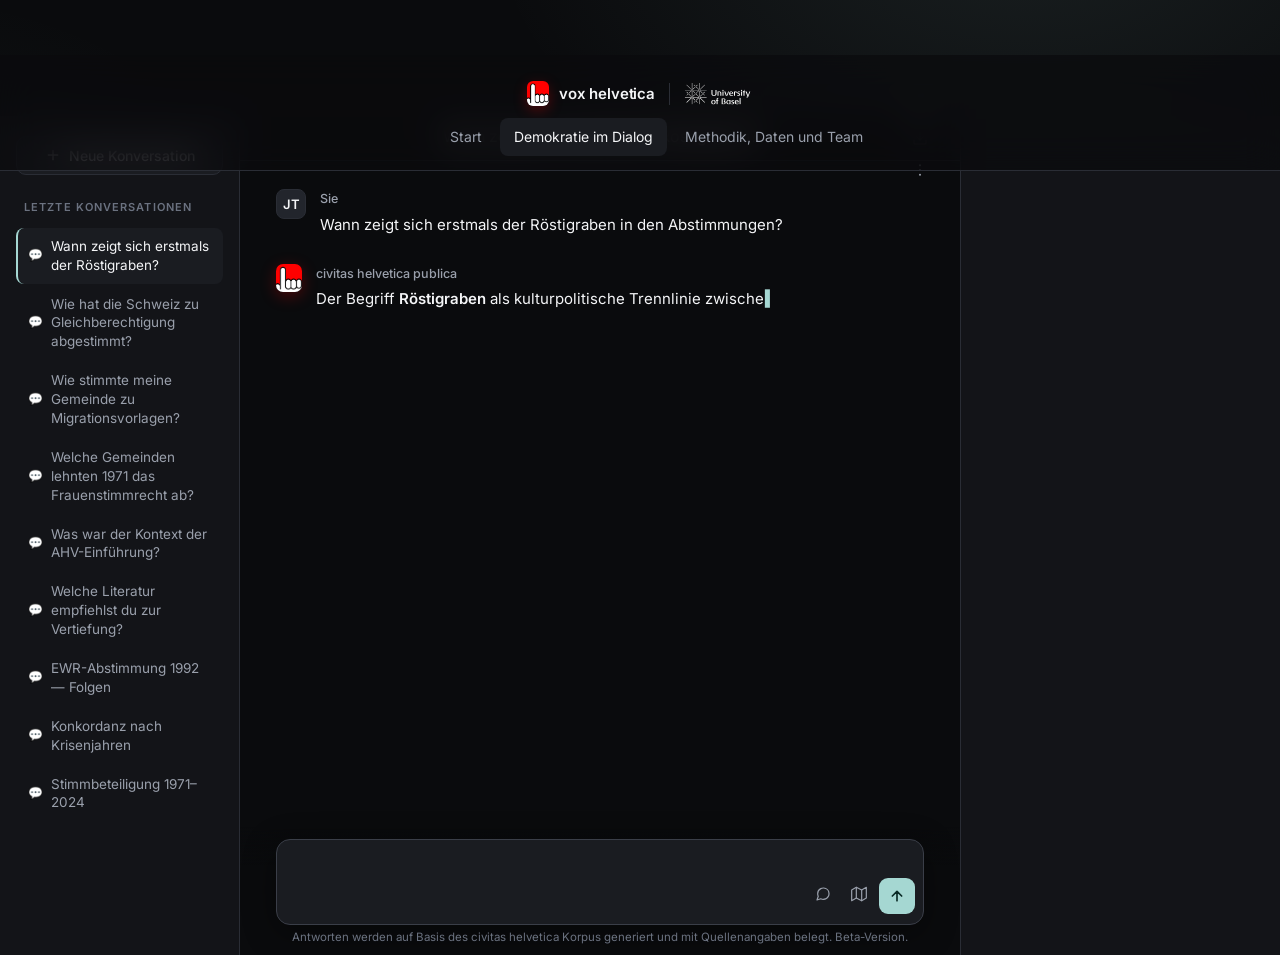
==== commit 49a0414c: "header" ====
--- a/chat.html
+++ b/chat.html
@@ -24,22 +24,11 @@
       <span class="brand-divider"></span>
       <a class="brand-unibas" href="https://soziologie.philhist.unibas.ch/de/personen/oliver-nachtwey/" target="_blank" rel="noopener" aria-label="Universität Basel">
         <img src="unibas-logo.svg" alt="Universität Basel" />
-      </a>
-      <span class="brand-divider"></span>
-      <a class="brand-cms" href="https://www.cms-basel.ch/" target="_blank" rel="noopener" aria-label="Christoph Merian Stiftung">
-        <span class="cms-logo">
-          <p class="cms-mark">cms</p>
-          <p class="cms-name">Christoph Merian Stiftung</p>
-        </span>
-      </a>
     </div>
     <div class="nav-links">
       <a href="index.html">Start</a>
       <a href="chat.html" class="active">Demokratie im Dialog</a>
       <a href="methodik.html">Methodik, Daten und Team</a>
-    </div>
-    <a href="#" class="nav-user" aria-label="Angemeldet als Johannes Truffer" title="Johannes Truffer">JT</a>
-  </div>
 </nav>
 
 <!-- ============================ CHAT APP ============================ -->
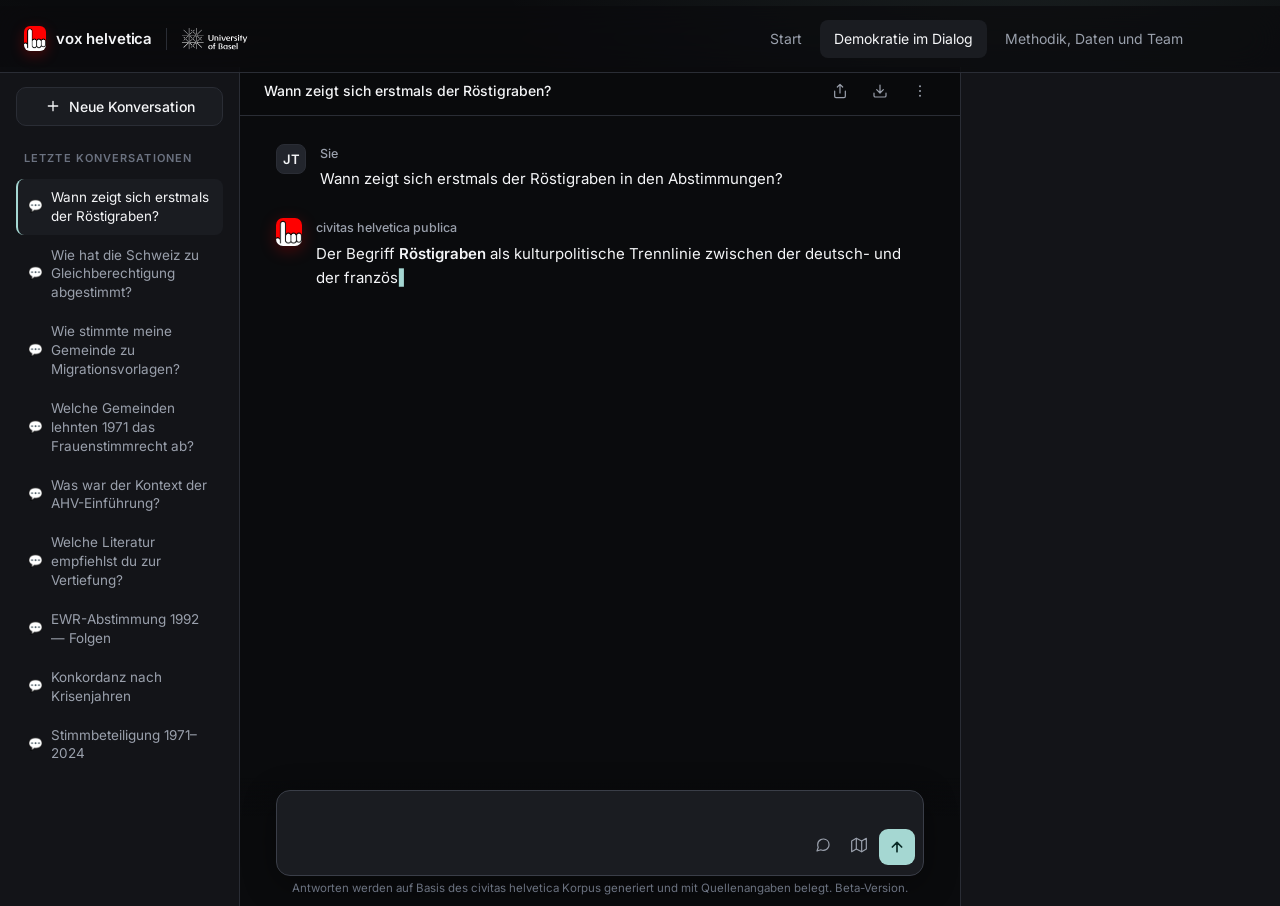
==== commit 8755326f: "update Anzahl Gemeinden" ====
--- a/chat.html
+++ b/chat.html
@@ -3393,7 +3393,7 @@
   // FOURTH DEMO — animated municipal-level Swiss map (1866→2026)
   // ============================================================
   const FOURTH_INTRO_HTML = `
-<p>Die folgende Animation zeigt für jede der <strong>2 113 Schweizer Gemeinden</strong> die <strong>Ja-Anteils-Abweichung vom Schweizer Mittelwert</strong>, gemittelt über alle Vorlagen einer Fünfjahresperiode. Positive Werte (mint) sind zustimmender, negative (rot) zurückhaltender als der CH-Schnitt. Der Counter unten zählt die Jahre von 1866 bis 2026 — beobachten Sie, wann das Sprachgrenzen-Muster zum ersten Mal aufscheint und wann es sich strukturell verfestigt.</p>`.trim();
+<p>Die folgende Animation zeigt für jede der <strong>~2'000 Schweizer Gemeinden</strong> die <strong>Ja-Anteils-Abweichung vom Schweizer Mittelwert</strong>, gemittelt über alle Vorlagen einer Fünfjahresperiode. Positive Werte (mint) sind zustimmender, negative (rot) zurückhaltender als der CH-Schnitt. Der Counter unten zählt die Jahre von 1866 bis 2026 — beobachten Sie, wann das Sprachgrenzen-Muster zum ersten Mal aufscheint und wann es sich strukturell verfestigt.</p>`.trim();
 
   const FOURTH_REST_HTML = `
 <p>Was Sie über die Animation sehen:</p>
--- a/styles.css
+++ b/styles.css
@@ -1,5 +1,5 @@
 /* ===================================================================
-   vox-helvetica-publica.ch — Mockup Styles
+   civitas-helvetica — Mockup Styles
    Modern dark tech aesthetic with Swiss accent
    =================================================================== */
 
@@ -78,25 +78,14 @@
   width: 100%;
   margin: 0;
   padding: 14px 24px;
-  display: flex; /* Ändere von grid zu flex */
-  flex-direction: column; /* Elemente untereinander stapeln */
-  align-items: center; /* Horizontal zentrieren */
-  gap: 12px; /* Abstand zwischen Brand und Links */
-}
-
-/* Entferne die alten Grid-Positionierungen */
-.nav-inner > .brand-group { 
-  justify-self: start; /* Löschen oder entfernen */
-  order: 1; /* Sicherstellen, dass Brand oben ist */
-}
-.nav-inner > .nav-links { 
-  justify-self: center; /* Löschen oder entfernen */
-  order: 2; 
-}
-.nav-inner > .nav-cta { 
-  justify-self: end; /* Löschen oder entfernen */
-  display: none; /* Optional: CTA-Button ausblenden, da er oft rechts steht */
-}
+  display: grid;
+  grid-template-columns: 1fr auto 1fr;
+  align-items: center;
+  gap: 24px;
+}
+.nav-inner > .brand-group { justify-self: start; }
+.nav-inner > .nav-links   { justify-self: center; }
+.nav-inner > .nav-cta     { justify-self: end; }
 .brand {
   display: flex;
   align-items: center;
@@ -136,7 +125,7 @@
   margin-left: 4px;
 }
 
-/* Brand group: civitas helvetica | Uni Basel | */
+/* Brand group: vox helvetica | Uni Basel | CMS — left-aligned, slim dividers between */
 .brand-group {
   display: flex;
   align-items: center;
@@ -155,6 +144,41 @@
 .brand-unibas:hover { opacity: 0.78; }
 .brand-unibas img { display: block; height: 22px; width: auto; }
 
+.brand-cms {
+  display: flex;
+  align-items: center;
+  gap: 10px;
+  text-decoration: none;
+  transition: opacity 0.15s;
+}
+.brand-cms:hover { opacity: 0.78; }
+.brand-cms .cms-logo {
+  display: flex;
+  flex-direction: column;
+  line-height: 1.0;
+  align-items: flex-start;
+  gap: 2px;
+}
+.brand-cms .cms-mark {
+  font-weight: 700;
+  font-size: 16px;
+  color: var(--text);
+  letter-spacing: -0.01em;
+  margin: 0;
+  font-family: var(--font-sans);
+}
+.brand-cms .cms-name {
+  font-size: 9.5px;
+  color: var(--text-muted);
+  letter-spacing: 0.04em;
+  text-transform: uppercase;
+  margin: 0;
+  font-weight: 500;
+}
+@media (max-width: 1100px) {
+  .brand-cms .cms-name { display: none; }
+  .brand-group { gap: 10px; }
+}
 .nav-links {
   display: flex;
   align-items: center;
@@ -631,11 +655,6 @@
   margin-bottom: 12px;
   padding: 0 8px;
   font-weight: 600;
-},
-.ctx-card h5 {
-  text-align: center; /* Zentriert den Text */
-  justify-content: center; /* Falls es Flex-Container sind */
-  width: 100%;
 }
 .sidebar-item {
   padding: 9px 12px;
@@ -688,29 +707,17 @@
   padding: 8px 24px;
   border-bottom: 1px solid var(--border);
   display: flex;
-  justify-content: center; /* Zentriert den Inhalt horizontal */
+  justify-content: space-between;
   align-items: center;
   background: rgba(10,11,13,0.85);
   backdrop-filter: blur(12px);
   position: sticky;
   top: 61px;
   z-index: 4;
-  flex-direction: column; /* Titel und Aktionen untereinander, falls nötig */
-  gap: 8px;
-}
-
-/* Optional: Wenn die Aktionen (Share/Export) rechts bleiben sollen, aber der Titel zentriert ist: */
-.chat-header .title {
-  text-align: center;
-  width: 100%;
-  margin-bottom: 4px;
-}
-.chat-header .actions {
-  position: absolute;
-  right: 24px; /* Oder links, je nach Wunsch */
-  top: 50%;
-  transform: translateY(-50%);
-}
+}
+.chat-header .title { font-size: 14px; font-weight: 500; color: var(--text); }
+.chat-header .meta { font-size: 12px; color: var(--text-dim); margin-top: 2px; }
+.chat-header .actions { display: flex; gap: 8px; }
 .icon-btn {
   width: 32px; height: 32px;
   display: grid; place-items: center;
@@ -1050,7 +1057,7 @@
   .method-grid { width: calc(100% - 48px); max-width: 100%; }
 }
 /* TOC: fixed to the LEFT edge of the viewport, hidden until the first
-   heading ("Der civitas helvetica Korpus") scrolls up to the top. */
+   heading ("Der Vox Helvetica Korpus") scrolls up to the top. */
 .method-toc {
   position: fixed;
   left: 16px;
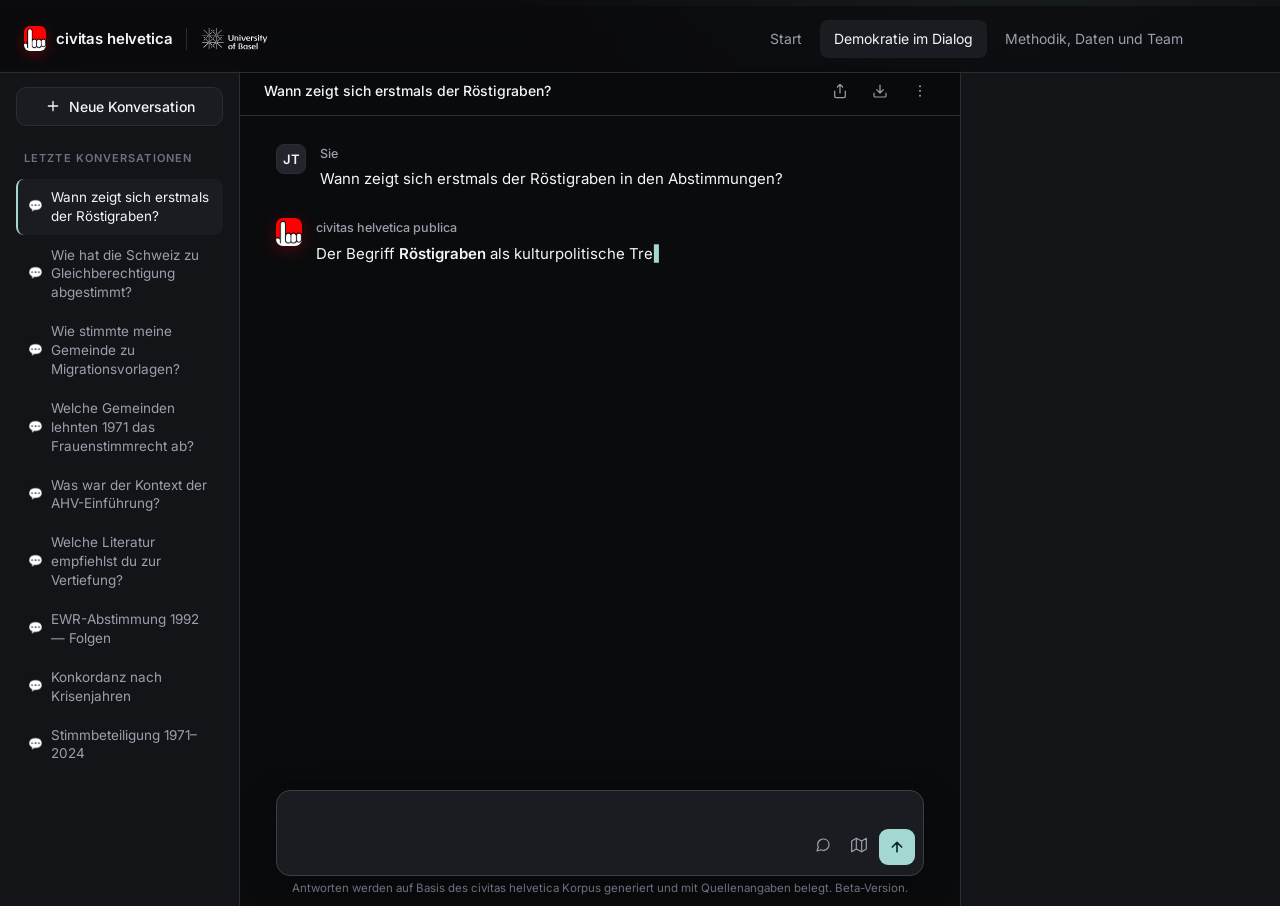
==== commit ae25d9b3: "replace vox with civitas" ====
--- a/chat.html
+++ b/chat.html
@@ -16,10 +16,10 @@
   <div class="nav-inner">
     <div class="brand-group">
       <a href="index.html" class="brand">
-        <div class="brand-mark" aria-label="Vox Helvetica">
+        <div class="brand-mark" aria-label="civitas helvetica">
           <img src="vox-logo.png" alt="" aria-hidden="true" />
         </div>
-        vox helvetica
+        civitas helvetica
       </a>
       <span class="brand-divider"></span>
       <a class="brand-unibas" href="https://soziologie.philhist.unibas.ch/de/personen/oliver-nachtwey/" target="_blank" rel="noopener" aria-label="Universität Basel">
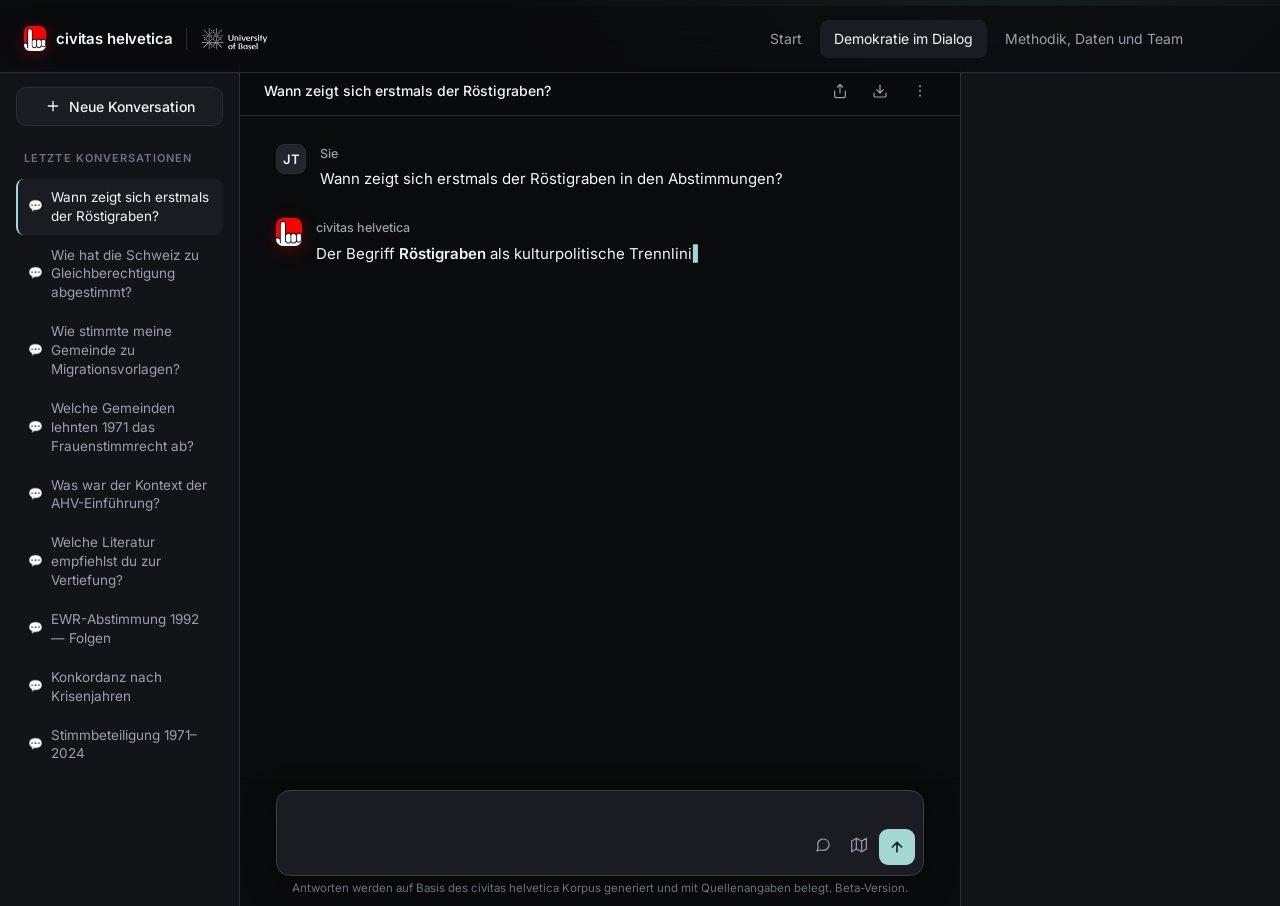
==== commit debef237: "remoce publica" ====
--- a/chat.html
+++ b/chat.html
@@ -3,7 +3,7 @@
 <head>
 <meta charset="UTF-8" />
 <meta name="viewport" content="width=device-width, initial-scale=1.0" />
-<title>Chat · civitas helvetica publica</title>
+<title>Chat · civitas helvetica</title>
 <link rel="preconnect" href="https://fonts.googleapis.com" />
 <link rel="preconnect" href="https://fonts.gstatic.com" crossorigin />
 <link href="https://fonts.googleapis.com/css2?family=Inter:wght@400;500;600;700&family=JetBrains+Mono:wght@400;500;600&display=swap" rel="stylesheet" />
@@ -2785,7 +2785,7 @@
         <img src="vox-logo.png" alt="" aria-hidden="true" />
       </div>
       <div class="bubble">
-        <div class="name">civitas helvetica publica</div>
+        <div class="name">civitas helvetica</div>
         <div class="text"></div>
       </div>`;
     inner.appendChild(wrap);
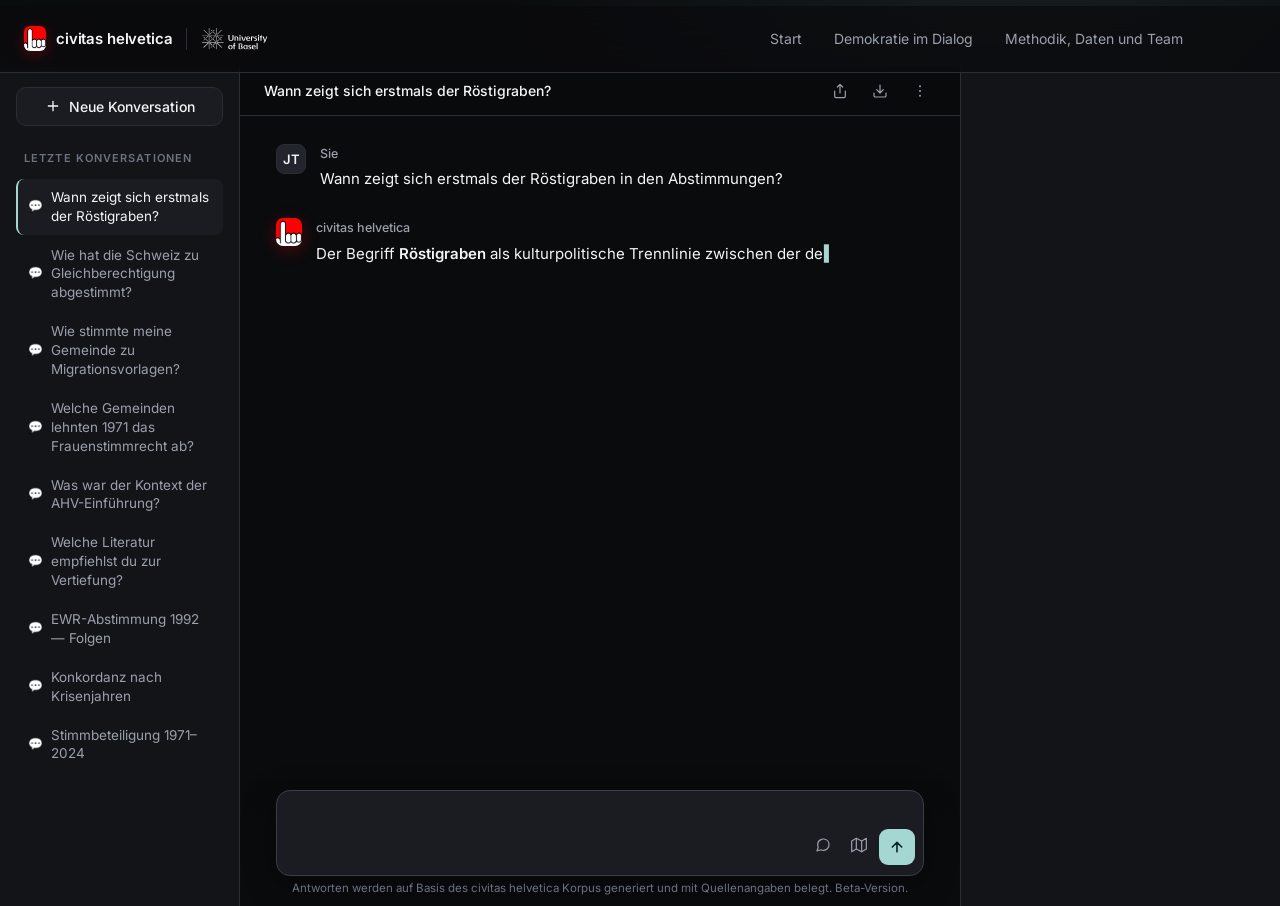
==== commit 5eb0cdf8: "deactivate link" ====
--- a/chat.html
+++ b/chat.html
@@ -27,7 +27,7 @@
     </div>
     <div class="nav-links">
       <a href="index.html">Start</a>
-      <a href="chat.html" class="active">Demokratie im Dialog</a>
+      <a href="chat.html">Demokratie im Dialog</a>
       <a href="methodik.html">Methodik, Daten und Team</a>
 </nav>
 
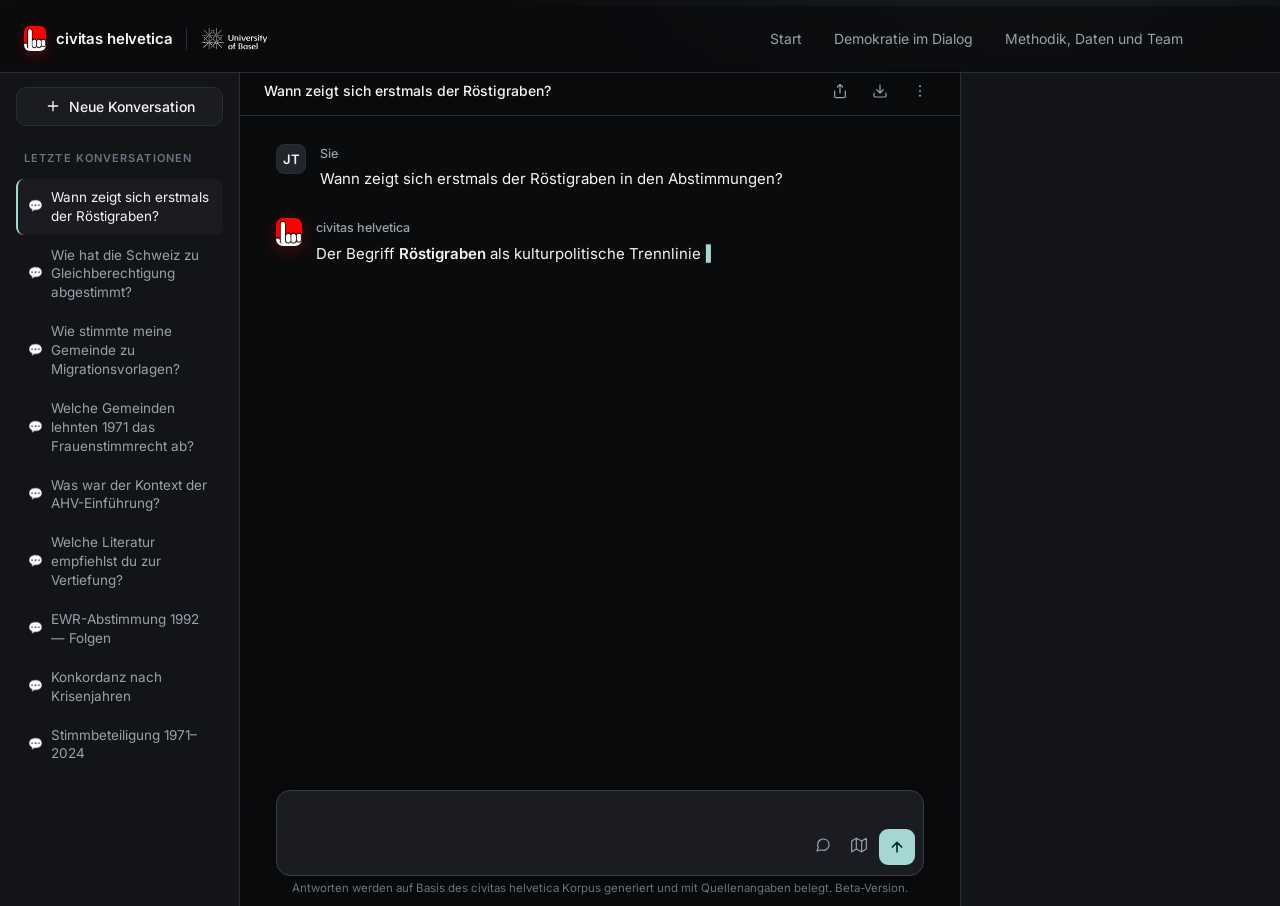
==== commit 96d12bc0: "Korrektur 3.0" ====
--- a/chat.html
+++ b/chat.html
@@ -2321,7 +2321,7 @@
         <div class="source-item">
           <div class="src-num">1</div>
           <div>
-            Kriesi, H. (1995). <em>Le clivage linguistique. Problèmes de compréhension entre les communautés linguistiques.</em>
+            Kriesi, H. et al (1996). <em>Le clivage linguistique: problèmes de compréhension entre les communautés linguistiques en Suisse</em>
             <div class="src-meta">Bern: BFS · Zitiert 213 ×</div>
           </div>
         </div>
@@ -2547,7 +2547,7 @@
 <div class="sources-section">
   <div class="sources-label">Quellen für diese Analyse</div>
   <div class="sources-row">
-    <a class="source-chip"><span class="num">1</span>Kriesi (1995): Le clivage linguistique</a>
+    <a class="source-chip"><span class="num">1</span>Kriesi (1996): Le clivage linguistique</a>
     <a class="source-chip"><span class="num">2</span>BFS Abstimmungsstatistik 1895</a>
     <a class="source-chip"><span class="num">3</span>VOX-Analysen 1895–1920</a>
     <a class="source-chip"><span class="num">4</span>Sciarini &amp; Listhaug (1997)</a>
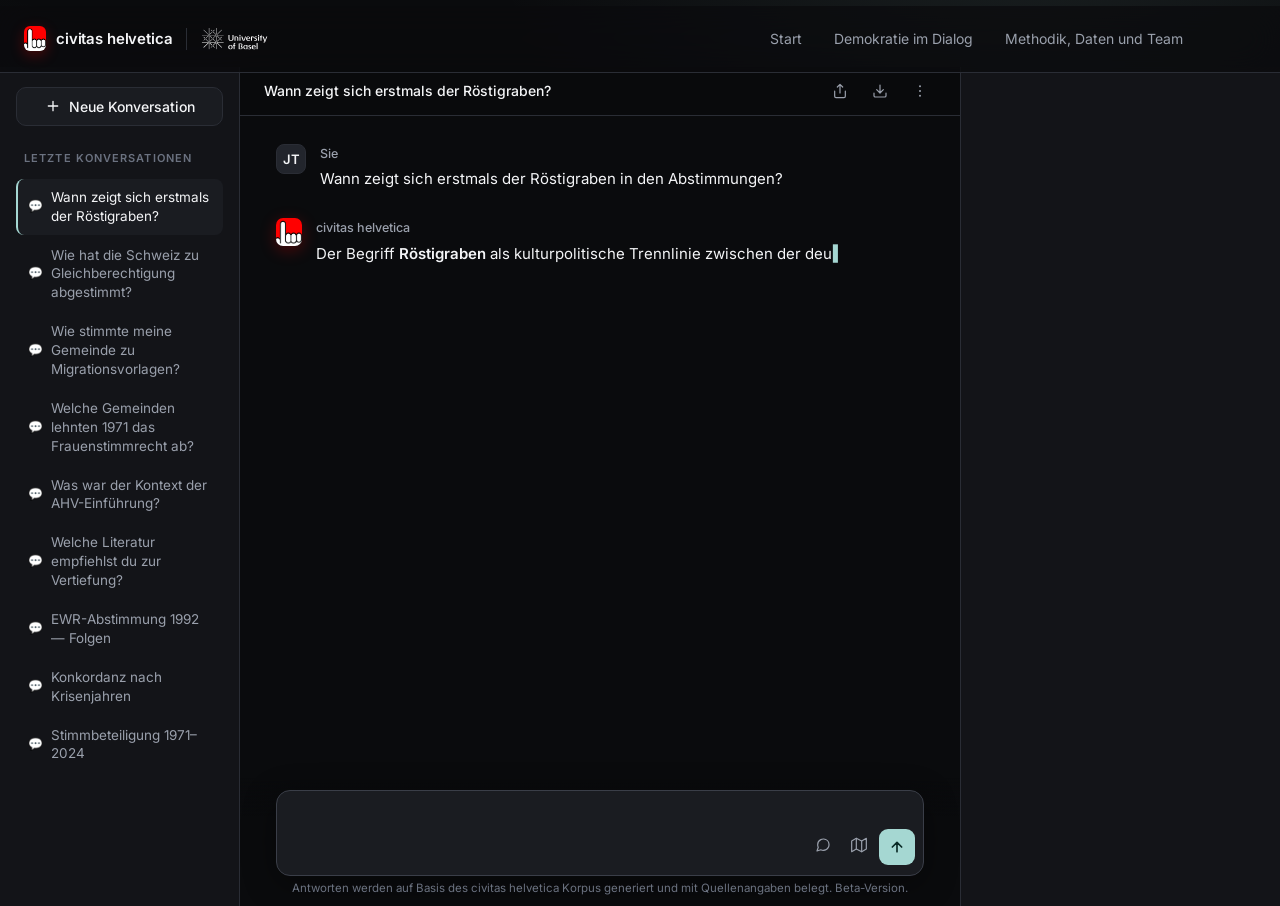
==== commit 4e67ebf6: "Quellen anpassen" ====
--- a/chat.html
+++ b/chat.html
@@ -2549,11 +2549,11 @@
   <div class="sources-row">
     <a class="source-chip"><span class="num">1</span>Kriesi (1996): Le clivage linguistique</a>
     <a class="source-chip"><span class="num">2</span>BFS Abstimmungsstatistik 1895</a>
-    <a class="source-chip"><span class="num">3</span>VOX-Analysen 1895–1920</a>
+    <a class="source-chip"><span class="num">3</span>VOX-Analysen</a>
     <a class="source-chip"><span class="num">4</span>Sciarini &amp; Listhaug (1997)</a>
     <a class="source-chip"><span class="num">5</span>Trechsel (2000)</a>
     <a class="source-chip"><span class="num">6</span>Linder &amp; Mueller (2017)</a>
-    <a class="source-chip"><span class="num">7</span>civitas helvetica Korpus, codebook v3</a>
+    <a class="source-chip"><span class="num">7</span>civitas helvetica Korpus</a>
   </div>
 </div>`.trim();
 
@@ -2565,7 +2565,7 @@
   const THINKING_STAGES = [
     "Frage wird analysiert",
     "Korpus wird nach Vorlagen gefiltert · 704 → 67 thematisch passend",
-    "VOX-Nachbefragungen werden konsultiert (1977–2024)",
+    "VOX-Nachbefragungen werden konsultiert (1977–2025)",
     "Strukturvariablen-Kontrolle für Sprachregion wird durchgeführt",
     "Expert:innen-Dokumente werden integriert (Mazzoleni & Rayner, Vatter)",
     "Antwort wird zusammengestellt und Belege werden verifiziert"
@@ -2587,7 +2587,7 @@
 <div class="sources-section">
 <div class="sources-label">Quellen für diese Analyse</div>
 <div class="sources-row">
-<a class="source-chip"><span class="num">12</span>BFS Sprachregionen-Panel 1990–2024</a>
+<a class="source-chip"><span class="num">12</span>BFS</a>
 <a class="source-chip"><span class="num">13</span>Mazzoleni &amp; Rayner (2012)</a>
 <a class="source-chip"><span class="num">14</span>Vatter (2018), Polit. Geographie</a>
 </div>
@@ -3068,7 +3068,7 @@
   const FIFTH_THINKING = [
     "Frage wird interpretiert — kritischer Methodenpunkt erkannt",
     "Aggregat-Daten allein erlauben keine Individual-Inferenz (ökologischer Fehlschluss, Robinson 1950)",
-    "VOX/VOTO-Individualdaten werden geladen (1978–2024, n ≈ 247 000 Befragte)",
+    "VOX/VOTO-Individualdaten werden geladen (1977–2025, n ≈ 247 000 Befragte)",
     "Mehrebenenmodell mit Sprachregion + Individualvariablen wird geschätzt",
     "Antwort wird formuliert"
   ];
@@ -3305,9 +3305,9 @@
 <div class="sources-section">
 <div class="sources-label">Quellen für diese Analyse</div>
 <div class="sources-row">
-<a class="source-chip"><span class="num">15</span>BFS Sprachregionen-Panel 1848–2024</a>
+<a class="source-chip"><span class="num">15</span>BFS</a>
 <a class="source-chip"><span class="num">16</span>Linder &amp; Mueller (2017), Kap. 7</a>
-<a class="source-chip"><span class="num">17</span>civitas helvetica Korpus, Aggregation v3.1</a>
+<a class="source-chip"><span class="num">17</span>civitas helvetica Korpus</a>
 </div>
 </div>`.trim();
 
@@ -3406,9 +3406,9 @@
 <div class="sources-section">
 <div class="sources-label">Quellen für diese Analyse</div>
 <div class="sources-row">
-<a class="source-chip"><span class="num">18</span>BFS Abstimmungsstatistik 1866–2026 (Gemeindeebene)</a>
+<a class="source-chip"><span class="num">18</span>Emmenegger et al. Abstimmungsstatistik 1866–2023/BFS</a>
 <a class="source-chip"><span class="num">19</span>Vatter (2018), Politische Geographie der Schweiz</a>
-<a class="source-chip"><span class="num">20</span>civitas helvetica Korpus · Aggregation v3.1</a>
+<a class="source-chip"><span class="num">20</span>civitas helvetica Korpus</a>
 </div>
 </div>`.trim();
 
@@ -3482,12 +3482,12 @@
   }
 
   // ============================================================
-  // FIFTH DEMO — ecological-fallacy critique with VOX/VOTO data
+  // FIFTH DEMO — ecological-fallacy critique with VOX data
   // ============================================================
   const FIFTH_INTRO_HTML = `
 <p>Eine sehr gute Frage — sie zielt mitten in eine zentrale methodische Limitation der bisherigen Antworten. Alles, was ich Ihnen gerade gezeigt habe, basiert auf <strong>Aggregatdaten</strong> (Gemeinde- und Sprachregionen-Ebene). Aus solchen Gruppendurchschnitten auf das Verhalten <em>einzelner</em> Menschen zu schliessen, wäre ein klassischer <strong>ökologischer Fehlschluss</strong> (Robinson 1950)<span class="cite">21</span>.</p>
 <p>Konkret: Auch wenn die Romandie als Region bei sozialpolitischen Vorlagen im Schnitt um +14 pp zustimmender ist als die Deutschschweiz, heisst das <em>nicht</em>, dass eine durchschnittliche Person aus der Romandie zu allem Ja sagt — und schon gar nicht, dass <em>die Sprache</em> die kausale Ursache wäre.</p>
-<p>Greife ich stattdessen auf die <strong>VOX- und VOTO-Nachabstimmungsbefragungen</strong> seit 1978 zurück (gfs.bern und FORS, n ≈ 247 000 Individualbefragungen) und kontrolliere für demographische Variablen, schrumpft der „Romandie-Effekt" dramatisch:</p>`.trim();
+<p>Greife ich stattdessen auf die <strong>VOX- und VOTO-Nachabstimmungsbefragungen</strong> seit 1977 zurück (gfs.bern, n ≈ 247 000 Individualbefragungen) und kontrolliere für demographische Variablen, schrumpft der „Romandie-Effekt" dramatisch:</p>`.trim();
 
   const FIFTH_REST_HTML = `
 <p>Drei Erkenntnisse aus dem Mehrebenenmodell:</p>
@@ -3502,7 +3502,7 @@
 <div class="sources-label">Quellen für diese Analyse</div>
 <div class="sources-row">
 <a class="source-chip"><span class="num">21</span>Robinson, W. S. (1950): Ecological Correlations and the Behavior of Individuals</a>
-<a class="source-chip"><span class="num">22</span>VOX-Analysen / VOTO-Studien gfs.bern &amp; FORS, 1978–2024</a>
+<a class="source-chip"><span class="num">22</span>VOX-Analysen, 1977–2025</a>
 <a class="source-chip"><span class="num">23</span>Sciarini (2021), <em>Politik in der Schweiz</em>, Kap. 5</a>
 </div>
 </div>`.trim();
@@ -3511,7 +3511,7 @@
     return `
 <div class="eco-fallacy-wrap">
   <div class="eco-fallacy-head">
-    <span>Sprachregion-Effekt auf Sozialpolitik · VOX/VOTO 1978–2024, n = 247 000</span>
+    <span>Sprachregion-Effekt auf Sozialpolitik · VOX-Analysen 1977–2025, n ~ 247 000</span>
     <span class="tag">Mehrebenen­modell</span>
   </div>
   <div class="eco-fallacy-rows">
